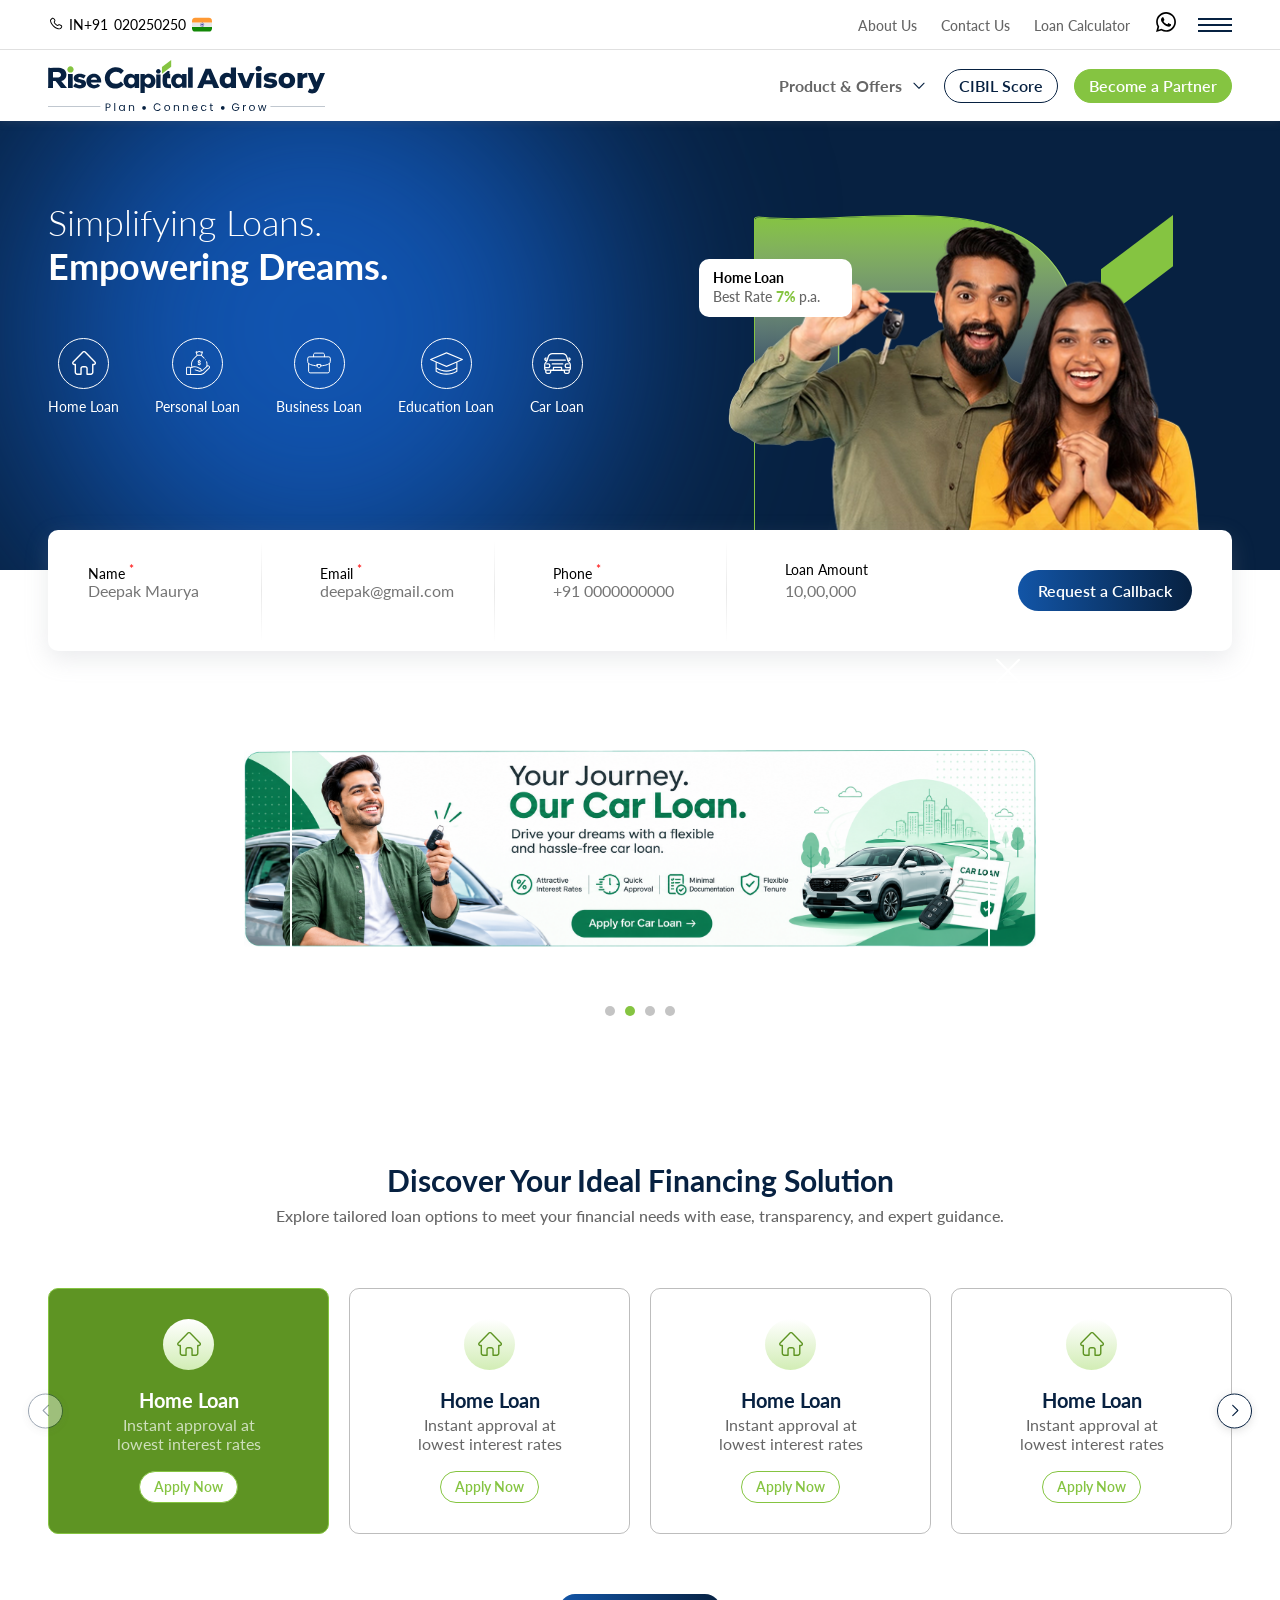
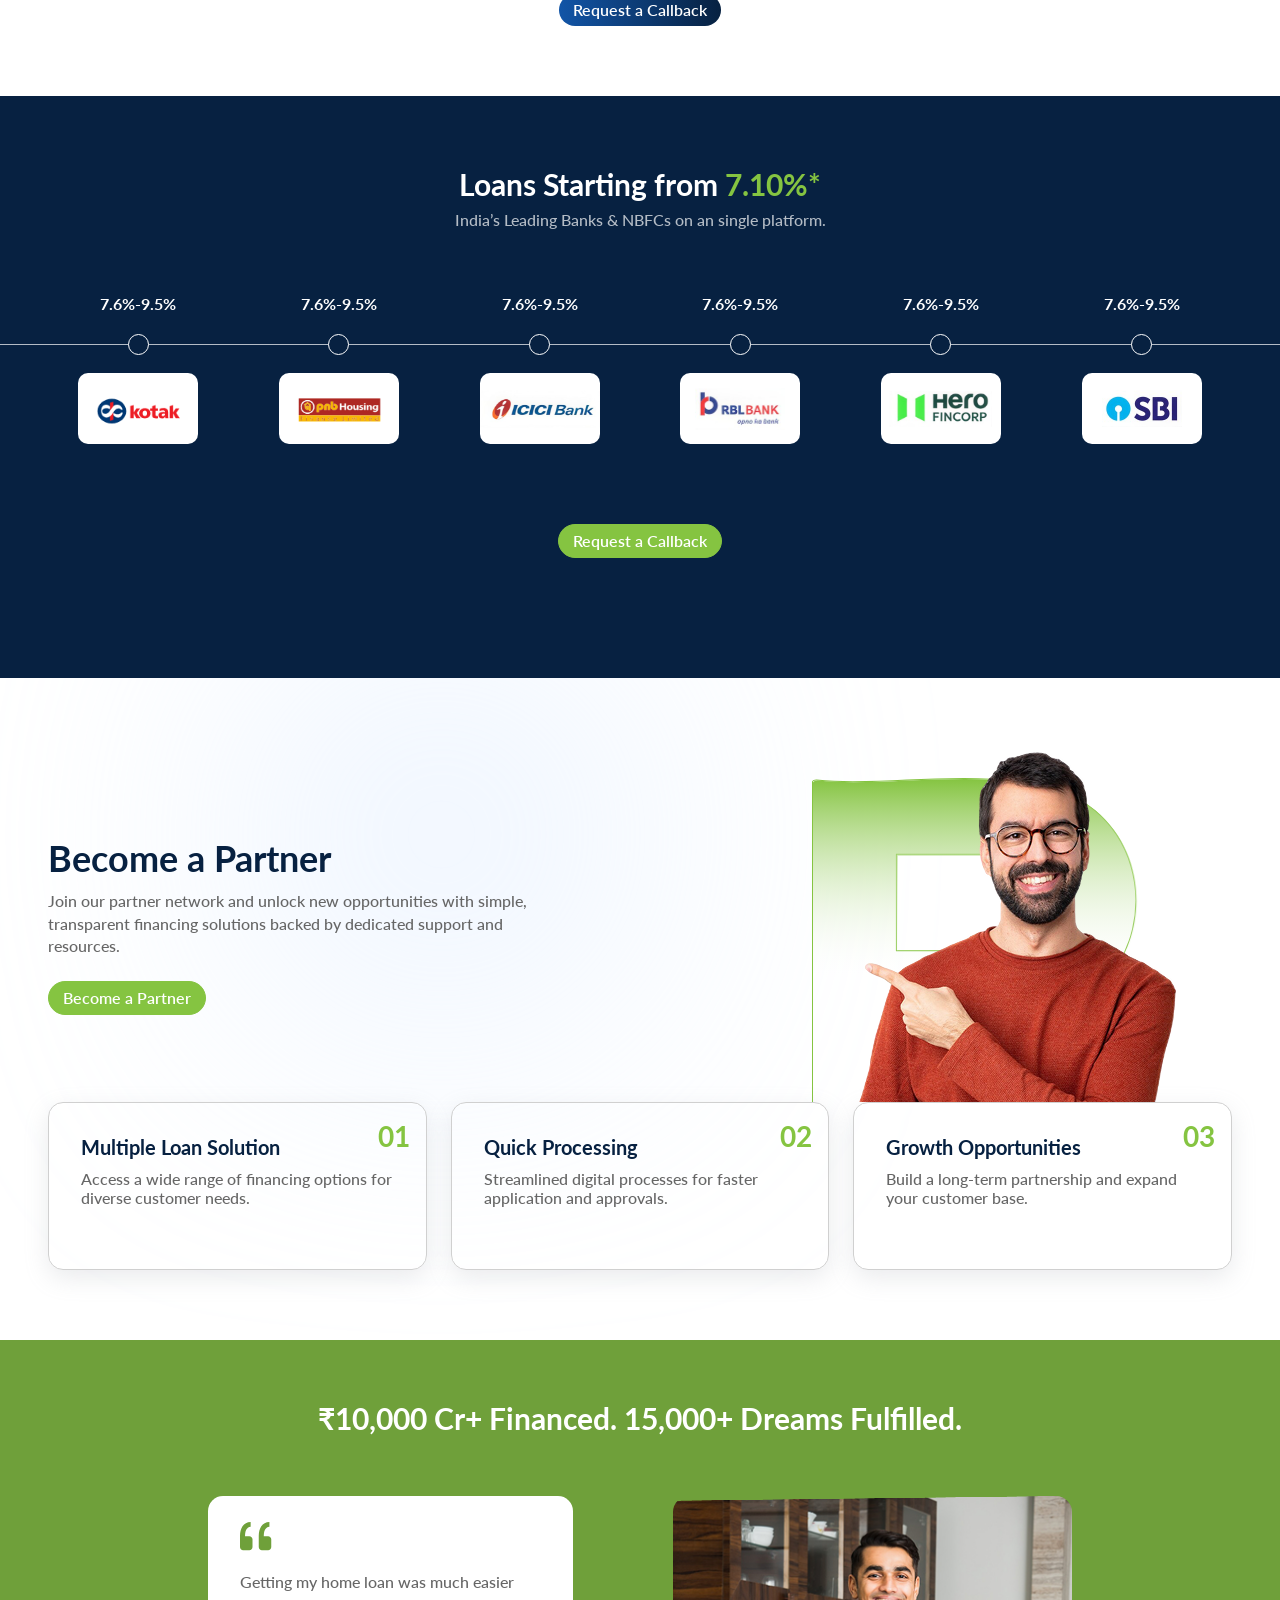
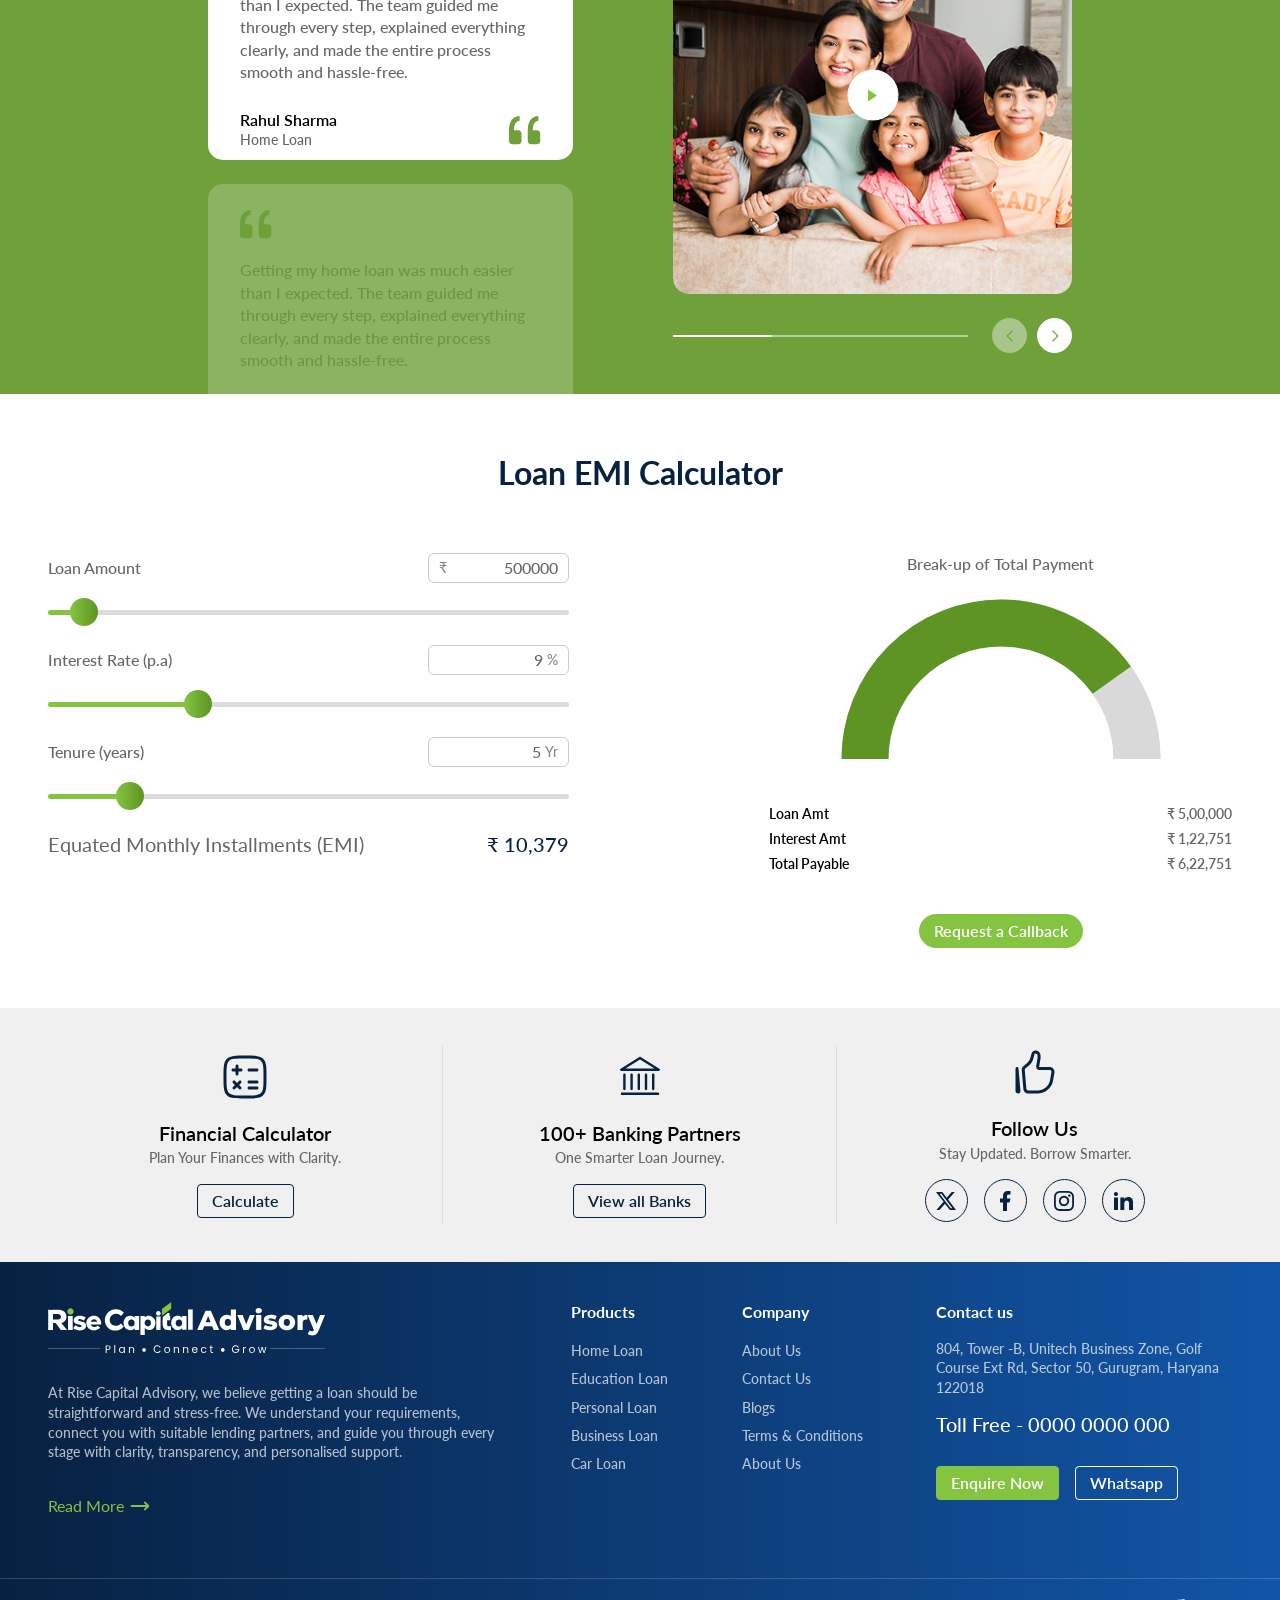
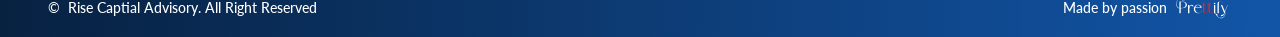
==== index.html @ b1c35ac9 "feat(detail): add more sercvices" ====
<!doctype html>
<html lang="en">

<head>
    <meta charset="UTF-8" />
    <meta name="viewport" content="width=device-width, initial-scale=1.0" />
    <title>Rise Capital Advisory</title>

    <link rel="shortcut icon" href="assets/image/logo.svg" type="image/x-icon" />

    <link rel="stylesheet" href="https://cdn.jsdelivr.net/npm/swiper@11/swiper-bundle.min.css" />
    <link rel="stylesheet" href="assets/font/font.css" />
    <link rel="stylesheet" href="assets/sass/header/header.css" />
    <link rel="stylesheet" href="assets/sass/home/home.css" />
    <link rel="stylesheet" href="assets/sass/component/component.css" />
    <link rel="stylesheet" href="assets/sass/footer/footer.css" />
</head>

<body>
    <header>
        <div class="upper-col">
            <div class="header-wrap">
                <div class="col-a">
                    <a href="tel:+91020250250" class="phone">
                        <img src="assets/icon/phone.svg" alt="phone" class="ico" />
                        <span>IN+91</span> 020250250
                        <img src="assets/icon/india.svg" alt="flag" class="flag" />
                    </a>
                </div>
                <div class="col-b">
                    <ul class="nav">
                        <li><a href="/about-us">About Us</a></li>
                        <li><a href="/contact-us">Contact Us</a></li>
                        <li><a href="/loan-calculator">Loan Calculator</a></li>
                        <li class="whatsapp">
                            <a href="https://wa.me/+910000000000"><img src="assets/icon/whatsapp.svg"
                                    alt="whatsapp" /></a>
                        </li>
                        <li>
                            <button data-modal="menu-modal" class="ham-btn">
                                <span></span>
                            </button>
                        </li>
                    </ul>
                </div>
            </div>
        </div>
        <div class="lower-col">
            <div class="header-wrap">
                <div class="col-a">
                    <a href="/" class="logo">
                        <img src="assets/image/logo.svg" alt="logo" />
                    </a>
                </div>
                <div class="col-b">
                    <ul class="nav">
                        <li class="hasdropdown">
                            <a href="javascript:void(0);" class="menu">
                                Product & Offers
                                <img src="assets/icon/down.svg" alt="down" class="ico" />
                            </a>
                            <div class="drop-downmenu">
                                <ul class="col-md-grid">
                                    <li class="col-md"><a href="" >
                                        <figure>
                                            <img src="assets/image/home/family.png" alt="bank 1">
                                        </figure>
                                        <figcaption> 
                                            <h5>Home Loan</h5>
                                            <p>Buy. Built. Enhance Your Home</p>
                                        </figcaption>
                                    </a></li>
                                    <li class="col-md"><a href="" >
                                        <figure>
                                            <img src="assets/image/home/family.png" alt="bank 1">
                                        </figure>
                                        <figcaption> 
                                            <h5>Home Loan</h5>
                                            <p>Buy. Built. Enhance Your Home</p>
                                        </figcaption>
                                    </a></li>
                                    <li class="col-md"><a href="" >
                                        <figure>
                                            <img src="assets/image/home/family.png" alt="bank 1">
                                        </figure>
                                        <figcaption> 
                                            <h5>Home Loan</h5>
                                            <p>Buy. Built. Enhance Your Home</p>
                                        </figcaption>
                                    </a></li>
                                    <li class="col-md"><a href="" >
                                        <figure>
                                            <img src="assets/image/home/family.png" alt="bank 1">
                                        </figure>
                                        <figcaption> 
                                            <h5>Home Loan</h5>
                                            <p>Buy. Built. Enhance Your Home</p>
                                        </figcaption>
                                    </a></li>
                                    <li class="col-md"><a href="" >
                                        <figure>
                                            <img src="assets/image/home/family.png" alt="bank 1">
                                        </figure>
                                        <figcaption> 
                                            <h5>Home Loan</h5>
                                            <p>Buy. Built. Enhance Your Home</p>
                                        </figcaption>
                                    </a></li>
                                    <li class="col-md"><a href="" >
                                        <figure>
                                            <img src="assets/image/home/family.png" alt="bank 1">
                                        </figure>
                                        <figcaption> 
                                            <h5>Home Loan</h5>
                                            <p>Buy. Built. Enhance Your Home</p>
                                        </figcaption>
                                    </a></li>
                                </ul>
                                <a href="" class="btn gradient-btn">View all</a>
                            </div>
                        </li>
                        <li>
                            <button class="btn primary-border">CIBIL Score</button>
                        </li>
                        <li>
                            <button class="btn secondary-btn">Become a Partner</button>
                        </li>
                    </ul>
                </div>
            </div>
        </div>
    </header>

    <main>
        <section class="home-sec-a">
            <div class="container">
                <div class="grid">
                    <div class="col-a">
                        <h1>
                            <span>Simplifying Loans. </span>
                            Empowering Dreams.
                        </h1>
                        <ul class="offers">
                            <li class="active">
                                <figure>
                                    <img src="assets/icon/home.svg" alt="Home loan" />
                                </figure>
                                <figcaption>Home Loan</figcaption>
                            </li>
                            <li>
                                <figure>
                                    <img src="assets/icon/support.svg" alt="Personal loan" />
                                </figure>
                                <figcaption>Personal Loan</figcaption>
                            </li>
                            <li>
                                <figure>
                                    <img src="assets/icon/briefcase.svg" alt="Business loan" />
                                </figure>
                                <figcaption>Business Loan</figcaption>
                            </li>
                            <li>
                                <figure>
                                    <img src="assets/icon/hat.svg" alt="Education Loan" />
                                </figure>
                                <figcaption>Education Loan</figcaption>
                            </li>
                            <li>
                                <figure>
                                    <img src="assets/icon/car.svg" alt="Car Loan" />
                                </figure>
                                <figcaption>Car Loan</figcaption>
                            </li>
                        </ul>
                    </div>
                    <div class="col-b">
                        <figure class="col-b-wrapper">
                            <img src="assets/icon/R.svg" alt="R" />
                            <div class="hero-usp-slider">
                                <div class="usp-slide active">
                                    <div class="usp-card">
                                        <h5>Home Loan</h5>
                                        <p>Best Rate <span>7% </span>p.a.</p>
                                    </div>
                                </div>
                                <div class="usp-slide">
                                    <div class="usp-card">
                                        <h5>Car Loan</h5>
                                        <p>Best Rate <span>8% </span>p.a.</p>
                                    </div>
                                </div>
                                <div class="usp-slide">
                                    <div class="usp-card">
                                        <h5>Personal Loan</h5>
                                        <p>Best Rate <span>10% </span>p.a.</p>
                                    </div>
                                </div>
                            </div>
                        </figure>
                        <div class="usp-image-slider">
                            <div class="usp-image-slide active">
                                <figure class="usp-image-card">
                                    <img src="assets/image/home/slide/1.png" alt="slide 1">
                                </figure>
                            </div>
                            <div class="usp-image-slide">
                                <figure class="usp-image-card">
                                    <img src="assets/image/home/slide/1.png" alt="slide 1">
                                </figure>
                            </div>
                            <div class="usp-image-slide">
                                <figure class="usp-image-card">
                                    <img src="assets/image/home/slide/1.png" alt="slide 1">
                                </figure>
                            </div>
                        </div>
                    </div>
                </div>
            </div>
        </section>

        <section class="home-sec-b">
            <div class="enquire-form">
                <div class="container">
                    <form class="form form-grid">
                        <div class="form-group">
                            <input class="valid" id="name" type="text" placeholder="Deepak Maurya" />
                            <label for="name">Name <sup>*</sup></label>
                        </div>
                        <div class="form-group">
                            <input class="valid" id="email" type="email" placeholder="deepak@gmail.com" />
                            <label for="email">Email <sup>*</sup></label>
                        </div>
                        <div class="form-group">
                            <input class="valid" id="phone" type="number" placeholder="+91 0000000000" />
                            <label for="phone">Phone <sup>*</sup></label>
                        </div>
                        <div class="form-group">
                            <input class="valid" id="loan-amount" type="number" placeholder="10,00,000" />
                            <label for="loan-amount">Loan Amount</label>
                        </div>
                        <button class="btn gradient-btn">Request a Callback</button>
                    </form>
                </div>
            </div>
            <div class="container">
                <div class="row">
                    <div class="horizontal-ad-slider">
                        <div class="swiper-wrapper">
                            <div class="swiper-slide">
                                <a class="ad-card" href="">
                                    <figure>
                                        <img src="assets/image/ad/1.png" alt="ad" />
                                    </figure>
                                </a>
                            </div>
                            <div class="swiper-slide">
                                <a class="ad-card" href="">
                                    <figure>
                                        <img src="assets/image/ad/2.png" alt="ad" />
                                    </figure>
                                </a>
                            </div>
                            <div class="swiper-slide">
                                <a class="ad-card" href="">
                                    <figure>
                                        <img src="assets/image/ad/3.png" alt="ad" />
                                    </figure>
                                </a>
                            </div>
                            <div class="swiper-slide">
                                <a class="ad-card" href="">
                                    <figure>
                                        <img src="assets/image/ad/1.png" alt="ad" />
                                    </figure>
                                </a>
                            </div>
                        </div>
                    </div>
                    <div class="ad-pagination"></div>
                </div>
            </div>
        </section>

        <section class="home-sec-c">
            <div class="container">
                <div class="heading">
                    <h2>Discover Your Ideal Financing Solution</h2>
                    <p>
                        Explore tailored loan options to meet your financial needs with
                        ease, transparency, and expert guidance.
                    </p>
                </div>

                <div class="slider-wrapper">
                    <div class="swiper-nav center-full">
                        <button class="solution-next swiper-next shadow">
                            <img src="assets/icon/arrow-right.svg" alt="arrow-right" />
                        </button>
                        <button class="solution-prev swiper-prev shadow">
                            <img src="assets/icon/arrow-right.svg" alt="arrow-right" />
                        </button>
                    </div>
                    <div class="solution-slider">
                        <div class="swiper-wrapper">
                            <div class="swiper-slide">
                                <div class="solution-card">
                                    <figure>
                                        <img src="assets/icon/home-green.svg" alt="home" />
                                    </figure>
                                    <h4>Home Loan</h4>
                                    <p>Instant approval at lowest interest rates</p>
                                    <button class="btn secondary-border">Apply Now</button>
                                </div>
                            </div>
                            <div class="swiper-slide">
                                <div class="solution-card">
                                    <figure>
                                        <img src="assets/icon/home-green.svg" alt="home" />
                                    </figure>
                                    <h4>Home Loan</h4>
                                    <p>Instant approval at lowest interest rates</p>
                                    <button class="btn secondary-border">Apply Now</button>
                                </div>
                            </div>
                            <div class="swiper-slide">
                                <div class="solution-card">
                                    <figure>
                                        <img src="assets/icon/home-green.svg" alt="home" />
                                    </figure>
                                    <h4>Home Loan</h4>
                                    <p>Instant approval at lowest interest rates</p>
                                    <button class="btn secondary-border">Apply Now</button>
                                </div>
                            </div>
                            <div class="swiper-slide">
                                <div class="solution-card">
                                    <figure>
                                        <img src="assets/icon/home-green.svg" alt="home" />
                                    </figure>
                                    <h4>Home Loan</h4>
                                    <p>Instant approval at lowest interest rates</p>
                                    <button class="btn secondary-border">Apply Now</button>
                                </div>
                            </div>
                            <div class="swiper-slide">
                                <div class="solution-card">
                                    <figure>
                                        <img src="assets/icon/home-green.svg" alt="home" />
                                    </figure>
                                    <h4>Home Loan</h4>
                                    <p>Instant approval at lowest interest rates</p>
                                    <button class="btn secondary-border">Apply Now</button>
                                </div>
                            </div>
                        </div>
                    </div>
                </div>

                <button class="btn gradient-btn">Request a Callback</button>
            </div>
        </section>

        <section class="home-sec-d">
            <div class="heading">
                <h2>Loans Starting from <span>7.10%*</span></h2>
                <p>India’s Leading Banks & NBFCs on an single platform.</p>
            </div>
            <div class="bank-list-wrapper">
                <div class="container">
                    <div class="bank-slider">
                        <div class="swiper-wrapper">
                            <div class="swiper-slide">
                                <div class="bank-info">
                                    <figcaption>7.6%-9.5%</figcaption>
                                    <span></span>

                                    <figure>
                                        <img src="assets/image/bank/1.svg" alt="1" />
                                    </figure>
                                </div>
                            </div>
                            <div class="swiper-slide">
                                <div class="bank-info">
                                    <figcaption>7.6%-9.5%</figcaption>
                                    <span></span>

                                    <figure>
                                        <img src="assets/image/bank/2.svg" alt="2" />
                                    </figure>
                                </div>
                            </div>
                            <div class="swiper-slide">
                                <div class="bank-info">
                                    <figcaption>7.6%-9.5%</figcaption>
                                    <span></span>

                                    <figure>
                                        <img src="assets/image/bank/3.svg" alt="3" />
                                    </figure>
                                </div>
                            </div>
                            <div class="swiper-slide">
                                <div class="bank-info">
                                    <figcaption>7.6%-9.5%</figcaption>
                                    <span></span>

                                    <figure>
                                        <img src="assets/image/bank/4.svg" alt="4" />
                                    </figure>
                                </div>
                            </div>
                            <div class="swiper-slide">
                                <div class="bank-info">
                                    <figcaption>7.6%-9.5%</figcaption>
                                    <span></span>

                                    <figure>
                                        <img src="assets/image/bank/5.svg" alt="5" />
                                    </figure>
                                </div>
                            </div>
                            <div class="swiper-slide">
                                <div class="bank-info">
                                    <figcaption>7.6%-9.5%</figcaption>
                                    <span></span>

                                    <figure>
                                        <img src="assets/image/bank/6.svg" alt="6" />
                                    </figure>
                                </div>
                            </div>
                            <div class="swiper-slide">
                                <div class="bank-info">
                                    <figcaption>7.6%-9.5%</figcaption>
                                    <span></span>
                                    <figure>
                                        <img src="assets/image/bank/7.svg" alt="7" />
                                    </figure>
                                </div>
                            </div>
                        </div>
                    </div>
                    <button class="btn secondary-btn">Request a Callback</button>
                </div>
            </div>
        </section>

        <section class="home-sec-e">
            <div class="container">
                <div class="grid">
                    <div class="col-a">
                        <h2>Become a Partner</h2>
                        <p>
                            Join our partner network and unlock new opportunities with
                            simple, transparent financing solutions backed by dedicated
                            support and resources.
                        </p>
                        <button class="btn secondary-btn">Become a Partner</button>
                    </div>
                    <div class="col-b">
                        <figure>
                            <img src="assets/image/home/represent.png" alt="represent" />
                        </figure>
                    </div>
                </div>
                <div class="usp-grid">
                    <div class="usp-card">
                        <span>01</span>
                        <h4>Multiple Loan Solution</h4>
                        <p>
                            Access a wide range of financing options for diverse customer
                            needs.
                        </p>
                    </div>

                    <div class="usp-card">
                        <span>02</span>
                        <h4>Quick Processing</h4>
                        <p>
                            Streamlined digital processes for faster application and
                            approvals.
                        </p>
                    </div>

                    <div class="usp-card">
                        <span>03</span>
                        <h4>Growth Opportunities</h4>
                        <p>
                            Build a long-term partnership and expand your customer base.
                        </p>
                    </div>
                </div>
            </div>
        </section>

        <section class="home-sec-f">
            <div class="container">
                <div class="heading">
                    <h2>₹10,000 Cr+ Financed. 15,000+ Dreams Fulfilled.</h2>
                </div>
                <div class="grid">
                    <div class="col-a">
                        <div class="dream-content-slider">
                            <div class="swiper-wrapper">
                                <div class="swiper-slide">
                                    <div class="dream-content-card">
                                        <img src="assets/icon/quote.svg" class="quote-start" alt="ico" />
                                        <p>
                                            Getting my home loan was much easier than I expected.
                                            The team guided me through every step, explained
                                            everything clearly, and made the entire process smooth
                                            and hassle-free.
                                        </p>
                                        <div class="info">
                                            <div>
                                                <h5>Rahul Sharma</h5>
                                                <p>Home Loan</p>
                                            </div>
                                            <img src="assets/icon/quote.svg" class="quote-close" alt="quote" />
                                        </div>
                                    </div>
                                </div>
                                <div class="swiper-slide">
                                    <div class="dream-content-card">
                                        <img src="assets/icon/quote.svg" class="quote-start" alt="ico" />
                                        <p>
                                            Getting my home loan was much easier than I expected.
                                            The team guided me through every step, explained
                                            everything clearly, and made the entire process smooth
                                            and hassle-free.
                                        </p>
                                        <div class="info">
                                            <div>
                                                <h5>Rahul Sharma</h5>
                                                <p>Home Loan</p>
                                            </div>
                                            <img src="assets/icon/quote.svg" class="quote-close" alt="quote" />
                                        </div>
                                    </div>
                                </div>
                                <div class="swiper-slide">
                                    <div class="dream-content-card">
                                        <img src="assets/icon/quote.svg" class="quote-start" alt="ico" />
                                        <p>
                                            Getting my home loan was much easier than I expected.
                                            The team guided me through every step, explained
                                            everything clearly, and made the entire process smooth
                                            and hassle-free.
                                        </p>
                                        <div class="info">
                                            <div>
                                                <h5>Rahul Sharma</h5>
                                                <p>Home Loan</p>
                                            </div>
                                            <img src="assets/icon/quote.svg" class="quote-close" alt="quote" />
                                        </div>
                                    </div>
                                </div>
                            </div>
                        </div>
                    </div>
                    <div class="col-b">
                        <div class="dream-image-slider">
                            <div class="swiper-wrapper">
                                <div class="swiper-slide">
                                    <figure class="dream-card">
                                        <img src="assets/image/home/family.png" alt="family" />
                                        <button data-modal="video-modal" data-video="" class="play-btn"></button>
                                    </figure>
                                </div>
                                <div class="swiper-slide">
                                    <figure class="dream-card">
                                        <img src="assets/image/home/family.png" alt="family" />
                                        <button data-modal="video-modal" data-video="" class="play-btn"></button>
                                    </figure>
                                </div>
                                <div class="swiper-slide">
                                    <figure class="dream-card">
                                        <img src="assets/image/home/family.png" alt="family" />
                                        <button data-modal="video-modal" data-video="" class="play-btn"></button>
                                    </figure>
                                </div>
                            </div>
                        </div>

                        <div class="dream-navigation">
                            <div class="dream-image-pagination"></div>
                            <div class="swiper-nav swiper-group">
                                <button class="swiper-next dream-next white">
                                    <img src="assets/icon/arrow-right-green.svg" alt="next" />
                                </button>
                                <button class="swiper-prev dream-prev white">
                                    <img src="assets/icon/arrow-right-green.svg" alt="" />
                                </button>
                            </div>
                        </div>
                    </div>
                </div>
            </div>
        </section>

        <section class="home-sec-g">
            <div class="container">
                <div class="heading">
                    <h2>Loan EMI Calculator</h2>
                </div>
                <div class="emi-grid">
                    <div class="emi-controls">
                        <div class="emi-field">
                            <div class="emi-field-header">
                                <label for="loanAmount">Loan Amount</label>
                                <div class="emi-input-wrap">
                                    <span class="currency">₹</span>
                                    <input type="number" id="loanAmountInput" value="500000" min="50000" max="10000000"
                                        step="10000" />
                                </div>
                            </div>
                            <input type="range" id="loanAmount" min="50000" max="10000000" step="10000" value="500000"
                                class="emi-range" />

                        </div>

                        <div class="emi-field">
                            <div class="emi-field-header">
                                <label for="interestRate">Interest Rate (p.a)</label>
                                <div class="emi-input-wrap">
                                    <input type="number" id="interestRateInput" value="9" min="1" max="30" step="0.1" />
                                    <span class="currency suffix">%</span>
                                </div>
                            </div>
                            <input type="range" id="interestRate" min="1" max="30" step="0.1" value="9"
                                class="emi-range" />

                        </div>

                        <div class="emi-field">
                            <div class="emi-field-header">
                                <label for="tenure">Tenure (years)</label>
                                <div class="emi-input-wrap">
                                    <input type="number" id="tenureInput" value="5" min="1" max="30" step="1" />
                                    <span class="currency suffix">Yr</span>
                                </div>
                            </div>
                            <input type="range" id="tenure" min="1" max="30" step="1" value="5" class="emi-range" />

                        </div>

                        <div class="emi-result">
                            <span class="emi-result-label">Equated Monthly Installments (EMI)</span>
                            <span class="emi-result-value" id="emiResult">₹0</span>
                        </div>
                    </div>

                    <div class="emi-chart-panel">
                        <p class="chart-title">Break-up of Total Payment</p>
                        <div class="emi-donut-wrap">
                            <canvas id="emiDonut" width="350" height="180"></canvas>
                        </div>
                        <div class="emi-breakdown">
                            <div class="breakdown-row">
                                <span class="breakdown-label">Loan Amt</span>
                                <span class="breakdown-value" id="bLoan">₹0</span>
                            </div>
                            <div class="breakdown-row">
                                <span class="breakdown-label">Interest Amt</span>
                                <span class="breakdown-value" id="bInterest">₹0</span>
                            </div>
                            <div class="breakdown-row total">
                                <span class="breakdown-label">Total Payable</span>
                                <span class="breakdown-value" id="bTotal">₹0</span>
                            </div>
                        </div>
                        <button data-modal="enquire-modal" class="btn secondary-btn emi-cta">Request a Callback</button>
                    </div>
                </div>
            </div>
        </section>

        <section class="quick-action">
            <div class="container">
                <div class="grid">
                    <div class="action-card">
                        <img src="assets/icon/calculator.svg" alt="calculator" class="ico" />
                        <h4>Financial Calculator</h4>
                        <p>Plan Your Finances with Clarity.</p>
                        <button class="btn primary-border">Calculate</button>
                    </div>
                    <div class="action-card">
                        <img src="assets/icon/bank.svg" alt="bank" class="ico" />
                        <h4>100+ Banking Partners</h4>
                        <p>One Smarter Loan Journey.</p>
                        <button class="btn primary-border">View all Banks</button>
                    </div>
                    <div class="action-card">
                        <img src="assets/icon/like.svg" alt="like" class="ico" />
                        <h4>Follow Us</h4>
                        <p>Stay Updated. Borrow Smarter.</p>
                        <ul class="social">
                            <li>
                                <a href="javascript:void(0)"><img src="assets/icon/x.svg" alt="x" /></a>
                            </li>
                            <li>
                                <a href="javascript:void(0)"><img src="assets/icon/facebook.svg" alt="facebook" /></a>
                            </li>
                            <li>
                                <a href="javascript:void(0)"><img src="assets/icon/instagram.svg" alt="instagram" />
                                </a>
                            </li>
                            <li>
                                <a href="javascript:void(0)"><img src="assets/icon/linkedin.svg" alt="linkedin" />
                                </a>
                            </li>
                        </ul>
                    </div>
                </div>
            </div>
        </section>

        <div class="overlay"></div>
    </main>

    <footer>
        <div class="upper-col">
            <div class="container">
                <div class="upper-row">
                    <div class="col-a">
                        <img src="assets/image/logo-white.svg" alt="logo" class="logo" />
                        <p>
                            At Rise Capital Advisory, we believe getting a loan should be
                            straightforward and stress-free. We understand your
                            requirements, connect you with suitable lending partners, and
                            guide you through every stage with clarity, transparency, and
                            personalised support.
                        </p>
                        <a href="" class="more">Read More <img src="assets/icon/right.svg" alt="right" /></a>
                    </div>
                    <div class="col-b">
                        <h4>Products</h4>
                        <ul>
                            <li><a href="">Home Loan</a></li>
                            <li><a href="">Education Loan</a></li>
                            <li><a href="">Personal Loan</a></li>
                            <li><a href="">Business Loan</a></li>
                            <li><a href="">Car Loan</a></li>
                        </ul>
                    </div>
                    <div class="col-c">
                        <h4>Company</h4>
                        <ul>
                            <li><a href="">About Us</a></li>
                            <li><a href="">Contact Us</a></li>
                            <li><a href="">Blogs</a></li>
                            <li><a href="">Terms & Conditions</a></li>
                            <li><a href="">About Us</a></li>
                        </ul>
                    </div>
                    <div class="col-d">
                        <h4>Contact us</h4>
                        <p>
                            804, Tower -B, Unitech Business Zone, Golf Course Ext Rd, Sector
                            50, Gurugram, Haryana 122018
                        </p>
                        <p class="contact">
                            Toll Free - <a href="tel:0000000000">0000 0000 000</a>
                        </p>
                        <div class="action">
                            <button class="btn secondary-btn">Enquire Now</button>
                            <button class="btn white-border">Whatsapp</button>
                        </div>
                    </div>
                </div>
            </div>
        </div>
        <div class="lower-col">
            <div class="container">
                <div class="lower-row">
                    <p class="copyright">
                        ©  Rise Captial Advisory. All Right Reserved
                    </p>
                    <p class="prettify">
                        Made by passion
                        <a href="https://www.prettifycreative.com/"><img src="assets/image/prettify.svg"
                                alt="prettify" /></a>
                    </p>
                </div>
            </div>
        </div>
    </footer>

    <div class="modal menu-modal">
        <button class="close" type="button">
            <svg width="24" height="24" viewBox="0 0 26 26" fill="none" xmlns="http://www.w3.org/2000/svg">
                <path d="M0.5 0.5L25.5 25.5M0.5 25.5L25.5 0.5" stroke="black" stroke-linecap="round"
                    stroke-linejoin="round"></path>
            </svg>
        </button>
        <div class="modal-body">
            <nav>
                <ul>
                    <li><a href="/">Home</a></li>
                    <li><a href="about.html">About Us</a></li>
                    <li><a href="products-offers.html">Products & Offers</a></li>
                    <li><a href="blogs.html">Loan Calculator</a></li>
                    <li><a href="contact.html">Contact Us</a></li>
                </ul>
            </nav>
            <div class="social">
                <ul>
                    <li>
                        <a href="javascript:void(0)"><img src="assets/icon/x.svg" alt="x" /></a>
                    </li>
                    <li>
                        <a href="javascript:void(0)"><img src="assets/icon/facebook.svg" alt="facebook" /></a>
                    </li>
                    <li>
                        <a href="javascript:void(0)"><img src="assets/icon/instagram.svg" alt="instagram" />
                        </a>
                    </li>
                    <li>
                        <a href="javascript:void(0)"><img src="assets/icon/linkedin.svg" alt="linkedin" />
                        </a>
                    </li>
                </ul>
            </div>
        </div>
    </div>

    <div class="modal enquire-modal">
        <button class="close">
            <svg width="26" height="26" viewBox="0 0 26 26" fill="none" xmlns="http://www.w3.org/2000/svg">
                <path d="M0.5 0.5L25.5 25.5M0.5 25.5L25.5 0.5" stroke="black" stroke-linecap="round"
                    stroke-linejoin="round" />
            </svg>
        </button>
        <div class="model-body">
            <div class="title"> 
                <h4>Enquire Now</h4>
                <p>Have a question? We’re here to help.</p>
            </div>
            <div class="form form-grid">
                <div class="form-group">
                    <input type="text" class="form-control" placeholder />
                    <label for="">Name</label>
                </div>
                <div class="form-group">
                    <input type="tel" class="form-control" placeholder />
                    <label for="">Phone</label>
                </div>
                <div class="form-group">
                    <input type="email" class="form-control" placeholder />
                    <label for="">Email</label>
                </div>
                <div class="form-group">
                    <textarea name="" id="" class="form-control" placeholder></textarea>
                    <label for="">Message</label>
                </div>
                <div class="sbmt-grp text-center full">
                    <a href="" class="btn black">SUBMIT</a>
                </div>
            </div>
        </div>
    </div> 

    <div class="modal video-modal">
        <div class="model-body"> 
            <button class="close-video close">
                <svg width="24" height="24" viewBox="0 0 24 24" fill="none" xmlns="http://www.w3.org/2000/svg">
                    <path d="M0.75 0.75L23.25 23.25M0.75 23.25L23.25 0.75" stroke="black" stroke-linecap="round"
                        stroke-linejoin="round" />
                </svg>
            </button>
            <iframe id="iframe1" allow="autoplay; fullscreen" src=""></iframe>
        </div>
    </div>

    <script src="https://cdn.jsdelivr.net/npm/swiper@11/swiper-bundle.min.js"></script>
    <script src="assets/js/swiper.js"></script>
    <script src="assets/js/function.js"></script>
    <script src="assets/js/main.js"></script>
</body>

</html>
---- assets/font/font.css ----
@import url('https://fonts.googleapis.com/css2?family=Lato:ital,wght@0,100;0,300;0,400;0,700;0,900;1,100;1,300;1,400;1,700;1,900&display=swap');
---- assets/sass/header/header.css ----
@keyframes shine {
  from {
    opacity: 0;
    left: 0%;
  }
  50% {
    opacity: 1;
  }
  to {
    opacity: 0;
    left: 100%;
  }
}
@keyframes shine {
  from {
    opacity: 0;
    left: 0%;
  }
  50% {
    opacity: 1;
  }
  to {
    opacity: 0;
    left: 100%;
  }
}
.form {
  --labelbefore: var(--text);
  --labelafter: var(--black);
  --borderbefore: var(--text);
  --borderafter: var(--black);
  --labelfontbefore: 16px;
  --labelfontafter: 14px;
  --font: 500;
  --inputsize: 42px;
  --color: var(--black);
  --borderwidth: 1px;
  --labelbackground: none;
  --font: normal;
  --textareaheight: 86px;
  --paddingleftright: 0px;
}
.form.white {
  --labelbefore: #FFFFFFB2;
  --labelafter: var(--white);
  --borderbefore: #FFFFFFB2;
  --borderafter: var(--white);
  --color: var(--white);
}
.form.white .form-group input, .form.white .form-group textarea {
  caret-color: var(--white);
}
.form.white .form-group input:-webkit-autofill, .form.white .form-group textarea:-webkit-autofill {
  -webkit-text-fill-color: #fff !important;
}
.form .form-group {
  position: relative;
  flex: 0 1 100%;
  max-width: 100%;
  width: 100%;
  --selectheight: var(--inputsize);
  line-height: 0;
}
.form .form-group.hasCalender {
  background-image: url("data:image/svg+xml,%3Csvg xmlns='http://www.w3.org/2000/svg' width='1em' height='1em' viewBox='0 0 24 24'%3E%3Cpath fill='%237E84A3' d='M19 4h-2V3a1 1 0 0 0-2 0v1H9V3a1 1 0 0 0-2 0v1H5a3 3 0 0 0-3 3v12a3 3 0 0 0 3 3h14a3 3 0 0 0 3-3V7a3 3 0 0 0-3-3m1 15a1 1 0 0 1-1 1H5a1 1 0 0 1-1-1v-7h16Zm0-9H4V7a1 1 0 0 1 1-1h2v1a1 1 0 0 0 2 0V6h6v1a1 1 0 0 0 2 0V6h2a1 1 0 0 1 1 1Z'/%3E%3C/svg%3E");
  background-repeat: no-repeat;
  background-position: 100% 50%;
}
.form .form-group.hasCalender.hasCalender-white {
  background-image: url("data:image/svg+xml,<svg xmlns='http://www.w3.org/2000/svg' width='1em' height='1em' viewBox='0 0 24 24'><path fill='%23ffffff' d='M19 4h-2V3a1 1 0 0 0-2 0v1H9V3a1 1 0 0 0-2 0v1H5a3 3 0 0 0-3 3v12a3 3 0 0 0 3 3h14a3 3 0 0 0 3-3V7a3 3 0 0 0-3-3m1 15a1 1 0 0 1-1 1H5a1 1 0 0 1-1-1v-7h16Zm0-9H4V7a1 1 0 0 1 1-1h2v1a1 1 0 0 0 2 0V6h6v1a1 1 0 0 0 2 0V6h2a1 1 0 0 1 1 1Z'/></svg>");
}
.form .form-group.active::after {
  width: 100%;
}
.form .form-group::before, .form .form-group::after {
  content: "";
  position: absolute;
  bottom: 0;
  left: 0;
  right: 0;
  height: var(--borderwidth);
  transition: 0.5s ease;
}
.form .form-group::before {
  background: var(--borderbefore);
}
.form .form-group::after {
  width: 0;
  background: var(--borderafter);
}
.form .form-group label {
  font-weight: var(--font);
  position: absolute;
  top: calc(var(--inputsize) / 2 - var(--labelfontbefore) / 2);
  left: var(--paddingleftright);
  color: var(--labelbefore);
  line-height: 1;
  font-size: var(--labelfontbefore);
  background: none;
  transition: 0.3s ease;
  -webkit-user-select: none;
     -moz-user-select: none;
          user-select: none;
  pointer-events: none;
}
.form .form-group input, .form .form-group textarea {
  height: calc(var(--inputsize) - var(--borderwidth));
  border: none;
  resize: none;
  border-radius: 0px !important;
  width: 100%;
  background: none;
  color: var(--color);
  font-size: inherit;
  font-family: inherit;
  cursor: initial;
  padding: 0 var(--paddingleftright);
}
.form .form-group input:focus, .form .form-group input.valid, .form .form-group textarea:focus, .form .form-group textarea.valid {
  outline: none;
}
.form .form-group input:focus ~ label, .form .form-group input.valid ~ label, .form .form-group textarea:focus ~ label, .form .form-group textarea.valid ~ label {
  font-size: var(--labelfontafter);
  color: var(--labelafter);
  top: calc(var(--labelfontafter) / -2);
  background: var(--labelbackground);
}
.form .form-group textarea {
  height: var(--textareaheight);
  border: none;
  resize: none;
  border-radius: 0px !important;
  width: 100%;
  background: none;
  color: var(--color);
  font-size: inherit;
  font-family: inherit;
  line-height: 1.2;
  cursor: initial;
}
.form .form-group textarea::-webkit-scrollbar {
  width: 2px;
  background: none;
  height: 2px;
}
.form .form-group textarea::-webkit-scrollbar-track {
  box-shadow: none;
}
.form .form-group textarea::-webkit-scrollbar-thumb {
  background-color: var(--primary);
  border-radius: 15px;
}
.form .form-group textarea {
  padding: 0 var(--paddingleftright);
  padding-right: 15px;
}
.form .form-group textarea:focus, .form .form-group textarea.valid {
  outline: none;
  margin-top: 13px;
  height: calc(var(--textareaheight) - 13px);
}
.form .submit-grp:not(.text-left) {
  text-align: center;
  margin-top: 23px;
}

.form .form-group.date-picker {
  position: relative;
}
.form .form-group.date-picker .calendar {
  position: absolute;
  top: calc(100% + 8px);
  left: 0;
  z-index: 100;
  background: #fff;
  border: 1px solid #ddd;
  border-radius: 10px;
  box-shadow: 0 10px 30px rgba(0, 0, 0, 0.08);
}
.form .form-group.date-picker .calendar .rdp-month_caption {
  margin-bottom: 10px;
  padding: 0 20px;
  font-size: 16px;
  color: rgba(0, 0, 0, 0.5294117647);
}
.form .form-group.date-picker .calendar .rdp-nav button svg {
  fill: var(--black);
}
.form .form-group.date-picker .calendar .rdp-today:not(.rdp-outside) {
  color: var(--primary);
}
.form .form-group.date-picker .calendar .rdp-selected .rdp-day_button {
  border: 1px solid var(--primary);
}
.form .form-group.date-picker .form-control {
  cursor: pointer;
}
.form .form-group.date-input {
  position: relative;
}
.form .form-group.date-input .file-wrap {
  display: flex;
  justify-content: space-between;
  align-items: center;
  position: absolute;
  width: 100%;
  height: 100%;
  inset: 0;
}
.form .form-group.date-input .file-wrap img {
  width: 20px;
  height: 20px;
  -o-object-fit: cover;
     object-fit: cover;
}
.form .form-group.date-input .file-wrap .file-name {
  font-weight: 400;
  font-size: 16px;
  color: rgba(102, 102, 102, 0.8);
  white-space: nowrap;
  width: 85%;
  overflow: hidden;
}
.form .form-group.date-input label {
  font-weight: 500;
  position: absolute;
  top: -11px;
  left: 0;
  color: var(--text);
  line-height: 1;
  font-size: 16px;
  background: none;
  transition: 0.3s ease;
  -webkit-user-select: none;
     -moz-user-select: none;
          user-select: none;
  pointer-events: none;
}

.filter-ul li {
  position: relative;
  --size: 20px;
  display: flex;
  line-height: normal;
  align-items: center;
}
.filter-ul li:has(input:checked) .check-span {
  background: var(--primary);
}
.filter-ul li:has(input:checked) .check-span::before {
  opacity: 1;
}
.filter-ul li input {
  position: absolute;
  top: 0;
  left: 0;
  right: 0;
  bottom: 0;
  height: 100%;
  width: 100%;
  opacity: 0;
  -webkit-appearance: none;
     -moz-appearance: none;
          appearance: none;
  z-index: 2;
}
.filter-ul li .check-span {
  flex: 0 1 auto;
  display: block;
  --size: 20px;
  height: var(--size);
  width: var(--size);
  position: relative;
  padding: 0;
  border-radius: 5px;
  background: #D9D9D9;
  pointer-events: none;
}
.filter-ul li .check-span::before {
  content: "";
  position: absolute;
  top: 0;
  left: 0;
  right: 0;
  bottom: 0;
  z-index: 2;
  background-position: 50% 50%;
  background-size: 10px auto;
  opacity: 0;
}
.filter-ul li p {
  padding-left: 14px;
}
.filter-ul li:not(:last-child) {
  margin-bottom: 10px;
}
.filter-ul li p {
  font-size: 14px;
  color: var(--text);
}

*,
*::before,
*::after {
  padding: 0;
  margin: 0;
  list-style: none;
  box-sizing: border-box;
}

html {
  scroll-behavior: smooth;
}

.mb-0 {
  margin-bottom: 0 !important;
}

:root {
  --headerpadding: 10px;
  --headerheight: 136.59px;
  --headerfixed: 65px;
  --footerstrip: 66px;
  --breadcrumbheight: 44px;
}
@media only screen and (max-width: 768px) {
  :root {
    --headerfixed: 50px;
  }
}
@media only screen and (max-width: 540px) {
  :root {
    --headerheight: 75px;
  }
}
:root {
  --primary: #072141;
  --secondary: #85C441;
  --bgcolor: $white;
  --primary-hover: $black;
  --gradient-a: linear-gradient(270deg, #072141 0%, #1255A7 100%);
  --gradient-b: linear-gradient(270deg, #1255A7 0%, #072141 100%);
  --gradient-c: linear-gradient(180deg, #FFFFFF 0%, #D2EDB5 100%);
  --text: #666666;
  --green: green;
  --white: #FFFFFF;
  --litewhite: #c0c0c0;
  --black: #000000;
  --black-light: #313131;
  --gray: #F0F0F0;
  --container: 1280px;
  --containerfluid: 3rem;
}
@media only screen and (max-width: 1152px) {
  :root {
    --containerfluid: 1rem;
  }
}
@media only screen and (max-width: 991px) {
  :root {
    --containerfluid: 15px;
  }
}
@media only screen and (max-width: 320px) {
  :root {
    --containerfluid: 10px;
  }
}

body {
  position: relative;
  min-height: 100%;
  top: 0px;
}
body::-webkit-scrollbar {
  width: 10px;
  background: var(--black);
}
body::-webkit-scrollbar-track {
  box-shadow: none;
}
body::-webkit-scrollbar-thumb {
  background-color: var(--primary);
}
body.overflow-hidden {
  overflow: hidden;
  margin-right: 10px;
}
@media only screen and (max-width: 991px) {
  body.overflow-hidden {
    margin-right: 0;
  }
}
body.overflow-hidden header {
  width: calc(100% - 10px);
}
@media only screen and (max-width: 991px) {
  body.overflow-hidden header {
    width: 100%;
  }
}

body, html {
  font-size: 16px;
  line-height: 1.5;
  font-optical-sizing: auto;
  font-style: normal;
  font-weight: normal;
  font-family: "Lato", sans-serif;
}

a {
  color: inherit;
}

b {
  font-weight: 500;
}

small {
  font-size: 14px;
  line-height: 22px;
  display: block;
}

.gray-bg {
  background: #F3F3F3;
}

.primary-bg {
  background: var(--primary);
}

.c-primary {
  color: var(--primary);
}

.c-text {
  color: var(--text);
}

.c-red {
  color: red;
}

.c-green, .green-color {
  color: #13bb75 !important;
}

.fw-medium {
  font-weight: 500;
}

.fw-semibold {
  font-weight: 600;
}

.fs-14 {
  font-size: 14px;
}

.fs-18 {
  font-size: 18px;
}

a[href] {
  text-decoration: none;
  cursor: pointer;
  transition: 0.5s ease;
}
a[href].logo {
  display: block;
  line-height: 0;
}

svg path {
  transition: 0.5s ease;
}

.position-relative {
  position: relative;
}

.lh-normal {
  line-height: normal;
}

.cursor-pointer {
  cursor: pointer !important;
}

.container {
  max-width: var(--container);
  width: 100%;
  margin: 0 auto;
}
@media only screen and (max-width: 1300px) {
  .container {
    padding: 0 3rem;
  }
}
@media only screen and (max-width: 991px) {
  .container {
    padding: 0 1rem;
  }
}
@media only screen and (max-width: 767px) {
  .container {
    padding: 0 15px;
  }
}
@media only screen and (max-width: 320px) {
  .container {
    padding: 0 10px;
  }
}
@media only screen and (max-width: 675px) {
  .container.container2 {
    padding-right: 0;
  }
}
@media only screen and (max-width: 675px) {
  .container.container2 .heading {
    padding-right: 15px;
  }
}
@media only screen and (max-width: 345px) {
  .container.container2 .heading {
    padding-right: 13px;
  }
}
@media only screen and (max-width: 320px) {
  .container.container2 .heading {
    padding-right: 10px;
  }
}

.container-fluid {
  padding: 0 var(--containerfluid);
  display: block;
  margin: 0 auto;
}

.social-icons {
  -webkit-user-select: none;
     -moz-user-select: none;
          user-select: none;
}

ul li {
  font-family: "Lato", sans-serif;
  color: var(--text);
}

body ul li {
  font-family: "Lato", sans-serif;
  color: var(--text);
  font-weight: 500;
  font-size: 16px;
  line-height: 1.4;
  color: var(--text);
}

h1, h2, h3, h4, h5, h6 {
  font-weight: normal;
}

h1 {
  font-weight: 700;
  font-size: 48px;
  line-height: 1.4;
  line-height: 1.05;
}
@media only screen and (max-width: 1024px) {
  h1 {
    font-size: 58px;
  }
}
@media only screen and (max-width: 991px) {
  h1 {
    font-size: 54px;
  }
}
@media only screen and (max-width: 768px) {
  h1 {
    font-size: 48px;
  }
}
@media only screen and (max-width: 540px) {
  h1 {
    font-size: 38px;
  }
}

h2 {
  font-family: "Lato", sans-serif;
  font-weight: 700;
  font-size: 36px;
  line-height: 1.3;
  color: var(--secondary);
}
@media only screen and (max-width: 768px) {
  h2 {
    font-size: 38px;
  }
}
@media only screen and (max-width: 540px) {
  h2 {
    font-size: 26px;
    margin-bottom: 10px;
  }
}
h2 span {
  color: var(--primary);
}

h3 {
  font-weight: 600;
  font-size: 32px;
}

h4 {
  font-size: 36px;
  line-height: 1.28;
}

h5 {
  font-size: 24px;
  line-height: 1.167;
}
@media only screen and (max-width: 1152px) {
  h5 {
    font-size: 22px;
  }
}
@media only screen and (max-width: 675px) {
  h5 {
    font-size: 20px;
  }
}

h6 {
  font-size: 20px;
}

a, p {
  font-family: "Lato", sans-serif;
}

p {
  font-weight: 500;
  font-size: 16px;
  line-height: 1.4;
  color: var(--text);
}
@media only screen and (max-width: 540px) {
  p {
    line-height: 1.5;
    font-size: 14px;
  }
}

.sec-pad {
  padding: 50px 0;
}
@media only screen and (max-width: 540px) {
  .sec-pad {
    padding: 40px 0;
  }
}

.flex-box {
  display: flex;
}

.grid-box {
  display: grid;
}

.text-center {
  text-align: center;
}

.text-left {
  text-align: left;
}

.text-right {
  text-align: right;
}

.text-uppercase {
  text-transform: uppercase;
}

.flex {
  display: flex;
  flex-wrap: wrap;
}

.justify-between {
  justify-content: space-between;
}

.align-center {
  align-items: center;
}

.inline-flex {
  --gap: 12px;
  display: inline-flex;
  align-items: center;
  gap: 0 var(--gap);
}

img {
  max-width: 100%;
}

button, select {
  font-family: "Lato", sans-serif;
  font-size: inherit;
  cursor: pointer;
}

input {
  font-family: "Lato", sans-serif;
  font-size: inherit;
  border-radius: 0;
}
input::-webkit-outer-spin-button, input::-webkit-inner-spin-button {
  -webkit-appearance: none;
  margin: 0;
}
input[type=number] {
  -moz-appearance: textfield;
}

video {
  pointer-events: none;
  -webkit-user-select: none;
     -moz-user-select: none;
          user-select: none;
}

button {
  border: none;
  background: none;
  -webkit-appearance: none;
     -moz-appearance: none;
          appearance: none;
  cursor: pointer;
}

.tab-nav {
  cursor: default;
}
.tab-nav [data-tab] {
  cursor: pointer;
  caret-color: transparent;
}

.tab-nav-content {
  position: relative;
}
.tab-nav-content .tabs:not(.active) {
  position: absolute;
  top: 0;
  left: 0;
  right: 0;
  bottom: 0;
  pointer-events: none;
  -webkit-user-select: none;
     -moz-user-select: none;
          user-select: none;
  opacity: 0;
  height: 0;
  overflow: hidden;
}

.item-md {
  position: relative;
  display: block;
  position: relative;
}
.item-md::before {
  content: "";
  position: absolute;
  top: 0;
  left: 0;
  right: 0;
  bottom: 0;
  z-index: 0;
  pointer-events: none;
  -webkit-user-select: none;
     -moz-user-select: none;
          user-select: none;
  background: none;
  transition: 0.5s ease;
}
.item-md::after {
  content: "";
  position: absolute;
  top: 0;
  left: 0;
  right: 0;
  bottom: 0;
  z-index: 0;
  pointer-events: none;
  -webkit-user-select: none;
     -moz-user-select: none;
          user-select: none;
  background: none;
  transition: 0.5s ease;
}
.item-md::before, .item-md::after {
  z-index: 1;
}
.item-md::after {
  content: none;
}
.item-md figure, .item-md .figure {
  display: block;
  overflow: hidden;
  line-height: 0;
  height: 100%;
}
.item-md figure img, .item-md figure video, .item-md figure iframe, .item-md .figure img, .item-md .figure video, .item-md .figure iframe {
  height: 100%;
  width: 100%;
  -o-object-fit: cover;
     object-fit: cover;
  transition: 0.5s ease;
}
.item-md figcaption {
  position: absolute;
  bottom: 0;
  left: 0;
  right: 0;
  z-index: 2;
}
.item-md .link-md {
  position: absolute;
  top: 0;
  left: 0;
  right: 0;
  bottom: 0;
  z-index: 3;
}
.item-md.center-item figcaption {
  bottom: auto;
  top: 50%;
  translate: 0 -50%;
}

.overlay {
  position: fixed;
  left: 0;
  right: 0;
  bottom: 0;
  top: 0;
  z-index: 5;
  opacity: 0;
  background: rgba(0, 0, 0, 0.7215686275);
  transform: translateY(100%);
  transition: 0s ease 0.5s, opacity 0.5s ease;
  cursor: pointer;
}
.overlay.is-open {
  transition: opacity 1s ease;
  opacity: 1;
  transform: translateY(0%);
}

.not-found {
  padding: 30px 0 100px 0;
}
.not-found figure {
  width: -moz-fit-content;
  width: fit-content;
  margin: auto;
}
.not-found figure img {
  width: 120px;
  margin-left: auto;
  margin-right: auto;
  filter: grayscale(1);
}
.not-found .no-data {
  text-align: center;
}

.loading {
  position: fixed;
  inset: 0;
  display: flex;
  flex-direction: column;
  gap: 20px;
  align-items: center;
  justify-content: center;
  z-index: 9999;
  background: rgba(0, 0, 0, 0.6);
  backdrop-filter: blur(5px);
}
.loading__spinner {
  width: 40px;
  height: 40px;
  border-radius: 50%;
  border: 4px solid var(--secondary);
  border-top: 4px solid var(--primary);
  animation: spin 0.8s linear infinite;
}
.loading h2 {
  font-size: 20px;
}

@keyframes spin {
  100% {
    transform: rotate(360deg);
  }
}
.btn {
  border-radius: 25px;
  padding: 8px 14px;
  font-weight: 600;
  font-size: 16px;
  line-height: 1;
  display: inline-block;
  color: var(--white);
  transition: 0.5s ease;
  position: relative;
  z-index: 1;
}
.btn.white-btn {
  background: var(--white);
  border: 1px solid var(--white);
  color: var(--primary);
}
.btn.white-btn:hover {
  background: transparent;
  color: var(--white);
}
.btn.primary-btn {
  background: var(--primary);
  border: 1px solid var(--primary);
}
.btn.primary-btn:hover {
  background: var(--white);
  color: var(--primary);
}
.btn.primary-btn.icon::before {
  background: url("/icon/right-arrow.svg") no-repeat;
}
.btn.secondary-btn {
  background: var(--secondary);
  border: 1px solid var(--secondary);
}
.btn.secondary-btn:hover {
  background: transparent;
  color: var(--secondary);
}
.btn.secondary-btn.icon::before {
  background: url("/icon/right-arrow-white.svg") no-repeat;
}
.btn.secondary-btn-white {
  background: var(--white);
  border: 1px solid var(--white);
  color: var(--secondary);
}
.btn.secondary-btn-white:hover {
  background: var(--secondary);
  border: 1px solid var(--secondary);
  color: var(--white);
}
.btn.primary-border {
  background: transparent;
  border: 1px solid var(--primary);
  color: var(--primary);
}
.btn.primary-border:hover {
  background: var(--primary);
  color: var(--white);
}
.btn.white-border {
  background: transparent;
  border: 1px solid var(--white);
  color: var(--white);
}
.btn.white-border:hover {
  background: var(--white);
  color: var(--primary);
}
.btn.btn-remove {
  display: inline-flex;
  align-items: center;
  justify-content: center;
  padding: 8px 16px;
  border: 1px solid #dc2626;
  border-radius: 6px;
  background: transparent;
  color: #dc2626;
  font-size: 14px;
  font-weight: 500;
  line-height: 1;
  cursor: pointer;
  transition: all 0.5s ease;
}
.btn.btn-remove:hover {
  background: #dc2626;
  color: #fff;
}
.btn.btn-remove:active {
  transform: scale(0.98);
}
.btn.btn-remove:disabled {
  opacity: 0.5;
  cursor: not-allowed;
  pointer-events: none;
}
.btn.btn-remove.btn-delete {
  background: red;
  color: var(--white);
  font-size: 16px !important;
  font-weight: 600 !important;
}
.btn.gray-border {
  background: transparent;
  border: 1px solid #B1B1B1;
  color: #B1B1B1;
}
.btn.gray-border:hover {
  border: 1px solid var(--secondary);
  background: var(--secondary);
  color: var(--white);
}
.btn.secondary-border {
  background: transparent;
  border: 1px solid var(--secondary);
  color: var(--secondary);
}
.btn.secondary-border:hover {
  background: var(--secondary);
  color: var(--white);
}
.btn.gradient-btn::before {
  content: "";
  position: absolute;
  top: 0;
  left: 0;
  width: 100%;
  height: 100%;
  background: var(--gradient-a);
  transition: 0.8s ease;
  z-index: -1;
  border-radius: 25px;
}
.btn.gradient-btn::after {
  content: "";
  position: absolute;
  top: 0;
  left: 0;
  width: 100%;
  height: 100%;
  background: var(--gradient-b);
  transition: 0.8s ease;
  opacity: 0;
  z-index: -1;
  border-radius: 25px;
}
.btn.gradient-btn:hover::after {
  opacity: 1;
}
.btn.icon {
  position: relative;
  padding-right: 36px;
}
.btn.icon::before {
  content: "";
  position: absolute;
  top: 50%;
  translate: 0 -50%;
  right: 14px;
  width: 15px;
  height: 15px;
  background: url("/icon/right-arrow.svg") no-repeat;
  background-position: 100% 50%;
  background-size: 15px;
}

.modal {
  position: fixed;
  top: 0;
  bottom: 0;
  z-index: 70;
  background: var(--white);
  background-position: 0% 80%;
  background-size: 75%;
  max-width: 435px;
  width: 100%;
}
.modal .close {
  cursor: pointer;
}
.modal .close:not(.btn, .close-video, .not-ab) {
  position: absolute;
  top: 0;
  right: 0;
  top: 25px;
  right: 25px;
  line-height: 0;
  z-index: 1;
}
@media only screen and (max-width: 520px) {
  .modal .close:not(.btn, .close-video, .not-ab) {
    top: 20px;
    right: 20px;
  }
}
.modal .close:not(.btn, .close-video, .not-ab) path {
  stroke: var(--black);
}

.form-grid {
  --item: 1;
  --gaplr: 30px;
  --gaptb: 22px;
  display: grid;
  grid-template-columns: repeat(var(--item), calc((100% - var(--gaplr) * (var(--item) - 1)) / var(--item)));
  gap: var(--gaptb) var(--gaplr);
}
.form-grid .full {
  grid-column: span var(--item);
}

.btn-div-btm > *:not(:last-child) {
  margin-right: 14px;
}
@media only screen and (max-width: 675px) {
  .btn-div-btm > *:not(:last-child) {
    margin-right: 8px;
  }
}
@media only screen and (max-width: 675px) {
  .btn-div-btm .btn {
    --padding: 12px;
    font-size: 14px;
  }
}

.swiper-slide {
  height: auto;
}

.swiper-nav {
  line-height: 0;
}
.swiper-nav.center-full {
  position: absolute;
  top: 50%;
  left: 50%;
  translate: -50% -50%;
  z-index: 2;
  display: flex;
  align-items: center;
  justify-content: space-between;
  width: calc(100% + 40px);
  max-width: calc(100% + 40px);
  margin: 0 auto;
  pointer-events: none;
  -webkit-user-select: none;
     -moz-user-select: none;
          user-select: none;
}
@media only screen and (max-width: 540px) {
  .swiper-nav.center-full {
    display: none;
  }
}
.swiper-nav.center-full .swiper-prev, .swiper-nav.center-full .swiper-next {
  pointer-events: all;
  -webkit-user-select: auto;
     -moz-user-select: auto;
          user-select: auto;
}
.swiper-nav.swiper-nav-disabled {
  display: none !important;
}
.swiper-nav .disabled {
  opacity: 0.5 !important;
  cursor: no-drop !important;
}
.swiper-nav.hide-btn-no-loop .swiper-prev.swiper-button-disabled, .swiper-nav.hide-btn-no-loop .swiper-next.swiper-button-disabled {
  opacity: 0;
  pointer-events: none;
}
.swiper-nav.swiper-group {
  display: inline-flex;
  align-items: center;
  gap: 10px;
}

.swiper-prev svg, .swiper-prev img, .certificate-prev svg, .certificate-prev img {
  transform: scaleX(-1);
}

.swiper-nav {
  display: flex;
  align-items: center;
  gap: 20px;
  flex-direction: row-reverse;
}
.swiper-nav .swiper-prev, .swiper-nav .swiper-next {
  --size: 35px;
  height: var(--size);
  width: var(--size);
  border-radius: 50%;
  display: flex;
  align-items: center;
  justify-content: center;
  transition: 0.5s ease;
  color: var(--white);
  cursor: pointer;
  border: 1px solid var(--primary);
  background: var(--white);
}
.swiper-nav .swiper-prev, .swiper-nav .swiper-next {
  transition: 0.5s ease;
  fill: var(--primary);
}
.swiper-nav .swiper-prev:hover, .swiper-nav .swiper-next:hover {
  background: var(--primary);
  border-color: var(--primary);
}
.swiper-nav .swiper-prev:hover svg path, .swiper-nav .swiper-next:hover svg path {
  fill: var(--white);
}
.swiper-nav .swiper-prev:hover img, .swiper-nav .swiper-next:hover img {
  filter: brightness(0) invert(1);
}
.swiper-nav .swiper-prev.no-background, .swiper-nav .swiper-next.no-background {
  height: auto;
  width: auto;
  display: block;
  background: none;
  border: none;
  line-height: 0;
}
.swiper-nav .swiper-prev.no-background:hover, .swiper-nav .swiper-next.no-background:hover {
  background: none;
}
.swiper-nav .swiper-prev.white, .swiper-nav .swiper-next.white {
  background: var(--white);
  border-color: var(--white);
  color: var(--secondary);
}
.swiper-nav .swiper-prev.white:hover:not(.swiper-button-disabled), .swiper-nav .swiper-next.white:hover:not(.swiper-button-disabled) {
  background: var(--secondary);
  border-color: var(--secondary);
  color: var(--white);
}
.swiper-nav .swiper-prev.secondary-border, .swiper-nav .swiper-next.secondary-border {
  border-color: var(--secondary);
  background: none;
  color: var(--secondary);
}
.swiper-nav .swiper-prev.secondary-border:hover:not(.swiper-button-disabled), .swiper-nav .swiper-next.secondary-border:hover:not(.swiper-button-disabled) {
  background: var(--secondary);
  color: var(--white);
}
.swiper-nav .swiper-prev.white-border, .swiper-nav .swiper-next.white-border {
  border-color: var(--white);
  background: none;
  color: var(--white);
}
.swiper-nav .swiper-prev.white-border:hover:not(.swiper-button-disabled), .swiper-nav .swiper-next.white-border:hover:not(.swiper-button-disabled) {
  background: var(--white);
  color: var(--secondary);
}
.swiper-nav .swiper-prev.gray-border, .swiper-nav .swiper-next.gray-border {
  border-color: var(--black);
  background: none;
  color: var(--text);
}
.swiper-nav .swiper-prev.gray-border:hover:not(.swiper-button-disabled), .swiper-nav .swiper-next.gray-border:hover:not(.swiper-button-disabled) {
  border-color: var(--primary);
  background: var(--primary);
  color: var(--white);
}
.swiper-nav .swiper-prev.green-border, .swiper-nav .swiper-next.green-border {
  border-color: var(--primary);
  background: none;
  color: var(--text);
}
.swiper-nav .swiper-prev.green-border:hover:not(.swiper-button-disabled), .swiper-nav .swiper-next.green-border:hover:not(.swiper-button-disabled) {
  border-color: var(--primary);
  background: var(--primary);
  color: var(--white);
}
.swiper-nav .swiper-prev.gray-arrow, .swiper-nav .swiper-next.gray-arrow {
  color: #888888;
}
.swiper-nav .swiper-prev.black-arrow, .swiper-nav .swiper-next.black-arrow {
  color: var(--black);
}
.swiper-nav .swiper-prev.black-arrow:hover:not(.swiper-button-disabled), .swiper-nav .swiper-next.black-arrow:hover:not(.swiper-button-disabled) {
  color: var(--secondary);
}
.swiper-nav .swiper-prev.swiper-button-disabled, .swiper-nav .swiper-next.swiper-button-disabled {
  cursor: no-drop;
  opacity: 0.4;
}
.swiper-nav .swiper-prev.swiper-button-lock, .swiper-nav .swiper-next.swiper-button-lock {
  display: none !important;
}
.swiper-nav .swiper-prev.shadow, .swiper-nav .swiper-next.shadow {
  box-shadow: 0px 2px 8px 0px rgba(99, 99, 99, 0.2);
}

.play-btn {
  --btnsize: 51px;
  --border: 1px;
  --bordercolor: var(--white);
  --playbtncolor: var(--white);
  height: var(--btnsize);
  width: var(--btnsize);
  border-radius: 50%;
  border: var(--border) solid var(--bordercolor);
  position: relative;
  background: none;
}
@media only screen and (max-width: 1024px) {
  .play-btn {
    --btnsize: 50px;
  }
}
@media only screen and (max-width: 675px) {
  .play-btn {
    --btnsize: 45px;
    --border: 1px;
  }
}
.play-btn::before {
  width: 100%;
  height: 100%;
  top: 50%;
  right: 0;
  bottom: 0;
  left: 50%;
  position: absolute;
  content: "";
  transform: translateX(-50%) translateY(-50%);
  background: var(--bordercolor);
  border-radius: 50%;
  display: block;
  animation: pulse-border 1500ms ease-out infinite;
}
@keyframes pulse-border {
  0% {
    transform: translateX(-50%) translateY(-50%) translateZ(0) scale(1);
    opacity: 0.5;
  }
  100% {
    transform: translateX(-50%) translateY(-50%) translateZ(0) scale(1.5);
    opacity: 0;
  }
}
.play-btn::after {
  content: "";
  position: absolute;
  top: 50%;
  left: 50%;
  translate: -50% -50%;
  width: 0;
  height: 0;
  border-top: calc(var(--btnsize) / 8) solid transparent;
  border-bottom: calc(var(--btnsize) / 8) solid transparent;
  border-left: calc(var(--btnsize) / 5.6) solid var(--playbtncolor);
}

.website-content > :first-child {
  margin-top: 0 !important;
}
.website-content > :last-child {
  margin-bottom: 0 !important;
  max-width: 1080px;
  margin: auto;
  margin-top: 150px;
  margin-bottom: 50px;
}
.website-content h1, .website-content h2, .website-content h3, .website-content h4, .website-content h5, .website-content h6 {
  color: var(--secondary);
}
.website-content h1 {
  font-size: 48px;
  margin-bottom: 45px;
  text-align: center;
  font-weight: normal;
}
@media only screen and (max-width: 675px) {
  .website-content h1 {
    font-size: 34px;
  }
}
@media only screen and (max-width: 520px) {
  .website-content h1 {
    font-size: 30px;
    font-weight: bold;
    margin-bottom: 25px;
  }
}
.website-content h2 {
  font-size: 34px;
  margin: 20px 0 10px;
  font-weight: 500;
}
@media only screen and (max-width: 675px) {
  .website-content h2 {
    font-size: 24px;
  }
}
.website-content h3 {
  font-size: 28px;
  line-height: 1.21;
  font-weight: 500;
}
@media only screen and (max-width: 675px) {
  .website-content h3 {
    font-size: 22px;
  }
}
.website-content h4 {
  font-size: 24px;
  font-weight: 500;
}
@media only screen and (max-width: 675px) {
  .website-content h4 {
    font-size: 20px;
  }
}
.website-content h5 {
  font-size: 20px;
  line-height: 1.3;
  font-weight: 600;
}
@media only screen and (max-width: 675px) {
  .website-content h5 {
    font-size: 18px;
  }
}
.website-content h6 {
  font-size: 18px;
  line-height: 1.3;
  font-weight: 600;
}
.website-content h2, .website-content h3, .website-content h4 {
  margin: 0px 0 18px;
}
.website-content h5, .website-content h6 {
  margin: 22px 0 18px;
}
.website-content p, .website-content li {
  color: var(--text);
  text-align: justify;
  hyphens: auto;
}
@media only screen and (max-width: 520px) {
  .website-content p, .website-content li {
    font-size: 14px;
  }
}
.website-content p b, .website-content li b {
  font-weight: 600;
  color: var(--black);
}
.website-content a {
  color: var(--black);
}
.website-content a:hover {
  text-decoration: underline;
}
.website-content p, .website-content ul {
  margin-bottom: 30px;
}
.website-content ul {
  padding-left: 18px;
}
@media only screen and (max-width: 675px) {
  .website-content ul {
    padding-left: 10px;
  }
}
.website-content ul li {
  position: relative;
  padding-left: 28px;
}
@media only screen and (max-width: 675px) {
  .website-content ul li {
    padding-left: 20px;
  }
}
.website-content ul li:not(:last-child) {
  margin-bottom: 6px;
}
.website-content ul li::before {
  content: "";
  position: absolute;
  top: 8px;
  left: 0;
  width: 10px;
  aspect-ratio: 1;
  border-radius: 50%;
  background: var(--primary);
}
@media only screen and (max-width: 520px) {
  .website-content ul li::before {
    width: 6px;
  }
}
.website-content.website-content-medium h2, .website-content.website-content-medium h3, .website-content.website-content-medium h4 {
  margin: 20px 0 18px;
  font-size: 20px;
  font-weight: 500;
}
.website-content.website-content-medium h5, .website-content.website-content-medium h6 {
  font-size: 18px;
  font-weight: 500;
}
.website-content.website-content-medium p, .website-content.website-content-medium ul {
  margin-bottom: 20px;
}

[data-video], [data-model], [data-scrollTo] {
  cursor: pointer;
}

.mt-hdr {
  margin-top: var(--headerheight);
}

.mt-hdrfix {
  margin-top: var(--headerfixed);
}

.banner {
  position: relative;
}
.banner:not(.banner-banner) {
  position: relative;
}
.banner:not(.banner-banner)::before {
  content: "";
  position: absolute;
  top: 0;
  left: 0;
  right: 0;
  bottom: 0;
  z-index: 0;
  pointer-events: none;
  -webkit-user-select: none;
     -moz-user-select: none;
          user-select: none;
  background: none;
  transition: 0.5s ease;
}
.banner:not(.banner-banner)::before {
  background: linear-gradient(270deg, rgba(0, 0, 0, 0) 35.58%, rgba(0, 0, 0, 0.65) 100%);
}
.banner.center-banner .banner-wrapper {
  bottom: 50%;
  translate: 0 50%;
}
.banner.common-banner {
  padding: 90px 0;
}
.banner .bg {
  line-height: 0;
  height: calc(100vh - var(--headerheight));
}
@media only screen and (max-width: 1152px) {
  .banner .bg {
    height: 520px;
  }
}
@media only screen and (max-width: 520px) {
  .banner .bg {
    height: 320px;
  }
}
.banner .bg video, .banner .bg img {
  width: 100%;
  height: 100%;
  -o-object-fit: cover;
     object-fit: cover;
}
.banner .banner-wrapper {
  position: absolute;
  left: 0;
  right: 0;
  bottom: 15%;
  z-index: 3;
}
@media only screen and (max-width: 520px) {
  .banner .banner-wrapper {
    bottom: 18%;
  }
}
.banner .content.content-white > *:not(.btn) {
  color: var(--white);
}
.banner .content.content-white > * p {
  color: var(--white);
}
.banner .content.content-font2 h1 {
  font-weight: 600;
  line-height: 1.25;
}
.banner .content.ttl-m h1 {
  font-size: 36px;
}
.banner .content.f-semibold h1 {
  font-weight: 600;
}
.banner .content .ico {
  line-height: 0;
  margin-bottom: 30px;
}
.banner .content .ico img {
  width: 68px;
}
.banner .content h1 {
  font-weight: 600;
  font-size: 48px;
  line-height: 55px;
  max-width: 527px;
  font-weight: 600;
}
@media only screen and (max-width: 1152px) {
  .banner .content h1 {
    font-size: 42px;
  }
}
@media only screen and (max-width: 767px) {
  .banner .content h1 {
    font-size: 34px;
  }
}
.banner .content h1:has(~ *) {
  margin-bottom: 20px;
}
.banner .content p {
  font-weight: 500;
}
@media only screen and (max-width: 520px) {
  .banner .content p {
    font-size: 14px;
  }
}
.banner .content p:has(~ *) {
  margin-bottom: 28px;
}
.banner .content h6 {
  font-size: 18px;
  line-height: 1.34;
  color: var(--text);
  margin-top: 12px;
  font-weight: 500;
}
@media only screen and (max-width: 520px) {
  .banner .content h6 {
    font-size: 14px;
  }
}
.banner .content h6:has(~ *) {
  margin-bottom: 10px;
}
.banner .content h4 {
  font-size: 24px;
}
.banner .content h4:has(~ *) {
  margin-bottom: 10px;
}
.banner .content h5 {
  font-size: 20px;
  line-height: 1.5;
  color: var(--text);
  margin-bottom: 10px;
}
.banner .content h5:has(~ *) {
  margin-bottom: 10px;
}

.swiper-pagination-bullets {
  --swiper-pagination-bullet-size: 13px;
  --swiper-pagination-color: var(--primary);
}
@media only screen and (max-width: 540px) {
  .swiper-pagination-bullets {
    --swiper-pagination-bullet-size: 10px;
  }
}

.btn-div-wrap > *:not(:last-child) {
  margin-right: 20px;
}
@media only screen and (max-width: 675px) {
  .btn-div-wrap > *:not(:last-child) {
    margin-right: 5px;
  }
}
@media only screen and (max-width: 675px) {
  .btn-div-wrap .btn {
    --padding: 10px;
  }
}

.common-grid-wrap {
  display: grid;
  grid-template-columns: repeat(3, 1fr);
  grid-gap: 30px 25px;
}
@media only screen and (max-width: 991px) {
  .common-grid-wrap {
    grid-template-columns: repeat(2, 1fr);
  }
}
@media only screen and (max-width: 675px) {
  .common-grid-wrap {
    grid-template-columns: 100%;
  }
}

.slider-section .upper-sec {
  position: relative;
  padding-top: 4rem;
}
.slider-section .upper-sec .swiper-nav {
  position: absolute;
  right: 0;
  bottom: 0;
  z-index: 2;
}
@media only screen and (max-width: 675px) {
  .slider-section .upper-sec .swiper-nav {
    display: none;
  }
}

@media only screen and (max-width: 520px) {
  .breadcrumbs {
    white-space: nowrap;
    width: 100%;
    overflow: hidden;
  }
}
.breadcrumbs li {
  display: inline-block;
  vertical-align: middle;
  position: relative;
}
.breadcrumbs li::before {
  content: ">";
  position: absolute;
  left: 100%;
  top: 50%;
  translate: 0 -50%;
  font-size: 12px;
  color: var(--text);
}
.breadcrumbs li:last-child::before {
  display: none;
}
.breadcrumbs li a {
  color: var(--text);
  font-size: 14px;
  font-weight: 500;
}
@media only screen and (max-width: 520px) {
  .breadcrumbs li a {
    font-size: 12px;
    text-overflow: ellipsis;
  }
}
.breadcrumbs li a.active {
  color: var(--black);
}
.breadcrumbs li:not(:last-child) {
  position: relative;
  padding-right: 20px;
}
@media only screen and (max-width: 520px) {
  .breadcrumbs li:not(:last-child) {
    padding-right: 8px;
  }
}
.breadcrumbs li:not(:first-child) {
  padding-left: 20px;
}
@media only screen and (max-width: 520px) {
  .breadcrumbs li:not(:first-child) {
    padding-left: 8px;
  }
}

.common-slider-1 .swiper {
  max-width: calc(100% - 45px);
}
@media only screen and (max-width: 540px) {
  .common-slider-1 .swiper {
    max-width: 100%;
  }
}

.swiper-prev.has-shadow, .swiper-next.has-shadow {
  box-shadow: 0px 1px 3px 1px rgba(60, 64, 67, 0.1490196078), 0px 1px 2px 0px rgba(60, 64, 67, 0.3019607843);
}

@keyframes scroll {
  0% {
    transform: translateY(10px);
  }
  50% {
    transform: translateY(20px);
  }
  100% {
    transform: translateY(10px);
  }
}
.sticky {
  position: sticky;
  top: var(--headerheight);
  z-index: 1;
}

.form-grid .phone_input {
  padding-left: 76px;
}
.form-grid .iti__selected-flag {
  position: absolute;
  bottom: -16px;
  left: -9px;
  display: flex;
  align-items: center;
}
.form-grid .iti--allow-dropdown {
  width: 100%;
}
.form-grid .iti__flag-container {
  position: absolute;
  top: 10px;
  left: 10px;
  display: flex;
  align-items: center;
  gap: 6px;
  width: 100%;
}
.form-grid .iti__country-list {
  background: var(--white);
  z-index: 2;
  height: 220px;
  overflow: auto;
}

.load-more {
  text-align: center;
  display: block;
  width: -moz-fit-content;
  width: fit-content;
  margin: auto;
  margin-bottom: 40px;
  cursor: pointer;
}
@media only screen and (max-width: 540px) {
  .load-more {
    margin-bottom: 0;
  }
}
.load-more:hover figure img {
  transform: rotate(720deg);
}
.load-more figure {
  width: 45px;
  height: 48px;
  margin: auto;
  margin-bottom: 5px;
}
.load-more figure img {
  height: 100%;
  width: 100%;
  -o-object-fit: contain;
     object-fit: contain;
  transition: 0.5s ease;
}
.load-more p {
  font-weight: 400;
  font-size: 16px;
  color: var(--black);
}

.contact-form {
  padding: 50px 0;
}
@media only screen and (max-width: 540px) {
  .contact-form {
    padding: 20px 0 50px 0;
  }
}
.contact-form .heading h2 {
  font-weight: 700;
  font-size: 36px;
  line-height: 1.1;
  text-align: center;
  max-width: 725px;
  margin: 0 auto 10px;
}
@media only screen and (max-width: 540px) {
  .contact-form .heading h2 {
    font-size: 26px;
  }
}
.contact-form .heading p {
  margin: auto;
  text-align: center;
}
.contact-form .form {
  max-width: 558px;
  margin: 60px auto 0px;
  --item: 2;
  --gaptb: 25px;
}
@media only screen and (max-width: 540px) {
  .contact-form .form {
    --item: 1;
    margin: 30px auto 0px;
  }
}
.contact-form .form .btn2 {
  text-transform: uppercase;
  font-weight: 600;
  font-size: 16px;
  text-align: center;
  padding: 12px 50px;
}

.swiper-button-lock {
  opacity: 0;
}

@keyframes spin {
  from {
    transform: rotate(0deg);
  }
  to {
    transform: rotate(360deg);
  }
}
.rotate-infinite {
  animation: spin 20s linear infinite;
}

.error, .error-message {
  color: red;
  font-size: 12px;
  line-height: normal;
  position: absolute;
  top: calc(100% + 1px);
  left: 0;
  right: 0;
}

.heading h2 {
  font-size: 30px;
  line-height: 1.2;
  text-align: center;
  color: var(--primary);
  margin-bottom: 6px;
}
.heading h2 span {
  color: var(--secondary);
}
.heading p {
  font-size: 16px;
  line-height: 1.5;
  text-align: center;
}

.gradient-blur {
  position: relative;
}
.gradient-blur::before {
  content: "";
  width: 582px;
  height: 582px;
  filter: blur(110px);
  position: absolute;
  left: 24px;
  top: -40%;
  z-index: 0;
  border-radius: 50%;
  background: rgba(20, 98, 205, 0.8);
}

header {
  position: sticky;
  top: 0;
  box-shadow: 0px 2px 8px 0px rgba(99, 99, 99, 0.2);
  background: var(--white);
  z-index: 5;
}
header .header-wrap {
  width: 100%;
  padding: var(--headerpadding) var(--containerfluid);
  display: flex;
  align-items: center;
  justify-content: space-between;
}
header .upper-col {
  width: 100%;
  border-bottom: 1px solid rgba(0, 0, 0, 0.1215686275);
}
header .upper-col .col-a .phone {
  display: flex;
  align-items: center;
  gap: 6px;
  font-size: 14px;
}
header .upper-col .col-a .phone .ico {
  width: 15px;
  height: 15px;
  font-size: 14px;
}
header .upper-col .col-b .nav {
  display: flex;
  align-items: center;
  justify-content: space-between;
  gap: 16px;
}
header .upper-col .col-b .nav li a {
  padding: 4px;
  font-size: 14px;
}
header .upper-col .col-b .nav li a .ico {
  width: 24px;
  height: 24px;
  vertical-align: middle;
}
header .upper-col .col-b .nav li.hasdropdown {
  position: relative;
}
header .upper-col .col-b .nav li.hasdropdown .drop-downmenu {
  position: absolute;
  top: 100%;
}
header .upper-col .col-b .nav li .ham-btn {
  display: flex;
  align-items: center;
  justify-content: center;
}
header .upper-col .col-b .nav li .ham-btn span {
  width: 34px;
  height: 2px;
  display: block;
  background-color: var(--primary);
  position: relative;
}
header .upper-col .col-b .nav li .ham-btn span::before, header .upper-col .col-b .nav li .ham-btn span::after {
  content: "";
  position: absolute;
  width: 100%;
  height: 2px;
  background-color: var(--primary);
  transition: 0.5s ease;
  left: 0;
}
header .upper-col .col-b .nav li .ham-btn span::before {
  top: -6px;
}
header .upper-col .col-b .nav li .ham-btn span::after {
  top: 6px;
}
header .lower-col .col-b .nav {
  display: flex;
  align-items: center;
  justify-content: space-between;
  gap: 16px;
}
header .lower-col .col-b .nav li.hasdropdown {
  position: relative;
}
header .lower-col .col-b .nav li.hasdropdown:hover .drop-downmenu {
  opacity: 1;
  pointer-events: auto;
  transform: translateY(0);
}
header .lower-col .col-b .nav li.hasdropdown:hover .ico {
  transform: rotate(180deg);
}
header .lower-col .col-b .nav li.hasdropdown a {
  display: flex;
  align-items: center;
  gap: 8px;
  font-weight: 700;
  padding: 10px 0;
}
header .lower-col .col-b .nav li.hasdropdown .ico {
  transition: all 0.5s ease;
}
header .lower-col .col-b .nav li.hasdropdown .drop-downmenu {
  opacity: 0;
  pointer-events: none;
  transform: translateY(20px);
  transition: all 0.5s ease;
  width: 900px;
  padding: 24px;
  border-radius: 4px;
  background: var(--white);
  position: absolute;
  right: -240px;
  box-shadow: rgba(99, 99, 99, 0.2) 0px 2px 8px 0px;
}
header .lower-col .col-b .nav li.hasdropdown .drop-downmenu .col-md-grid {
  display: grid;
  grid-template-columns: repeat(3, 1fr);
  gap: 24px;
}
header .lower-col .col-b .nav li.hasdropdown .drop-downmenu .col-md-grid .col-md a {
  display: flex;
  align-items: center;
  gap: 12px;
}
header .lower-col .col-b .nav li.hasdropdown .drop-downmenu .col-md-grid .col-md a figure {
  border-radius: 4px;
  overflow: hidden;
  width: 40px;
  height: 40px;
}
header .lower-col .col-b .nav li.hasdropdown .drop-downmenu .col-md-grid .col-md a figure img {
  width: 100%;
  height: 100%;
  -o-object-fit: cover;
     object-fit: cover;
}
header .lower-col .col-b .nav li.hasdropdown .drop-downmenu .col-md-grid .col-md a figcaption h5 {
  font-size: 16px;
  color: var(--primary);
  font-weight: 500;
}
header .lower-col .col-b .nav li.hasdropdown .drop-downmenu .col-md-grid .col-md a figcaption p {
  font-size: 12px;
  color: var(--text);
  font-weight: 500;
}
header .lower-col .col-b .nav li.hasdropdown .drop-downmenu .btn {
  margin-top: 24px;
  justify-content: center;
  width: 100px;
}

.menu-modal {
  max-width: 100%;
  transform: translateX(100%);
  transition: all 0.5s ease;
  background: linear-gradient(180deg, #fff 30%, #E5E5E5 100%);
  right: 0px;
}
.menu-modal::before {
  content: "";
  position: absolute;
  bottom: 0;
  right: 0;
  width: 200px;
  height: 200px;
  background: url("../../icon/R.svg");
  background-position: center;
  background-repeat: no-repeat;
  background-size: contain;
  z-index: -1;
}
.menu-modal .close svg path {
  stroke: var(--black) !important;
}
.menu-modal .modal-body {
  z-index: 2;
  overflow-y: auto;
  padding: 60px 40px 30px;
}
.menu-modal .modal-body nav {
  padding-bottom: 24px;
  border-bottom: 1px solid rgba(204, 204, 204, 0.8);
}
.menu-modal .modal-body nav ul {
  list-style: none;
  margin: 0;
  padding: 0;
}
.menu-modal .modal-body nav ul li {
  position: relative;
  cursor: pointer;
  border-radius: 5px;
  transition: all 0.5s ease;
}
.menu-modal .modal-body nav ul li:not(:last-child) {
  margin-bottom: 4px;
}
.menu-modal .modal-body nav ul li a {
  font-size: 28px;
  color: var(--primary);
  font-weight: 500;
  transition: all 0.5s ease;
  display: inline-block;
}
.menu-modal .modal-body nav ul li a:hover {
  transform: translateX(8px);
}
.menu-modal .modal-body nav ul li .accordion {
  border-bottom: none;
}
.menu-modal .modal-body nav ul li .accordion .accordion-header {
  padding: 0px;
}
.menu-modal .modal-body nav ul li .accordion .accordion-header .toggle {
  font-size: 30px;
  color: var(--text);
}
.menu-modal .modal-body nav ul li .accordion .accordion-content ul li:not(:last-child) {
  margin-bottom: 10px;
}
.menu-modal .modal-body nav ul li .accordion .accordion-content ul li a {
  font-size: 16px;
  font-weight: 500;
}
.menu-modal .modal-body nav ul li .accordion.open .accordion-content {
  border-top: 1px solid rgba(204, 204, 204, 0.8);
  border-bottom: 1px solid rgba(204, 204, 204, 0.8);
  margin: 10px 0px;
}
.menu-modal .modal-body .social {
  padding-top: 24px;
}
.menu-modal .modal-body .social ul {
  list-style: none;
  margin: 0;
  padding: 0;
  display: flex;
  gap: 16px;
}
.menu-modal .modal-body .social ul li a {
  display: flex;
  align-items: center;
  justify-content: center;
  width: 43px;
  height: 43px;
  border-radius: 50%;
  border: 1px solid var(--primary);
}
.menu-modal.is-open {
  transform: translateX(0);
}

.enquire-modal {
  right: 0;
  transform: translateX(100%);
  transition: 0.5s ease;
  background: linear-gradient(180deg, #fff 30%, #E5E5E5 100%);
}
.enquire-modal::before {
  content: "";
  position: absolute;
  bottom: -150px;
  left: 0;
  width: 100%;
  height: 600px;
  background: url("../../vector/particle.svg");
  background-position: center;
  background-repeat: no-repeat;
  background-size: cover;
  z-index: -1;
}
.enquire-modal::after {
  content: "";
  position: absolute;
  bottom: 0;
  right: 0;
  width: 100%;
  height: 247px;
  background: url("../../img/doctor.png");
  background-position: right;
  background-repeat: no-repeat;
  background-size: contain;
  z-index: -1;
}
.enquire-modal .close svg path {
  stroke: var(--text) !important;
}
.enquire-modal .model-body {
  padding: 40px 35px 30px;
  height: 100%;
  overflow-y: auto;
}
.enquire-modal .model-body::-webkit-scrollbar {
  width: 3px;
  background: var(--white);
  height: 3px;
}
.enquire-modal .model-body::-webkit-scrollbar-track {
  box-shadow: none;
}
.enquire-modal .model-body::-webkit-scrollbar-thumb {
  background-color: #5e5e5e;
  border-radius: 8px;
}
@media only screen and (max-width: 675px) {
  .enquire-modal .model-body {
    padding: 50px 20px 30px;
  }
}
.enquire-modal .model-body .title {
  text-align: center;
  margin-bottom: 2rem;
}
.enquire-modal .model-body .title h4 {
  font-size: 32px;
  color: var(--primary);
  font-weight: 700;
  font-family: "Lato", sans-serif;
}
.enquire-modal .model-body .title p {
  color: var(--text);
  font-size: 14px;
  margin-top: 4px;
  line-height: 20px;
  max-width: 317px;
  margin-left: auto;
  margin-right: auto;
}
.enquire-modal .model-body .form {
  display: flex;
  flex-direction: column;
  gap: 15px;
}
.enquire-modal .model-body .form .sbmt-grp {
  margin-top: 20px;
}
.enquire-modal.is-open {
  transform: translateX(0%);
}

.modal.video-modal {
  top: 100%;
  left: 50%;
  translate: -50% 100%;
  background: transparent;
  z-index: 20;
  max-width: 768px;
  width: 100%;
  transition: 0.5s ease;
  aspect-ratio: 16/9;
}
.modal.video-modal.is-open {
  top: 50%;
  translate: -50% -50%;
}
.modal.video-modal .close {
  position: absolute;
  bottom: calc(100% + 20px);
  top: auto;
  right: -40px;
  height: 45px;
  width: 45px;
  display: flex;
  align-items: center;
  justify-content: center;
  transition: 0.5s ease;
}
@media only screen and (max-width: 767px) {
  .modal.video-modal .close {
    right: 0;
  }
}
.modal.video-modal .close svg path {
  stroke-width: 2;
  stroke: white;
}
.modal.video-modal .close:hover {
  transform: scale(0.9);
}
.modal.video-modal .model-body {
  position: absolute;
  top: 50%;
  left: 50%;
  translate: -50% -50%;
  width: 100%;
  max-width: 700px;
}
@media only screen and (max-width: 675px) {
  .modal.video-modal .model-body {
    max-width: 95%;
  }
}
.modal.video-modal .model-body iframe {
  width: 100%;
  aspect-ratio: 1.9;
  border: 2px solid var(--white);
}/*# sourceMappingURL=header.css.map */
---- assets/sass/home/home.css ----
@keyframes shine {
  from {
    opacity: 0;
    left: 0%;
  }
  50% {
    opacity: 1;
  }
  to {
    opacity: 0;
    left: 100%;
  }
}
@keyframes shine {
  from {
    opacity: 0;
    left: 0%;
  }
  50% {
    opacity: 1;
  }
  to {
    opacity: 0;
    left: 100%;
  }
}
.form {
  --labelbefore: var(--text);
  --labelafter: var(--black);
  --borderbefore: var(--text);
  --borderafter: var(--black);
  --labelfontbefore: 16px;
  --labelfontafter: 14px;
  --font: 500;
  --inputsize: 42px;
  --color: var(--black);
  --borderwidth: 1px;
  --labelbackground: none;
  --font: normal;
  --textareaheight: 86px;
  --paddingleftright: 0px;
}
.form.white {
  --labelbefore: #FFFFFFB2;
  --labelafter: var(--white);
  --borderbefore: #FFFFFFB2;
  --borderafter: var(--white);
  --color: var(--white);
}
.form.white .form-group input, .form.white .form-group textarea {
  caret-color: var(--white);
}
.form.white .form-group input:-webkit-autofill, .form.white .form-group textarea:-webkit-autofill {
  -webkit-text-fill-color: #fff !important;
}
.form .form-group {
  position: relative;
  flex: 0 1 100%;
  max-width: 100%;
  width: 100%;
  --selectheight: var(--inputsize);
  line-height: 0;
}
.form .form-group.hasCalender {
  background-image: url("data:image/svg+xml,%3Csvg xmlns='http://www.w3.org/2000/svg' width='1em' height='1em' viewBox='0 0 24 24'%3E%3Cpath fill='%237E84A3' d='M19 4h-2V3a1 1 0 0 0-2 0v1H9V3a1 1 0 0 0-2 0v1H5a3 3 0 0 0-3 3v12a3 3 0 0 0 3 3h14a3 3 0 0 0 3-3V7a3 3 0 0 0-3-3m1 15a1 1 0 0 1-1 1H5a1 1 0 0 1-1-1v-7h16Zm0-9H4V7a1 1 0 0 1 1-1h2v1a1 1 0 0 0 2 0V6h6v1a1 1 0 0 0 2 0V6h2a1 1 0 0 1 1 1Z'/%3E%3C/svg%3E");
  background-repeat: no-repeat;
  background-position: 100% 50%;
}
.form .form-group.hasCalender.hasCalender-white {
  background-image: url("data:image/svg+xml,<svg xmlns='http://www.w3.org/2000/svg' width='1em' height='1em' viewBox='0 0 24 24'><path fill='%23ffffff' d='M19 4h-2V3a1 1 0 0 0-2 0v1H9V3a1 1 0 0 0-2 0v1H5a3 3 0 0 0-3 3v12a3 3 0 0 0 3 3h14a3 3 0 0 0 3-3V7a3 3 0 0 0-3-3m1 15a1 1 0 0 1-1 1H5a1 1 0 0 1-1-1v-7h16Zm0-9H4V7a1 1 0 0 1 1-1h2v1a1 1 0 0 0 2 0V6h6v1a1 1 0 0 0 2 0V6h2a1 1 0 0 1 1 1Z'/></svg>");
}
.form .form-group.active::after {
  width: 100%;
}
.form .form-group::before, .form .form-group::after {
  content: "";
  position: absolute;
  bottom: 0;
  left: 0;
  right: 0;
  height: var(--borderwidth);
  transition: 0.5s ease;
}
.form .form-group::before {
  background: var(--borderbefore);
}
.form .form-group::after {
  width: 0;
  background: var(--borderafter);
}
.form .form-group label {
  font-weight: var(--font);
  position: absolute;
  top: calc(var(--inputsize) / 2 - var(--labelfontbefore) / 2);
  left: var(--paddingleftright);
  color: var(--labelbefore);
  line-height: 1;
  font-size: var(--labelfontbefore);
  background: none;
  transition: 0.3s ease;
  -webkit-user-select: none;
     -moz-user-select: none;
          user-select: none;
  pointer-events: none;
}
.form .form-group input, .form .form-group textarea {
  height: calc(var(--inputsize) - var(--borderwidth));
  border: none;
  resize: none;
  border-radius: 0px !important;
  width: 100%;
  background: none;
  color: var(--color);
  font-size: inherit;
  font-family: inherit;
  cursor: initial;
  padding: 0 var(--paddingleftright);
}
.form .form-group input:focus, .form .form-group input.valid, .form .form-group textarea:focus, .form .form-group textarea.valid {
  outline: none;
}
.form .form-group input:focus ~ label, .form .form-group input.valid ~ label, .form .form-group textarea:focus ~ label, .form .form-group textarea.valid ~ label {
  font-size: var(--labelfontafter);
  color: var(--labelafter);
  top: calc(var(--labelfontafter) / -2);
  background: var(--labelbackground);
}
.form .form-group textarea {
  height: var(--textareaheight);
  border: none;
  resize: none;
  border-radius: 0px !important;
  width: 100%;
  background: none;
  color: var(--color);
  font-size: inherit;
  font-family: inherit;
  line-height: 1.2;
  cursor: initial;
}
.form .form-group textarea::-webkit-scrollbar {
  width: 2px;
  background: none;
  height: 2px;
}
.form .form-group textarea::-webkit-scrollbar-track {
  box-shadow: none;
}
.form .form-group textarea::-webkit-scrollbar-thumb {
  background-color: var(--primary);
  border-radius: 15px;
}
.form .form-group textarea {
  padding: 0 var(--paddingleftright);
  padding-right: 15px;
}
.form .form-group textarea:focus, .form .form-group textarea.valid {
  outline: none;
  margin-top: 13px;
  height: calc(var(--textareaheight) - 13px);
}
.form .submit-grp:not(.text-left) {
  text-align: center;
  margin-top: 23px;
}

.form .form-group.date-picker {
  position: relative;
}
.form .form-group.date-picker .calendar {
  position: absolute;
  top: calc(100% + 8px);
  left: 0;
  z-index: 100;
  background: #fff;
  border: 1px solid #ddd;
  border-radius: 10px;
  box-shadow: 0 10px 30px rgba(0, 0, 0, 0.08);
}
.form .form-group.date-picker .calendar .rdp-month_caption {
  margin-bottom: 10px;
  padding: 0 20px;
  font-size: 16px;
  color: rgba(0, 0, 0, 0.5294117647);
}
.form .form-group.date-picker .calendar .rdp-nav button svg {
  fill: var(--black);
}
.form .form-group.date-picker .calendar .rdp-today:not(.rdp-outside) {
  color: var(--primary);
}
.form .form-group.date-picker .calendar .rdp-selected .rdp-day_button {
  border: 1px solid var(--primary);
}
.form .form-group.date-picker .form-control {
  cursor: pointer;
}
.form .form-group.date-input {
  position: relative;
}
.form .form-group.date-input .file-wrap {
  display: flex;
  justify-content: space-between;
  align-items: center;
  position: absolute;
  width: 100%;
  height: 100%;
  inset: 0;
}
.form .form-group.date-input .file-wrap img {
  width: 20px;
  height: 20px;
  -o-object-fit: cover;
     object-fit: cover;
}
.form .form-group.date-input .file-wrap .file-name {
  font-weight: 400;
  font-size: 16px;
  color: rgba(102, 102, 102, 0.8);
  white-space: nowrap;
  width: 85%;
  overflow: hidden;
}
.form .form-group.date-input label {
  font-weight: 500;
  position: absolute;
  top: -11px;
  left: 0;
  color: var(--text);
  line-height: 1;
  font-size: 16px;
  background: none;
  transition: 0.3s ease;
  -webkit-user-select: none;
     -moz-user-select: none;
          user-select: none;
  pointer-events: none;
}

.filter-ul li {
  position: relative;
  --size: 20px;
  display: flex;
  line-height: normal;
  align-items: center;
}
.filter-ul li:has(input:checked) .check-span {
  background: var(--primary);
}
.filter-ul li:has(input:checked) .check-span::before {
  opacity: 1;
}
.filter-ul li input {
  position: absolute;
  top: 0;
  left: 0;
  right: 0;
  bottom: 0;
  height: 100%;
  width: 100%;
  opacity: 0;
  -webkit-appearance: none;
     -moz-appearance: none;
          appearance: none;
  z-index: 2;
}
.filter-ul li .check-span {
  flex: 0 1 auto;
  display: block;
  --size: 20px;
  height: var(--size);
  width: var(--size);
  position: relative;
  padding: 0;
  border-radius: 5px;
  background: #D9D9D9;
  pointer-events: none;
}
.filter-ul li .check-span::before {
  content: "";
  position: absolute;
  top: 0;
  left: 0;
  right: 0;
  bottom: 0;
  z-index: 2;
  background-position: 50% 50%;
  background-size: 10px auto;
  opacity: 0;
}
.filter-ul li p {
  padding-left: 14px;
}
.filter-ul li:not(:last-child) {
  margin-bottom: 10px;
}
.filter-ul li p {
  font-size: 14px;
  color: var(--text);
}

*,
*::before,
*::after {
  padding: 0;
  margin: 0;
  list-style: none;
  box-sizing: border-box;
}

html {
  scroll-behavior: smooth;
}

.mb-0 {
  margin-bottom: 0 !important;
}

:root {
  --headerpadding: 10px;
  --headerheight: 136.59px;
  --headerfixed: 65px;
  --footerstrip: 66px;
  --breadcrumbheight: 44px;
}
@media only screen and (max-width: 768px) {
  :root {
    --headerfixed: 50px;
  }
}
@media only screen and (max-width: 540px) {
  :root {
    --headerheight: 75px;
  }
}
:root {
  --primary: #072141;
  --secondary: #85C441;
  --bgcolor: $white;
  --primary-hover: $black;
  --gradient-a: linear-gradient(270deg, #072141 0%, #1255A7 100%);
  --gradient-b: linear-gradient(270deg, #1255A7 0%, #072141 100%);
  --gradient-c: linear-gradient(180deg, #FFFFFF 0%, #D2EDB5 100%);
  --text: #666666;
  --green: green;
  --white: #FFFFFF;
  --litewhite: #c0c0c0;
  --black: #000000;
  --black-light: #313131;
  --gray: #F0F0F0;
  --container: 1280px;
  --containerfluid: 3rem;
}
@media only screen and (max-width: 1152px) {
  :root {
    --containerfluid: 1rem;
  }
}
@media only screen and (max-width: 991px) {
  :root {
    --containerfluid: 15px;
  }
}
@media only screen and (max-width: 320px) {
  :root {
    --containerfluid: 10px;
  }
}

body {
  position: relative;
  min-height: 100%;
  top: 0px;
}
body::-webkit-scrollbar {
  width: 10px;
  background: var(--black);
}
body::-webkit-scrollbar-track {
  box-shadow: none;
}
body::-webkit-scrollbar-thumb {
  background-color: var(--primary);
}
body.overflow-hidden {
  overflow: hidden;
  margin-right: 10px;
}
@media only screen and (max-width: 991px) {
  body.overflow-hidden {
    margin-right: 0;
  }
}
body.overflow-hidden header {
  width: calc(100% - 10px);
}
@media only screen and (max-width: 991px) {
  body.overflow-hidden header {
    width: 100%;
  }
}

body, html {
  font-size: 16px;
  line-height: 1.5;
  font-optical-sizing: auto;
  font-style: normal;
  font-weight: normal;
  font-family: "Lato", sans-serif;
}

a {
  color: inherit;
}

b {
  font-weight: 500;
}

small {
  font-size: 14px;
  line-height: 22px;
  display: block;
}

.gray-bg {
  background: #F3F3F3;
}

.primary-bg {
  background: var(--primary);
}

.c-primary {
  color: var(--primary);
}

.c-text {
  color: var(--text);
}

.c-red {
  color: red;
}

.c-green, .green-color {
  color: #13bb75 !important;
}

.fw-medium {
  font-weight: 500;
}

.fw-semibold {
  font-weight: 600;
}

.fs-14 {
  font-size: 14px;
}

.fs-18 {
  font-size: 18px;
}

a[href] {
  text-decoration: none;
  cursor: pointer;
  transition: 0.5s ease;
}
a[href].logo {
  display: block;
  line-height: 0;
}

svg path {
  transition: 0.5s ease;
}

.position-relative {
  position: relative;
}

.lh-normal {
  line-height: normal;
}

.cursor-pointer {
  cursor: pointer !important;
}

.container {
  max-width: var(--container);
  width: 100%;
  margin: 0 auto;
}
@media only screen and (max-width: 1300px) {
  .container {
    padding: 0 3rem;
  }
}
@media only screen and (max-width: 991px) {
  .container {
    padding: 0 1rem;
  }
}
@media only screen and (max-width: 767px) {
  .container {
    padding: 0 15px;
  }
}
@media only screen and (max-width: 320px) {
  .container {
    padding: 0 10px;
  }
}
@media only screen and (max-width: 675px) {
  .container.container2 {
    padding-right: 0;
  }
}
@media only screen and (max-width: 675px) {
  .container.container2 .heading {
    padding-right: 15px;
  }
}
@media only screen and (max-width: 345px) {
  .container.container2 .heading {
    padding-right: 13px;
  }
}
@media only screen and (max-width: 320px) {
  .container.container2 .heading {
    padding-right: 10px;
  }
}

.container-fluid {
  padding: 0 var(--containerfluid);
  display: block;
  margin: 0 auto;
}

.social-icons {
  -webkit-user-select: none;
     -moz-user-select: none;
          user-select: none;
}

ul li {
  font-family: "Lato", sans-serif;
  color: var(--text);
}

body ul li {
  font-family: "Lato", sans-serif;
  color: var(--text);
  font-weight: 500;
  font-size: 16px;
  line-height: 1.4;
  color: var(--text);
}

h1, h2, h3, h4, h5, h6 {
  font-weight: normal;
}

h1 {
  font-weight: 700;
  font-size: 48px;
  line-height: 1.4;
  line-height: 1.05;
}
@media only screen and (max-width: 1024px) {
  h1 {
    font-size: 58px;
  }
}
@media only screen and (max-width: 991px) {
  h1 {
    font-size: 54px;
  }
}
@media only screen and (max-width: 768px) {
  h1 {
    font-size: 48px;
  }
}
@media only screen and (max-width: 540px) {
  h1 {
    font-size: 38px;
  }
}

h2 {
  font-family: "Lato", sans-serif;
  font-weight: 700;
  font-size: 36px;
  line-height: 1.3;
  color: var(--secondary);
}
@media only screen and (max-width: 768px) {
  h2 {
    font-size: 38px;
  }
}
@media only screen and (max-width: 540px) {
  h2 {
    font-size: 26px;
    margin-bottom: 10px;
  }
}
h2 span {
  color: var(--primary);
}

h3 {
  font-weight: 600;
  font-size: 32px;
}

h4 {
  font-size: 36px;
  line-height: 1.28;
}

h5 {
  font-size: 24px;
  line-height: 1.167;
}
@media only screen and (max-width: 1152px) {
  h5 {
    font-size: 22px;
  }
}
@media only screen and (max-width: 675px) {
  h5 {
    font-size: 20px;
  }
}

h6 {
  font-size: 20px;
}

a, p {
  font-family: "Lato", sans-serif;
}

p {
  font-weight: 500;
  font-size: 16px;
  line-height: 1.4;
  color: var(--text);
}
@media only screen and (max-width: 540px) {
  p {
    line-height: 1.5;
    font-size: 14px;
  }
}

.sec-pad {
  padding: 50px 0;
}
@media only screen and (max-width: 540px) {
  .sec-pad {
    padding: 40px 0;
  }
}

.flex-box {
  display: flex;
}

.grid-box {
  display: grid;
}

.text-center {
  text-align: center;
}

.text-left {
  text-align: left;
}

.text-right {
  text-align: right;
}

.text-uppercase {
  text-transform: uppercase;
}

.flex {
  display: flex;
  flex-wrap: wrap;
}

.justify-between {
  justify-content: space-between;
}

.align-center {
  align-items: center;
}

.inline-flex {
  --gap: 12px;
  display: inline-flex;
  align-items: center;
  gap: 0 var(--gap);
}

img {
  max-width: 100%;
}

button, select {
  font-family: "Lato", sans-serif;
  font-size: inherit;
  cursor: pointer;
}

input {
  font-family: "Lato", sans-serif;
  font-size: inherit;
  border-radius: 0;
}
input::-webkit-outer-spin-button, input::-webkit-inner-spin-button {
  -webkit-appearance: none;
  margin: 0;
}
input[type=number] {
  -moz-appearance: textfield;
}

video {
  pointer-events: none;
  -webkit-user-select: none;
     -moz-user-select: none;
          user-select: none;
}

button {
  border: none;
  background: none;
  -webkit-appearance: none;
     -moz-appearance: none;
          appearance: none;
  cursor: pointer;
}

.tab-nav {
  cursor: default;
}
.tab-nav [data-tab] {
  cursor: pointer;
  caret-color: transparent;
}

.tab-nav-content {
  position: relative;
}
.tab-nav-content .tabs:not(.active) {
  position: absolute;
  top: 0;
  left: 0;
  right: 0;
  bottom: 0;
  pointer-events: none;
  -webkit-user-select: none;
     -moz-user-select: none;
          user-select: none;
  opacity: 0;
  height: 0;
  overflow: hidden;
}

.item-md {
  position: relative;
  display: block;
  position: relative;
}
.item-md::before {
  content: "";
  position: absolute;
  top: 0;
  left: 0;
  right: 0;
  bottom: 0;
  z-index: 0;
  pointer-events: none;
  -webkit-user-select: none;
     -moz-user-select: none;
          user-select: none;
  background: none;
  transition: 0.5s ease;
}
.item-md::after {
  content: "";
  position: absolute;
  top: 0;
  left: 0;
  right: 0;
  bottom: 0;
  z-index: 0;
  pointer-events: none;
  -webkit-user-select: none;
     -moz-user-select: none;
          user-select: none;
  background: none;
  transition: 0.5s ease;
}
.item-md::before, .item-md::after {
  z-index: 1;
}
.item-md::after {
  content: none;
}
.item-md figure, .item-md .figure {
  display: block;
  overflow: hidden;
  line-height: 0;
  height: 100%;
}
.item-md figure img, .item-md figure video, .item-md figure iframe, .item-md .figure img, .item-md .figure video, .item-md .figure iframe {
  height: 100%;
  width: 100%;
  -o-object-fit: cover;
     object-fit: cover;
  transition: 0.5s ease;
}
.item-md figcaption {
  position: absolute;
  bottom: 0;
  left: 0;
  right: 0;
  z-index: 2;
}
.item-md .link-md {
  position: absolute;
  top: 0;
  left: 0;
  right: 0;
  bottom: 0;
  z-index: 3;
}
.item-md.center-item figcaption {
  bottom: auto;
  top: 50%;
  translate: 0 -50%;
}

.overlay {
  position: fixed;
  left: 0;
  right: 0;
  bottom: 0;
  top: 0;
  z-index: 5;
  opacity: 0;
  background: rgba(0, 0, 0, 0.7215686275);
  transform: translateY(100%);
  transition: 0s ease 0.5s, opacity 0.5s ease;
  cursor: pointer;
}
.overlay.is-open {
  transition: opacity 1s ease;
  opacity: 1;
  transform: translateY(0%);
}

.not-found {
  padding: 30px 0 100px 0;
}
.not-found figure {
  width: -moz-fit-content;
  width: fit-content;
  margin: auto;
}
.not-found figure img {
  width: 120px;
  margin-left: auto;
  margin-right: auto;
  filter: grayscale(1);
}
.not-found .no-data {
  text-align: center;
}

.loading {
  position: fixed;
  inset: 0;
  display: flex;
  flex-direction: column;
  gap: 20px;
  align-items: center;
  justify-content: center;
  z-index: 9999;
  background: rgba(0, 0, 0, 0.6);
  backdrop-filter: blur(5px);
}
.loading__spinner {
  width: 40px;
  height: 40px;
  border-radius: 50%;
  border: 4px solid var(--secondary);
  border-top: 4px solid var(--primary);
  animation: spin 0.8s linear infinite;
}
.loading h2 {
  font-size: 20px;
}

@keyframes spin {
  100% {
    transform: rotate(360deg);
  }
}
.btn {
  border-radius: 25px;
  padding: 8px 14px;
  font-weight: 600;
  font-size: 16px;
  line-height: 1;
  display: inline-block;
  color: var(--white);
  transition: 0.5s ease;
  position: relative;
  z-index: 1;
}
.btn.white-btn {
  background: var(--white);
  border: 1px solid var(--white);
  color: var(--primary);
}
.btn.white-btn:hover {
  background: transparent;
  color: var(--white);
}
.btn.primary-btn {
  background: var(--primary);
  border: 1px solid var(--primary);
}
.btn.primary-btn:hover {
  background: var(--white);
  color: var(--primary);
}
.btn.primary-btn.icon::before {
  background: url("/icon/right-arrow.svg") no-repeat;
}
.btn.secondary-btn {
  background: var(--secondary);
  border: 1px solid var(--secondary);
}
.btn.secondary-btn:hover {
  background: transparent;
  color: var(--secondary);
}
.btn.secondary-btn.icon::before {
  background: url("/icon/right-arrow-white.svg") no-repeat;
}
.btn.secondary-btn-white {
  background: var(--white);
  border: 1px solid var(--white);
  color: var(--secondary);
}
.btn.secondary-btn-white:hover {
  background: var(--secondary);
  border: 1px solid var(--secondary);
  color: var(--white);
}
.btn.primary-border {
  background: transparent;
  border: 1px solid var(--primary);
  color: var(--primary);
}
.btn.primary-border:hover {
  background: var(--primary);
  color: var(--white);
}
.btn.white-border {
  background: transparent;
  border: 1px solid var(--white);
  color: var(--white);
}
.btn.white-border:hover {
  background: var(--white);
  color: var(--primary);
}
.btn.btn-remove {
  display: inline-flex;
  align-items: center;
  justify-content: center;
  padding: 8px 16px;
  border: 1px solid #dc2626;
  border-radius: 6px;
  background: transparent;
  color: #dc2626;
  font-size: 14px;
  font-weight: 500;
  line-height: 1;
  cursor: pointer;
  transition: all 0.5s ease;
}
.btn.btn-remove:hover {
  background: #dc2626;
  color: #fff;
}
.btn.btn-remove:active {
  transform: scale(0.98);
}
.btn.btn-remove:disabled {
  opacity: 0.5;
  cursor: not-allowed;
  pointer-events: none;
}
.btn.btn-remove.btn-delete {
  background: red;
  color: var(--white);
  font-size: 16px !important;
  font-weight: 600 !important;
}
.btn.gray-border {
  background: transparent;
  border: 1px solid #B1B1B1;
  color: #B1B1B1;
}
.btn.gray-border:hover {
  border: 1px solid var(--secondary);
  background: var(--secondary);
  color: var(--white);
}
.btn.secondary-border {
  background: transparent;
  border: 1px solid var(--secondary);
  color: var(--secondary);
}
.btn.secondary-border:hover {
  background: var(--secondary);
  color: var(--white);
}
.btn.gradient-btn::before {
  content: "";
  position: absolute;
  top: 0;
  left: 0;
  width: 100%;
  height: 100%;
  background: var(--gradient-a);
  transition: 0.8s ease;
  z-index: -1;
  border-radius: 25px;
}
.btn.gradient-btn::after {
  content: "";
  position: absolute;
  top: 0;
  left: 0;
  width: 100%;
  height: 100%;
  background: var(--gradient-b);
  transition: 0.8s ease;
  opacity: 0;
  z-index: -1;
  border-radius: 25px;
}
.btn.gradient-btn:hover::after {
  opacity: 1;
}
.btn.icon {
  position: relative;
  padding-right: 36px;
}
.btn.icon::before {
  content: "";
  position: absolute;
  top: 50%;
  translate: 0 -50%;
  right: 14px;
  width: 15px;
  height: 15px;
  background: url("/icon/right-arrow.svg") no-repeat;
  background-position: 100% 50%;
  background-size: 15px;
}

.modal {
  position: fixed;
  top: 0;
  bottom: 0;
  z-index: 70;
  background: var(--white);
  background-position: 0% 80%;
  background-size: 75%;
  max-width: 435px;
  width: 100%;
}
.modal .close {
  cursor: pointer;
}
.modal .close:not(.btn, .close-video, .not-ab) {
  position: absolute;
  top: 0;
  right: 0;
  top: 25px;
  right: 25px;
  line-height: 0;
  z-index: 1;
}
@media only screen and (max-width: 520px) {
  .modal .close:not(.btn, .close-video, .not-ab) {
    top: 20px;
    right: 20px;
  }
}
.modal .close:not(.btn, .close-video, .not-ab) path {
  stroke: var(--black);
}

.form-grid {
  --item: 1;
  --gaplr: 30px;
  --gaptb: 22px;
  display: grid;
  grid-template-columns: repeat(var(--item), calc((100% - var(--gaplr) * (var(--item) - 1)) / var(--item)));
  gap: var(--gaptb) var(--gaplr);
}
.form-grid .full {
  grid-column: span var(--item);
}

.btn-div-btm > *:not(:last-child) {
  margin-right: 14px;
}
@media only screen and (max-width: 675px) {
  .btn-div-btm > *:not(:last-child) {
    margin-right: 8px;
  }
}
@media only screen and (max-width: 675px) {
  .btn-div-btm .btn {
    --padding: 12px;
    font-size: 14px;
  }
}

.swiper-slide {
  height: auto;
}

.swiper-nav {
  line-height: 0;
}
.swiper-nav.center-full {
  position: absolute;
  top: 50%;
  left: 50%;
  translate: -50% -50%;
  z-index: 2;
  display: flex;
  align-items: center;
  justify-content: space-between;
  width: calc(100% + 40px);
  max-width: calc(100% + 40px);
  margin: 0 auto;
  pointer-events: none;
  -webkit-user-select: none;
     -moz-user-select: none;
          user-select: none;
}
@media only screen and (max-width: 540px) {
  .swiper-nav.center-full {
    display: none;
  }
}
.swiper-nav.center-full .swiper-prev, .swiper-nav.center-full .swiper-next {
  pointer-events: all;
  -webkit-user-select: auto;
     -moz-user-select: auto;
          user-select: auto;
}
.swiper-nav.swiper-nav-disabled {
  display: none !important;
}
.swiper-nav .disabled {
  opacity: 0.5 !important;
  cursor: no-drop !important;
}
.swiper-nav.hide-btn-no-loop .swiper-prev.swiper-button-disabled, .swiper-nav.hide-btn-no-loop .swiper-next.swiper-button-disabled {
  opacity: 0;
  pointer-events: none;
}
.swiper-nav.swiper-group {
  display: inline-flex;
  align-items: center;
  gap: 10px;
}

.swiper-prev svg, .swiper-prev img, .certificate-prev svg, .certificate-prev img {
  transform: scaleX(-1);
}

.swiper-nav {
  display: flex;
  align-items: center;
  gap: 20px;
  flex-direction: row-reverse;
}
.swiper-nav .swiper-prev, .swiper-nav .swiper-next {
  --size: 35px;
  height: var(--size);
  width: var(--size);
  border-radius: 50%;
  display: flex;
  align-items: center;
  justify-content: center;
  transition: 0.5s ease;
  color: var(--white);
  cursor: pointer;
  border: 1px solid var(--primary);
  background: var(--white);
}
.swiper-nav .swiper-prev, .swiper-nav .swiper-next {
  transition: 0.5s ease;
  fill: var(--primary);
}
.swiper-nav .swiper-prev:hover, .swiper-nav .swiper-next:hover {
  background: var(--primary);
  border-color: var(--primary);
}
.swiper-nav .swiper-prev:hover svg path, .swiper-nav .swiper-next:hover svg path {
  fill: var(--white);
}
.swiper-nav .swiper-prev:hover img, .swiper-nav .swiper-next:hover img {
  filter: brightness(0) invert(1);
}
.swiper-nav .swiper-prev.no-background, .swiper-nav .swiper-next.no-background {
  height: auto;
  width: auto;
  display: block;
  background: none;
  border: none;
  line-height: 0;
}
.swiper-nav .swiper-prev.no-background:hover, .swiper-nav .swiper-next.no-background:hover {
  background: none;
}
.swiper-nav .swiper-prev.white, .swiper-nav .swiper-next.white {
  background: var(--white);
  border-color: var(--white);
  color: var(--secondary);
}
.swiper-nav .swiper-prev.white:hover:not(.swiper-button-disabled), .swiper-nav .swiper-next.white:hover:not(.swiper-button-disabled) {
  background: var(--secondary);
  border-color: var(--secondary);
  color: var(--white);
}
.swiper-nav .swiper-prev.secondary-border, .swiper-nav .swiper-next.secondary-border {
  border-color: var(--secondary);
  background: none;
  color: var(--secondary);
}
.swiper-nav .swiper-prev.secondary-border:hover:not(.swiper-button-disabled), .swiper-nav .swiper-next.secondary-border:hover:not(.swiper-button-disabled) {
  background: var(--secondary);
  color: var(--white);
}
.swiper-nav .swiper-prev.white-border, .swiper-nav .swiper-next.white-border {
  border-color: var(--white);
  background: none;
  color: var(--white);
}
.swiper-nav .swiper-prev.white-border:hover:not(.swiper-button-disabled), .swiper-nav .swiper-next.white-border:hover:not(.swiper-button-disabled) {
  background: var(--white);
  color: var(--secondary);
}
.swiper-nav .swiper-prev.gray-border, .swiper-nav .swiper-next.gray-border {
  border-color: var(--black);
  background: none;
  color: var(--text);
}
.swiper-nav .swiper-prev.gray-border:hover:not(.swiper-button-disabled), .swiper-nav .swiper-next.gray-border:hover:not(.swiper-button-disabled) {
  border-color: var(--primary);
  background: var(--primary);
  color: var(--white);
}
.swiper-nav .swiper-prev.green-border, .swiper-nav .swiper-next.green-border {
  border-color: var(--primary);
  background: none;
  color: var(--text);
}
.swiper-nav .swiper-prev.green-border:hover:not(.swiper-button-disabled), .swiper-nav .swiper-next.green-border:hover:not(.swiper-button-disabled) {
  border-color: var(--primary);
  background: var(--primary);
  color: var(--white);
}
.swiper-nav .swiper-prev.gray-arrow, .swiper-nav .swiper-next.gray-arrow {
  color: #888888;
}
.swiper-nav .swiper-prev.black-arrow, .swiper-nav .swiper-next.black-arrow {
  color: var(--black);
}
.swiper-nav .swiper-prev.black-arrow:hover:not(.swiper-button-disabled), .swiper-nav .swiper-next.black-arrow:hover:not(.swiper-button-disabled) {
  color: var(--secondary);
}
.swiper-nav .swiper-prev.swiper-button-disabled, .swiper-nav .swiper-next.swiper-button-disabled {
  cursor: no-drop;
  opacity: 0.4;
}
.swiper-nav .swiper-prev.swiper-button-lock, .swiper-nav .swiper-next.swiper-button-lock {
  display: none !important;
}
.swiper-nav .swiper-prev.shadow, .swiper-nav .swiper-next.shadow {
  box-shadow: 0px 2px 8px 0px rgba(99, 99, 99, 0.2);
}

.play-btn {
  --btnsize: 51px;
  --border: 1px;
  --bordercolor: var(--white);
  --playbtncolor: var(--white);
  height: var(--btnsize);
  width: var(--btnsize);
  border-radius: 50%;
  border: var(--border) solid var(--bordercolor);
  position: relative;
  background: none;
}
@media only screen and (max-width: 1024px) {
  .play-btn {
    --btnsize: 50px;
  }
}
@media only screen and (max-width: 675px) {
  .play-btn {
    --btnsize: 45px;
    --border: 1px;
  }
}
.play-btn::before {
  width: 100%;
  height: 100%;
  top: 50%;
  right: 0;
  bottom: 0;
  left: 50%;
  position: absolute;
  content: "";
  transform: translateX(-50%) translateY(-50%);
  background: var(--bordercolor);
  border-radius: 50%;
  display: block;
  animation: pulse-border 1500ms ease-out infinite;
}
@keyframes pulse-border {
  0% {
    transform: translateX(-50%) translateY(-50%) translateZ(0) scale(1);
    opacity: 0.5;
  }
  100% {
    transform: translateX(-50%) translateY(-50%) translateZ(0) scale(1.5);
    opacity: 0;
  }
}
.play-btn::after {
  content: "";
  position: absolute;
  top: 50%;
  left: 50%;
  translate: -50% -50%;
  width: 0;
  height: 0;
  border-top: calc(var(--btnsize) / 8) solid transparent;
  border-bottom: calc(var(--btnsize) / 8) solid transparent;
  border-left: calc(var(--btnsize) / 5.6) solid var(--playbtncolor);
}

.website-content > :first-child {
  margin-top: 0 !important;
}
.website-content > :last-child {
  margin-bottom: 0 !important;
  max-width: 1080px;
  margin: auto;
  margin-top: 150px;
  margin-bottom: 50px;
}
.website-content h1, .website-content h2, .website-content h3, .website-content h4, .website-content h5, .website-content h6 {
  color: var(--secondary);
}
.website-content h1 {
  font-size: 48px;
  margin-bottom: 45px;
  text-align: center;
  font-weight: normal;
}
@media only screen and (max-width: 675px) {
  .website-content h1 {
    font-size: 34px;
  }
}
@media only screen and (max-width: 520px) {
  .website-content h1 {
    font-size: 30px;
    font-weight: bold;
    margin-bottom: 25px;
  }
}
.website-content h2 {
  font-size: 34px;
  margin: 20px 0 10px;
  font-weight: 500;
}
@media only screen and (max-width: 675px) {
  .website-content h2 {
    font-size: 24px;
  }
}
.website-content h3 {
  font-size: 28px;
  line-height: 1.21;
  font-weight: 500;
}
@media only screen and (max-width: 675px) {
  .website-content h3 {
    font-size: 22px;
  }
}
.website-content h4 {
  font-size: 24px;
  font-weight: 500;
}
@media only screen and (max-width: 675px) {
  .website-content h4 {
    font-size: 20px;
  }
}
.website-content h5 {
  font-size: 20px;
  line-height: 1.3;
  font-weight: 600;
}
@media only screen and (max-width: 675px) {
  .website-content h5 {
    font-size: 18px;
  }
}
.website-content h6 {
  font-size: 18px;
  line-height: 1.3;
  font-weight: 600;
}
.website-content h2, .website-content h3, .website-content h4 {
  margin: 0px 0 18px;
}
.website-content h5, .website-content h6 {
  margin: 22px 0 18px;
}
.website-content p, .website-content li {
  color: var(--text);
  text-align: justify;
  hyphens: auto;
}
@media only screen and (max-width: 520px) {
  .website-content p, .website-content li {
    font-size: 14px;
  }
}
.website-content p b, .website-content li b {
  font-weight: 600;
  color: var(--black);
}
.website-content a {
  color: var(--black);
}
.website-content a:hover {
  text-decoration: underline;
}
.website-content p, .website-content ul {
  margin-bottom: 30px;
}
.website-content ul {
  padding-left: 18px;
}
@media only screen and (max-width: 675px) {
  .website-content ul {
    padding-left: 10px;
  }
}
.website-content ul li {
  position: relative;
  padding-left: 28px;
}
@media only screen and (max-width: 675px) {
  .website-content ul li {
    padding-left: 20px;
  }
}
.website-content ul li:not(:last-child) {
  margin-bottom: 6px;
}
.website-content ul li::before {
  content: "";
  position: absolute;
  top: 8px;
  left: 0;
  width: 10px;
  aspect-ratio: 1;
  border-radius: 50%;
  background: var(--primary);
}
@media only screen and (max-width: 520px) {
  .website-content ul li::before {
    width: 6px;
  }
}
.website-content.website-content-medium h2, .website-content.website-content-medium h3, .website-content.website-content-medium h4 {
  margin: 20px 0 18px;
  font-size: 20px;
  font-weight: 500;
}
.website-content.website-content-medium h5, .website-content.website-content-medium h6 {
  font-size: 18px;
  font-weight: 500;
}
.website-content.website-content-medium p, .website-content.website-content-medium ul {
  margin-bottom: 20px;
}

[data-video], [data-model], [data-scrollTo] {
  cursor: pointer;
}

.mt-hdr {
  margin-top: var(--headerheight);
}

.mt-hdrfix {
  margin-top: var(--headerfixed);
}

.banner {
  position: relative;
}
.banner:not(.banner-banner) {
  position: relative;
}
.banner:not(.banner-banner)::before {
  content: "";
  position: absolute;
  top: 0;
  left: 0;
  right: 0;
  bottom: 0;
  z-index: 0;
  pointer-events: none;
  -webkit-user-select: none;
     -moz-user-select: none;
          user-select: none;
  background: none;
  transition: 0.5s ease;
}
.banner:not(.banner-banner)::before {
  background: linear-gradient(270deg, rgba(0, 0, 0, 0) 35.58%, rgba(0, 0, 0, 0.65) 100%);
}
.banner.center-banner .banner-wrapper {
  bottom: 50%;
  translate: 0 50%;
}
.banner.common-banner {
  padding: 90px 0;
}
.banner .bg {
  line-height: 0;
  height: calc(100vh - var(--headerheight));
}
@media only screen and (max-width: 1152px) {
  .banner .bg {
    height: 520px;
  }
}
@media only screen and (max-width: 520px) {
  .banner .bg {
    height: 320px;
  }
}
.banner .bg video, .banner .bg img {
  width: 100%;
  height: 100%;
  -o-object-fit: cover;
     object-fit: cover;
}
.banner .banner-wrapper {
  position: absolute;
  left: 0;
  right: 0;
  bottom: 15%;
  z-index: 3;
}
@media only screen and (max-width: 520px) {
  .banner .banner-wrapper {
    bottom: 18%;
  }
}
.banner .content.content-white > *:not(.btn) {
  color: var(--white);
}
.banner .content.content-white > * p {
  color: var(--white);
}
.banner .content.content-font2 h1 {
  font-weight: 600;
  line-height: 1.25;
}
.banner .content.ttl-m h1 {
  font-size: 36px;
}
.banner .content.f-semibold h1 {
  font-weight: 600;
}
.banner .content .ico {
  line-height: 0;
  margin-bottom: 30px;
}
.banner .content .ico img {
  width: 68px;
}
.banner .content h1 {
  font-weight: 600;
  font-size: 48px;
  line-height: 55px;
  max-width: 527px;
  font-weight: 600;
}
@media only screen and (max-width: 1152px) {
  .banner .content h1 {
    font-size: 42px;
  }
}
@media only screen and (max-width: 767px) {
  .banner .content h1 {
    font-size: 34px;
  }
}
.banner .content h1:has(~ *) {
  margin-bottom: 20px;
}
.banner .content p {
  font-weight: 500;
}
@media only screen and (max-width: 520px) {
  .banner .content p {
    font-size: 14px;
  }
}
.banner .content p:has(~ *) {
  margin-bottom: 28px;
}
.banner .content h6 {
  font-size: 18px;
  line-height: 1.34;
  color: var(--text);
  margin-top: 12px;
  font-weight: 500;
}
@media only screen and (max-width: 520px) {
  .banner .content h6 {
    font-size: 14px;
  }
}
.banner .content h6:has(~ *) {
  margin-bottom: 10px;
}
.banner .content h4 {
  font-size: 24px;
}
.banner .content h4:has(~ *) {
  margin-bottom: 10px;
}
.banner .content h5 {
  font-size: 20px;
  line-height: 1.5;
  color: var(--text);
  margin-bottom: 10px;
}
.banner .content h5:has(~ *) {
  margin-bottom: 10px;
}

.swiper-pagination-bullets {
  --swiper-pagination-bullet-size: 13px;
  --swiper-pagination-color: var(--primary);
}
@media only screen and (max-width: 540px) {
  .swiper-pagination-bullets {
    --swiper-pagination-bullet-size: 10px;
  }
}

.btn-div-wrap > *:not(:last-child) {
  margin-right: 20px;
}
@media only screen and (max-width: 675px) {
  .btn-div-wrap > *:not(:last-child) {
    margin-right: 5px;
  }
}
@media only screen and (max-width: 675px) {
  .btn-div-wrap .btn {
    --padding: 10px;
  }
}

.common-grid-wrap {
  display: grid;
  grid-template-columns: repeat(3, 1fr);
  grid-gap: 30px 25px;
}
@media only screen and (max-width: 991px) {
  .common-grid-wrap {
    grid-template-columns: repeat(2, 1fr);
  }
}
@media only screen and (max-width: 675px) {
  .common-grid-wrap {
    grid-template-columns: 100%;
  }
}

.slider-section .upper-sec {
  position: relative;
  padding-top: 4rem;
}
.slider-section .upper-sec .swiper-nav {
  position: absolute;
  right: 0;
  bottom: 0;
  z-index: 2;
}
@media only screen and (max-width: 675px) {
  .slider-section .upper-sec .swiper-nav {
    display: none;
  }
}

@media only screen and (max-width: 520px) {
  .breadcrumbs {
    white-space: nowrap;
    width: 100%;
    overflow: hidden;
  }
}
.breadcrumbs li {
  display: inline-block;
  vertical-align: middle;
  position: relative;
}
.breadcrumbs li::before {
  content: ">";
  position: absolute;
  left: 100%;
  top: 50%;
  translate: 0 -50%;
  font-size: 12px;
  color: var(--text);
}
.breadcrumbs li:last-child::before {
  display: none;
}
.breadcrumbs li a {
  color: var(--text);
  font-size: 14px;
  font-weight: 500;
}
@media only screen and (max-width: 520px) {
  .breadcrumbs li a {
    font-size: 12px;
    text-overflow: ellipsis;
  }
}
.breadcrumbs li a.active {
  color: var(--black);
}
.breadcrumbs li:not(:last-child) {
  position: relative;
  padding-right: 20px;
}
@media only screen and (max-width: 520px) {
  .breadcrumbs li:not(:last-child) {
    padding-right: 8px;
  }
}
.breadcrumbs li:not(:first-child) {
  padding-left: 20px;
}
@media only screen and (max-width: 520px) {
  .breadcrumbs li:not(:first-child) {
    padding-left: 8px;
  }
}

.common-slider-1 .swiper {
  max-width: calc(100% - 45px);
}
@media only screen and (max-width: 540px) {
  .common-slider-1 .swiper {
    max-width: 100%;
  }
}

.swiper-prev.has-shadow, .swiper-next.has-shadow {
  box-shadow: 0px 1px 3px 1px rgba(60, 64, 67, 0.1490196078), 0px 1px 2px 0px rgba(60, 64, 67, 0.3019607843);
}

@keyframes scroll {
  0% {
    transform: translateY(10px);
  }
  50% {
    transform: translateY(20px);
  }
  100% {
    transform: translateY(10px);
  }
}
.sticky {
  position: sticky;
  top: var(--headerheight);
  z-index: 1;
}

.form-grid .phone_input {
  padding-left: 76px;
}
.form-grid .iti__selected-flag {
  position: absolute;
  bottom: -16px;
  left: -9px;
  display: flex;
  align-items: center;
}
.form-grid .iti--allow-dropdown {
  width: 100%;
}
.form-grid .iti__flag-container {
  position: absolute;
  top: 10px;
  left: 10px;
  display: flex;
  align-items: center;
  gap: 6px;
  width: 100%;
}
.form-grid .iti__country-list {
  background: var(--white);
  z-index: 2;
  height: 220px;
  overflow: auto;
}

.load-more {
  text-align: center;
  display: block;
  width: -moz-fit-content;
  width: fit-content;
  margin: auto;
  margin-bottom: 40px;
  cursor: pointer;
}
@media only screen and (max-width: 540px) {
  .load-more {
    margin-bottom: 0;
  }
}
.load-more:hover figure img {
  transform: rotate(720deg);
}
.load-more figure {
  width: 45px;
  height: 48px;
  margin: auto;
  margin-bottom: 5px;
}
.load-more figure img {
  height: 100%;
  width: 100%;
  -o-object-fit: contain;
     object-fit: contain;
  transition: 0.5s ease;
}
.load-more p {
  font-weight: 400;
  font-size: 16px;
  color: var(--black);
}

.contact-form {
  padding: 50px 0;
}
@media only screen and (max-width: 540px) {
  .contact-form {
    padding: 20px 0 50px 0;
  }
}
.contact-form .heading h2 {
  font-weight: 700;
  font-size: 36px;
  line-height: 1.1;
  text-align: center;
  max-width: 725px;
  margin: 0 auto 10px;
}
@media only screen and (max-width: 540px) {
  .contact-form .heading h2 {
    font-size: 26px;
  }
}
.contact-form .heading p {
  margin: auto;
  text-align: center;
}
.contact-form .form {
  max-width: 558px;
  margin: 60px auto 0px;
  --item: 2;
  --gaptb: 25px;
}
@media only screen and (max-width: 540px) {
  .contact-form .form {
    --item: 1;
    margin: 30px auto 0px;
  }
}
.contact-form .form .btn2 {
  text-transform: uppercase;
  font-weight: 600;
  font-size: 16px;
  text-align: center;
  padding: 12px 50px;
}

.swiper-button-lock {
  opacity: 0;
}

@keyframes spin {
  from {
    transform: rotate(0deg);
  }
  to {
    transform: rotate(360deg);
  }
}
.rotate-infinite {
  animation: spin 20s linear infinite;
}

.error, .error-message {
  color: red;
  font-size: 12px;
  line-height: normal;
  position: absolute;
  top: calc(100% + 1px);
  left: 0;
  right: 0;
}

.heading h2 {
  font-size: 30px;
  line-height: 1.2;
  text-align: center;
  color: var(--primary);
  margin-bottom: 6px;
}
.heading h2 span {
  color: var(--secondary);
}
.heading p {
  font-size: 16px;
  line-height: 1.5;
  text-align: center;
}

.gradient-blur {
  position: relative;
}
.gradient-blur::before {
  content: "";
  width: 582px;
  height: 582px;
  filter: blur(110px);
  position: absolute;
  left: 24px;
  top: -40%;
  z-index: 0;
  border-radius: 50%;
  background: rgba(20, 98, 205, 0.8);
}

.home-sec-a {
  background: var(--primary);
  height: 449px;
  position: relative;
  overflow: hidden;
}
.home-sec-a::before {
  content: "";
  width: 582px;
  height: 582px;
  border-radius: 50%;
  background: rgba(20, 98, 205, 0.8);
  filter: blur(110px);
  position: absolute;
  left: 24px;
  bottom: -50px;
  z-index: 0;
}
.home-sec-a .container {
  position: relative;
  z-index: 1;
  height: 100%;
}
.home-sec-a .container .grid {
  height: 100%;
  display: grid;
  grid-template-columns: 1fr 478px;
}
.home-sec-a .container .grid .col-a {
  height: 100%;
  padding: 80px 0 120px;
}
.home-sec-a .container .grid .col-a h1 {
  font-size: 36px;
  font-weight: 700;
  color: var(--white);
  line-height: 1.2;
}
.home-sec-a .container .grid .col-a h1 span {
  display: block;
  font-weight: 300;
}
.home-sec-a .container .grid .col-a .offers {
  margin-top: 50px;
  display: flex;
  align-items: center;
  gap: 36px;
}
.home-sec-a .container .grid .col-a .offers li {
  cursor: pointer;
  display: flex;
  flex-direction: column;
  justify-content: center;
  align-items: center;
  gap: 8px;
}
.home-sec-a .container .grid .col-a .offers li figure {
  width: 51px;
  height: 51px;
  border-radius: 50%;
  border: 1px solid var(--white);
  display: flex;
  justify-content: center;
  align-items: center;
  transition: 0.5s ease-in-out;
}
.home-sec-a .container .grid .col-a .offers li figcaption {
  font-size: 14px;
  font-weight: 400;
  color: var(--white);
  transition: 0.5s ease-in-out;
}
.home-sec-a .container .grid .col-a .offers li:hover figure {
  box-shadow: 0px 4px 12px 0px rgba(0, 0, 0, 0.1019607843);
  background: var(--secondary);
  border-color: var(--secondary);
}
.home-sec-a .container .grid .col-a .offers li:hover figcaption {
  font-weight: 700;
}
.home-sec-a .container .grid .col-b {
  display: flex;
  align-items: end;
  position: relative;
}
.home-sec-a .container .grid .col-b .col-b-wrapper {
  position: relative;
  display: flex;
  align-items: end;
}
.home-sec-a .container .grid .col-b .col-b-wrapper::before {
  position: absolute;
  content: "";
  background: url(../../icon/diagonal.svg);
  width: 72px;
  height: 106px;
  right: -84px;
  top: 0px;
}
.home-sec-a .container .grid .col-b .col-b-wrapper .hero-usp-slider {
  overflow: hidden;
  position: absolute;
  left: -55px;
  top: 44px;
  width: 153px;
  height: 60px;
  z-index: 3;
}
.home-sec-a .container .grid .col-b .col-b-wrapper .hero-usp-slider .usp-slide {
  position: absolute;
  top: 0;
  left: 0;
  width: 100%;
  transform: translateX(-110%);
  transition: transform 1s ease-in-out;
}
.home-sec-a .container .grid .col-b .col-b-wrapper .hero-usp-slider .usp-slide.active {
  transform: translateX(0);
}
.home-sec-a .container .grid .col-b .col-b-wrapper .hero-usp-slider .usp-slide .usp-card {
  background: var(--white);
  border-radius: 10px;
  padding: 11px 14px;
  width: 100%;
}
.home-sec-a .container .grid .col-b .col-b-wrapper .hero-usp-slider .usp-slide .usp-card h5 {
  font-size: 14px;
  font-weight: 700;
}
.home-sec-a .container .grid .col-b .col-b-wrapper .hero-usp-slider .usp-slide .usp-card p {
  font-size: 14px;
}
.home-sec-a .container .grid .col-b .col-b-wrapper .hero-usp-slider .usp-slide .usp-card p span {
  font-size: 14px;
  font-weight: 900;
  color: var(--secondary);
}
.home-sec-a .container .grid .col-b .usp-image-slider {
  overflow: hidden;
  position: absolute;
  right: 28px;
  bottom: 0;
  width: 478px;
  height: 345px;
  z-index: 2;
}
.home-sec-a .container .grid .col-b .usp-image-slider .usp-image-slide {
  position: absolute;
  bottom: 0;
  left: 0;
  width: 100%;
  transform: translateY(110%);
  transition: transform 1s ease-in-out;
}
.home-sec-a .container .grid .col-b .usp-image-slider .usp-image-slide.active {
  transform: translateY(0);
}
.home-sec-a .container .grid .col-b .usp-image-slider .usp-image-slide .usp-image-card img {
  width: 100%;
  -o-object-fit: contain;
     object-fit: contain;
}

.home-sec-b {
  padding: 180px 0 70px;
  position: relative;
}
.home-sec-b .container .row .horizontal-ad-slider {
  margin: 0 auto;
  overflow: hidden;
  width: 792px;
}
.home-sec-b .container .row .horizontal-ad-slider .swiper-wrapper .swiper-slide .ad-card {
  width: 100%;
}
.home-sec-b .container .row .horizontal-ad-slider .swiper-wrapper .swiper-slide .ad-card figure img {
  width: 100%;
  -o-object-fit: contain;
     object-fit: contain;
}
.home-sec-b .container .row .ad-pagination {
  margin: 36px auto 0;
  width: -moz-fit-content;
  width: fit-content;
}
.home-sec-b .container .row .ad-pagination .swiper-pagination-bullet {
  background: rgba(102, 102, 102, 0.3882352941);
  transition: 0.5s ease-in-out;
  width: 10px;
  height: 10px;
  opacity: 1;
  margin: 0 5px;
}
.home-sec-b .container .row .ad-pagination .swiper-pagination-bullet.swiper-pagination-bullet-active {
  background: var(--secondary);
}
.home-sec-b .enquire-form {
  position: absolute;
  z-index: 1;
  width: 100%;
  top: -40px;
}
.home-sec-b .enquire-form .container .form.form-grid {
  background: var(--white);
  padding: 40px;
  box-shadow: 0px 8px 24px 0px rgba(149, 157, 165, 0.2);
  border-radius: 10px;
  --item: 5;
  --gaplr: 58px;
}
.home-sec-b .enquire-form .container .form .form-group::after {
  display: none;
}
.home-sec-b .enquire-form .container .form .form-group::before {
  background: linear-gradient(180deg, rgba(255, 255, 255, 0.09) 0%, rgba(17, 17, 17, 0.09) 50%, rgba(255, 255, 255, 0.09) 100%);
  right: 0;
  bottom: unset;
  left: unset;
  top: 50%;
  transform: translateY(-50%);
  width: 1px;
  height: calc(100% + 60px);
}
.home-sec-b .enquire-form .container .form .form-group label sup {
  color: red;
}
.home-sec-b .enquire-form .container .form .form-group:last-of-type::before {
  display: none;
}

.home-sec-d {
  background: var(--primary);
  padding: 70px 0 120px;
}
.home-sec-d .heading h2 {
  color: var(--white);
}
.home-sec-d .heading p {
  color: rgba(255, 255, 255, 0.6980392157);
}
.home-sec-d .bank-list-wrapper {
  position: relative;
  margin-top: 60px;
}
.home-sec-d .bank-list-wrapper::before {
  position: absolute;
  content: "";
  top: 52px;
  left: 0;
  right: 0;
  height: 1px;
  width: 100%;
  background: rgba(255, 255, 255, 0.6980392157);
}
.home-sec-d .bank-list-wrapper .bank-slider {
  overflow: hidden;
}
.home-sec-d .bank-list-wrapper .bank-slider .swiper-slide .bank-info {
  display: flex;
  flex-direction: column;
  align-items: center;
  justify-content: center;
  row-gap: 18px;
}
.home-sec-d .bank-list-wrapper .bank-slider .swiper-slide .bank-info figure {
  width: 120px;
  height: 71px;
  background: var(--white);
  display: flex;
  justify-content: center;
  align-items: center;
  border-radius: 10px;
  overflow: hidden;
}
.home-sec-d .bank-list-wrapper .bank-slider .swiper-slide .bank-info figure img {
  max-width: 100%;
  -o-object-fit: contain;
     object-fit: contain;
}
.home-sec-d .bank-list-wrapper .bank-slider .swiper-slide .bank-info span {
  width: 21px;
  height: 21px;
  background: var(--primary);
  border: 1px solid var(--white);
  border-radius: 50%;
}
.home-sec-d .bank-list-wrapper .bank-slider .swiper-slide .bank-info figcaption {
  color: var(--white);
  font-weight: 700;
}
.home-sec-d .bank-list-wrapper .btn {
  margin: 80px auto 0;
  display: block;
}

.home-sec-e {
  padding: 70px 0;
  overflow: hidden;
}
.home-sec-e .container .grid {
  display: grid;
  grid-template-columns: 1fr 420px;
  position: relative;
}
.home-sec-e .container .grid::before {
  content: "";
  width: 313px;
  height: 313px;
  border-radius: 50%;
  background: rgba(210, 229, 255, 0.8);
  filter: blur(140px);
  position: absolute;
  top: -20%;
  left: 20%;
  z-index: 0;
}
.home-sec-e .container .grid .col-a {
  position: relative;
  z-index: 1;
  display: flex;
  flex-direction: column;
  justify-content: center;
}
.home-sec-e .container .grid .col-a h2 {
  color: var(--primary);
  font-size: 36px;
  margin-bottom: 8px;
}
.home-sec-e .container .grid .col-a p {
  max-width: 515px;
  margin-bottom: 24px;
}
.home-sec-e .container .grid .col-a .btn {
  width: -moz-fit-content;
  width: fit-content;
}
.home-sec-e .container .grid .col-b figure {
  overflow: hidden;
  position: relative;
}
.home-sec-e .container .grid .col-b figure::before {
  content: "";
  background: url("../../icon/R.svg");
  width: 335px;
  height: 355px;
  background-size: contain;
  background-repeat: no-repeat;
  position: absolute;
  z-index: 0;
  top: 30px;
}
.home-sec-e .container .grid .col-b figure img {
  z-index: 1;
  position: relative;
  display: block;
}
.home-sec-e .container .usp-grid {
  display: grid;
  grid-template-columns: repeat(3, 1fr);
  gap: 24px;
}
.home-sec-e .container .usp-grid .usp-card {
  padding: 32px 32px 62px 32px;
  border: 1px solid #D0D0D0;
  border-radius: 15px;
  box-shadow: 0px 8px 24px 0px rgba(149, 157, 165, 0.2);
  position: relative;
}
.home-sec-e .container .usp-grid .usp-card span {
  font-size: 28px;
  color: var(--secondary);
  font-weight: 700;
  position: absolute;
  top: 12px;
  right: 16px;
}
.home-sec-e .container .usp-grid .usp-card h4 {
  font-size: 20px;
  font-weight: 700;
  color: var(--primary);
  margin-bottom: 8px;
}
.home-sec-e .container .usp-grid .usp-card p {
  line-height: 1.2;
}

.home-sec-f {
  background: #6FA03A;
  padding: 60px 0 0;
}
.home-sec-f .container {
  max-width: 960px;
}
.home-sec-f .container .heading h2 {
  color: var(--white);
}
.home-sec-f .container .grid {
  margin-top: 60px;
  display: grid;
  grid-template-columns: 1fr 398.69px;
  gap: 100px;
}
.home-sec-f .container .grid .col-a .dream-content-slider {
  height: 498px;
  overflow: hidden;
}
.home-sec-f .container .grid .col-a .dream-content-slider .swiper-wrapper .swiper-slide {
  height: 264px !important;
}
.home-sec-f .container .grid .col-a .dream-content-slider .swiper-wrapper .swiper-slide .dream-content-card {
  height: 100%;
  background: var(--white);
  border-radius: 15px;
  padding: 26px 32px 28px;
  opacity: 0.2;
  transition: 0.5s ease-in-out;
}
.home-sec-f .container .grid .col-a .dream-content-slider .swiper-wrapper .swiper-slide .dream-content-card .quote-start {
  margin-bottom: 14px;
}
.home-sec-f .container .grid .col-a .dream-content-slider .swiper-wrapper .swiper-slide .dream-content-card .info {
  margin-top: 28px;
  display: flex;
  align-items: center;
  justify-content: space-between;
}
.home-sec-f .container .grid .col-a .dream-content-slider .swiper-wrapper .swiper-slide .dream-content-card .info h5 {
  font-size: 16px;
  font-weight: 600;
}
.home-sec-f .container .grid .col-a .dream-content-slider .swiper-wrapper .swiper-slide .dream-content-card .info p {
  font-size: 14px;
}
.home-sec-f .container .grid .col-a .dream-content-slider .swiper-wrapper .swiper-slide.swiper-slide-active .dream-content-card {
  opacity: 1;
}
.home-sec-f .container .grid .col-b {
  padding-bottom: 40px;
}
.home-sec-f .container .grid .col-b .dream-image-slider {
  overflow: hidden;
}
.home-sec-f .container .grid .col-b .dream-image-slider .swiper-wrapper .swiper-slide .dream-card {
  position: relative;
  height: 398px;
  overflow: hidden;
  border-radius: 16px;
}
.home-sec-f .container .grid .col-b .dream-image-slider .swiper-wrapper .swiper-slide .dream-card img {
  width: 100%;
  height: 100%;
  -o-object-fit: cover;
     object-fit: cover;
}
.home-sec-f .container .grid .col-b .dream-image-slider .swiper-wrapper .swiper-slide .dream-card .play-btn {
  background: var(--white);
  position: absolute;
  top: 50%;
  left: 50%;
  transform: translate(-50%, -50%);
  --playbtncolor: var(--secondary);
}
.home-sec-f .container .grid .col-b .dream-navigation {
  display: flex;
  align-items: center;
  justify-content: space-between;
  margin-top: 24px;
  gap: 24px;
}
.home-sec-f .container .grid .col-b .dream-navigation .dream-image-pagination {
  position: relative;
  height: 1.5px;
  inset: unset;
  background: rgba(255, 255, 255, 0.5019607843);
}
.home-sec-f .container .grid .col-b .dream-navigation .dream-image-pagination .swiper-pagination-progressbar-fill {
  background: var(--white);
}

.home-sec-g {
  padding: 60px 0;
  background: var(--white);
}
.home-sec-g .container .heading {
  text-align: center;
}
.home-sec-g .container .heading h2 {
  font-size: 32px;
  font-weight: 700;
  color: var(--primary);
}
.home-sec-g .container .emi-grid {
  margin-top: 60px;
  display: grid;
  grid-template-columns: 1fr 463px;
  gap: 200px;
  align-items: start;
}
.home-sec-g .container .emi-grid .emi-controls {
  display: flex;
  flex-direction: column;
  gap: 24px;
}
.home-sec-g .container .emi-grid .emi-controls .emi-field .emi-field-header {
  display: flex;
  align-items: center;
  justify-content: space-between;
  margin-bottom: 14px;
}
.home-sec-g .container .emi-grid .emi-controls .emi-field .emi-field-header label {
  font-size: 16px;
  font-weight: 500;
  color: var(--text);
}
.home-sec-g .container .emi-grid .emi-controls .emi-field .emi-field-header .emi-input-wrap {
  display: flex;
  align-items: center;
  border: 1.5px solid #CCCCCC;
  border-radius: 6px;
  overflow: hidden;
  background: var(--white);
  padding: 0 10px;
  gap: 4px;
  width: 141px;
}
.home-sec-g .container .emi-grid .emi-controls .emi-field .emi-field-header .emi-input-wrap .currency {
  font-size: 14px;
  color: #888;
  font-weight: 500;
  flex-shrink: 0;
}
.home-sec-g .container .emi-grid .emi-controls .emi-field .emi-field-header .emi-input-wrap .currency.suffix {
  order: 1;
}
.home-sec-g .container .emi-grid .emi-controls .emi-field .emi-field-header .emi-input-wrap input[type=number] {
  border: none;
  outline: none;
  font-size: 16px;
  font-weight: 500;
  color: var(--text);
  width: 100%;
  text-align: right;
  padding: 4.5px 0;
  background: transparent;
  -moz-appearance: textfield;
}
.home-sec-g .container .emi-grid .emi-controls .emi-field .emi-field-header .emi-input-wrap input[type=number]::-webkit-inner-spin-button, .home-sec-g .container .emi-grid .emi-controls .emi-field .emi-field-header .emi-input-wrap input[type=number]::-webkit-outer-spin-button {
  -webkit-appearance: none;
}
.home-sec-g .container .emi-grid .emi-controls .emi-field .emi-range {
  -webkit-appearance: none;
  -moz-appearance: none;
       appearance: none;
  width: 100%;
  height: 5px;
  border-radius: 25px;
  outline: none;
  cursor: pointer;
  background: linear-gradient(to right, #85C441 var(--val, 10%), #DCDCDC var(--val, 10%));
}
.home-sec-g .container .emi-grid .emi-controls .emi-field .emi-range::-webkit-slider-thumb {
  -webkit-appearance: none;
  width: 28px;
  height: 28px;
  border-radius: 50%;
  background: linear-gradient(270deg, #5E9423 0%, #85C441 100%);
  cursor: pointer;
  -webkit-transition: transform 0.15s ease;
  transition: transform 0.15s ease;
}
.home-sec-g .container .emi-grid .emi-controls .emi-field .emi-range::-webkit-slider-thumb:hover {
  transform: scale(1.15);
}
.home-sec-g .container .emi-grid .emi-controls .emi-field .emi-range::-moz-range-thumb {
  width: 28px;
  height: 28px;
  border-radius: 50%;
  background: linear-gradient(270deg, #5E9423 0%, #85C441 100%);
  cursor: pointer;
}
.home-sec-g .container .emi-grid .emi-controls .emi-field .emi-range-labels {
  display: flex;
  justify-content: space-between;
  margin-top: 6px;
}
.home-sec-g .container .emi-grid .emi-controls .emi-field .emi-range-labels span {
  font-size: 12px;
  color: #999;
  font-weight: 400;
}
.home-sec-g .container .emi-grid .emi-controls .emi-result {
  display: flex;
  align-items: center;
  justify-content: space-between;
}
.home-sec-g .container .emi-grid .emi-controls .emi-result .emi-result-label {
  font-size: 20px;
  font-weight: 400;
  color: var(--text);
}
.home-sec-g .container .emi-grid .emi-controls .emi-result .emi-result-value {
  font-size: 20px;
  font-weight: 500;
  color: var(--primary);
  font-family: "Lato", sans-serif;
}
.home-sec-g .container .emi-grid .emi-chart-panel {
  display: flex;
  flex-direction: column;
  align-items: center;
  gap: 24px;
}
.home-sec-g .container .emi-grid .emi-chart-panel .chart-title {
  font-size: 16px;
  font-weight: 500;
  color: var(--text);
  text-align: center;
}
.home-sec-g .container .emi-grid .emi-chart-panel .emi-donut-wrap {
  width: 100%;
  display: flex;
  justify-content: center;
  align-items: flex-start;
  overflow: hidden;
}
.home-sec-g .container .emi-grid .emi-chart-panel .emi-donut-wrap canvas {
  display: block;
  max-width: 100%;
  height: auto;
}
.home-sec-g .container .emi-grid .emi-chart-panel .emi-breakdown {
  width: 100%;
  display: flex;
  flex-direction: column;
  gap: 4px;
}
.home-sec-g .container .emi-grid .emi-chart-panel .emi-breakdown .breakdown-row {
  display: flex;
  align-items: center;
  gap: 10px;
}
.home-sec-g .container .emi-grid .emi-chart-panel .emi-breakdown .breakdown-row .breakdown-label {
  font-size: 14px;
  font-weight: 600;
  color: var(--black);
  flex: 1;
}
.home-sec-g .container .emi-grid .emi-chart-panel .emi-breakdown .breakdown-row .breakdown-value {
  font-size: 14px;
  font-weight: 600;
  color: var(--text);
}
.home-sec-g .container .emi-grid .emi-chart-panel .emi-cta {
  margin-top: 16px;
}/*# sourceMappingURL=home.css.map */
---- assets/sass/component/component.css ----
@keyframes shine {
  from {
    opacity: 0;
    left: 0%;
  }
  50% {
    opacity: 1;
  }
  to {
    opacity: 0;
    left: 100%;
  }
}
@keyframes shine {
  from {
    opacity: 0;
    left: 0%;
  }
  50% {
    opacity: 1;
  }
  to {
    opacity: 0;
    left: 100%;
  }
}
.form {
  --labelbefore: var(--text);
  --labelafter: var(--black);
  --borderbefore: var(--text);
  --borderafter: var(--black);
  --labelfontbefore: 16px;
  --labelfontafter: 14px;
  --font: 500;
  --inputsize: 42px;
  --color: var(--black);
  --borderwidth: 1px;
  --labelbackground: none;
  --font: normal;
  --textareaheight: 86px;
  --paddingleftright: 0px;
}
.form.white {
  --labelbefore: #FFFFFFB2;
  --labelafter: var(--white);
  --borderbefore: #FFFFFFB2;
  --borderafter: var(--white);
  --color: var(--white);
}
.form.white .form-group input, .form.white .form-group textarea {
  caret-color: var(--white);
}
.form.white .form-group input:-webkit-autofill, .form.white .form-group textarea:-webkit-autofill {
  -webkit-text-fill-color: #fff !important;
}
.form .form-group {
  position: relative;
  flex: 0 1 100%;
  max-width: 100%;
  width: 100%;
  --selectheight: var(--inputsize);
  line-height: 0;
}
.form .form-group.hasCalender {
  background-image: url("data:image/svg+xml,%3Csvg xmlns='http://www.w3.org/2000/svg' width='1em' height='1em' viewBox='0 0 24 24'%3E%3Cpath fill='%237E84A3' d='M19 4h-2V3a1 1 0 0 0-2 0v1H9V3a1 1 0 0 0-2 0v1H5a3 3 0 0 0-3 3v12a3 3 0 0 0 3 3h14a3 3 0 0 0 3-3V7a3 3 0 0 0-3-3m1 15a1 1 0 0 1-1 1H5a1 1 0 0 1-1-1v-7h16Zm0-9H4V7a1 1 0 0 1 1-1h2v1a1 1 0 0 0 2 0V6h6v1a1 1 0 0 0 2 0V6h2a1 1 0 0 1 1 1Z'/%3E%3C/svg%3E");
  background-repeat: no-repeat;
  background-position: 100% 50%;
}
.form .form-group.hasCalender.hasCalender-white {
  background-image: url("data:image/svg+xml,<svg xmlns='http://www.w3.org/2000/svg' width='1em' height='1em' viewBox='0 0 24 24'><path fill='%23ffffff' d='M19 4h-2V3a1 1 0 0 0-2 0v1H9V3a1 1 0 0 0-2 0v1H5a3 3 0 0 0-3 3v12a3 3 0 0 0 3 3h14a3 3 0 0 0 3-3V7a3 3 0 0 0-3-3m1 15a1 1 0 0 1-1 1H5a1 1 0 0 1-1-1v-7h16Zm0-9H4V7a1 1 0 0 1 1-1h2v1a1 1 0 0 0 2 0V6h6v1a1 1 0 0 0 2 0V6h2a1 1 0 0 1 1 1Z'/></svg>");
}
.form .form-group.active::after {
  width: 100%;
}
.form .form-group::before, .form .form-group::after {
  content: "";
  position: absolute;
  bottom: 0;
  left: 0;
  right: 0;
  height: var(--borderwidth);
  transition: 0.5s ease;
}
.form .form-group::before {
  background: var(--borderbefore);
}
.form .form-group::after {
  width: 0;
  background: var(--borderafter);
}
.form .form-group label {
  font-weight: var(--font);
  position: absolute;
  top: calc(var(--inputsize) / 2 - var(--labelfontbefore) / 2);
  left: var(--paddingleftright);
  color: var(--labelbefore);
  line-height: 1;
  font-size: var(--labelfontbefore);
  background: none;
  transition: 0.3s ease;
  -webkit-user-select: none;
     -moz-user-select: none;
          user-select: none;
  pointer-events: none;
}
.form .form-group input, .form .form-group textarea {
  height: calc(var(--inputsize) - var(--borderwidth));
  border: none;
  resize: none;
  border-radius: 0px !important;
  width: 100%;
  background: none;
  color: var(--color);
  font-size: inherit;
  font-family: inherit;
  cursor: initial;
  padding: 0 var(--paddingleftright);
}
.form .form-group input:focus, .form .form-group input.valid, .form .form-group textarea:focus, .form .form-group textarea.valid {
  outline: none;
}
.form .form-group input:focus ~ label, .form .form-group input.valid ~ label, .form .form-group textarea:focus ~ label, .form .form-group textarea.valid ~ label {
  font-size: var(--labelfontafter);
  color: var(--labelafter);
  top: calc(var(--labelfontafter) / -2);
  background: var(--labelbackground);
}
.form .form-group textarea {
  height: var(--textareaheight);
  border: none;
  resize: none;
  border-radius: 0px !important;
  width: 100%;
  background: none;
  color: var(--color);
  font-size: inherit;
  font-family: inherit;
  line-height: 1.2;
  cursor: initial;
}
.form .form-group textarea::-webkit-scrollbar {
  width: 2px;
  background: none;
  height: 2px;
}
.form .form-group textarea::-webkit-scrollbar-track {
  box-shadow: none;
}
.form .form-group textarea::-webkit-scrollbar-thumb {
  background-color: var(--primary);
  border-radius: 15px;
}
.form .form-group textarea {
  padding: 0 var(--paddingleftright);
  padding-right: 15px;
}
.form .form-group textarea:focus, .form .form-group textarea.valid {
  outline: none;
  margin-top: 13px;
  height: calc(var(--textareaheight) - 13px);
}
.form .submit-grp:not(.text-left) {
  text-align: center;
  margin-top: 23px;
}

.form .form-group.date-picker {
  position: relative;
}
.form .form-group.date-picker .calendar {
  position: absolute;
  top: calc(100% + 8px);
  left: 0;
  z-index: 100;
  background: #fff;
  border: 1px solid #ddd;
  border-radius: 10px;
  box-shadow: 0 10px 30px rgba(0, 0, 0, 0.08);
}
.form .form-group.date-picker .calendar .rdp-month_caption {
  margin-bottom: 10px;
  padding: 0 20px;
  font-size: 16px;
  color: rgba(0, 0, 0, 0.5294117647);
}
.form .form-group.date-picker .calendar .rdp-nav button svg {
  fill: var(--black);
}
.form .form-group.date-picker .calendar .rdp-today:not(.rdp-outside) {
  color: var(--primary);
}
.form .form-group.date-picker .calendar .rdp-selected .rdp-day_button {
  border: 1px solid var(--primary);
}
.form .form-group.date-picker .form-control {
  cursor: pointer;
}
.form .form-group.date-input {
  position: relative;
}
.form .form-group.date-input .file-wrap {
  display: flex;
  justify-content: space-between;
  align-items: center;
  position: absolute;
  width: 100%;
  height: 100%;
  inset: 0;
}
.form .form-group.date-input .file-wrap img {
  width: 20px;
  height: 20px;
  -o-object-fit: cover;
     object-fit: cover;
}
.form .form-group.date-input .file-wrap .file-name {
  font-weight: 400;
  font-size: 16px;
  color: rgba(102, 102, 102, 0.8);
  white-space: nowrap;
  width: 85%;
  overflow: hidden;
}
.form .form-group.date-input label {
  font-weight: 500;
  position: absolute;
  top: -11px;
  left: 0;
  color: var(--text);
  line-height: 1;
  font-size: 16px;
  background: none;
  transition: 0.3s ease;
  -webkit-user-select: none;
     -moz-user-select: none;
          user-select: none;
  pointer-events: none;
}

.filter-ul li {
  position: relative;
  --size: 20px;
  display: flex;
  line-height: normal;
  align-items: center;
}
.filter-ul li:has(input:checked) .check-span {
  background: var(--primary);
}
.filter-ul li:has(input:checked) .check-span::before {
  opacity: 1;
}
.filter-ul li input {
  position: absolute;
  top: 0;
  left: 0;
  right: 0;
  bottom: 0;
  height: 100%;
  width: 100%;
  opacity: 0;
  -webkit-appearance: none;
     -moz-appearance: none;
          appearance: none;
  z-index: 2;
}
.filter-ul li .check-span {
  flex: 0 1 auto;
  display: block;
  --size: 20px;
  height: var(--size);
  width: var(--size);
  position: relative;
  padding: 0;
  border-radius: 5px;
  background: #D9D9D9;
  pointer-events: none;
}
.filter-ul li .check-span::before {
  content: "";
  position: absolute;
  top: 0;
  left: 0;
  right: 0;
  bottom: 0;
  z-index: 2;
  background-position: 50% 50%;
  background-size: 10px auto;
  opacity: 0;
}
.filter-ul li p {
  padding-left: 14px;
}
.filter-ul li:not(:last-child) {
  margin-bottom: 10px;
}
.filter-ul li p {
  font-size: 14px;
  color: var(--text);
}

*,
*::before,
*::after {
  padding: 0;
  margin: 0;
  list-style: none;
  box-sizing: border-box;
}

html {
  scroll-behavior: smooth;
}

.mb-0 {
  margin-bottom: 0 !important;
}

:root {
  --headerpadding: 10px;
  --headerheight: 136.59px;
  --headerfixed: 65px;
  --footerstrip: 66px;
  --breadcrumbheight: 44px;
}
@media only screen and (max-width: 768px) {
  :root {
    --headerfixed: 50px;
  }
}
@media only screen and (max-width: 540px) {
  :root {
    --headerheight: 75px;
  }
}
:root {
  --primary: #072141;
  --secondary: #85C441;
  --bgcolor: $white;
  --primary-hover: $black;
  --gradient-a: linear-gradient(270deg, #072141 0%, #1255A7 100%);
  --gradient-b: linear-gradient(270deg, #1255A7 0%, #072141 100%);
  --gradient-c: linear-gradient(180deg, #FFFFFF 0%, #D2EDB5 100%);
  --text: #666666;
  --green: green;
  --white: #FFFFFF;
  --litewhite: #c0c0c0;
  --black: #000000;
  --black-light: #313131;
  --gray: #F0F0F0;
  --container: 1280px;
  --containerfluid: 3rem;
}
@media only screen and (max-width: 1152px) {
  :root {
    --containerfluid: 1rem;
  }
}
@media only screen and (max-width: 991px) {
  :root {
    --containerfluid: 15px;
  }
}
@media only screen and (max-width: 320px) {
  :root {
    --containerfluid: 10px;
  }
}

body {
  position: relative;
  min-height: 100%;
  top: 0px;
}
body::-webkit-scrollbar {
  width: 10px;
  background: var(--black);
}
body::-webkit-scrollbar-track {
  box-shadow: none;
}
body::-webkit-scrollbar-thumb {
  background-color: var(--primary);
}
body.overflow-hidden {
  overflow: hidden;
  margin-right: 10px;
}
@media only screen and (max-width: 991px) {
  body.overflow-hidden {
    margin-right: 0;
  }
}
body.overflow-hidden header {
  width: calc(100% - 10px);
}
@media only screen and (max-width: 991px) {
  body.overflow-hidden header {
    width: 100%;
  }
}

body, html {
  font-size: 16px;
  line-height: 1.5;
  font-optical-sizing: auto;
  font-style: normal;
  font-weight: normal;
  font-family: "Lato", sans-serif;
}

a {
  color: inherit;
}

b {
  font-weight: 500;
}

small {
  font-size: 14px;
  line-height: 22px;
  display: block;
}

.gray-bg {
  background: #F3F3F3;
}

.primary-bg {
  background: var(--primary);
}

.c-primary {
  color: var(--primary);
}

.c-text {
  color: var(--text);
}

.c-red {
  color: red;
}

.c-green, .green-color {
  color: #13bb75 !important;
}

.fw-medium {
  font-weight: 500;
}

.fw-semibold {
  font-weight: 600;
}

.fs-14 {
  font-size: 14px;
}

.fs-18 {
  font-size: 18px;
}

a[href] {
  text-decoration: none;
  cursor: pointer;
  transition: 0.5s ease;
}
a[href].logo {
  display: block;
  line-height: 0;
}

svg path {
  transition: 0.5s ease;
}

.position-relative {
  position: relative;
}

.lh-normal {
  line-height: normal;
}

.cursor-pointer {
  cursor: pointer !important;
}

.container {
  max-width: var(--container);
  width: 100%;
  margin: 0 auto;
}
@media only screen and (max-width: 1300px) {
  .container {
    padding: 0 3rem;
  }
}
@media only screen and (max-width: 991px) {
  .container {
    padding: 0 1rem;
  }
}
@media only screen and (max-width: 767px) {
  .container {
    padding: 0 15px;
  }
}
@media only screen and (max-width: 320px) {
  .container {
    padding: 0 10px;
  }
}
@media only screen and (max-width: 675px) {
  .container.container2 {
    padding-right: 0;
  }
}
@media only screen and (max-width: 675px) {
  .container.container2 .heading {
    padding-right: 15px;
  }
}
@media only screen and (max-width: 345px) {
  .container.container2 .heading {
    padding-right: 13px;
  }
}
@media only screen and (max-width: 320px) {
  .container.container2 .heading {
    padding-right: 10px;
  }
}

.container-fluid {
  padding: 0 var(--containerfluid);
  display: block;
  margin: 0 auto;
}

.social-icons {
  -webkit-user-select: none;
     -moz-user-select: none;
          user-select: none;
}

ul li {
  font-family: "Lato", sans-serif;
  color: var(--text);
}

body ul li {
  font-family: "Lato", sans-serif;
  color: var(--text);
  font-weight: 500;
  font-size: 16px;
  line-height: 1.4;
  color: var(--text);
}

h1, h2, h3, h4, h5, h6 {
  font-weight: normal;
}

h1 {
  font-weight: 700;
  font-size: 48px;
  line-height: 1.4;
  line-height: 1.05;
}
@media only screen and (max-width: 1024px) {
  h1 {
    font-size: 58px;
  }
}
@media only screen and (max-width: 991px) {
  h1 {
    font-size: 54px;
  }
}
@media only screen and (max-width: 768px) {
  h1 {
    font-size: 48px;
  }
}
@media only screen and (max-width: 540px) {
  h1 {
    font-size: 38px;
  }
}

h2 {
  font-family: "Lato", sans-serif;
  font-weight: 700;
  font-size: 36px;
  line-height: 1.3;
  color: var(--secondary);
}
@media only screen and (max-width: 768px) {
  h2 {
    font-size: 38px;
  }
}
@media only screen and (max-width: 540px) {
  h2 {
    font-size: 26px;
    margin-bottom: 10px;
  }
}
h2 span {
  color: var(--primary);
}

h3 {
  font-weight: 600;
  font-size: 32px;
}

h4 {
  font-size: 36px;
  line-height: 1.28;
}

h5 {
  font-size: 24px;
  line-height: 1.167;
}
@media only screen and (max-width: 1152px) {
  h5 {
    font-size: 22px;
  }
}
@media only screen and (max-width: 675px) {
  h5 {
    font-size: 20px;
  }
}

h6 {
  font-size: 20px;
}

a, p {
  font-family: "Lato", sans-serif;
}

p {
  font-weight: 500;
  font-size: 16px;
  line-height: 1.4;
  color: var(--text);
}
@media only screen and (max-width: 540px) {
  p {
    line-height: 1.5;
    font-size: 14px;
  }
}

.sec-pad {
  padding: 50px 0;
}
@media only screen and (max-width: 540px) {
  .sec-pad {
    padding: 40px 0;
  }
}

.flex-box {
  display: flex;
}

.grid-box {
  display: grid;
}

.text-center {
  text-align: center;
}

.text-left {
  text-align: left;
}

.text-right {
  text-align: right;
}

.text-uppercase {
  text-transform: uppercase;
}

.flex {
  display: flex;
  flex-wrap: wrap;
}

.justify-between {
  justify-content: space-between;
}

.align-center {
  align-items: center;
}

.inline-flex {
  --gap: 12px;
  display: inline-flex;
  align-items: center;
  gap: 0 var(--gap);
}

img {
  max-width: 100%;
}

button, select {
  font-family: "Lato", sans-serif;
  font-size: inherit;
  cursor: pointer;
}

input {
  font-family: "Lato", sans-serif;
  font-size: inherit;
  border-radius: 0;
}
input::-webkit-outer-spin-button, input::-webkit-inner-spin-button {
  -webkit-appearance: none;
  margin: 0;
}
input[type=number] {
  -moz-appearance: textfield;
}

video {
  pointer-events: none;
  -webkit-user-select: none;
     -moz-user-select: none;
          user-select: none;
}

button {
  border: none;
  background: none;
  -webkit-appearance: none;
     -moz-appearance: none;
          appearance: none;
  cursor: pointer;
}

.tab-nav {
  cursor: default;
}
.tab-nav [data-tab] {
  cursor: pointer;
  caret-color: transparent;
}

.tab-nav-content {
  position: relative;
}
.tab-nav-content .tabs:not(.active) {
  position: absolute;
  top: 0;
  left: 0;
  right: 0;
  bottom: 0;
  pointer-events: none;
  -webkit-user-select: none;
     -moz-user-select: none;
          user-select: none;
  opacity: 0;
  height: 0;
  overflow: hidden;
}

.item-md {
  position: relative;
  display: block;
  position: relative;
}
.item-md::before {
  content: "";
  position: absolute;
  top: 0;
  left: 0;
  right: 0;
  bottom: 0;
  z-index: 0;
  pointer-events: none;
  -webkit-user-select: none;
     -moz-user-select: none;
          user-select: none;
  background: none;
  transition: 0.5s ease;
}
.item-md::after {
  content: "";
  position: absolute;
  top: 0;
  left: 0;
  right: 0;
  bottom: 0;
  z-index: 0;
  pointer-events: none;
  -webkit-user-select: none;
     -moz-user-select: none;
          user-select: none;
  background: none;
  transition: 0.5s ease;
}
.item-md::before, .item-md::after {
  z-index: 1;
}
.item-md::after {
  content: none;
}
.item-md figure, .item-md .figure {
  display: block;
  overflow: hidden;
  line-height: 0;
  height: 100%;
}
.item-md figure img, .item-md figure video, .item-md figure iframe, .item-md .figure img, .item-md .figure video, .item-md .figure iframe {
  height: 100%;
  width: 100%;
  -o-object-fit: cover;
     object-fit: cover;
  transition: 0.5s ease;
}
.item-md figcaption {
  position: absolute;
  bottom: 0;
  left: 0;
  right: 0;
  z-index: 2;
}
.item-md .link-md {
  position: absolute;
  top: 0;
  left: 0;
  right: 0;
  bottom: 0;
  z-index: 3;
}
.item-md.center-item figcaption {
  bottom: auto;
  top: 50%;
  translate: 0 -50%;
}

.overlay {
  position: fixed;
  left: 0;
  right: 0;
  bottom: 0;
  top: 0;
  z-index: 5;
  opacity: 0;
  background: rgba(0, 0, 0, 0.7215686275);
  transform: translateY(100%);
  transition: 0s ease 0.5s, opacity 0.5s ease;
  cursor: pointer;
}
.overlay.is-open {
  transition: opacity 1s ease;
  opacity: 1;
  transform: translateY(0%);
}

.not-found {
  padding: 30px 0 100px 0;
}
.not-found figure {
  width: -moz-fit-content;
  width: fit-content;
  margin: auto;
}
.not-found figure img {
  width: 120px;
  margin-left: auto;
  margin-right: auto;
  filter: grayscale(1);
}
.not-found .no-data {
  text-align: center;
}

.loading {
  position: fixed;
  inset: 0;
  display: flex;
  flex-direction: column;
  gap: 20px;
  align-items: center;
  justify-content: center;
  z-index: 9999;
  background: rgba(0, 0, 0, 0.6);
  backdrop-filter: blur(5px);
}
.loading__spinner {
  width: 40px;
  height: 40px;
  border-radius: 50%;
  border: 4px solid var(--secondary);
  border-top: 4px solid var(--primary);
  animation: spin 0.8s linear infinite;
}
.loading h2 {
  font-size: 20px;
}

@keyframes spin {
  100% {
    transform: rotate(360deg);
  }
}
.btn {
  border-radius: 25px;
  padding: 8px 14px;
  font-weight: 600;
  font-size: 16px;
  line-height: 1;
  display: inline-block;
  color: var(--white);
  transition: 0.5s ease;
  position: relative;
  z-index: 1;
}
.btn.white-btn {
  background: var(--white);
  border: 1px solid var(--white);
  color: var(--primary);
}
.btn.white-btn:hover {
  background: transparent;
  color: var(--white);
}
.btn.primary-btn {
  background: var(--primary);
  border: 1px solid var(--primary);
}
.btn.primary-btn:hover {
  background: var(--white);
  color: var(--primary);
}
.btn.primary-btn.icon::before {
  background: url("/icon/right-arrow.svg") no-repeat;
}
.btn.secondary-btn {
  background: var(--secondary);
  border: 1px solid var(--secondary);
}
.btn.secondary-btn:hover {
  background: transparent;
  color: var(--secondary);
}
.btn.secondary-btn.icon::before {
  background: url("/icon/right-arrow-white.svg") no-repeat;
}
.btn.secondary-btn-white {
  background: var(--white);
  border: 1px solid var(--white);
  color: var(--secondary);
}
.btn.secondary-btn-white:hover {
  background: var(--secondary);
  border: 1px solid var(--secondary);
  color: var(--white);
}
.btn.primary-border {
  background: transparent;
  border: 1px solid var(--primary);
  color: var(--primary);
}
.btn.primary-border:hover {
  background: var(--primary);
  color: var(--white);
}
.btn.white-border {
  background: transparent;
  border: 1px solid var(--white);
  color: var(--white);
}
.btn.white-border:hover {
  background: var(--white);
  color: var(--primary);
}
.btn.btn-remove {
  display: inline-flex;
  align-items: center;
  justify-content: center;
  padding: 8px 16px;
  border: 1px solid #dc2626;
  border-radius: 6px;
  background: transparent;
  color: #dc2626;
  font-size: 14px;
  font-weight: 500;
  line-height: 1;
  cursor: pointer;
  transition: all 0.5s ease;
}
.btn.btn-remove:hover {
  background: #dc2626;
  color: #fff;
}
.btn.btn-remove:active {
  transform: scale(0.98);
}
.btn.btn-remove:disabled {
  opacity: 0.5;
  cursor: not-allowed;
  pointer-events: none;
}
.btn.btn-remove.btn-delete {
  background: red;
  color: var(--white);
  font-size: 16px !important;
  font-weight: 600 !important;
}
.btn.gray-border {
  background: transparent;
  border: 1px solid #B1B1B1;
  color: #B1B1B1;
}
.btn.gray-border:hover {
  border: 1px solid var(--secondary);
  background: var(--secondary);
  color: var(--white);
}
.btn.secondary-border {
  background: transparent;
  border: 1px solid var(--secondary);
  color: var(--secondary);
}
.btn.secondary-border:hover {
  background: var(--secondary);
  color: var(--white);
}
.btn.gradient-btn::before {
  content: "";
  position: absolute;
  top: 0;
  left: 0;
  width: 100%;
  height: 100%;
  background: var(--gradient-a);
  transition: 0.8s ease;
  z-index: -1;
  border-radius: 25px;
}
.btn.gradient-btn::after {
  content: "";
  position: absolute;
  top: 0;
  left: 0;
  width: 100%;
  height: 100%;
  background: var(--gradient-b);
  transition: 0.8s ease;
  opacity: 0;
  z-index: -1;
  border-radius: 25px;
}
.btn.gradient-btn:hover::after {
  opacity: 1;
}
.btn.icon {
  position: relative;
  padding-right: 36px;
}
.btn.icon::before {
  content: "";
  position: absolute;
  top: 50%;
  translate: 0 -50%;
  right: 14px;
  width: 15px;
  height: 15px;
  background: url("/icon/right-arrow.svg") no-repeat;
  background-position: 100% 50%;
  background-size: 15px;
}

.modal {
  position: fixed;
  top: 0;
  bottom: 0;
  z-index: 70;
  background: var(--white);
  background-position: 0% 80%;
  background-size: 75%;
  max-width: 435px;
  width: 100%;
}
.modal .close {
  cursor: pointer;
}
.modal .close:not(.btn, .close-video, .not-ab) {
  position: absolute;
  top: 0;
  right: 0;
  top: 25px;
  right: 25px;
  line-height: 0;
  z-index: 1;
}
@media only screen and (max-width: 520px) {
  .modal .close:not(.btn, .close-video, .not-ab) {
    top: 20px;
    right: 20px;
  }
}
.modal .close:not(.btn, .close-video, .not-ab) path {
  stroke: var(--black);
}

.form-grid {
  --item: 1;
  --gaplr: 30px;
  --gaptb: 22px;
  display: grid;
  grid-template-columns: repeat(var(--item), calc((100% - var(--gaplr) * (var(--item) - 1)) / var(--item)));
  gap: var(--gaptb) var(--gaplr);
}
.form-grid .full {
  grid-column: span var(--item);
}

.btn-div-btm > *:not(:last-child) {
  margin-right: 14px;
}
@media only screen and (max-width: 675px) {
  .btn-div-btm > *:not(:last-child) {
    margin-right: 8px;
  }
}
@media only screen and (max-width: 675px) {
  .btn-div-btm .btn {
    --padding: 12px;
    font-size: 14px;
  }
}

.swiper-slide {
  height: auto;
}

.swiper-nav {
  line-height: 0;
}
.swiper-nav.center-full {
  position: absolute;
  top: 50%;
  left: 50%;
  translate: -50% -50%;
  z-index: 2;
  display: flex;
  align-items: center;
  justify-content: space-between;
  width: calc(100% + 40px);
  max-width: calc(100% + 40px);
  margin: 0 auto;
  pointer-events: none;
  -webkit-user-select: none;
     -moz-user-select: none;
          user-select: none;
}
@media only screen and (max-width: 540px) {
  .swiper-nav.center-full {
    display: none;
  }
}
.swiper-nav.center-full .swiper-prev, .swiper-nav.center-full .swiper-next {
  pointer-events: all;
  -webkit-user-select: auto;
     -moz-user-select: auto;
          user-select: auto;
}
.swiper-nav.swiper-nav-disabled {
  display: none !important;
}
.swiper-nav .disabled {
  opacity: 0.5 !important;
  cursor: no-drop !important;
}
.swiper-nav.hide-btn-no-loop .swiper-prev.swiper-button-disabled, .swiper-nav.hide-btn-no-loop .swiper-next.swiper-button-disabled {
  opacity: 0;
  pointer-events: none;
}
.swiper-nav.swiper-group {
  display: inline-flex;
  align-items: center;
  gap: 10px;
}

.swiper-prev svg, .swiper-prev img, .certificate-prev svg, .certificate-prev img {
  transform: scaleX(-1);
}

.swiper-nav {
  display: flex;
  align-items: center;
  gap: 20px;
  flex-direction: row-reverse;
}
.swiper-nav .swiper-prev, .swiper-nav .swiper-next {
  --size: 35px;
  height: var(--size);
  width: var(--size);
  border-radius: 50%;
  display: flex;
  align-items: center;
  justify-content: center;
  transition: 0.5s ease;
  color: var(--white);
  cursor: pointer;
  border: 1px solid var(--primary);
  background: var(--white);
}
.swiper-nav .swiper-prev, .swiper-nav .swiper-next {
  transition: 0.5s ease;
  fill: var(--primary);
}
.swiper-nav .swiper-prev:hover, .swiper-nav .swiper-next:hover {
  background: var(--primary);
  border-color: var(--primary);
}
.swiper-nav .swiper-prev:hover svg path, .swiper-nav .swiper-next:hover svg path {
  fill: var(--white);
}
.swiper-nav .swiper-prev:hover img, .swiper-nav .swiper-next:hover img {
  filter: brightness(0) invert(1);
}
.swiper-nav .swiper-prev.no-background, .swiper-nav .swiper-next.no-background {
  height: auto;
  width: auto;
  display: block;
  background: none;
  border: none;
  line-height: 0;
}
.swiper-nav .swiper-prev.no-background:hover, .swiper-nav .swiper-next.no-background:hover {
  background: none;
}
.swiper-nav .swiper-prev.white, .swiper-nav .swiper-next.white {
  background: var(--white);
  border-color: var(--white);
  color: var(--secondary);
}
.swiper-nav .swiper-prev.white:hover:not(.swiper-button-disabled), .swiper-nav .swiper-next.white:hover:not(.swiper-button-disabled) {
  background: var(--secondary);
  border-color: var(--secondary);
  color: var(--white);
}
.swiper-nav .swiper-prev.secondary-border, .swiper-nav .swiper-next.secondary-border {
  border-color: var(--secondary);
  background: none;
  color: var(--secondary);
}
.swiper-nav .swiper-prev.secondary-border:hover:not(.swiper-button-disabled), .swiper-nav .swiper-next.secondary-border:hover:not(.swiper-button-disabled) {
  background: var(--secondary);
  color: var(--white);
}
.swiper-nav .swiper-prev.white-border, .swiper-nav .swiper-next.white-border {
  border-color: var(--white);
  background: none;
  color: var(--white);
}
.swiper-nav .swiper-prev.white-border:hover:not(.swiper-button-disabled), .swiper-nav .swiper-next.white-border:hover:not(.swiper-button-disabled) {
  background: var(--white);
  color: var(--secondary);
}
.swiper-nav .swiper-prev.gray-border, .swiper-nav .swiper-next.gray-border {
  border-color: var(--black);
  background: none;
  color: var(--text);
}
.swiper-nav .swiper-prev.gray-border:hover:not(.swiper-button-disabled), .swiper-nav .swiper-next.gray-border:hover:not(.swiper-button-disabled) {
  border-color: var(--primary);
  background: var(--primary);
  color: var(--white);
}
.swiper-nav .swiper-prev.green-border, .swiper-nav .swiper-next.green-border {
  border-color: var(--primary);
  background: none;
  color: var(--text);
}
.swiper-nav .swiper-prev.green-border:hover:not(.swiper-button-disabled), .swiper-nav .swiper-next.green-border:hover:not(.swiper-button-disabled) {
  border-color: var(--primary);
  background: var(--primary);
  color: var(--white);
}
.swiper-nav .swiper-prev.gray-arrow, .swiper-nav .swiper-next.gray-arrow {
  color: #888888;
}
.swiper-nav .swiper-prev.black-arrow, .swiper-nav .swiper-next.black-arrow {
  color: var(--black);
}
.swiper-nav .swiper-prev.black-arrow:hover:not(.swiper-button-disabled), .swiper-nav .swiper-next.black-arrow:hover:not(.swiper-button-disabled) {
  color: var(--secondary);
}
.swiper-nav .swiper-prev.swiper-button-disabled, .swiper-nav .swiper-next.swiper-button-disabled {
  cursor: no-drop;
  opacity: 0.4;
}
.swiper-nav .swiper-prev.swiper-button-lock, .swiper-nav .swiper-next.swiper-button-lock {
  display: none !important;
}
.swiper-nav .swiper-prev.shadow, .swiper-nav .swiper-next.shadow {
  box-shadow: 0px 2px 8px 0px rgba(99, 99, 99, 0.2);
}

.play-btn {
  --btnsize: 51px;
  --border: 1px;
  --bordercolor: var(--white);
  --playbtncolor: var(--white);
  height: var(--btnsize);
  width: var(--btnsize);
  border-radius: 50%;
  border: var(--border) solid var(--bordercolor);
  position: relative;
  background: none;
}
@media only screen and (max-width: 1024px) {
  .play-btn {
    --btnsize: 50px;
  }
}
@media only screen and (max-width: 675px) {
  .play-btn {
    --btnsize: 45px;
    --border: 1px;
  }
}
.play-btn::before {
  width: 100%;
  height: 100%;
  top: 50%;
  right: 0;
  bottom: 0;
  left: 50%;
  position: absolute;
  content: "";
  transform: translateX(-50%) translateY(-50%);
  background: var(--bordercolor);
  border-radius: 50%;
  display: block;
  animation: pulse-border 1500ms ease-out infinite;
}
@keyframes pulse-border {
  0% {
    transform: translateX(-50%) translateY(-50%) translateZ(0) scale(1);
    opacity: 0.5;
  }
  100% {
    transform: translateX(-50%) translateY(-50%) translateZ(0) scale(1.5);
    opacity: 0;
  }
}
.play-btn::after {
  content: "";
  position: absolute;
  top: 50%;
  left: 50%;
  translate: -50% -50%;
  width: 0;
  height: 0;
  border-top: calc(var(--btnsize) / 8) solid transparent;
  border-bottom: calc(var(--btnsize) / 8) solid transparent;
  border-left: calc(var(--btnsize) / 5.6) solid var(--playbtncolor);
}

.website-content > :first-child {
  margin-top: 0 !important;
}
.website-content > :last-child {
  margin-bottom: 0 !important;
  max-width: 1080px;
  margin: auto;
  margin-top: 150px;
  margin-bottom: 50px;
}
.website-content h1, .website-content h2, .website-content h3, .website-content h4, .website-content h5, .website-content h6 {
  color: var(--secondary);
}
.website-content h1 {
  font-size: 48px;
  margin-bottom: 45px;
  text-align: center;
  font-weight: normal;
}
@media only screen and (max-width: 675px) {
  .website-content h1 {
    font-size: 34px;
  }
}
@media only screen and (max-width: 520px) {
  .website-content h1 {
    font-size: 30px;
    font-weight: bold;
    margin-bottom: 25px;
  }
}
.website-content h2 {
  font-size: 34px;
  margin: 20px 0 10px;
  font-weight: 500;
}
@media only screen and (max-width: 675px) {
  .website-content h2 {
    font-size: 24px;
  }
}
.website-content h3 {
  font-size: 28px;
  line-height: 1.21;
  font-weight: 500;
}
@media only screen and (max-width: 675px) {
  .website-content h3 {
    font-size: 22px;
  }
}
.website-content h4 {
  font-size: 24px;
  font-weight: 500;
}
@media only screen and (max-width: 675px) {
  .website-content h4 {
    font-size: 20px;
  }
}
.website-content h5 {
  font-size: 20px;
  line-height: 1.3;
  font-weight: 600;
}
@media only screen and (max-width: 675px) {
  .website-content h5 {
    font-size: 18px;
  }
}
.website-content h6 {
  font-size: 18px;
  line-height: 1.3;
  font-weight: 600;
}
.website-content h2, .website-content h3, .website-content h4 {
  margin: 0px 0 18px;
}
.website-content h5, .website-content h6 {
  margin: 22px 0 18px;
}
.website-content p, .website-content li {
  color: var(--text);
  text-align: justify;
  hyphens: auto;
}
@media only screen and (max-width: 520px) {
  .website-content p, .website-content li {
    font-size: 14px;
  }
}
.website-content p b, .website-content li b {
  font-weight: 600;
  color: var(--black);
}
.website-content a {
  color: var(--black);
}
.website-content a:hover {
  text-decoration: underline;
}
.website-content p, .website-content ul {
  margin-bottom: 30px;
}
.website-content ul {
  padding-left: 18px;
}
@media only screen and (max-width: 675px) {
  .website-content ul {
    padding-left: 10px;
  }
}
.website-content ul li {
  position: relative;
  padding-left: 28px;
}
@media only screen and (max-width: 675px) {
  .website-content ul li {
    padding-left: 20px;
  }
}
.website-content ul li:not(:last-child) {
  margin-bottom: 6px;
}
.website-content ul li::before {
  content: "";
  position: absolute;
  top: 8px;
  left: 0;
  width: 10px;
  aspect-ratio: 1;
  border-radius: 50%;
  background: var(--primary);
}
@media only screen and (max-width: 520px) {
  .website-content ul li::before {
    width: 6px;
  }
}
.website-content.website-content-medium h2, .website-content.website-content-medium h3, .website-content.website-content-medium h4 {
  margin: 20px 0 18px;
  font-size: 20px;
  font-weight: 500;
}
.website-content.website-content-medium h5, .website-content.website-content-medium h6 {
  font-size: 18px;
  font-weight: 500;
}
.website-content.website-content-medium p, .website-content.website-content-medium ul {
  margin-bottom: 20px;
}

[data-video], [data-model], [data-scrollTo] {
  cursor: pointer;
}

.mt-hdr {
  margin-top: var(--headerheight);
}

.mt-hdrfix {
  margin-top: var(--headerfixed);
}

.banner {
  position: relative;
}
.banner:not(.banner-banner) {
  position: relative;
}
.banner:not(.banner-banner)::before {
  content: "";
  position: absolute;
  top: 0;
  left: 0;
  right: 0;
  bottom: 0;
  z-index: 0;
  pointer-events: none;
  -webkit-user-select: none;
     -moz-user-select: none;
          user-select: none;
  background: none;
  transition: 0.5s ease;
}
.banner:not(.banner-banner)::before {
  background: linear-gradient(270deg, rgba(0, 0, 0, 0) 35.58%, rgba(0, 0, 0, 0.65) 100%);
}
.banner.center-banner .banner-wrapper {
  bottom: 50%;
  translate: 0 50%;
}
.banner.common-banner {
  padding: 90px 0;
}
.banner .bg {
  line-height: 0;
  height: calc(100vh - var(--headerheight));
}
@media only screen and (max-width: 1152px) {
  .banner .bg {
    height: 520px;
  }
}
@media only screen and (max-width: 520px) {
  .banner .bg {
    height: 320px;
  }
}
.banner .bg video, .banner .bg img {
  width: 100%;
  height: 100%;
  -o-object-fit: cover;
     object-fit: cover;
}
.banner .banner-wrapper {
  position: absolute;
  left: 0;
  right: 0;
  bottom: 15%;
  z-index: 3;
}
@media only screen and (max-width: 520px) {
  .banner .banner-wrapper {
    bottom: 18%;
  }
}
.banner .content.content-white > *:not(.btn) {
  color: var(--white);
}
.banner .content.content-white > * p {
  color: var(--white);
}
.banner .content.content-font2 h1 {
  font-weight: 600;
  line-height: 1.25;
}
.banner .content.ttl-m h1 {
  font-size: 36px;
}
.banner .content.f-semibold h1 {
  font-weight: 600;
}
.banner .content .ico {
  line-height: 0;
  margin-bottom: 30px;
}
.banner .content .ico img {
  width: 68px;
}
.banner .content h1 {
  font-weight: 600;
  font-size: 48px;
  line-height: 55px;
  max-width: 527px;
  font-weight: 600;
}
@media only screen and (max-width: 1152px) {
  .banner .content h1 {
    font-size: 42px;
  }
}
@media only screen and (max-width: 767px) {
  .banner .content h1 {
    font-size: 34px;
  }
}
.banner .content h1:has(~ *) {
  margin-bottom: 20px;
}
.banner .content p {
  font-weight: 500;
}
@media only screen and (max-width: 520px) {
  .banner .content p {
    font-size: 14px;
  }
}
.banner .content p:has(~ *) {
  margin-bottom: 28px;
}
.banner .content h6 {
  font-size: 18px;
  line-height: 1.34;
  color: var(--text);
  margin-top: 12px;
  font-weight: 500;
}
@media only screen and (max-width: 520px) {
  .banner .content h6 {
    font-size: 14px;
  }
}
.banner .content h6:has(~ *) {
  margin-bottom: 10px;
}
.banner .content h4 {
  font-size: 24px;
}
.banner .content h4:has(~ *) {
  margin-bottom: 10px;
}
.banner .content h5 {
  font-size: 20px;
  line-height: 1.5;
  color: var(--text);
  margin-bottom: 10px;
}
.banner .content h5:has(~ *) {
  margin-bottom: 10px;
}

.swiper-pagination-bullets {
  --swiper-pagination-bullet-size: 13px;
  --swiper-pagination-color: var(--primary);
}
@media only screen and (max-width: 540px) {
  .swiper-pagination-bullets {
    --swiper-pagination-bullet-size: 10px;
  }
}

.btn-div-wrap > *:not(:last-child) {
  margin-right: 20px;
}
@media only screen and (max-width: 675px) {
  .btn-div-wrap > *:not(:last-child) {
    margin-right: 5px;
  }
}
@media only screen and (max-width: 675px) {
  .btn-div-wrap .btn {
    --padding: 10px;
  }
}

.common-grid-wrap {
  display: grid;
  grid-template-columns: repeat(3, 1fr);
  grid-gap: 30px 25px;
}
@media only screen and (max-width: 991px) {
  .common-grid-wrap {
    grid-template-columns: repeat(2, 1fr);
  }
}
@media only screen and (max-width: 675px) {
  .common-grid-wrap {
    grid-template-columns: 100%;
  }
}

.slider-section .upper-sec {
  position: relative;
  padding-top: 4rem;
}
.slider-section .upper-sec .swiper-nav {
  position: absolute;
  right: 0;
  bottom: 0;
  z-index: 2;
}
@media only screen and (max-width: 675px) {
  .slider-section .upper-sec .swiper-nav {
    display: none;
  }
}

@media only screen and (max-width: 520px) {
  .breadcrumbs {
    white-space: nowrap;
    width: 100%;
    overflow: hidden;
  }
}
.breadcrumbs li {
  display: inline-block;
  vertical-align: middle;
  position: relative;
}
.breadcrumbs li::before {
  content: ">";
  position: absolute;
  left: 100%;
  top: 50%;
  translate: 0 -50%;
  font-size: 12px;
  color: var(--text);
}
.breadcrumbs li:last-child::before {
  display: none;
}
.breadcrumbs li a {
  color: var(--text);
  font-size: 14px;
  font-weight: 500;
}
@media only screen and (max-width: 520px) {
  .breadcrumbs li a {
    font-size: 12px;
    text-overflow: ellipsis;
  }
}
.breadcrumbs li a.active {
  color: var(--black);
}
.breadcrumbs li:not(:last-child) {
  position: relative;
  padding-right: 20px;
}
@media only screen and (max-width: 520px) {
  .breadcrumbs li:not(:last-child) {
    padding-right: 8px;
  }
}
.breadcrumbs li:not(:first-child) {
  padding-left: 20px;
}
@media only screen and (max-width: 520px) {
  .breadcrumbs li:not(:first-child) {
    padding-left: 8px;
  }
}

.common-slider-1 .swiper {
  max-width: calc(100% - 45px);
}
@media only screen and (max-width: 540px) {
  .common-slider-1 .swiper {
    max-width: 100%;
  }
}

.swiper-prev.has-shadow, .swiper-next.has-shadow {
  box-shadow: 0px 1px 3px 1px rgba(60, 64, 67, 0.1490196078), 0px 1px 2px 0px rgba(60, 64, 67, 0.3019607843);
}

@keyframes scroll {
  0% {
    transform: translateY(10px);
  }
  50% {
    transform: translateY(20px);
  }
  100% {
    transform: translateY(10px);
  }
}
.sticky {
  position: sticky;
  top: var(--headerheight);
  z-index: 1;
}

.form-grid .phone_input {
  padding-left: 76px;
}
.form-grid .iti__selected-flag {
  position: absolute;
  bottom: -16px;
  left: -9px;
  display: flex;
  align-items: center;
}
.form-grid .iti--allow-dropdown {
  width: 100%;
}
.form-grid .iti__flag-container {
  position: absolute;
  top: 10px;
  left: 10px;
  display: flex;
  align-items: center;
  gap: 6px;
  width: 100%;
}
.form-grid .iti__country-list {
  background: var(--white);
  z-index: 2;
  height: 220px;
  overflow: auto;
}

.load-more {
  text-align: center;
  display: block;
  width: -moz-fit-content;
  width: fit-content;
  margin: auto;
  margin-bottom: 40px;
  cursor: pointer;
}
@media only screen and (max-width: 540px) {
  .load-more {
    margin-bottom: 0;
  }
}
.load-more:hover figure img {
  transform: rotate(720deg);
}
.load-more figure {
  width: 45px;
  height: 48px;
  margin: auto;
  margin-bottom: 5px;
}
.load-more figure img {
  height: 100%;
  width: 100%;
  -o-object-fit: contain;
     object-fit: contain;
  transition: 0.5s ease;
}
.load-more p {
  font-weight: 400;
  font-size: 16px;
  color: var(--black);
}

.contact-form {
  padding: 50px 0;
}
@media only screen and (max-width: 540px) {
  .contact-form {
    padding: 20px 0 50px 0;
  }
}
.contact-form .heading h2 {
  font-weight: 700;
  font-size: 36px;
  line-height: 1.1;
  text-align: center;
  max-width: 725px;
  margin: 0 auto 10px;
}
@media only screen and (max-width: 540px) {
  .contact-form .heading h2 {
    font-size: 26px;
  }
}
.contact-form .heading p {
  margin: auto;
  text-align: center;
}
.contact-form .form {
  max-width: 558px;
  margin: 60px auto 0px;
  --item: 2;
  --gaptb: 25px;
}
@media only screen and (max-width: 540px) {
  .contact-form .form {
    --item: 1;
    margin: 30px auto 0px;
  }
}
.contact-form .form .btn2 {
  text-transform: uppercase;
  font-weight: 600;
  font-size: 16px;
  text-align: center;
  padding: 12px 50px;
}

.swiper-button-lock {
  opacity: 0;
}

@keyframes spin {
  from {
    transform: rotate(0deg);
  }
  to {
    transform: rotate(360deg);
  }
}
.rotate-infinite {
  animation: spin 20s linear infinite;
}

.error, .error-message {
  color: red;
  font-size: 12px;
  line-height: normal;
  position: absolute;
  top: calc(100% + 1px);
  left: 0;
  right: 0;
}

.heading h2 {
  font-size: 30px;
  line-height: 1.2;
  text-align: center;
  color: var(--primary);
  margin-bottom: 6px;
}
.heading h2 span {
  color: var(--secondary);
}
.heading p {
  font-size: 16px;
  line-height: 1.5;
  text-align: center;
}

.gradient-blur {
  position: relative;
}
.gradient-blur::before {
  content: "";
  width: 582px;
  height: 582px;
  filter: blur(110px);
  position: absolute;
  left: 24px;
  top: -40%;
  z-index: 0;
  border-radius: 50%;
  background: rgba(20, 98, 205, 0.8);
}

.home-sec-c {
  padding: 70px 0;
}
.home-sec-c .container .slider-wrapper {
  margin-top: 60px;
  position: relative;
}
.home-sec-c .container .slider-wrapper .solution-slider {
  overflow: hidden;
}
.home-sec-c .container .slider-wrapper .solution-slider .swiper-wrapper .swiper-slide .solution-card {
  border: 1px solid rgba(0, 0, 0, 0.2588235294);
  border-radius: 10px;
  padding: 30px 50px;
  display: flex;
  justify-content: center;
  flex-direction: column;
  align-items: center;
  transition: 0.5s ease-in-out;
}
.home-sec-c .container .slider-wrapper .solution-slider .swiper-wrapper .swiper-slide .solution-card figure {
  width: 51px;
  height: 51px;
  background: var(--gradient-c);
  border-radius: 50%;
  display: flex;
  justify-content: center;
  align-items: center;
  margin-bottom: 18px;
}
.home-sec-c .container .slider-wrapper .solution-slider .swiper-wrapper .swiper-slide .solution-card h4 {
  font-size: 20px;
  font-weight: 700;
  color: var(--primary);
  margin-bottom: 2px;
  transition: 0.5s ease-in-out;
}
.home-sec-c .container .slider-wrapper .solution-slider .swiper-wrapper .swiper-slide .solution-card p {
  text-align: center;
  font-size: 16px;
  font-weight: 400;
  line-height: 1.2;
  transition: 0.5s ease-in-out;
}
.home-sec-c .container .slider-wrapper .solution-slider .swiper-wrapper .swiper-slide .solution-card .btn {
  margin-top: 18px;
  font-size: 14px;
}
.home-sec-c .container .slider-wrapper .solution-slider .swiper-wrapper .swiper-slide.swiper-slide-active .solution-card {
  background: #5E9423;
  border-color: var(--secondary);
}
.home-sec-c .container .slider-wrapper .solution-slider .swiper-wrapper .swiper-slide.swiper-slide-active .solution-card h4 {
  color: var(--white);
}
.home-sec-c .container .slider-wrapper .solution-slider .swiper-wrapper .swiper-slide.swiper-slide-active .solution-card p {
  color: rgba(255, 255, 255, 0.6980392157);
}
.home-sec-c .container .slider-wrapper .solution-slider .swiper-wrapper .swiper-slide.swiper-slide-active .solution-card .btn {
  background: var(--white);
  color: var(--secondary);
}
.home-sec-c .container .btn {
  margin: 60px auto 0;
  display: block;
}/*# sourceMappingURL=component.css.map */
---- assets/sass/footer/footer.css ----
@keyframes shine {
  from {
    opacity: 0;
    left: 0%;
  }
  50% {
    opacity: 1;
  }
  to {
    opacity: 0;
    left: 100%;
  }
}
@keyframes shine {
  from {
    opacity: 0;
    left: 0%;
  }
  50% {
    opacity: 1;
  }
  to {
    opacity: 0;
    left: 100%;
  }
}
.form {
  --labelbefore: var(--text);
  --labelafter: var(--black);
  --borderbefore: var(--text);
  --borderafter: var(--black);
  --labelfontbefore: 16px;
  --labelfontafter: 14px;
  --font: 500;
  --inputsize: 42px;
  --color: var(--black);
  --borderwidth: 1px;
  --labelbackground: none;
  --font: normal;
  --textareaheight: 86px;
  --paddingleftright: 0px;
}
.form.white {
  --labelbefore: #FFFFFFB2;
  --labelafter: var(--white);
  --borderbefore: #FFFFFFB2;
  --borderafter: var(--white);
  --color: var(--white);
}
.form.white .form-group input, .form.white .form-group textarea {
  caret-color: var(--white);
}
.form.white .form-group input:-webkit-autofill, .form.white .form-group textarea:-webkit-autofill {
  -webkit-text-fill-color: #fff !important;
}
.form .form-group {
  position: relative;
  flex: 0 1 100%;
  max-width: 100%;
  width: 100%;
  --selectheight: var(--inputsize);
  line-height: 0;
}
.form .form-group.hasCalender {
  background-image: url("data:image/svg+xml,%3Csvg xmlns='http://www.w3.org/2000/svg' width='1em' height='1em' viewBox='0 0 24 24'%3E%3Cpath fill='%237E84A3' d='M19 4h-2V3a1 1 0 0 0-2 0v1H9V3a1 1 0 0 0-2 0v1H5a3 3 0 0 0-3 3v12a3 3 0 0 0 3 3h14a3 3 0 0 0 3-3V7a3 3 0 0 0-3-3m1 15a1 1 0 0 1-1 1H5a1 1 0 0 1-1-1v-7h16Zm0-9H4V7a1 1 0 0 1 1-1h2v1a1 1 0 0 0 2 0V6h6v1a1 1 0 0 0 2 0V6h2a1 1 0 0 1 1 1Z'/%3E%3C/svg%3E");
  background-repeat: no-repeat;
  background-position: 100% 50%;
}
.form .form-group.hasCalender.hasCalender-white {
  background-image: url("data:image/svg+xml,<svg xmlns='http://www.w3.org/2000/svg' width='1em' height='1em' viewBox='0 0 24 24'><path fill='%23ffffff' d='M19 4h-2V3a1 1 0 0 0-2 0v1H9V3a1 1 0 0 0-2 0v1H5a3 3 0 0 0-3 3v12a3 3 0 0 0 3 3h14a3 3 0 0 0 3-3V7a3 3 0 0 0-3-3m1 15a1 1 0 0 1-1 1H5a1 1 0 0 1-1-1v-7h16Zm0-9H4V7a1 1 0 0 1 1-1h2v1a1 1 0 0 0 2 0V6h6v1a1 1 0 0 0 2 0V6h2a1 1 0 0 1 1 1Z'/></svg>");
}
.form .form-group.active::after {
  width: 100%;
}
.form .form-group::before, .form .form-group::after {
  content: "";
  position: absolute;
  bottom: 0;
  left: 0;
  right: 0;
  height: var(--borderwidth);
  transition: 0.5s ease;
}
.form .form-group::before {
  background: var(--borderbefore);
}
.form .form-group::after {
  width: 0;
  background: var(--borderafter);
}
.form .form-group label {
  font-weight: var(--font);
  position: absolute;
  top: calc(var(--inputsize) / 2 - var(--labelfontbefore) / 2);
  left: var(--paddingleftright);
  color: var(--labelbefore);
  line-height: 1;
  font-size: var(--labelfontbefore);
  background: none;
  transition: 0.3s ease;
  -webkit-user-select: none;
     -moz-user-select: none;
          user-select: none;
  pointer-events: none;
}
.form .form-group input, .form .form-group textarea {
  height: calc(var(--inputsize) - var(--borderwidth));
  border: none;
  resize: none;
  border-radius: 0px !important;
  width: 100%;
  background: none;
  color: var(--color);
  font-size: inherit;
  font-family: inherit;
  cursor: initial;
  padding: 0 var(--paddingleftright);
}
.form .form-group input:focus, .form .form-group input.valid, .form .form-group textarea:focus, .form .form-group textarea.valid {
  outline: none;
}
.form .form-group input:focus ~ label, .form .form-group input.valid ~ label, .form .form-group textarea:focus ~ label, .form .form-group textarea.valid ~ label {
  font-size: var(--labelfontafter);
  color: var(--labelafter);
  top: calc(var(--labelfontafter) / -2);
  background: var(--labelbackground);
}
.form .form-group textarea {
  height: var(--textareaheight);
  border: none;
  resize: none;
  border-radius: 0px !important;
  width: 100%;
  background: none;
  color: var(--color);
  font-size: inherit;
  font-family: inherit;
  line-height: 1.2;
  cursor: initial;
}
.form .form-group textarea::-webkit-scrollbar {
  width: 2px;
  background: none;
  height: 2px;
}
.form .form-group textarea::-webkit-scrollbar-track {
  box-shadow: none;
}
.form .form-group textarea::-webkit-scrollbar-thumb {
  background-color: var(--primary);
  border-radius: 15px;
}
.form .form-group textarea {
  padding: 0 var(--paddingleftright);
  padding-right: 15px;
}
.form .form-group textarea:focus, .form .form-group textarea.valid {
  outline: none;
  margin-top: 13px;
  height: calc(var(--textareaheight) - 13px);
}
.form .submit-grp:not(.text-left) {
  text-align: center;
  margin-top: 23px;
}

.form .form-group.date-picker {
  position: relative;
}
.form .form-group.date-picker .calendar {
  position: absolute;
  top: calc(100% + 8px);
  left: 0;
  z-index: 100;
  background: #fff;
  border: 1px solid #ddd;
  border-radius: 10px;
  box-shadow: 0 10px 30px rgba(0, 0, 0, 0.08);
}
.form .form-group.date-picker .calendar .rdp-month_caption {
  margin-bottom: 10px;
  padding: 0 20px;
  font-size: 16px;
  color: rgba(0, 0, 0, 0.5294117647);
}
.form .form-group.date-picker .calendar .rdp-nav button svg {
  fill: var(--black);
}
.form .form-group.date-picker .calendar .rdp-today:not(.rdp-outside) {
  color: var(--primary);
}
.form .form-group.date-picker .calendar .rdp-selected .rdp-day_button {
  border: 1px solid var(--primary);
}
.form .form-group.date-picker .form-control {
  cursor: pointer;
}
.form .form-group.date-input {
  position: relative;
}
.form .form-group.date-input .file-wrap {
  display: flex;
  justify-content: space-between;
  align-items: center;
  position: absolute;
  width: 100%;
  height: 100%;
  inset: 0;
}
.form .form-group.date-input .file-wrap img {
  width: 20px;
  height: 20px;
  -o-object-fit: cover;
     object-fit: cover;
}
.form .form-group.date-input .file-wrap .file-name {
  font-weight: 400;
  font-size: 16px;
  color: rgba(102, 102, 102, 0.8);
  white-space: nowrap;
  width: 85%;
  overflow: hidden;
}
.form .form-group.date-input label {
  font-weight: 500;
  position: absolute;
  top: -11px;
  left: 0;
  color: var(--text);
  line-height: 1;
  font-size: 16px;
  background: none;
  transition: 0.3s ease;
  -webkit-user-select: none;
     -moz-user-select: none;
          user-select: none;
  pointer-events: none;
}

.filter-ul li {
  position: relative;
  --size: 20px;
  display: flex;
  line-height: normal;
  align-items: center;
}
.filter-ul li:has(input:checked) .check-span {
  background: var(--primary);
}
.filter-ul li:has(input:checked) .check-span::before {
  opacity: 1;
}
.filter-ul li input {
  position: absolute;
  top: 0;
  left: 0;
  right: 0;
  bottom: 0;
  height: 100%;
  width: 100%;
  opacity: 0;
  -webkit-appearance: none;
     -moz-appearance: none;
          appearance: none;
  z-index: 2;
}
.filter-ul li .check-span {
  flex: 0 1 auto;
  display: block;
  --size: 20px;
  height: var(--size);
  width: var(--size);
  position: relative;
  padding: 0;
  border-radius: 5px;
  background: #D9D9D9;
  pointer-events: none;
}
.filter-ul li .check-span::before {
  content: "";
  position: absolute;
  top: 0;
  left: 0;
  right: 0;
  bottom: 0;
  z-index: 2;
  background-position: 50% 50%;
  background-size: 10px auto;
  opacity: 0;
}
.filter-ul li p {
  padding-left: 14px;
}
.filter-ul li:not(:last-child) {
  margin-bottom: 10px;
}
.filter-ul li p {
  font-size: 14px;
  color: var(--text);
}

*,
*::before,
*::after {
  padding: 0;
  margin: 0;
  list-style: none;
  box-sizing: border-box;
}

html {
  scroll-behavior: smooth;
}

.mb-0 {
  margin-bottom: 0 !important;
}

:root {
  --headerpadding: 10px;
  --headerheight: 136.59px;
  --headerfixed: 65px;
  --footerstrip: 66px;
  --breadcrumbheight: 44px;
}
@media only screen and (max-width: 768px) {
  :root {
    --headerfixed: 50px;
  }
}
@media only screen and (max-width: 540px) {
  :root {
    --headerheight: 75px;
  }
}
:root {
  --primary: #072141;
  --secondary: #85C441;
  --bgcolor: $white;
  --primary-hover: $black;
  --gradient-a: linear-gradient(270deg, #072141 0%, #1255A7 100%);
  --gradient-b: linear-gradient(270deg, #1255A7 0%, #072141 100%);
  --gradient-c: linear-gradient(180deg, #FFFFFF 0%, #D2EDB5 100%);
  --text: #666666;
  --green: green;
  --white: #FFFFFF;
  --litewhite: #c0c0c0;
  --black: #000000;
  --black-light: #313131;
  --gray: #F0F0F0;
  --container: 1280px;
  --containerfluid: 3rem;
}
@media only screen and (max-width: 1152px) {
  :root {
    --containerfluid: 1rem;
  }
}
@media only screen and (max-width: 991px) {
  :root {
    --containerfluid: 15px;
  }
}
@media only screen and (max-width: 320px) {
  :root {
    --containerfluid: 10px;
  }
}

body {
  position: relative;
  min-height: 100%;
  top: 0px;
}
body::-webkit-scrollbar {
  width: 10px;
  background: var(--black);
}
body::-webkit-scrollbar-track {
  box-shadow: none;
}
body::-webkit-scrollbar-thumb {
  background-color: var(--primary);
}
body.overflow-hidden {
  overflow: hidden;
  margin-right: 10px;
}
@media only screen and (max-width: 991px) {
  body.overflow-hidden {
    margin-right: 0;
  }
}
body.overflow-hidden header {
  width: calc(100% - 10px);
}
@media only screen and (max-width: 991px) {
  body.overflow-hidden header {
    width: 100%;
  }
}

body, html {
  font-size: 16px;
  line-height: 1.5;
  font-optical-sizing: auto;
  font-style: normal;
  font-weight: normal;
  font-family: "Lato", sans-serif;
}

a {
  color: inherit;
}

b {
  font-weight: 500;
}

small {
  font-size: 14px;
  line-height: 22px;
  display: block;
}

.gray-bg {
  background: #F3F3F3;
}

.primary-bg {
  background: var(--primary);
}

.c-primary {
  color: var(--primary);
}

.c-text {
  color: var(--text);
}

.c-red {
  color: red;
}

.c-green, .green-color {
  color: #13bb75 !important;
}

.fw-medium {
  font-weight: 500;
}

.fw-semibold {
  font-weight: 600;
}

.fs-14 {
  font-size: 14px;
}

.fs-18 {
  font-size: 18px;
}

a[href] {
  text-decoration: none;
  cursor: pointer;
  transition: 0.5s ease;
}
a[href].logo {
  display: block;
  line-height: 0;
}

svg path {
  transition: 0.5s ease;
}

.position-relative {
  position: relative;
}

.lh-normal {
  line-height: normal;
}

.cursor-pointer {
  cursor: pointer !important;
}

.container {
  max-width: var(--container);
  width: 100%;
  margin: 0 auto;
}
@media only screen and (max-width: 1300px) {
  .container {
    padding: 0 3rem;
  }
}
@media only screen and (max-width: 991px) {
  .container {
    padding: 0 1rem;
  }
}
@media only screen and (max-width: 767px) {
  .container {
    padding: 0 15px;
  }
}
@media only screen and (max-width: 320px) {
  .container {
    padding: 0 10px;
  }
}
@media only screen and (max-width: 675px) {
  .container.container2 {
    padding-right: 0;
  }
}
@media only screen and (max-width: 675px) {
  .container.container2 .heading {
    padding-right: 15px;
  }
}
@media only screen and (max-width: 345px) {
  .container.container2 .heading {
    padding-right: 13px;
  }
}
@media only screen and (max-width: 320px) {
  .container.container2 .heading {
    padding-right: 10px;
  }
}

.container-fluid {
  padding: 0 var(--containerfluid);
  display: block;
  margin: 0 auto;
}

.social-icons {
  -webkit-user-select: none;
     -moz-user-select: none;
          user-select: none;
}

ul li {
  font-family: "Lato", sans-serif;
  color: var(--text);
}

body ul li {
  font-family: "Lato", sans-serif;
  color: var(--text);
  font-weight: 500;
  font-size: 16px;
  line-height: 1.4;
  color: var(--text);
}

h1, h2, h3, h4, h5, h6 {
  font-weight: normal;
}

h1 {
  font-weight: 700;
  font-size: 48px;
  line-height: 1.4;
  line-height: 1.05;
}
@media only screen and (max-width: 1024px) {
  h1 {
    font-size: 58px;
  }
}
@media only screen and (max-width: 991px) {
  h1 {
    font-size: 54px;
  }
}
@media only screen and (max-width: 768px) {
  h1 {
    font-size: 48px;
  }
}
@media only screen and (max-width: 540px) {
  h1 {
    font-size: 38px;
  }
}

h2 {
  font-family: "Lato", sans-serif;
  font-weight: 700;
  font-size: 36px;
  line-height: 1.3;
  color: var(--secondary);
}
@media only screen and (max-width: 768px) {
  h2 {
    font-size: 38px;
  }
}
@media only screen and (max-width: 540px) {
  h2 {
    font-size: 26px;
    margin-bottom: 10px;
  }
}
h2 span {
  color: var(--primary);
}

h3 {
  font-weight: 600;
  font-size: 32px;
}

h4 {
  font-size: 36px;
  line-height: 1.28;
}

h5 {
  font-size: 24px;
  line-height: 1.167;
}
@media only screen and (max-width: 1152px) {
  h5 {
    font-size: 22px;
  }
}
@media only screen and (max-width: 675px) {
  h5 {
    font-size: 20px;
  }
}

h6 {
  font-size: 20px;
}

a, p {
  font-family: "Lato", sans-serif;
}

p {
  font-weight: 500;
  font-size: 16px;
  line-height: 1.4;
  color: var(--text);
}
@media only screen and (max-width: 540px) {
  p {
    line-height: 1.5;
    font-size: 14px;
  }
}

.sec-pad {
  padding: 50px 0;
}
@media only screen and (max-width: 540px) {
  .sec-pad {
    padding: 40px 0;
  }
}

.flex-box {
  display: flex;
}

.grid-box {
  display: grid;
}

.text-center {
  text-align: center;
}

.text-left {
  text-align: left;
}

.text-right {
  text-align: right;
}

.text-uppercase {
  text-transform: uppercase;
}

.flex {
  display: flex;
  flex-wrap: wrap;
}

.justify-between {
  justify-content: space-between;
}

.align-center {
  align-items: center;
}

.inline-flex {
  --gap: 12px;
  display: inline-flex;
  align-items: center;
  gap: 0 var(--gap);
}

img {
  max-width: 100%;
}

button, select {
  font-family: "Lato", sans-serif;
  font-size: inherit;
  cursor: pointer;
}

input {
  font-family: "Lato", sans-serif;
  font-size: inherit;
  border-radius: 0;
}
input::-webkit-outer-spin-button, input::-webkit-inner-spin-button {
  -webkit-appearance: none;
  margin: 0;
}
input[type=number] {
  -moz-appearance: textfield;
}

video {
  pointer-events: none;
  -webkit-user-select: none;
     -moz-user-select: none;
          user-select: none;
}

button {
  border: none;
  background: none;
  -webkit-appearance: none;
     -moz-appearance: none;
          appearance: none;
  cursor: pointer;
}

.tab-nav {
  cursor: default;
}
.tab-nav [data-tab] {
  cursor: pointer;
  caret-color: transparent;
}

.tab-nav-content {
  position: relative;
}
.tab-nav-content .tabs:not(.active) {
  position: absolute;
  top: 0;
  left: 0;
  right: 0;
  bottom: 0;
  pointer-events: none;
  -webkit-user-select: none;
     -moz-user-select: none;
          user-select: none;
  opacity: 0;
  height: 0;
  overflow: hidden;
}

.item-md {
  position: relative;
  display: block;
  position: relative;
}
.item-md::before {
  content: "";
  position: absolute;
  top: 0;
  left: 0;
  right: 0;
  bottom: 0;
  z-index: 0;
  pointer-events: none;
  -webkit-user-select: none;
     -moz-user-select: none;
          user-select: none;
  background: none;
  transition: 0.5s ease;
}
.item-md::after {
  content: "";
  position: absolute;
  top: 0;
  left: 0;
  right: 0;
  bottom: 0;
  z-index: 0;
  pointer-events: none;
  -webkit-user-select: none;
     -moz-user-select: none;
          user-select: none;
  background: none;
  transition: 0.5s ease;
}
.item-md::before, .item-md::after {
  z-index: 1;
}
.item-md::after {
  content: none;
}
.item-md figure, .item-md .figure {
  display: block;
  overflow: hidden;
  line-height: 0;
  height: 100%;
}
.item-md figure img, .item-md figure video, .item-md figure iframe, .item-md .figure img, .item-md .figure video, .item-md .figure iframe {
  height: 100%;
  width: 100%;
  -o-object-fit: cover;
     object-fit: cover;
  transition: 0.5s ease;
}
.item-md figcaption {
  position: absolute;
  bottom: 0;
  left: 0;
  right: 0;
  z-index: 2;
}
.item-md .link-md {
  position: absolute;
  top: 0;
  left: 0;
  right: 0;
  bottom: 0;
  z-index: 3;
}
.item-md.center-item figcaption {
  bottom: auto;
  top: 50%;
  translate: 0 -50%;
}

.overlay {
  position: fixed;
  left: 0;
  right: 0;
  bottom: 0;
  top: 0;
  z-index: 5;
  opacity: 0;
  background: rgba(0, 0, 0, 0.7215686275);
  transform: translateY(100%);
  transition: 0s ease 0.5s, opacity 0.5s ease;
  cursor: pointer;
}
.overlay.is-open {
  transition: opacity 1s ease;
  opacity: 1;
  transform: translateY(0%);
}

.not-found {
  padding: 30px 0 100px 0;
}
.not-found figure {
  width: -moz-fit-content;
  width: fit-content;
  margin: auto;
}
.not-found figure img {
  width: 120px;
  margin-left: auto;
  margin-right: auto;
  filter: grayscale(1);
}
.not-found .no-data {
  text-align: center;
}

.loading {
  position: fixed;
  inset: 0;
  display: flex;
  flex-direction: column;
  gap: 20px;
  align-items: center;
  justify-content: center;
  z-index: 9999;
  background: rgba(0, 0, 0, 0.6);
  backdrop-filter: blur(5px);
}
.loading__spinner {
  width: 40px;
  height: 40px;
  border-radius: 50%;
  border: 4px solid var(--secondary);
  border-top: 4px solid var(--primary);
  animation: spin 0.8s linear infinite;
}
.loading h2 {
  font-size: 20px;
}

@keyframes spin {
  100% {
    transform: rotate(360deg);
  }
}
.btn {
  border-radius: 25px;
  padding: 8px 14px;
  font-weight: 600;
  font-size: 16px;
  line-height: 1;
  display: inline-block;
  color: var(--white);
  transition: 0.5s ease;
  position: relative;
  z-index: 1;
}
.btn.white-btn {
  background: var(--white);
  border: 1px solid var(--white);
  color: var(--primary);
}
.btn.white-btn:hover {
  background: transparent;
  color: var(--white);
}
.btn.primary-btn {
  background: var(--primary);
  border: 1px solid var(--primary);
}
.btn.primary-btn:hover {
  background: var(--white);
  color: var(--primary);
}
.btn.primary-btn.icon::before {
  background: url("/icon/right-arrow.svg") no-repeat;
}
.btn.secondary-btn {
  background: var(--secondary);
  border: 1px solid var(--secondary);
}
.btn.secondary-btn:hover {
  background: transparent;
  color: var(--secondary);
}
.btn.secondary-btn.icon::before {
  background: url("/icon/right-arrow-white.svg") no-repeat;
}
.btn.secondary-btn-white {
  background: var(--white);
  border: 1px solid var(--white);
  color: var(--secondary);
}
.btn.secondary-btn-white:hover {
  background: var(--secondary);
  border: 1px solid var(--secondary);
  color: var(--white);
}
.btn.primary-border {
  background: transparent;
  border: 1px solid var(--primary);
  color: var(--primary);
}
.btn.primary-border:hover {
  background: var(--primary);
  color: var(--white);
}
.btn.white-border {
  background: transparent;
  border: 1px solid var(--white);
  color: var(--white);
}
.btn.white-border:hover {
  background: var(--white);
  color: var(--primary);
}
.btn.btn-remove {
  display: inline-flex;
  align-items: center;
  justify-content: center;
  padding: 8px 16px;
  border: 1px solid #dc2626;
  border-radius: 6px;
  background: transparent;
  color: #dc2626;
  font-size: 14px;
  font-weight: 500;
  line-height: 1;
  cursor: pointer;
  transition: all 0.5s ease;
}
.btn.btn-remove:hover {
  background: #dc2626;
  color: #fff;
}
.btn.btn-remove:active {
  transform: scale(0.98);
}
.btn.btn-remove:disabled {
  opacity: 0.5;
  cursor: not-allowed;
  pointer-events: none;
}
.btn.btn-remove.btn-delete {
  background: red;
  color: var(--white);
  font-size: 16px !important;
  font-weight: 600 !important;
}
.btn.gray-border {
  background: transparent;
  border: 1px solid #B1B1B1;
  color: #B1B1B1;
}
.btn.gray-border:hover {
  border: 1px solid var(--secondary);
  background: var(--secondary);
  color: var(--white);
}
.btn.secondary-border {
  background: transparent;
  border: 1px solid var(--secondary);
  color: var(--secondary);
}
.btn.secondary-border:hover {
  background: var(--secondary);
  color: var(--white);
}
.btn.gradient-btn::before {
  content: "";
  position: absolute;
  top: 0;
  left: 0;
  width: 100%;
  height: 100%;
  background: var(--gradient-a);
  transition: 0.8s ease;
  z-index: -1;
  border-radius: 25px;
}
.btn.gradient-btn::after {
  content: "";
  position: absolute;
  top: 0;
  left: 0;
  width: 100%;
  height: 100%;
  background: var(--gradient-b);
  transition: 0.8s ease;
  opacity: 0;
  z-index: -1;
  border-radius: 25px;
}
.btn.gradient-btn:hover::after {
  opacity: 1;
}
.btn.icon {
  position: relative;
  padding-right: 36px;
}
.btn.icon::before {
  content: "";
  position: absolute;
  top: 50%;
  translate: 0 -50%;
  right: 14px;
  width: 15px;
  height: 15px;
  background: url("/icon/right-arrow.svg") no-repeat;
  background-position: 100% 50%;
  background-size: 15px;
}

.modal {
  position: fixed;
  top: 0;
  bottom: 0;
  z-index: 70;
  background: var(--white);
  background-position: 0% 80%;
  background-size: 75%;
  max-width: 435px;
  width: 100%;
}
.modal .close {
  cursor: pointer;
}
.modal .close:not(.btn, .close-video, .not-ab) {
  position: absolute;
  top: 0;
  right: 0;
  top: 25px;
  right: 25px;
  line-height: 0;
  z-index: 1;
}
@media only screen and (max-width: 520px) {
  .modal .close:not(.btn, .close-video, .not-ab) {
    top: 20px;
    right: 20px;
  }
}
.modal .close:not(.btn, .close-video, .not-ab) path {
  stroke: var(--black);
}

.form-grid {
  --item: 1;
  --gaplr: 30px;
  --gaptb: 22px;
  display: grid;
  grid-template-columns: repeat(var(--item), calc((100% - var(--gaplr) * (var(--item) - 1)) / var(--item)));
  gap: var(--gaptb) var(--gaplr);
}
.form-grid .full {
  grid-column: span var(--item);
}

.btn-div-btm > *:not(:last-child) {
  margin-right: 14px;
}
@media only screen and (max-width: 675px) {
  .btn-div-btm > *:not(:last-child) {
    margin-right: 8px;
  }
}
@media only screen and (max-width: 675px) {
  .btn-div-btm .btn {
    --padding: 12px;
    font-size: 14px;
  }
}

.swiper-slide {
  height: auto;
}

.swiper-nav {
  line-height: 0;
}
.swiper-nav.center-full {
  position: absolute;
  top: 50%;
  left: 50%;
  translate: -50% -50%;
  z-index: 2;
  display: flex;
  align-items: center;
  justify-content: space-between;
  width: calc(100% + 40px);
  max-width: calc(100% + 40px);
  margin: 0 auto;
  pointer-events: none;
  -webkit-user-select: none;
     -moz-user-select: none;
          user-select: none;
}
@media only screen and (max-width: 540px) {
  .swiper-nav.center-full {
    display: none;
  }
}
.swiper-nav.center-full .swiper-prev, .swiper-nav.center-full .swiper-next {
  pointer-events: all;
  -webkit-user-select: auto;
     -moz-user-select: auto;
          user-select: auto;
}
.swiper-nav.swiper-nav-disabled {
  display: none !important;
}
.swiper-nav .disabled {
  opacity: 0.5 !important;
  cursor: no-drop !important;
}
.swiper-nav.hide-btn-no-loop .swiper-prev.swiper-button-disabled, .swiper-nav.hide-btn-no-loop .swiper-next.swiper-button-disabled {
  opacity: 0;
  pointer-events: none;
}
.swiper-nav.swiper-group {
  display: inline-flex;
  align-items: center;
  gap: 10px;
}

.swiper-prev svg, .swiper-prev img, .certificate-prev svg, .certificate-prev img {
  transform: scaleX(-1);
}

.swiper-nav {
  display: flex;
  align-items: center;
  gap: 20px;
  flex-direction: row-reverse;
}
.swiper-nav .swiper-prev, .swiper-nav .swiper-next {
  --size: 35px;
  height: var(--size);
  width: var(--size);
  border-radius: 50%;
  display: flex;
  align-items: center;
  justify-content: center;
  transition: 0.5s ease;
  color: var(--white);
  cursor: pointer;
  border: 1px solid var(--primary);
  background: var(--white);
}
.swiper-nav .swiper-prev, .swiper-nav .swiper-next {
  transition: 0.5s ease;
  fill: var(--primary);
}
.swiper-nav .swiper-prev:hover, .swiper-nav .swiper-next:hover {
  background: var(--primary);
  border-color: var(--primary);
}
.swiper-nav .swiper-prev:hover svg path, .swiper-nav .swiper-next:hover svg path {
  fill: var(--white);
}
.swiper-nav .swiper-prev:hover img, .swiper-nav .swiper-next:hover img {
  filter: brightness(0) invert(1);
}
.swiper-nav .swiper-prev.no-background, .swiper-nav .swiper-next.no-background {
  height: auto;
  width: auto;
  display: block;
  background: none;
  border: none;
  line-height: 0;
}
.swiper-nav .swiper-prev.no-background:hover, .swiper-nav .swiper-next.no-background:hover {
  background: none;
}
.swiper-nav .swiper-prev.white, .swiper-nav .swiper-next.white {
  background: var(--white);
  border-color: var(--white);
  color: var(--secondary);
}
.swiper-nav .swiper-prev.white:hover:not(.swiper-button-disabled), .swiper-nav .swiper-next.white:hover:not(.swiper-button-disabled) {
  background: var(--secondary);
  border-color: var(--secondary);
  color: var(--white);
}
.swiper-nav .swiper-prev.secondary-border, .swiper-nav .swiper-next.secondary-border {
  border-color: var(--secondary);
  background: none;
  color: var(--secondary);
}
.swiper-nav .swiper-prev.secondary-border:hover:not(.swiper-button-disabled), .swiper-nav .swiper-next.secondary-border:hover:not(.swiper-button-disabled) {
  background: var(--secondary);
  color: var(--white);
}
.swiper-nav .swiper-prev.white-border, .swiper-nav .swiper-next.white-border {
  border-color: var(--white);
  background: none;
  color: var(--white);
}
.swiper-nav .swiper-prev.white-border:hover:not(.swiper-button-disabled), .swiper-nav .swiper-next.white-border:hover:not(.swiper-button-disabled) {
  background: var(--white);
  color: var(--secondary);
}
.swiper-nav .swiper-prev.gray-border, .swiper-nav .swiper-next.gray-border {
  border-color: var(--black);
  background: none;
  color: var(--text);
}
.swiper-nav .swiper-prev.gray-border:hover:not(.swiper-button-disabled), .swiper-nav .swiper-next.gray-border:hover:not(.swiper-button-disabled) {
  border-color: var(--primary);
  background: var(--primary);
  color: var(--white);
}
.swiper-nav .swiper-prev.green-border, .swiper-nav .swiper-next.green-border {
  border-color: var(--primary);
  background: none;
  color: var(--text);
}
.swiper-nav .swiper-prev.green-border:hover:not(.swiper-button-disabled), .swiper-nav .swiper-next.green-border:hover:not(.swiper-button-disabled) {
  border-color: var(--primary);
  background: var(--primary);
  color: var(--white);
}
.swiper-nav .swiper-prev.gray-arrow, .swiper-nav .swiper-next.gray-arrow {
  color: #888888;
}
.swiper-nav .swiper-prev.black-arrow, .swiper-nav .swiper-next.black-arrow {
  color: var(--black);
}
.swiper-nav .swiper-prev.black-arrow:hover:not(.swiper-button-disabled), .swiper-nav .swiper-next.black-arrow:hover:not(.swiper-button-disabled) {
  color: var(--secondary);
}
.swiper-nav .swiper-prev.swiper-button-disabled, .swiper-nav .swiper-next.swiper-button-disabled {
  cursor: no-drop;
  opacity: 0.4;
}
.swiper-nav .swiper-prev.swiper-button-lock, .swiper-nav .swiper-next.swiper-button-lock {
  display: none !important;
}
.swiper-nav .swiper-prev.shadow, .swiper-nav .swiper-next.shadow {
  box-shadow: 0px 2px 8px 0px rgba(99, 99, 99, 0.2);
}

.play-btn {
  --btnsize: 51px;
  --border: 1px;
  --bordercolor: var(--white);
  --playbtncolor: var(--white);
  height: var(--btnsize);
  width: var(--btnsize);
  border-radius: 50%;
  border: var(--border) solid var(--bordercolor);
  position: relative;
  background: none;
}
@media only screen and (max-width: 1024px) {
  .play-btn {
    --btnsize: 50px;
  }
}
@media only screen and (max-width: 675px) {
  .play-btn {
    --btnsize: 45px;
    --border: 1px;
  }
}
.play-btn::before {
  width: 100%;
  height: 100%;
  top: 50%;
  right: 0;
  bottom: 0;
  left: 50%;
  position: absolute;
  content: "";
  transform: translateX(-50%) translateY(-50%);
  background: var(--bordercolor);
  border-radius: 50%;
  display: block;
  animation: pulse-border 1500ms ease-out infinite;
}
@keyframes pulse-border {
  0% {
    transform: translateX(-50%) translateY(-50%) translateZ(0) scale(1);
    opacity: 0.5;
  }
  100% {
    transform: translateX(-50%) translateY(-50%) translateZ(0) scale(1.5);
    opacity: 0;
  }
}
.play-btn::after {
  content: "";
  position: absolute;
  top: 50%;
  left: 50%;
  translate: -50% -50%;
  width: 0;
  height: 0;
  border-top: calc(var(--btnsize) / 8) solid transparent;
  border-bottom: calc(var(--btnsize) / 8) solid transparent;
  border-left: calc(var(--btnsize) / 5.6) solid var(--playbtncolor);
}

.website-content > :first-child {
  margin-top: 0 !important;
}
.website-content > :last-child {
  margin-bottom: 0 !important;
  max-width: 1080px;
  margin: auto;
  margin-top: 150px;
  margin-bottom: 50px;
}
.website-content h1, .website-content h2, .website-content h3, .website-content h4, .website-content h5, .website-content h6 {
  color: var(--secondary);
}
.website-content h1 {
  font-size: 48px;
  margin-bottom: 45px;
  text-align: center;
  font-weight: normal;
}
@media only screen and (max-width: 675px) {
  .website-content h1 {
    font-size: 34px;
  }
}
@media only screen and (max-width: 520px) {
  .website-content h1 {
    font-size: 30px;
    font-weight: bold;
    margin-bottom: 25px;
  }
}
.website-content h2 {
  font-size: 34px;
  margin: 20px 0 10px;
  font-weight: 500;
}
@media only screen and (max-width: 675px) {
  .website-content h2 {
    font-size: 24px;
  }
}
.website-content h3 {
  font-size: 28px;
  line-height: 1.21;
  font-weight: 500;
}
@media only screen and (max-width: 675px) {
  .website-content h3 {
    font-size: 22px;
  }
}
.website-content h4 {
  font-size: 24px;
  font-weight: 500;
}
@media only screen and (max-width: 675px) {
  .website-content h4 {
    font-size: 20px;
  }
}
.website-content h5 {
  font-size: 20px;
  line-height: 1.3;
  font-weight: 600;
}
@media only screen and (max-width: 675px) {
  .website-content h5 {
    font-size: 18px;
  }
}
.website-content h6 {
  font-size: 18px;
  line-height: 1.3;
  font-weight: 600;
}
.website-content h2, .website-content h3, .website-content h4 {
  margin: 0px 0 18px;
}
.website-content h5, .website-content h6 {
  margin: 22px 0 18px;
}
.website-content p, .website-content li {
  color: var(--text);
  text-align: justify;
  hyphens: auto;
}
@media only screen and (max-width: 520px) {
  .website-content p, .website-content li {
    font-size: 14px;
  }
}
.website-content p b, .website-content li b {
  font-weight: 600;
  color: var(--black);
}
.website-content a {
  color: var(--black);
}
.website-content a:hover {
  text-decoration: underline;
}
.website-content p, .website-content ul {
  margin-bottom: 30px;
}
.website-content ul {
  padding-left: 18px;
}
@media only screen and (max-width: 675px) {
  .website-content ul {
    padding-left: 10px;
  }
}
.website-content ul li {
  position: relative;
  padding-left: 28px;
}
@media only screen and (max-width: 675px) {
  .website-content ul li {
    padding-left: 20px;
  }
}
.website-content ul li:not(:last-child) {
  margin-bottom: 6px;
}
.website-content ul li::before {
  content: "";
  position: absolute;
  top: 8px;
  left: 0;
  width: 10px;
  aspect-ratio: 1;
  border-radius: 50%;
  background: var(--primary);
}
@media only screen and (max-width: 520px) {
  .website-content ul li::before {
    width: 6px;
  }
}
.website-content.website-content-medium h2, .website-content.website-content-medium h3, .website-content.website-content-medium h4 {
  margin: 20px 0 18px;
  font-size: 20px;
  font-weight: 500;
}
.website-content.website-content-medium h5, .website-content.website-content-medium h6 {
  font-size: 18px;
  font-weight: 500;
}
.website-content.website-content-medium p, .website-content.website-content-medium ul {
  margin-bottom: 20px;
}

[data-video], [data-model], [data-scrollTo] {
  cursor: pointer;
}

.mt-hdr {
  margin-top: var(--headerheight);
}

.mt-hdrfix {
  margin-top: var(--headerfixed);
}

.banner {
  position: relative;
}
.banner:not(.banner-banner) {
  position: relative;
}
.banner:not(.banner-banner)::before {
  content: "";
  position: absolute;
  top: 0;
  left: 0;
  right: 0;
  bottom: 0;
  z-index: 0;
  pointer-events: none;
  -webkit-user-select: none;
     -moz-user-select: none;
          user-select: none;
  background: none;
  transition: 0.5s ease;
}
.banner:not(.banner-banner)::before {
  background: linear-gradient(270deg, rgba(0, 0, 0, 0) 35.58%, rgba(0, 0, 0, 0.65) 100%);
}
.banner.center-banner .banner-wrapper {
  bottom: 50%;
  translate: 0 50%;
}
.banner.common-banner {
  padding: 90px 0;
}
.banner .bg {
  line-height: 0;
  height: calc(100vh - var(--headerheight));
}
@media only screen and (max-width: 1152px) {
  .banner .bg {
    height: 520px;
  }
}
@media only screen and (max-width: 520px) {
  .banner .bg {
    height: 320px;
  }
}
.banner .bg video, .banner .bg img {
  width: 100%;
  height: 100%;
  -o-object-fit: cover;
     object-fit: cover;
}
.banner .banner-wrapper {
  position: absolute;
  left: 0;
  right: 0;
  bottom: 15%;
  z-index: 3;
}
@media only screen and (max-width: 520px) {
  .banner .banner-wrapper {
    bottom: 18%;
  }
}
.banner .content.content-white > *:not(.btn) {
  color: var(--white);
}
.banner .content.content-white > * p {
  color: var(--white);
}
.banner .content.content-font2 h1 {
  font-weight: 600;
  line-height: 1.25;
}
.banner .content.ttl-m h1 {
  font-size: 36px;
}
.banner .content.f-semibold h1 {
  font-weight: 600;
}
.banner .content .ico {
  line-height: 0;
  margin-bottom: 30px;
}
.banner .content .ico img {
  width: 68px;
}
.banner .content h1 {
  font-weight: 600;
  font-size: 48px;
  line-height: 55px;
  max-width: 527px;
  font-weight: 600;
}
@media only screen and (max-width: 1152px) {
  .banner .content h1 {
    font-size: 42px;
  }
}
@media only screen and (max-width: 767px) {
  .banner .content h1 {
    font-size: 34px;
  }
}
.banner .content h1:has(~ *) {
  margin-bottom: 20px;
}
.banner .content p {
  font-weight: 500;
}
@media only screen and (max-width: 520px) {
  .banner .content p {
    font-size: 14px;
  }
}
.banner .content p:has(~ *) {
  margin-bottom: 28px;
}
.banner .content h6 {
  font-size: 18px;
  line-height: 1.34;
  color: var(--text);
  margin-top: 12px;
  font-weight: 500;
}
@media only screen and (max-width: 520px) {
  .banner .content h6 {
    font-size: 14px;
  }
}
.banner .content h6:has(~ *) {
  margin-bottom: 10px;
}
.banner .content h4 {
  font-size: 24px;
}
.banner .content h4:has(~ *) {
  margin-bottom: 10px;
}
.banner .content h5 {
  font-size: 20px;
  line-height: 1.5;
  color: var(--text);
  margin-bottom: 10px;
}
.banner .content h5:has(~ *) {
  margin-bottom: 10px;
}

.swiper-pagination-bullets {
  --swiper-pagination-bullet-size: 13px;
  --swiper-pagination-color: var(--primary);
}
@media only screen and (max-width: 540px) {
  .swiper-pagination-bullets {
    --swiper-pagination-bullet-size: 10px;
  }
}

.btn-div-wrap > *:not(:last-child) {
  margin-right: 20px;
}
@media only screen and (max-width: 675px) {
  .btn-div-wrap > *:not(:last-child) {
    margin-right: 5px;
  }
}
@media only screen and (max-width: 675px) {
  .btn-div-wrap .btn {
    --padding: 10px;
  }
}

.common-grid-wrap {
  display: grid;
  grid-template-columns: repeat(3, 1fr);
  grid-gap: 30px 25px;
}
@media only screen and (max-width: 991px) {
  .common-grid-wrap {
    grid-template-columns: repeat(2, 1fr);
  }
}
@media only screen and (max-width: 675px) {
  .common-grid-wrap {
    grid-template-columns: 100%;
  }
}

.slider-section .upper-sec {
  position: relative;
  padding-top: 4rem;
}
.slider-section .upper-sec .swiper-nav {
  position: absolute;
  right: 0;
  bottom: 0;
  z-index: 2;
}
@media only screen and (max-width: 675px) {
  .slider-section .upper-sec .swiper-nav {
    display: none;
  }
}

@media only screen and (max-width: 520px) {
  .breadcrumbs {
    white-space: nowrap;
    width: 100%;
    overflow: hidden;
  }
}
.breadcrumbs li {
  display: inline-block;
  vertical-align: middle;
  position: relative;
}
.breadcrumbs li::before {
  content: ">";
  position: absolute;
  left: 100%;
  top: 50%;
  translate: 0 -50%;
  font-size: 12px;
  color: var(--text);
}
.breadcrumbs li:last-child::before {
  display: none;
}
.breadcrumbs li a {
  color: var(--text);
  font-size: 14px;
  font-weight: 500;
}
@media only screen and (max-width: 520px) {
  .breadcrumbs li a {
    font-size: 12px;
    text-overflow: ellipsis;
  }
}
.breadcrumbs li a.active {
  color: var(--black);
}
.breadcrumbs li:not(:last-child) {
  position: relative;
  padding-right: 20px;
}
@media only screen and (max-width: 520px) {
  .breadcrumbs li:not(:last-child) {
    padding-right: 8px;
  }
}
.breadcrumbs li:not(:first-child) {
  padding-left: 20px;
}
@media only screen and (max-width: 520px) {
  .breadcrumbs li:not(:first-child) {
    padding-left: 8px;
  }
}

.common-slider-1 .swiper {
  max-width: calc(100% - 45px);
}
@media only screen and (max-width: 540px) {
  .common-slider-1 .swiper {
    max-width: 100%;
  }
}

.swiper-prev.has-shadow, .swiper-next.has-shadow {
  box-shadow: 0px 1px 3px 1px rgba(60, 64, 67, 0.1490196078), 0px 1px 2px 0px rgba(60, 64, 67, 0.3019607843);
}

@keyframes scroll {
  0% {
    transform: translateY(10px);
  }
  50% {
    transform: translateY(20px);
  }
  100% {
    transform: translateY(10px);
  }
}
.sticky {
  position: sticky;
  top: var(--headerheight);
  z-index: 1;
}

.form-grid .phone_input {
  padding-left: 76px;
}
.form-grid .iti__selected-flag {
  position: absolute;
  bottom: -16px;
  left: -9px;
  display: flex;
  align-items: center;
}
.form-grid .iti--allow-dropdown {
  width: 100%;
}
.form-grid .iti__flag-container {
  position: absolute;
  top: 10px;
  left: 10px;
  display: flex;
  align-items: center;
  gap: 6px;
  width: 100%;
}
.form-grid .iti__country-list {
  background: var(--white);
  z-index: 2;
  height: 220px;
  overflow: auto;
}

.load-more {
  text-align: center;
  display: block;
  width: -moz-fit-content;
  width: fit-content;
  margin: auto;
  margin-bottom: 40px;
  cursor: pointer;
}
@media only screen and (max-width: 540px) {
  .load-more {
    margin-bottom: 0;
  }
}
.load-more:hover figure img {
  transform: rotate(720deg);
}
.load-more figure {
  width: 45px;
  height: 48px;
  margin: auto;
  margin-bottom: 5px;
}
.load-more figure img {
  height: 100%;
  width: 100%;
  -o-object-fit: contain;
     object-fit: contain;
  transition: 0.5s ease;
}
.load-more p {
  font-weight: 400;
  font-size: 16px;
  color: var(--black);
}

.contact-form {
  padding: 50px 0;
}
@media only screen and (max-width: 540px) {
  .contact-form {
    padding: 20px 0 50px 0;
  }
}
.contact-form .heading h2 {
  font-weight: 700;
  font-size: 36px;
  line-height: 1.1;
  text-align: center;
  max-width: 725px;
  margin: 0 auto 10px;
}
@media only screen and (max-width: 540px) {
  .contact-form .heading h2 {
    font-size: 26px;
  }
}
.contact-form .heading p {
  margin: auto;
  text-align: center;
}
.contact-form .form {
  max-width: 558px;
  margin: 60px auto 0px;
  --item: 2;
  --gaptb: 25px;
}
@media only screen and (max-width: 540px) {
  .contact-form .form {
    --item: 1;
    margin: 30px auto 0px;
  }
}
.contact-form .form .btn2 {
  text-transform: uppercase;
  font-weight: 600;
  font-size: 16px;
  text-align: center;
  padding: 12px 50px;
}

.swiper-button-lock {
  opacity: 0;
}

@keyframes spin {
  from {
    transform: rotate(0deg);
  }
  to {
    transform: rotate(360deg);
  }
}
.rotate-infinite {
  animation: spin 20s linear infinite;
}

.error, .error-message {
  color: red;
  font-size: 12px;
  line-height: normal;
  position: absolute;
  top: calc(100% + 1px);
  left: 0;
  right: 0;
}

.heading h2 {
  font-size: 30px;
  line-height: 1.2;
  text-align: center;
  color: var(--primary);
  margin-bottom: 6px;
}
.heading h2 span {
  color: var(--secondary);
}
.heading p {
  font-size: 16px;
  line-height: 1.5;
  text-align: center;
}

.gradient-blur {
  position: relative;
}
.gradient-blur::before {
  content: "";
  width: 582px;
  height: 582px;
  filter: blur(110px);
  position: absolute;
  left: 24px;
  top: -40%;
  z-index: 0;
  border-radius: 50%;
  background: rgba(20, 98, 205, 0.8);
}

.quick-action {
  background-color: var(--gray);
}
.quick-action .grid {
  display: grid;
  grid-template-columns: repeat(3, 1fr);
}
.quick-action .grid .action-card {
  padding: 40px;
  display: flex;
  flex-direction: column;
  justify-content: center;
  align-items: center;
  text-align: center;
  position: relative;
}
.quick-action .grid .action-card:not(:last-child)::before {
  position: absolute;
  content: "";
  right: 0;
  top: 50%;
  transform: translateY(-50%);
  width: 1px;
  height: 70%;
  background: rgba(65, 65, 65, 0.1019607843);
}
.quick-action .grid .action-card .ico {
  width: 48px;
  height: 48px;
  margin-bottom: 20px;
}
.quick-action .grid .action-card h4 {
  font-size: 20px;
  font-weight: 600;
  margin-bottom: 2px;
}
.quick-action .grid .action-card p {
  font-size: 14px;
}
.quick-action .grid .action-card .btn {
  margin-top: 16px;
  border-radius: 4px;
}
.quick-action .grid .action-card .social {
  margin-top: 16px;
  display: flex;
  align-items: center;
  gap: 16px;
}
.quick-action .grid .action-card .social li a {
  width: 43px;
  height: 43px;
  border-radius: 50%;
  display: flex;
  justify-content: center;
  align-items: center;
  border: 1px solid var(--primary);
  transition: 0.5s ease-in-out;
}
.quick-action .grid .action-card .social li a img {
  transition: 0.5s ease-in-out;
}
.quick-action .grid .action-card .social li a:hover {
  background: var(--primary);
}
.quick-action .grid .action-card .social li a:hover img {
  filter: brightness(0) invert(1);
}

footer {
  background: var(--gradient-b);
}
footer .upper-col .container .upper-row {
  padding: 40px 0 60px;
  display: flex;
  justify-content: space-between;
  gap: 40px;
}
footer .upper-col .container .upper-row .col-a {
  flex: 0 0 38%;
}
footer .upper-col .container .upper-row .col-a .logo {
  max-width: 277px;
  margin-bottom: 24px;
}
footer .upper-col .container .upper-row .col-a p {
  color: rgba(255, 255, 255, 0.6980392157);
  margin-bottom: 32px;
  font-size: 14px;
}
footer .upper-col .container .upper-row .col-a .more {
  display: flex;
  align-items: center;
  gap: 6px;
  color: var(--secondary);
  width: -moz-fit-content;
  width: fit-content;
  transition: 0.5s ease-in-out;
}
footer .upper-col .container .upper-row .col-a .more:hover {
  transform: translateX(6px);
}
footer .upper-col .container .upper-row .col-b h4, footer .upper-col .container .upper-row .col-c h4 {
  color: var(--white);
  font-size: 16px;
  font-weight: 700;
  margin-bottom: 16px;
}
footer .upper-col .container .upper-row .col-b ul li:not(:last-child), footer .upper-col .container .upper-row .col-c ul li:not(:last-child) {
  margin-bottom: 6px;
}
footer .upper-col .container .upper-row .col-b ul li a, footer .upper-col .container .upper-row .col-c ul li a {
  color: rgba(255, 255, 255, 0.6980392157);
  font-size: 14px;
  font-weight: 500;
  transition: 0.5s ease-in-out;
  display: inline-block;
}
footer .upper-col .container .upper-row .col-b ul li a:hover, footer .upper-col .container .upper-row .col-c ul li a:hover {
  transform: translateX(6px);
}
footer .upper-col .container .upper-row .col-d {
  flex: 0 1 25%;
}
footer .upper-col .container .upper-row .col-d h4 {
  color: var(--white);
  font-size: 16px;
  font-weight: 700;
  margin-bottom: 16px;
}
footer .upper-col .container .upper-row .col-d p {
  color: rgba(255, 255, 255, 0.6980392157);
  font-size: 14px;
}
footer .upper-col .container .upper-row .col-d .contact {
  margin: 12px 0 28px;
  font-size: 20px;
  color: var(--white);
}
footer .upper-col .container .upper-row .col-d .action {
  display: flex;
  gap: 16px;
}
footer .upper-col .container .upper-row .col-d .action .btn {
  border-radius: 4px;
}
footer .lower-col {
  border-top: 1px solid rgba(255, 255, 255, 0.168627451);
}
footer .lower-col .container .lower-row {
  padding: 18px 0;
  display: flex;
  justify-content: space-between;
  align-items: center;
}
footer .lower-col .container .lower-row p {
  color: var(--white);
  font-size: 14px;
}
footer .lower-col .container .lower-row .prettify {
  display: flex;
  align-items: center;
  gap: 8px;
}
footer .lower-col .container .lower-row .prettify a img {
  vertical-align: middle;
}/*# sourceMappingURL=footer.css.map */
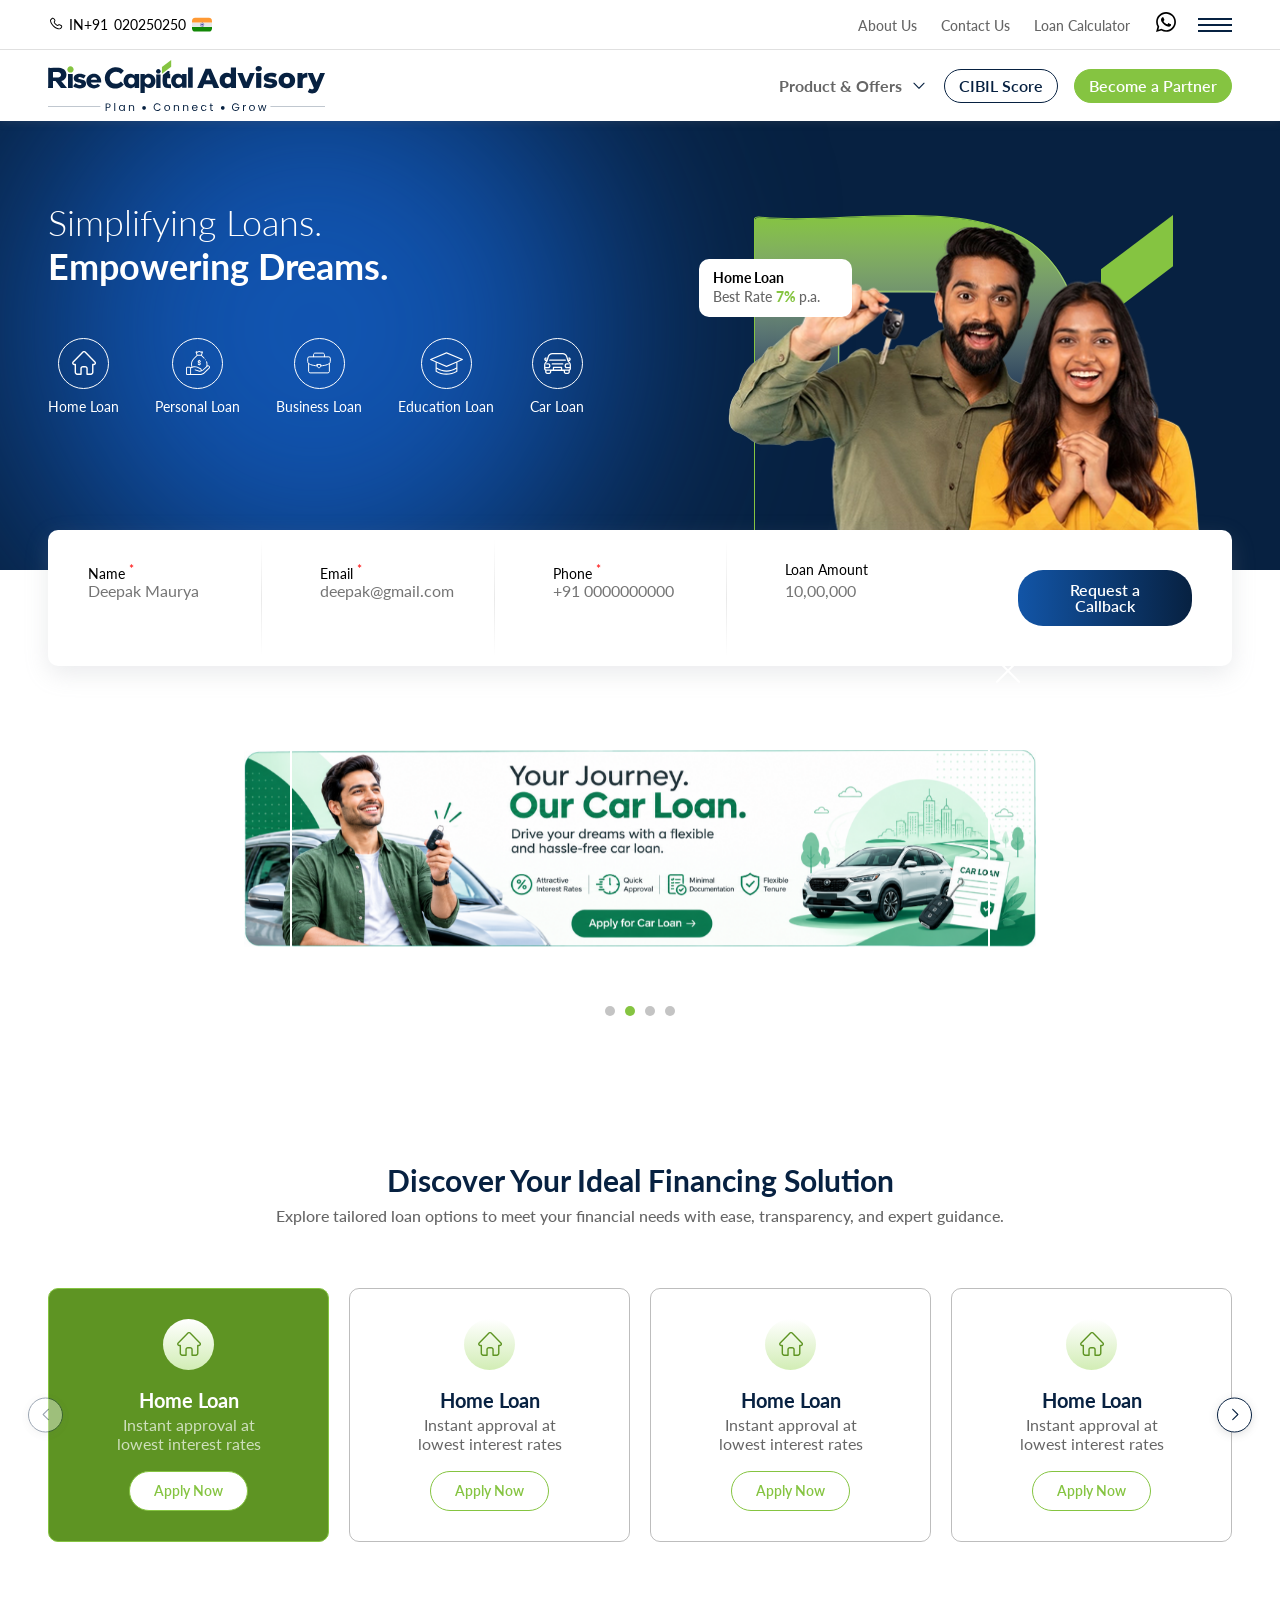
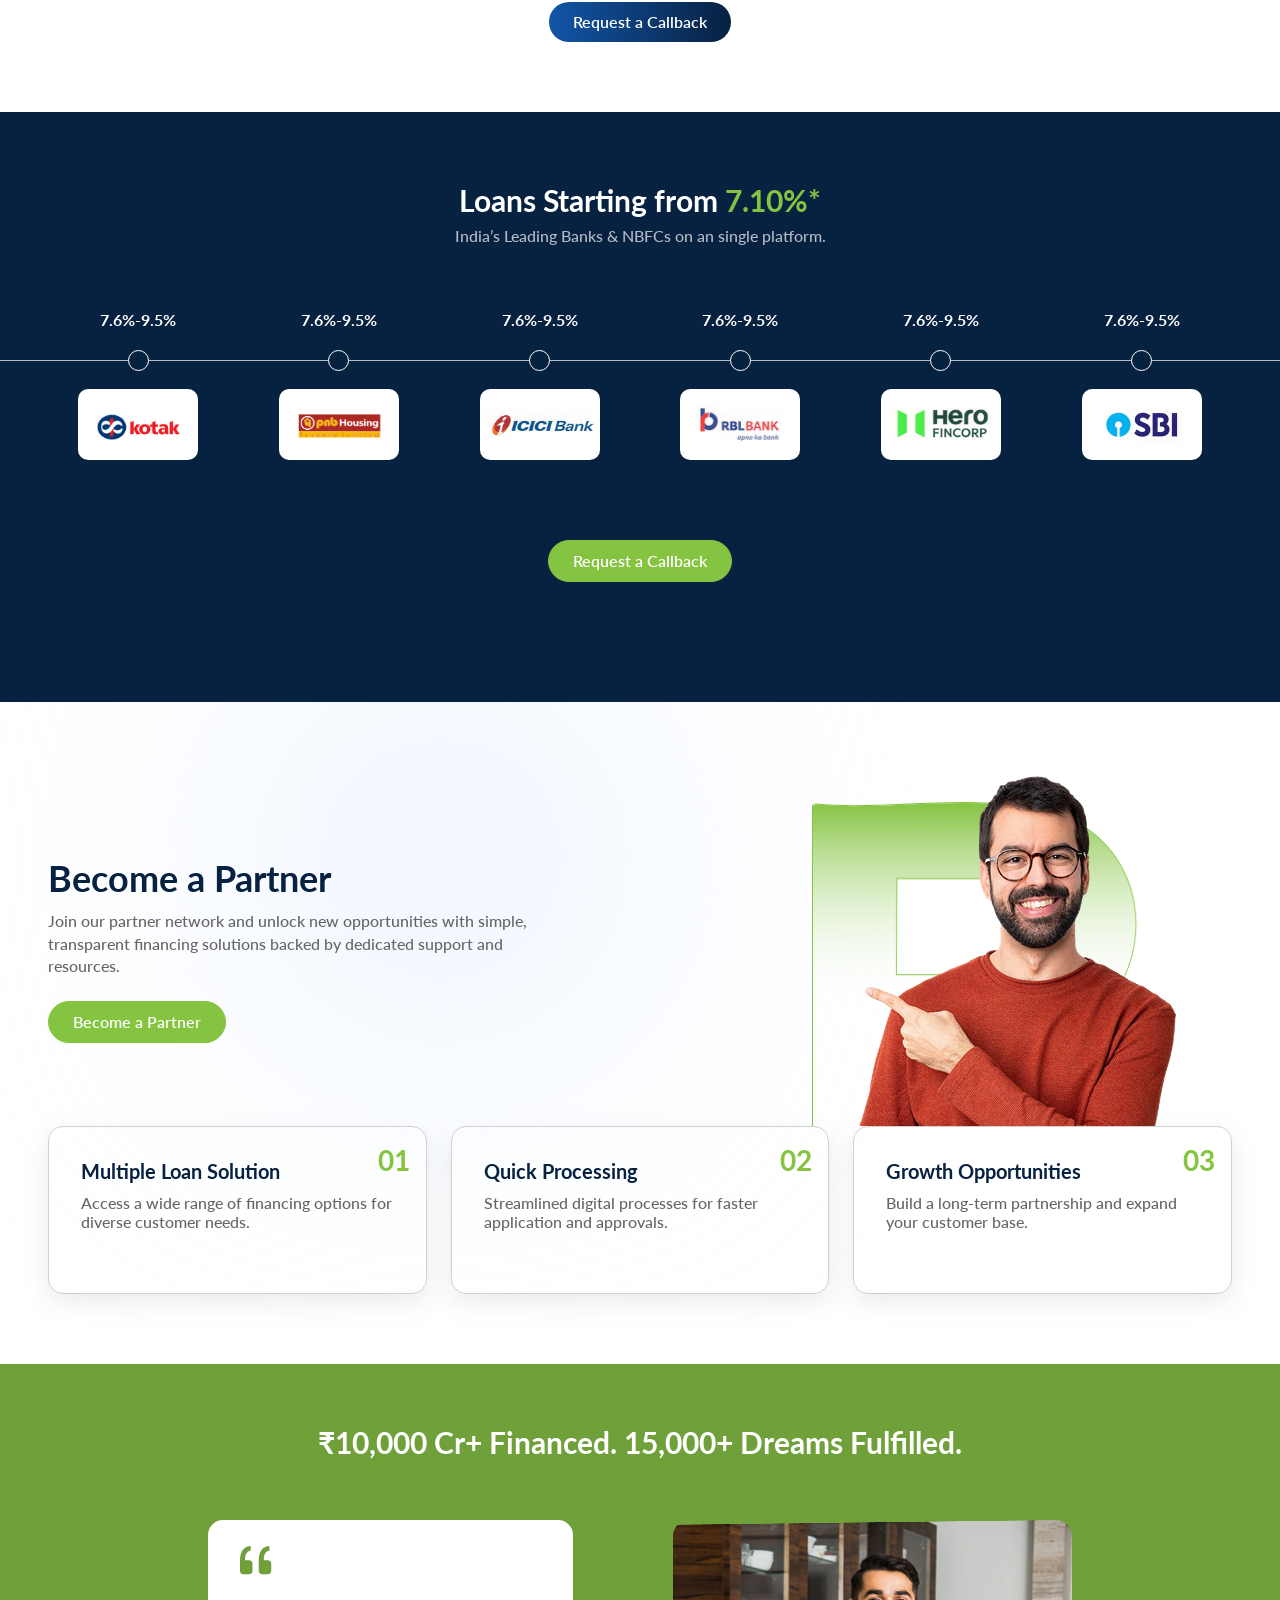
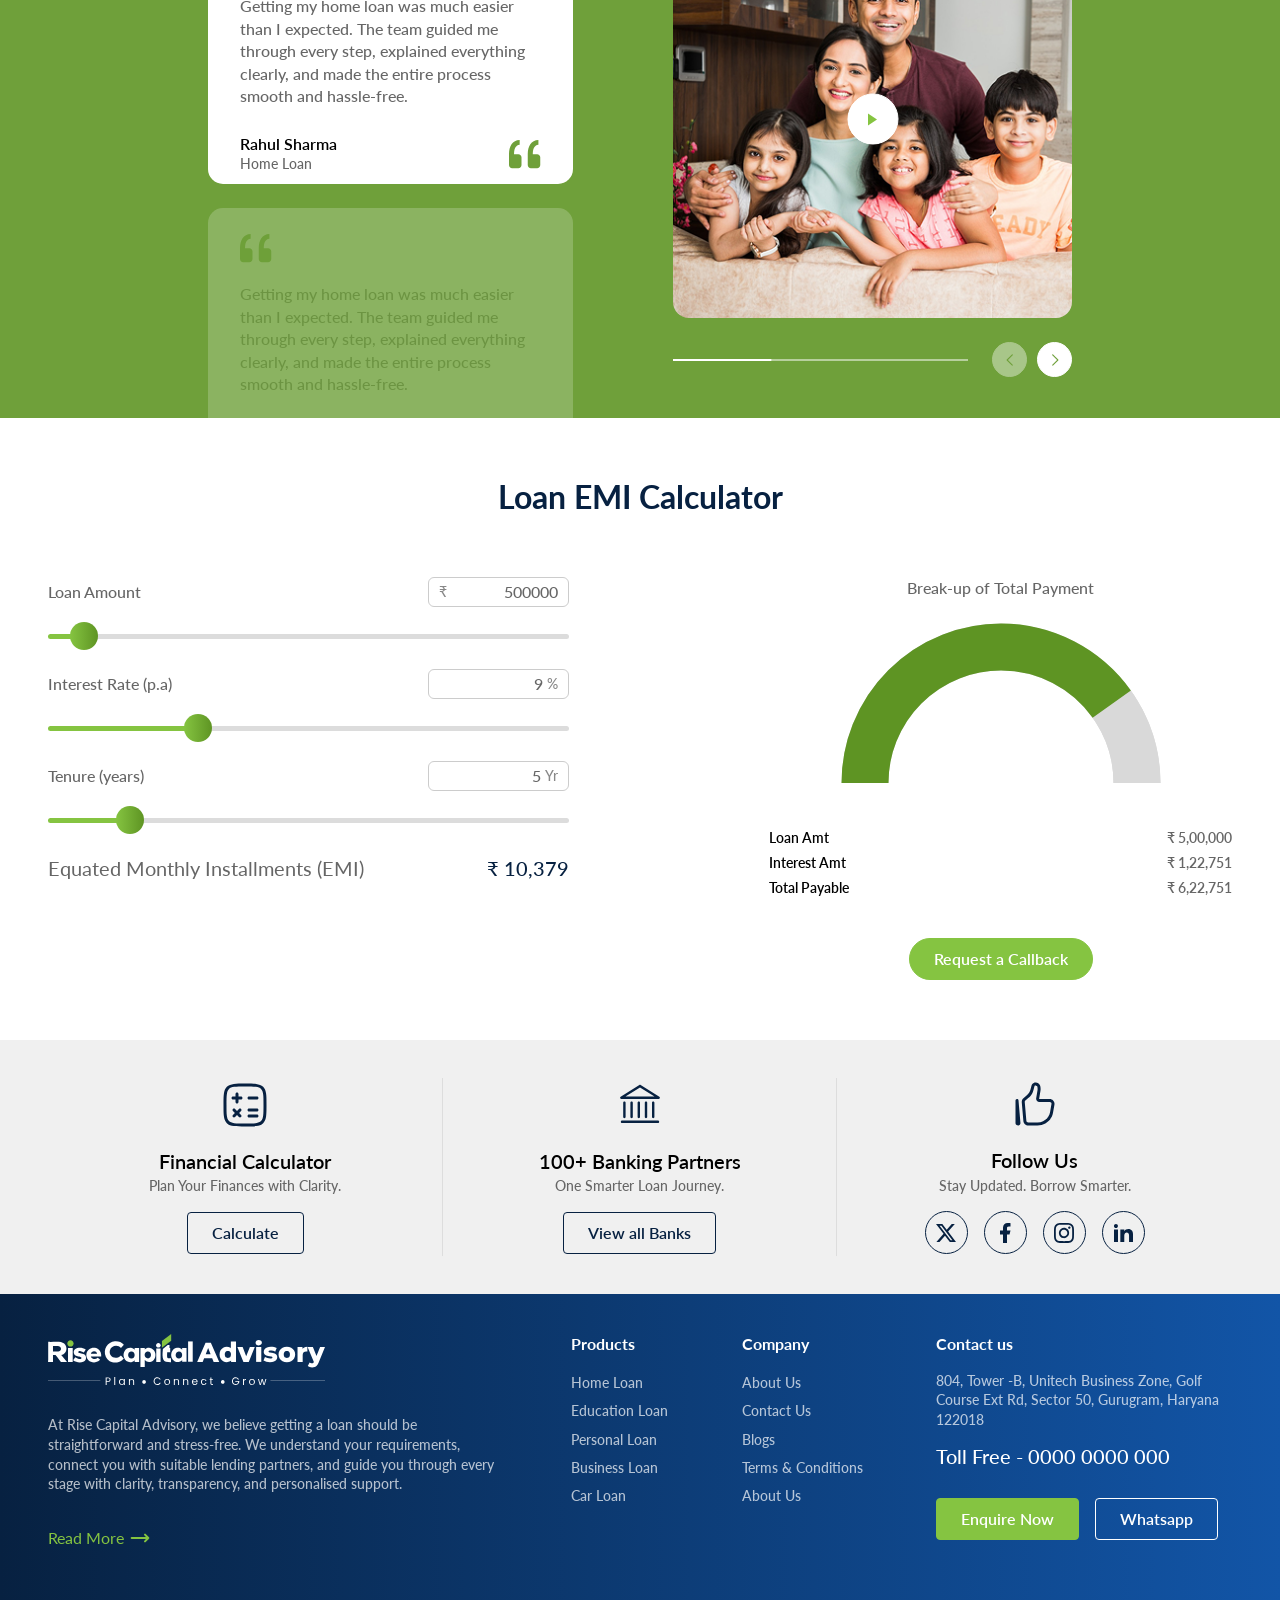
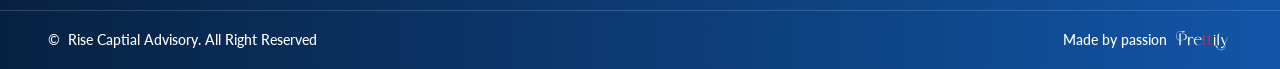
==== commit 90324e49: "feat(header): btn" ====
--- a/index.html
+++ b/index.html
@@ -120,10 +120,10 @@
                             </div>
                         </li>
                         <li>
-                            <button class="btn primary-border">CIBIL Score</button>
+                            <button class="btn primary-border small">CIBIL Score</button>
                         </li>
                         <li>
-                            <button class="btn secondary-btn">Become a Partner</button>
+                            <button class="btn secondary-btn small">Become a Partner</button>
                         </li>
                     </ul>
                 </div>
--- a/assets/sass/header/header.css
+++ b/assets/sass/header/header.css
@@ -308,17 +308,13 @@
   box-sizing: border-box;
 }
 
-html {
-  scroll-behavior: smooth;
-}
-
 .mb-0 {
   margin-bottom: 0 !important;
 }
 
 :root {
   --headerpadding: 10px;
-  --headerheight: 136.59px;
+  --headerheight: 120.39px;
   --headerfixed: 65px;
   --footerstrip: 66px;
   --breadcrumbheight: 44px;
@@ -347,6 +343,7 @@
   --litewhite: #c0c0c0;
   --black: #000000;
   --black-light: #313131;
+  --border: #D0D0D0;
   --gray: #F0F0F0;
   --container: 1280px;
   --containerfluid: 3rem;
@@ -409,6 +406,11 @@
   font-family: "Lato", sans-serif;
 }
 
+html {
+  scroll-behavior: smooth;
+  scroll-padding-top: calc(var(--headerheight) + 100px);
+}
+
 a {
   color: inherit;
 }
@@ -597,7 +599,7 @@
   font-weight: 700;
   font-size: 36px;
   line-height: 1.3;
-  color: var(--secondary);
+  color: var(--primary);
 }
 @media only screen and (max-width: 768px) {
   h2 {
@@ -611,7 +613,7 @@
   }
 }
 h2 span {
-  color: var(--primary);
+  color: var(--secondary);
 }
 
 h3 {
@@ -921,7 +923,7 @@
 }
 .btn {
   border-radius: 25px;
-  padding: 8px 14px;
+  padding: 12px 24px;
   font-weight: 600;
   font-size: 16px;
   line-height: 1;
@@ -1086,6 +1088,9 @@
   background-position: 100% 50%;
   background-size: 15px;
 }
+.btn.small {
+  padding: 8px 14px;
+}
 
 .modal {
   position: fixed;
@@ -1384,17 +1389,15 @@
   margin-bottom: 0 !important;
   max-width: 1080px;
   margin: auto;
-  margin-top: 150px;
-  margin-bottom: 50px;
 }
 .website-content h1, .website-content h2, .website-content h3, .website-content h4, .website-content h5, .website-content h6 {
-  color: var(--secondary);
+  color: var(--primary);
 }
 .website-content h1 {
-  font-size: 48px;
+  font-size: 42px;
   margin-bottom: 45px;
   text-align: center;
-  font-weight: normal;
+  font-weight: 700;
 }
 @media only screen and (max-width: 675px) {
   .website-content h1 {
@@ -1409,9 +1412,9 @@
   }
 }
 .website-content h2 {
-  font-size: 34px;
+  font-size: 30px;
   margin: 20px 0 10px;
-  font-weight: 500;
+  font-weight: 700;
 }
 @media only screen and (max-width: 675px) {
   .website-content h2 {
@@ -1460,7 +1463,6 @@
 }
 .website-content p, .website-content li {
   color: var(--text);
-  text-align: justify;
   hyphens: auto;
 }
 @media only screen and (max-width: 520px) {
@@ -1479,7 +1481,7 @@
   text-decoration: underline;
 }
 .website-content p, .website-content ul {
-  margin-bottom: 30px;
+  margin-bottom: 20px;
 }
 .website-content ul {
   padding-left: 18px;
@@ -1967,6 +1969,38 @@
   right: 0;
 }
 
+.accordion {
+  overflow: hidden;
+}
+.accordion.open .accordion-content {
+  grid-template-rows: 1fr;
+  padding: 16px 0;
+}
+.accordion .accordion-header {
+  display: flex;
+  justify-content: space-between;
+  align-items: center;
+  padding: 8px 0px;
+  cursor: pointer;
+  color: var(--text);
+}
+.accordion .accordion-header span:first-child {
+  font-weight: 500;
+}
+.accordion .accordion-header .toggle img {
+  width: 32px;
+  height: 32px;
+}
+.accordion .accordion-content {
+  display: grid;
+  grid-template-rows: 0fr;
+  transition: all 0.5s ease-in-out;
+  overflow: hidden;
+}
+.accordion .accordion-content .content {
+  overflow: hidden;
+}
+
 .heading h2 {
   font-size: 30px;
   line-height: 1.2;
@@ -1985,6 +2019,7 @@
 
 .gradient-blur {
   position: relative;
+  z-index: 1;
 }
 .gradient-blur::before {
   content: "";
@@ -1997,6 +2032,115 @@
   z-index: 0;
   border-radius: 50%;
   background: rgba(20, 98, 205, 0.8);
+}
+
+.emi-controls {
+  display: flex;
+  flex-direction: column;
+  gap: 24px;
+}
+.emi-controls .emi-field .emi-field-header {
+  display: flex;
+  align-items: center;
+  justify-content: space-between;
+  margin-bottom: 14px;
+}
+.emi-controls .emi-field .emi-field-header label {
+  font-size: 16px;
+  font-weight: 500;
+  color: var(--text);
+}
+.emi-controls .emi-field .emi-field-header .emi-input-wrap {
+  display: flex;
+  align-items: center;
+  border: 1.5px solid #CCCCCC;
+  border-radius: 6px;
+  overflow: hidden;
+  background: var(--white);
+  padding: 0 10px;
+  gap: 4px;
+  width: 141px;
+}
+.emi-controls .emi-field .emi-field-header .emi-input-wrap .currency {
+  font-size: 14px;
+  color: #888;
+  font-weight: 500;
+  flex-shrink: 0;
+}
+.emi-controls .emi-field .emi-field-header .emi-input-wrap .currency.suffix {
+  order: 1;
+}
+.emi-controls .emi-field .emi-field-header .emi-input-wrap input[type=number] {
+  border: none;
+  outline: none;
+  font-size: 16px;
+  font-weight: 500;
+  color: var(--text);
+  width: 100%;
+  text-align: right;
+  padding: 4.5px 0;
+  background: transparent;
+  -moz-appearance: textfield;
+}
+.emi-controls .emi-field .emi-field-header .emi-input-wrap input[type=number]::-webkit-inner-spin-button, .emi-controls .emi-field .emi-field-header .emi-input-wrap input[type=number]::-webkit-outer-spin-button {
+  -webkit-appearance: none;
+}
+.emi-controls .emi-field .emi-range {
+  -webkit-appearance: none;
+  -moz-appearance: none;
+       appearance: none;
+  width: 100%;
+  height: 5px;
+  border-radius: 25px;
+  outline: none;
+  cursor: pointer;
+  background: linear-gradient(to right, #85C441 var(--val, 10%), #DCDCDC var(--val, 10%));
+}
+.emi-controls .emi-field .emi-range::-webkit-slider-thumb {
+  -webkit-appearance: none;
+  width: 28px;
+  height: 28px;
+  border-radius: 50%;
+  background: linear-gradient(270deg, #5E9423 0%, #85C441 100%);
+  cursor: pointer;
+  -webkit-transition: transform 0.15s ease;
+  transition: transform 0.15s ease;
+}
+.emi-controls .emi-field .emi-range::-webkit-slider-thumb:hover {
+  transform: scale(1.15);
+}
+.emi-controls .emi-field .emi-range::-moz-range-thumb {
+  width: 28px;
+  height: 28px;
+  border-radius: 50%;
+  background: linear-gradient(270deg, #5E9423 0%, #85C441 100%);
+  cursor: pointer;
+}
+.emi-controls .emi-field .emi-range-labels {
+  display: flex;
+  justify-content: space-between;
+  margin-top: 6px;
+}
+.emi-controls .emi-field .emi-range-labels span {
+  font-size: 12px;
+  color: #999;
+  font-weight: 400;
+}
+.emi-controls .emi-result {
+  display: flex;
+  align-items: center;
+  justify-content: space-between;
+}
+.emi-controls .emi-result .emi-result-label {
+  font-size: 20px;
+  font-weight: 400;
+  color: var(--text);
+}
+.emi-controls .emi-result .emi-result-value {
+  font-size: 20px;
+  font-weight: 500;
+  color: var(--primary);
+  font-family: "Lato", sans-serif;
 }
 
 header {
--- a/assets/sass/home/home.css
+++ b/assets/sass/home/home.css
@@ -308,17 +308,13 @@
   box-sizing: border-box;
 }
 
-html {
-  scroll-behavior: smooth;
-}
-
 .mb-0 {
   margin-bottom: 0 !important;
 }
 
 :root {
   --headerpadding: 10px;
-  --headerheight: 136.59px;
+  --headerheight: 120.39px;
   --headerfixed: 65px;
   --footerstrip: 66px;
   --breadcrumbheight: 44px;
@@ -347,6 +343,7 @@
   --litewhite: #c0c0c0;
   --black: #000000;
   --black-light: #313131;
+  --border: #D0D0D0;
   --gray: #F0F0F0;
   --container: 1280px;
   --containerfluid: 3rem;
@@ -409,6 +406,11 @@
   font-family: "Lato", sans-serif;
 }
 
+html {
+  scroll-behavior: smooth;
+  scroll-padding-top: calc(var(--headerheight) + 100px);
+}
+
 a {
   color: inherit;
 }
@@ -597,7 +599,7 @@
   font-weight: 700;
   font-size: 36px;
   line-height: 1.3;
-  color: var(--secondary);
+  color: var(--primary);
 }
 @media only screen and (max-width: 768px) {
   h2 {
@@ -611,7 +613,7 @@
   }
 }
 h2 span {
-  color: var(--primary);
+  color: var(--secondary);
 }
 
 h3 {
@@ -921,7 +923,7 @@
 }
 .btn {
   border-radius: 25px;
-  padding: 8px 14px;
+  padding: 12px 24px;
   font-weight: 600;
   font-size: 16px;
   line-height: 1;
@@ -1086,6 +1088,9 @@
   background-position: 100% 50%;
   background-size: 15px;
 }
+.btn.small {
+  padding: 8px 14px;
+}
 
 .modal {
   position: fixed;
@@ -1384,17 +1389,15 @@
   margin-bottom: 0 !important;
   max-width: 1080px;
   margin: auto;
-  margin-top: 150px;
-  margin-bottom: 50px;
 }
 .website-content h1, .website-content h2, .website-content h3, .website-content h4, .website-content h5, .website-content h6 {
-  color: var(--secondary);
+  color: var(--primary);
 }
 .website-content h1 {
-  font-size: 48px;
+  font-size: 42px;
   margin-bottom: 45px;
   text-align: center;
-  font-weight: normal;
+  font-weight: 700;
 }
 @media only screen and (max-width: 675px) {
   .website-content h1 {
@@ -1409,9 +1412,9 @@
   }
 }
 .website-content h2 {
-  font-size: 34px;
+  font-size: 30px;
   margin: 20px 0 10px;
-  font-weight: 500;
+  font-weight: 700;
 }
 @media only screen and (max-width: 675px) {
   .website-content h2 {
@@ -1460,7 +1463,6 @@
 }
 .website-content p, .website-content li {
   color: var(--text);
-  text-align: justify;
   hyphens: auto;
 }
 @media only screen and (max-width: 520px) {
@@ -1479,7 +1481,7 @@
   text-decoration: underline;
 }
 .website-content p, .website-content ul {
-  margin-bottom: 30px;
+  margin-bottom: 20px;
 }
 .website-content ul {
   padding-left: 18px;
@@ -1967,6 +1969,38 @@
   right: 0;
 }
 
+.accordion {
+  overflow: hidden;
+}
+.accordion.open .accordion-content {
+  grid-template-rows: 1fr;
+  padding: 16px 0;
+}
+.accordion .accordion-header {
+  display: flex;
+  justify-content: space-between;
+  align-items: center;
+  padding: 8px 0px;
+  cursor: pointer;
+  color: var(--text);
+}
+.accordion .accordion-header span:first-child {
+  font-weight: 500;
+}
+.accordion .accordion-header .toggle img {
+  width: 32px;
+  height: 32px;
+}
+.accordion .accordion-content {
+  display: grid;
+  grid-template-rows: 0fr;
+  transition: all 0.5s ease-in-out;
+  overflow: hidden;
+}
+.accordion .accordion-content .content {
+  overflow: hidden;
+}
+
 .heading h2 {
   font-size: 30px;
   line-height: 1.2;
@@ -1985,6 +2019,7 @@
 
 .gradient-blur {
   position: relative;
+  z-index: 1;
 }
 .gradient-blur::before {
   content: "";
@@ -1997,6 +2032,115 @@
   z-index: 0;
   border-radius: 50%;
   background: rgba(20, 98, 205, 0.8);
+}
+
+.emi-controls {
+  display: flex;
+  flex-direction: column;
+  gap: 24px;
+}
+.emi-controls .emi-field .emi-field-header {
+  display: flex;
+  align-items: center;
+  justify-content: space-between;
+  margin-bottom: 14px;
+}
+.emi-controls .emi-field .emi-field-header label {
+  font-size: 16px;
+  font-weight: 500;
+  color: var(--text);
+}
+.emi-controls .emi-field .emi-field-header .emi-input-wrap {
+  display: flex;
+  align-items: center;
+  border: 1.5px solid #CCCCCC;
+  border-radius: 6px;
+  overflow: hidden;
+  background: var(--white);
+  padding: 0 10px;
+  gap: 4px;
+  width: 141px;
+}
+.emi-controls .emi-field .emi-field-header .emi-input-wrap .currency {
+  font-size: 14px;
+  color: #888;
+  font-weight: 500;
+  flex-shrink: 0;
+}
+.emi-controls .emi-field .emi-field-header .emi-input-wrap .currency.suffix {
+  order: 1;
+}
+.emi-controls .emi-field .emi-field-header .emi-input-wrap input[type=number] {
+  border: none;
+  outline: none;
+  font-size: 16px;
+  font-weight: 500;
+  color: var(--text);
+  width: 100%;
+  text-align: right;
+  padding: 4.5px 0;
+  background: transparent;
+  -moz-appearance: textfield;
+}
+.emi-controls .emi-field .emi-field-header .emi-input-wrap input[type=number]::-webkit-inner-spin-button, .emi-controls .emi-field .emi-field-header .emi-input-wrap input[type=number]::-webkit-outer-spin-button {
+  -webkit-appearance: none;
+}
+.emi-controls .emi-field .emi-range {
+  -webkit-appearance: none;
+  -moz-appearance: none;
+       appearance: none;
+  width: 100%;
+  height: 5px;
+  border-radius: 25px;
+  outline: none;
+  cursor: pointer;
+  background: linear-gradient(to right, #85C441 var(--val, 10%), #DCDCDC var(--val, 10%));
+}
+.emi-controls .emi-field .emi-range::-webkit-slider-thumb {
+  -webkit-appearance: none;
+  width: 28px;
+  height: 28px;
+  border-radius: 50%;
+  background: linear-gradient(270deg, #5E9423 0%, #85C441 100%);
+  cursor: pointer;
+  -webkit-transition: transform 0.15s ease;
+  transition: transform 0.15s ease;
+}
+.emi-controls .emi-field .emi-range::-webkit-slider-thumb:hover {
+  transform: scale(1.15);
+}
+.emi-controls .emi-field .emi-range::-moz-range-thumb {
+  width: 28px;
+  height: 28px;
+  border-radius: 50%;
+  background: linear-gradient(270deg, #5E9423 0%, #85C441 100%);
+  cursor: pointer;
+}
+.emi-controls .emi-field .emi-range-labels {
+  display: flex;
+  justify-content: space-between;
+  margin-top: 6px;
+}
+.emi-controls .emi-field .emi-range-labels span {
+  font-size: 12px;
+  color: #999;
+  font-weight: 400;
+}
+.emi-controls .emi-result {
+  display: flex;
+  align-items: center;
+  justify-content: space-between;
+}
+.emi-controls .emi-result .emi-result-label {
+  font-size: 20px;
+  font-weight: 400;
+  color: var(--text);
+}
+.emi-controls .emi-result .emi-result-value {
+  font-size: 20px;
+  font-weight: 500;
+  color: var(--primary);
+  font-family: "Lato", sans-serif;
 }
 
 .home-sec-a {
@@ -2497,114 +2641,6 @@
   gap: 200px;
   align-items: start;
 }
-.home-sec-g .container .emi-grid .emi-controls {
-  display: flex;
-  flex-direction: column;
-  gap: 24px;
-}
-.home-sec-g .container .emi-grid .emi-controls .emi-field .emi-field-header {
-  display: flex;
-  align-items: center;
-  justify-content: space-between;
-  margin-bottom: 14px;
-}
-.home-sec-g .container .emi-grid .emi-controls .emi-field .emi-field-header label {
-  font-size: 16px;
-  font-weight: 500;
-  color: var(--text);
-}
-.home-sec-g .container .emi-grid .emi-controls .emi-field .emi-field-header .emi-input-wrap {
-  display: flex;
-  align-items: center;
-  border: 1.5px solid #CCCCCC;
-  border-radius: 6px;
-  overflow: hidden;
-  background: var(--white);
-  padding: 0 10px;
-  gap: 4px;
-  width: 141px;
-}
-.home-sec-g .container .emi-grid .emi-controls .emi-field .emi-field-header .emi-input-wrap .currency {
-  font-size: 14px;
-  color: #888;
-  font-weight: 500;
-  flex-shrink: 0;
-}
-.home-sec-g .container .emi-grid .emi-controls .emi-field .emi-field-header .emi-input-wrap .currency.suffix {
-  order: 1;
-}
-.home-sec-g .container .emi-grid .emi-controls .emi-field .emi-field-header .emi-input-wrap input[type=number] {
-  border: none;
-  outline: none;
-  font-size: 16px;
-  font-weight: 500;
-  color: var(--text);
-  width: 100%;
-  text-align: right;
-  padding: 4.5px 0;
-  background: transparent;
-  -moz-appearance: textfield;
-}
-.home-sec-g .container .emi-grid .emi-controls .emi-field .emi-field-header .emi-input-wrap input[type=number]::-webkit-inner-spin-button, .home-sec-g .container .emi-grid .emi-controls .emi-field .emi-field-header .emi-input-wrap input[type=number]::-webkit-outer-spin-button {
-  -webkit-appearance: none;
-}
-.home-sec-g .container .emi-grid .emi-controls .emi-field .emi-range {
-  -webkit-appearance: none;
-  -moz-appearance: none;
-       appearance: none;
-  width: 100%;
-  height: 5px;
-  border-radius: 25px;
-  outline: none;
-  cursor: pointer;
-  background: linear-gradient(to right, #85C441 var(--val, 10%), #DCDCDC var(--val, 10%));
-}
-.home-sec-g .container .emi-grid .emi-controls .emi-field .emi-range::-webkit-slider-thumb {
-  -webkit-appearance: none;
-  width: 28px;
-  height: 28px;
-  border-radius: 50%;
-  background: linear-gradient(270deg, #5E9423 0%, #85C441 100%);
-  cursor: pointer;
-  -webkit-transition: transform 0.15s ease;
-  transition: transform 0.15s ease;
-}
-.home-sec-g .container .emi-grid .emi-controls .emi-field .emi-range::-webkit-slider-thumb:hover {
-  transform: scale(1.15);
-}
-.home-sec-g .container .emi-grid .emi-controls .emi-field .emi-range::-moz-range-thumb {
-  width: 28px;
-  height: 28px;
-  border-radius: 50%;
-  background: linear-gradient(270deg, #5E9423 0%, #85C441 100%);
-  cursor: pointer;
-}
-.home-sec-g .container .emi-grid .emi-controls .emi-field .emi-range-labels {
-  display: flex;
-  justify-content: space-between;
-  margin-top: 6px;
-}
-.home-sec-g .container .emi-grid .emi-controls .emi-field .emi-range-labels span {
-  font-size: 12px;
-  color: #999;
-  font-weight: 400;
-}
-.home-sec-g .container .emi-grid .emi-controls .emi-result {
-  display: flex;
-  align-items: center;
-  justify-content: space-between;
-}
-.home-sec-g .container .emi-grid .emi-controls .emi-result .emi-result-label {
-  font-size: 20px;
-  font-weight: 400;
-  color: var(--text);
-}
-.home-sec-g .container .emi-grid .emi-controls .emi-result .emi-result-value {
-  font-size: 20px;
-  font-weight: 500;
-  color: var(--primary);
-  font-family: "Lato", sans-serif;
-}
 .home-sec-g .container .emi-grid .emi-chart-panel {
   display: flex;
   flex-direction: column;
--- a/assets/sass/component/component.css
+++ b/assets/sass/component/component.css
@@ -308,17 +308,13 @@
   box-sizing: border-box;
 }
 
-html {
-  scroll-behavior: smooth;
-}
-
 .mb-0 {
   margin-bottom: 0 !important;
 }
 
 :root {
   --headerpadding: 10px;
-  --headerheight: 136.59px;
+  --headerheight: 120.39px;
   --headerfixed: 65px;
   --footerstrip: 66px;
   --breadcrumbheight: 44px;
@@ -347,6 +343,7 @@
   --litewhite: #c0c0c0;
   --black: #000000;
   --black-light: #313131;
+  --border: #D0D0D0;
   --gray: #F0F0F0;
   --container: 1280px;
   --containerfluid: 3rem;
@@ -409,6 +406,11 @@
   font-family: "Lato", sans-serif;
 }
 
+html {
+  scroll-behavior: smooth;
+  scroll-padding-top: calc(var(--headerheight) + 100px);
+}
+
 a {
   color: inherit;
 }
@@ -597,7 +599,7 @@
   font-weight: 700;
   font-size: 36px;
   line-height: 1.3;
-  color: var(--secondary);
+  color: var(--primary);
 }
 @media only screen and (max-width: 768px) {
   h2 {
@@ -611,7 +613,7 @@
   }
 }
 h2 span {
-  color: var(--primary);
+  color: var(--secondary);
 }
 
 h3 {
@@ -921,7 +923,7 @@
 }
 .btn {
   border-radius: 25px;
-  padding: 8px 14px;
+  padding: 12px 24px;
   font-weight: 600;
   font-size: 16px;
   line-height: 1;
@@ -1086,6 +1088,9 @@
   background-position: 100% 50%;
   background-size: 15px;
 }
+.btn.small {
+  padding: 8px 14px;
+}
 
 .modal {
   position: fixed;
@@ -1384,17 +1389,15 @@
   margin-bottom: 0 !important;
   max-width: 1080px;
   margin: auto;
-  margin-top: 150px;
-  margin-bottom: 50px;
 }
 .website-content h1, .website-content h2, .website-content h3, .website-content h4, .website-content h5, .website-content h6 {
-  color: var(--secondary);
+  color: var(--primary);
 }
 .website-content h1 {
-  font-size: 48px;
+  font-size: 42px;
   margin-bottom: 45px;
   text-align: center;
-  font-weight: normal;
+  font-weight: 700;
 }
 @media only screen and (max-width: 675px) {
   .website-content h1 {
@@ -1409,9 +1412,9 @@
   }
 }
 .website-content h2 {
-  font-size: 34px;
+  font-size: 30px;
   margin: 20px 0 10px;
-  font-weight: 500;
+  font-weight: 700;
 }
 @media only screen and (max-width: 675px) {
   .website-content h2 {
@@ -1460,7 +1463,6 @@
 }
 .website-content p, .website-content li {
   color: var(--text);
-  text-align: justify;
   hyphens: auto;
 }
 @media only screen and (max-width: 520px) {
@@ -1479,7 +1481,7 @@
   text-decoration: underline;
 }
 .website-content p, .website-content ul {
-  margin-bottom: 30px;
+  margin-bottom: 20px;
 }
 .website-content ul {
   padding-left: 18px;
@@ -1967,6 +1969,38 @@
   right: 0;
 }
 
+.accordion {
+  overflow: hidden;
+}
+.accordion.open .accordion-content {
+  grid-template-rows: 1fr;
+  padding: 16px 0;
+}
+.accordion .accordion-header {
+  display: flex;
+  justify-content: space-between;
+  align-items: center;
+  padding: 8px 0px;
+  cursor: pointer;
+  color: var(--text);
+}
+.accordion .accordion-header span:first-child {
+  font-weight: 500;
+}
+.accordion .accordion-header .toggle img {
+  width: 32px;
+  height: 32px;
+}
+.accordion .accordion-content {
+  display: grid;
+  grid-template-rows: 0fr;
+  transition: all 0.5s ease-in-out;
+  overflow: hidden;
+}
+.accordion .accordion-content .content {
+  overflow: hidden;
+}
+
 .heading h2 {
   font-size: 30px;
   line-height: 1.2;
@@ -1985,6 +2019,7 @@
 
 .gradient-blur {
   position: relative;
+  z-index: 1;
 }
 .gradient-blur::before {
   content: "";
@@ -1997,6 +2032,115 @@
   z-index: 0;
   border-radius: 50%;
   background: rgba(20, 98, 205, 0.8);
+}
+
+.emi-controls {
+  display: flex;
+  flex-direction: column;
+  gap: 24px;
+}
+.emi-controls .emi-field .emi-field-header {
+  display: flex;
+  align-items: center;
+  justify-content: space-between;
+  margin-bottom: 14px;
+}
+.emi-controls .emi-field .emi-field-header label {
+  font-size: 16px;
+  font-weight: 500;
+  color: var(--text);
+}
+.emi-controls .emi-field .emi-field-header .emi-input-wrap {
+  display: flex;
+  align-items: center;
+  border: 1.5px solid #CCCCCC;
+  border-radius: 6px;
+  overflow: hidden;
+  background: var(--white);
+  padding: 0 10px;
+  gap: 4px;
+  width: 141px;
+}
+.emi-controls .emi-field .emi-field-header .emi-input-wrap .currency {
+  font-size: 14px;
+  color: #888;
+  font-weight: 500;
+  flex-shrink: 0;
+}
+.emi-controls .emi-field .emi-field-header .emi-input-wrap .currency.suffix {
+  order: 1;
+}
+.emi-controls .emi-field .emi-field-header .emi-input-wrap input[type=number] {
+  border: none;
+  outline: none;
+  font-size: 16px;
+  font-weight: 500;
+  color: var(--text);
+  width: 100%;
+  text-align: right;
+  padding: 4.5px 0;
+  background: transparent;
+  -moz-appearance: textfield;
+}
+.emi-controls .emi-field .emi-field-header .emi-input-wrap input[type=number]::-webkit-inner-spin-button, .emi-controls .emi-field .emi-field-header .emi-input-wrap input[type=number]::-webkit-outer-spin-button {
+  -webkit-appearance: none;
+}
+.emi-controls .emi-field .emi-range {
+  -webkit-appearance: none;
+  -moz-appearance: none;
+       appearance: none;
+  width: 100%;
+  height: 5px;
+  border-radius: 25px;
+  outline: none;
+  cursor: pointer;
+  background: linear-gradient(to right, #85C441 var(--val, 10%), #DCDCDC var(--val, 10%));
+}
+.emi-controls .emi-field .emi-range::-webkit-slider-thumb {
+  -webkit-appearance: none;
+  width: 28px;
+  height: 28px;
+  border-radius: 50%;
+  background: linear-gradient(270deg, #5E9423 0%, #85C441 100%);
+  cursor: pointer;
+  -webkit-transition: transform 0.15s ease;
+  transition: transform 0.15s ease;
+}
+.emi-controls .emi-field .emi-range::-webkit-slider-thumb:hover {
+  transform: scale(1.15);
+}
+.emi-controls .emi-field .emi-range::-moz-range-thumb {
+  width: 28px;
+  height: 28px;
+  border-radius: 50%;
+  background: linear-gradient(270deg, #5E9423 0%, #85C441 100%);
+  cursor: pointer;
+}
+.emi-controls .emi-field .emi-range-labels {
+  display: flex;
+  justify-content: space-between;
+  margin-top: 6px;
+}
+.emi-controls .emi-field .emi-range-labels span {
+  font-size: 12px;
+  color: #999;
+  font-weight: 400;
+}
+.emi-controls .emi-result {
+  display: flex;
+  align-items: center;
+  justify-content: space-between;
+}
+.emi-controls .emi-result .emi-result-label {
+  font-size: 20px;
+  font-weight: 400;
+  color: var(--text);
+}
+.emi-controls .emi-result .emi-result-value {
+  font-size: 20px;
+  font-weight: 500;
+  color: var(--primary);
+  font-family: "Lato", sans-serif;
 }
 
 .home-sec-c {
--- a/assets/sass/footer/footer.css
+++ b/assets/sass/footer/footer.css
@@ -308,17 +308,13 @@
   box-sizing: border-box;
 }
 
-html {
-  scroll-behavior: smooth;
-}
-
 .mb-0 {
   margin-bottom: 0 !important;
 }
 
 :root {
   --headerpadding: 10px;
-  --headerheight: 136.59px;
+  --headerheight: 120.39px;
   --headerfixed: 65px;
   --footerstrip: 66px;
   --breadcrumbheight: 44px;
@@ -347,6 +343,7 @@
   --litewhite: #c0c0c0;
   --black: #000000;
   --black-light: #313131;
+  --border: #D0D0D0;
   --gray: #F0F0F0;
   --container: 1280px;
   --containerfluid: 3rem;
@@ -409,6 +406,11 @@
   font-family: "Lato", sans-serif;
 }
 
+html {
+  scroll-behavior: smooth;
+  scroll-padding-top: calc(var(--headerheight) + 100px);
+}
+
 a {
   color: inherit;
 }
@@ -597,7 +599,7 @@
   font-weight: 700;
   font-size: 36px;
   line-height: 1.3;
-  color: var(--secondary);
+  color: var(--primary);
 }
 @media only screen and (max-width: 768px) {
   h2 {
@@ -611,7 +613,7 @@
   }
 }
 h2 span {
-  color: var(--primary);
+  color: var(--secondary);
 }
 
 h3 {
@@ -921,7 +923,7 @@
 }
 .btn {
   border-radius: 25px;
-  padding: 8px 14px;
+  padding: 12px 24px;
   font-weight: 600;
   font-size: 16px;
   line-height: 1;
@@ -1086,6 +1088,9 @@
   background-position: 100% 50%;
   background-size: 15px;
 }
+.btn.small {
+  padding: 8px 14px;
+}
 
 .modal {
   position: fixed;
@@ -1384,17 +1389,15 @@
   margin-bottom: 0 !important;
   max-width: 1080px;
   margin: auto;
-  margin-top: 150px;
-  margin-bottom: 50px;
 }
 .website-content h1, .website-content h2, .website-content h3, .website-content h4, .website-content h5, .website-content h6 {
-  color: var(--secondary);
+  color: var(--primary);
 }
 .website-content h1 {
-  font-size: 48px;
+  font-size: 42px;
   margin-bottom: 45px;
   text-align: center;
-  font-weight: normal;
+  font-weight: 700;
 }
 @media only screen and (max-width: 675px) {
   .website-content h1 {
@@ -1409,9 +1412,9 @@
   }
 }
 .website-content h2 {
-  font-size: 34px;
+  font-size: 30px;
   margin: 20px 0 10px;
-  font-weight: 500;
+  font-weight: 700;
 }
 @media only screen and (max-width: 675px) {
   .website-content h2 {
@@ -1460,7 +1463,6 @@
 }
 .website-content p, .website-content li {
   color: var(--text);
-  text-align: justify;
   hyphens: auto;
 }
 @media only screen and (max-width: 520px) {
@@ -1479,7 +1481,7 @@
   text-decoration: underline;
 }
 .website-content p, .website-content ul {
-  margin-bottom: 30px;
+  margin-bottom: 20px;
 }
 .website-content ul {
   padding-left: 18px;
@@ -1967,6 +1969,38 @@
   right: 0;
 }
 
+.accordion {
+  overflow: hidden;
+}
+.accordion.open .accordion-content {
+  grid-template-rows: 1fr;
+  padding: 16px 0;
+}
+.accordion .accordion-header {
+  display: flex;
+  justify-content: space-between;
+  align-items: center;
+  padding: 8px 0px;
+  cursor: pointer;
+  color: var(--text);
+}
+.accordion .accordion-header span:first-child {
+  font-weight: 500;
+}
+.accordion .accordion-header .toggle img {
+  width: 32px;
+  height: 32px;
+}
+.accordion .accordion-content {
+  display: grid;
+  grid-template-rows: 0fr;
+  transition: all 0.5s ease-in-out;
+  overflow: hidden;
+}
+.accordion .accordion-content .content {
+  overflow: hidden;
+}
+
 .heading h2 {
   font-size: 30px;
   line-height: 1.2;
@@ -1985,6 +2019,7 @@
 
 .gradient-blur {
   position: relative;
+  z-index: 1;
 }
 .gradient-blur::before {
   content: "";
@@ -1997,6 +2032,115 @@
   z-index: 0;
   border-radius: 50%;
   background: rgba(20, 98, 205, 0.8);
+}
+
+.emi-controls {
+  display: flex;
+  flex-direction: column;
+  gap: 24px;
+}
+.emi-controls .emi-field .emi-field-header {
+  display: flex;
+  align-items: center;
+  justify-content: space-between;
+  margin-bottom: 14px;
+}
+.emi-controls .emi-field .emi-field-header label {
+  font-size: 16px;
+  font-weight: 500;
+  color: var(--text);
+}
+.emi-controls .emi-field .emi-field-header .emi-input-wrap {
+  display: flex;
+  align-items: center;
+  border: 1.5px solid #CCCCCC;
+  border-radius: 6px;
+  overflow: hidden;
+  background: var(--white);
+  padding: 0 10px;
+  gap: 4px;
+  width: 141px;
+}
+.emi-controls .emi-field .emi-field-header .emi-input-wrap .currency {
+  font-size: 14px;
+  color: #888;
+  font-weight: 500;
+  flex-shrink: 0;
+}
+.emi-controls .emi-field .emi-field-header .emi-input-wrap .currency.suffix {
+  order: 1;
+}
+.emi-controls .emi-field .emi-field-header .emi-input-wrap input[type=number] {
+  border: none;
+  outline: none;
+  font-size: 16px;
+  font-weight: 500;
+  color: var(--text);
+  width: 100%;
+  text-align: right;
+  padding: 4.5px 0;
+  background: transparent;
+  -moz-appearance: textfield;
+}
+.emi-controls .emi-field .emi-field-header .emi-input-wrap input[type=number]::-webkit-inner-spin-button, .emi-controls .emi-field .emi-field-header .emi-input-wrap input[type=number]::-webkit-outer-spin-button {
+  -webkit-appearance: none;
+}
+.emi-controls .emi-field .emi-range {
+  -webkit-appearance: none;
+  -moz-appearance: none;
+       appearance: none;
+  width: 100%;
+  height: 5px;
+  border-radius: 25px;
+  outline: none;
+  cursor: pointer;
+  background: linear-gradient(to right, #85C441 var(--val, 10%), #DCDCDC var(--val, 10%));
+}
+.emi-controls .emi-field .emi-range::-webkit-slider-thumb {
+  -webkit-appearance: none;
+  width: 28px;
+  height: 28px;
+  border-radius: 50%;
+  background: linear-gradient(270deg, #5E9423 0%, #85C441 100%);
+  cursor: pointer;
+  -webkit-transition: transform 0.15s ease;
+  transition: transform 0.15s ease;
+}
+.emi-controls .emi-field .emi-range::-webkit-slider-thumb:hover {
+  transform: scale(1.15);
+}
+.emi-controls .emi-field .emi-range::-moz-range-thumb {
+  width: 28px;
+  height: 28px;
+  border-radius: 50%;
+  background: linear-gradient(270deg, #5E9423 0%, #85C441 100%);
+  cursor: pointer;
+}
+.emi-controls .emi-field .emi-range-labels {
+  display: flex;
+  justify-content: space-between;
+  margin-top: 6px;
+}
+.emi-controls .emi-field .emi-range-labels span {
+  font-size: 12px;
+  color: #999;
+  font-weight: 400;
+}
+.emi-controls .emi-result {
+  display: flex;
+  align-items: center;
+  justify-content: space-between;
+}
+.emi-controls .emi-result .emi-result-label {
+  font-size: 20px;
+  font-weight: 400;
+  color: var(--text);
+}
+.emi-controls .emi-result .emi-result-value {
+  font-size: 20px;
+  font-weight: 500;
+  color: var(--primary);
+  font-family: "Lato", sans-serif;
 }
 
 .quick-action {
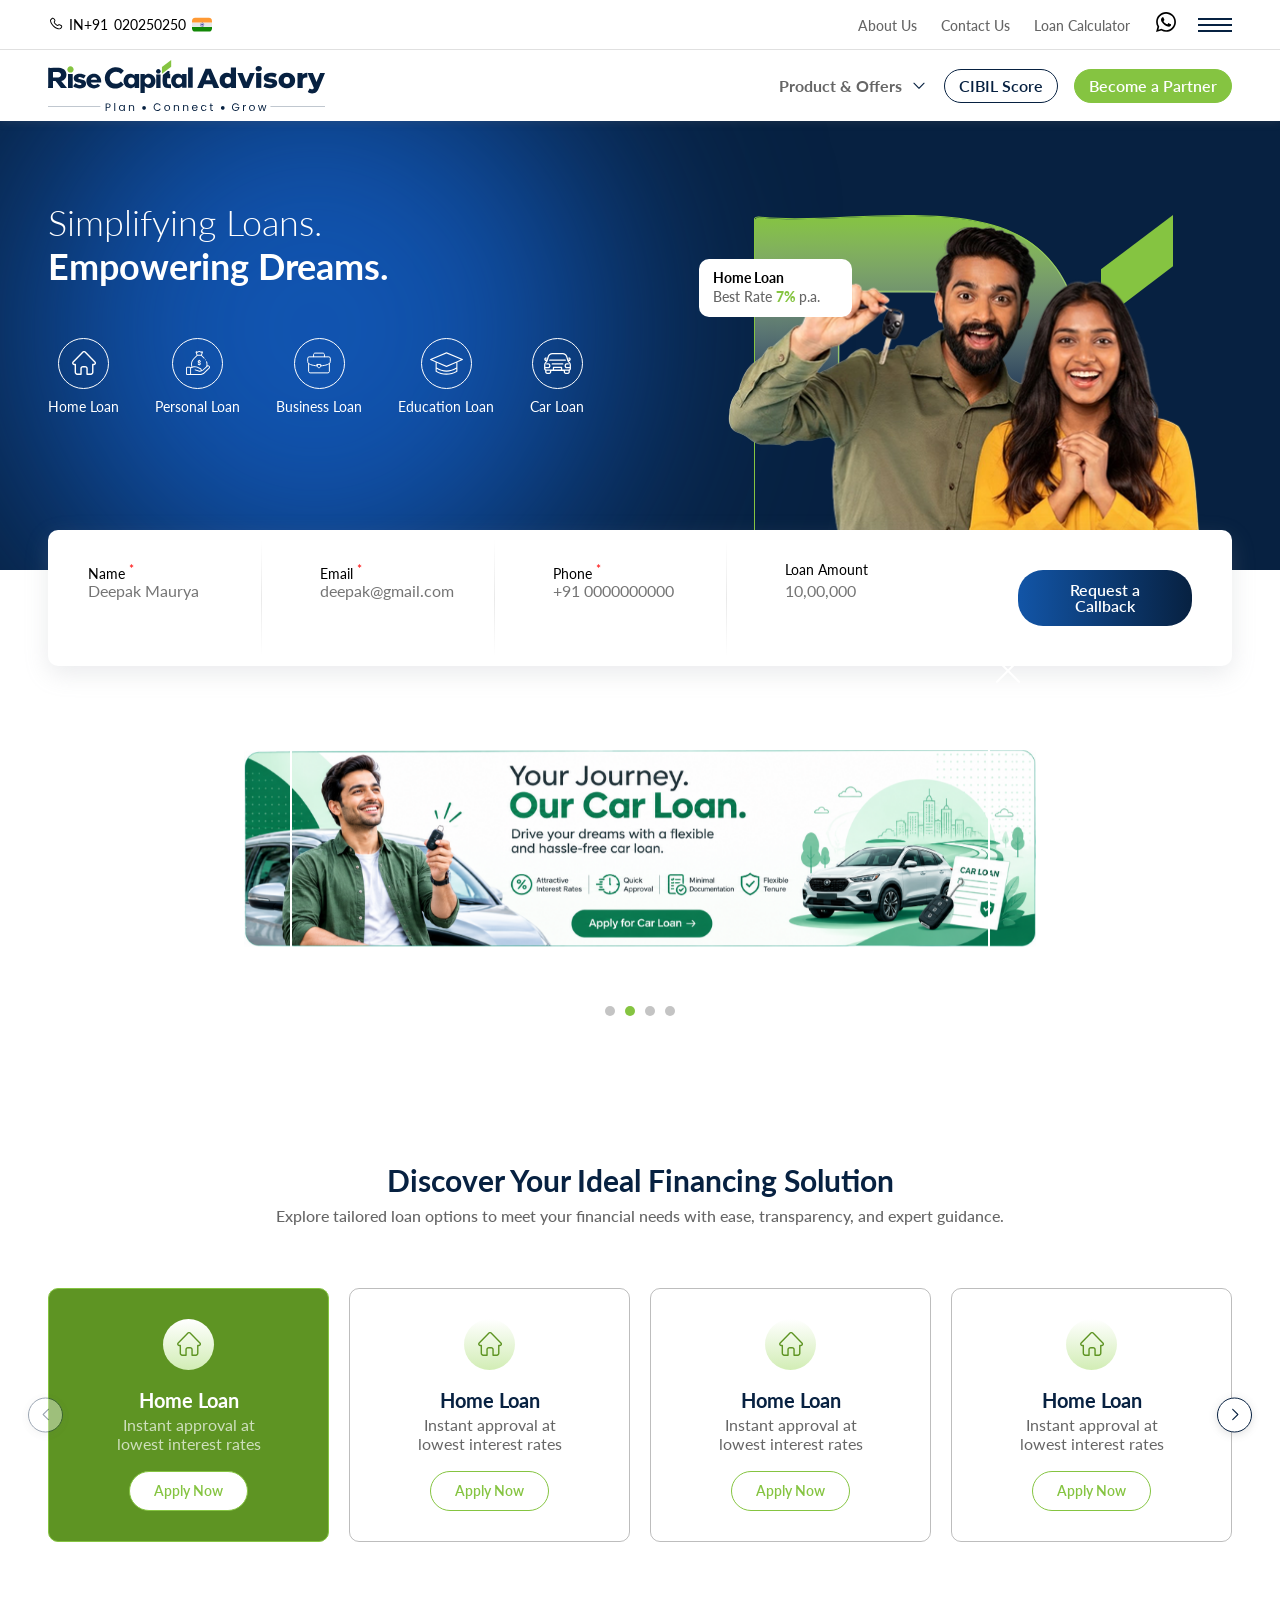
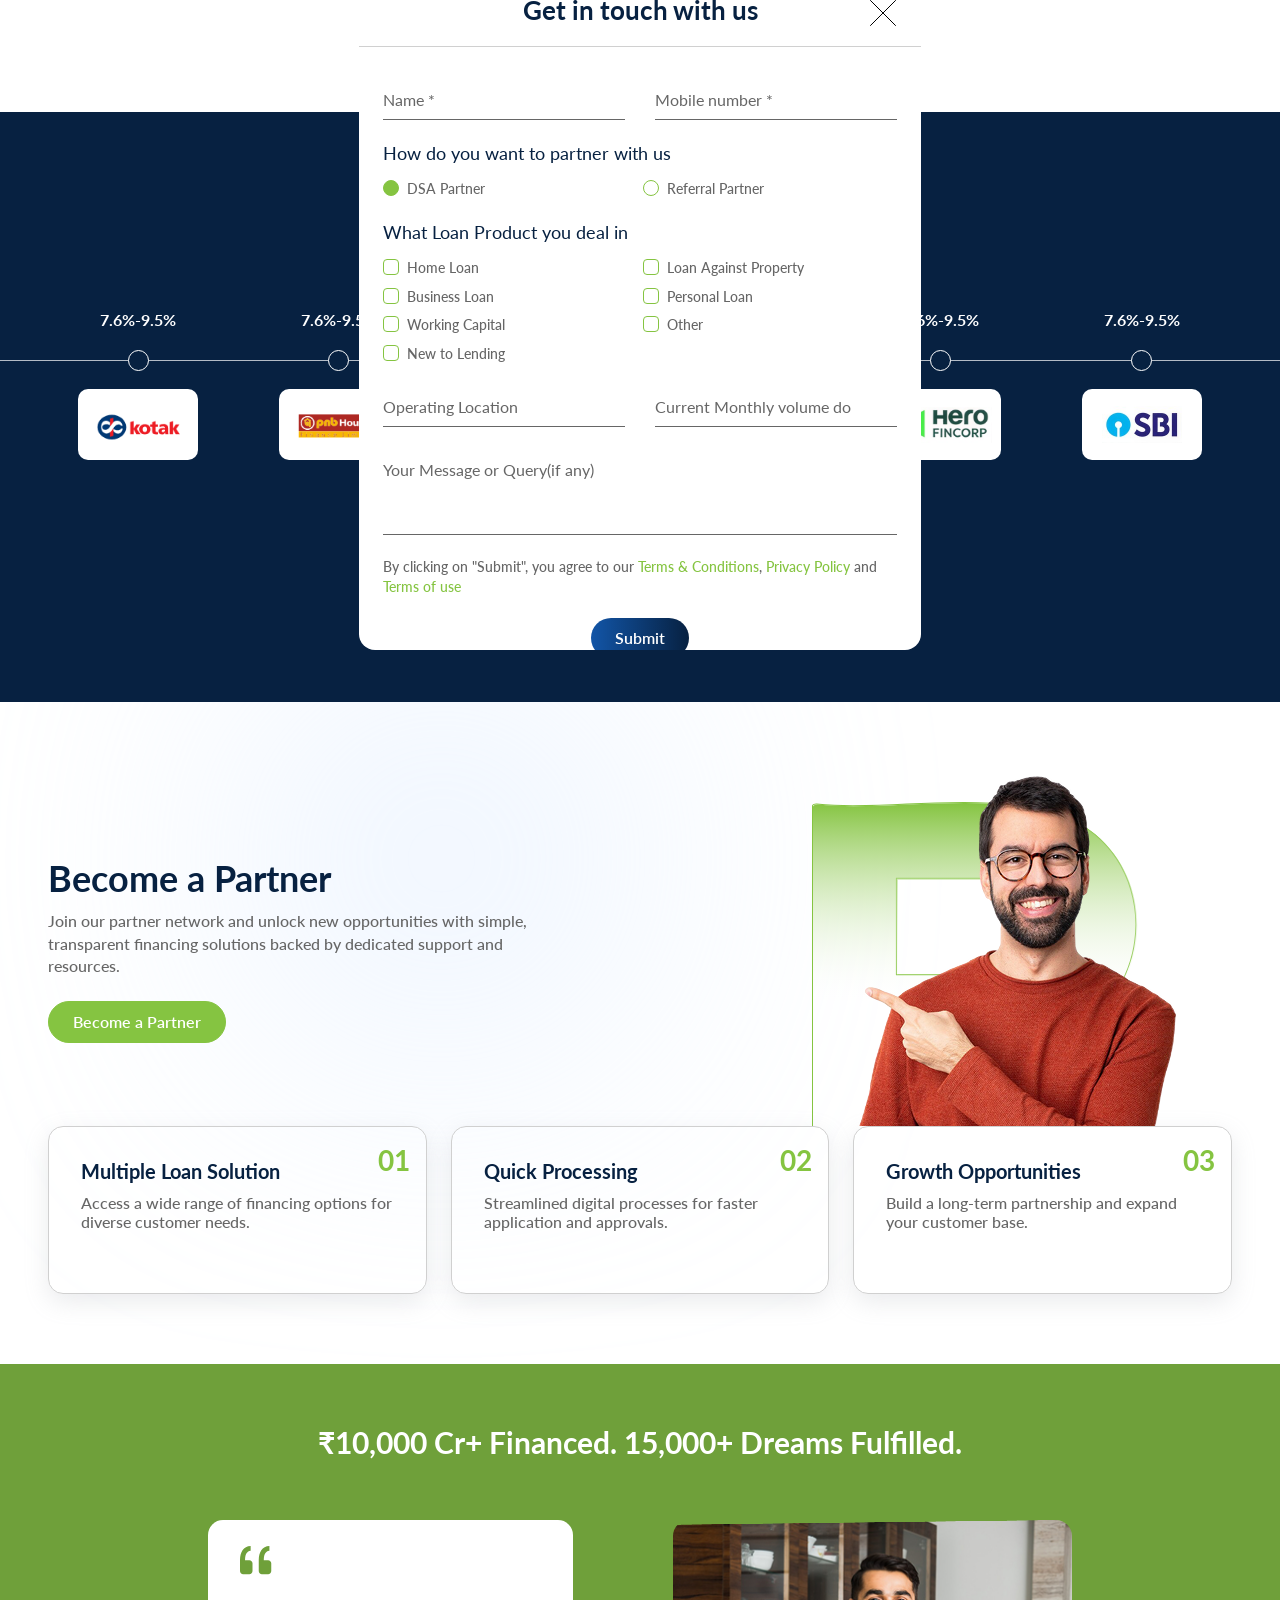
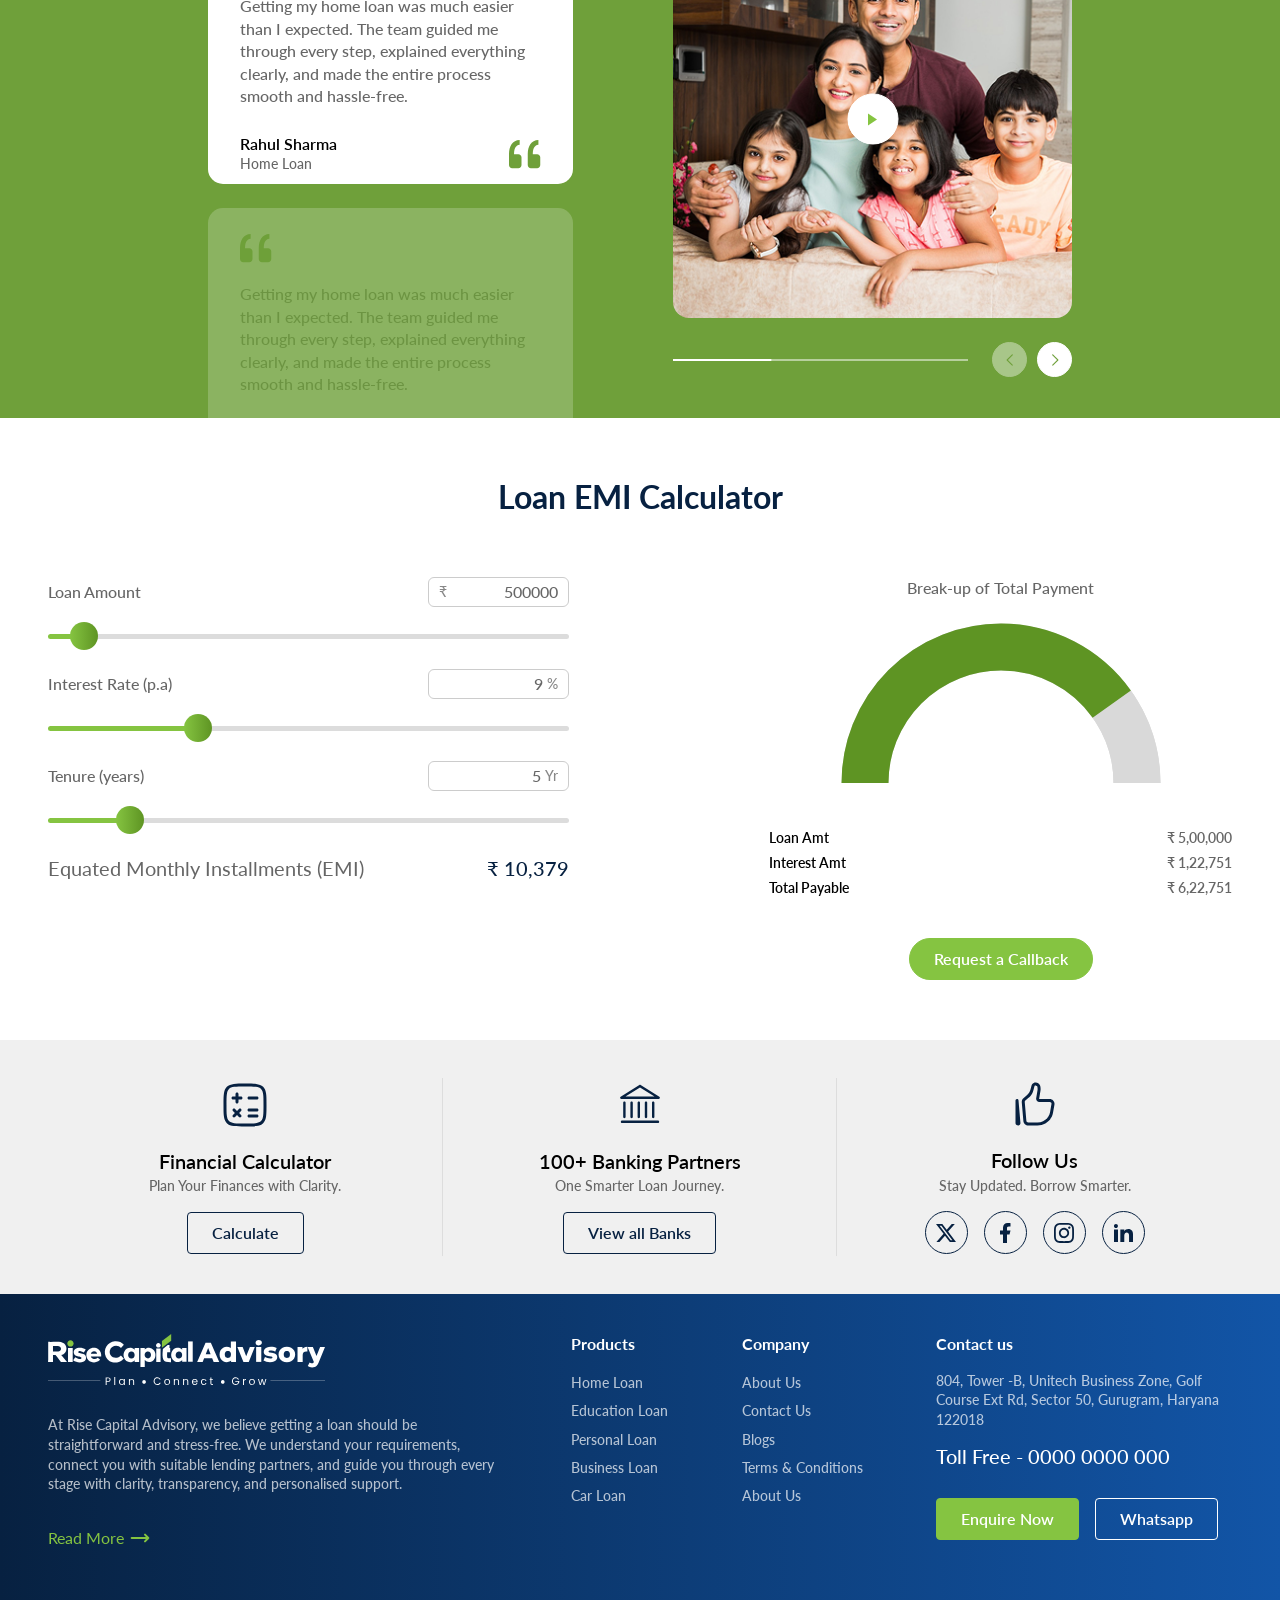
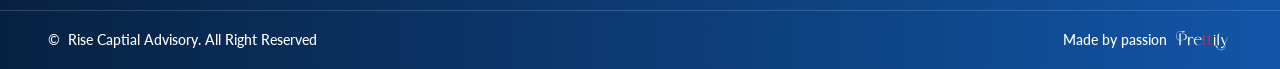
==== commit 6fbc9e41: "feat(apply now): modal" ====
--- a/index.html
+++ b/index.html
@@ -61,60 +61,60 @@
                             </a>
                             <div class="drop-downmenu">
                                 <ul class="col-md-grid">
-                                    <li class="col-md"><a href="" >
-                                        <figure>
-                                            <img src="assets/image/home/family.png" alt="bank 1">
-                                        </figure>
-                                        <figcaption> 
-                                            <h5>Home Loan</h5>
-                                            <p>Buy. Built. Enhance Your Home</p>
-                                        </figcaption>
-                                    </a></li>
-                                    <li class="col-md"><a href="" >
-                                        <figure>
-                                            <img src="assets/image/home/family.png" alt="bank 1">
-                                        </figure>
-                                        <figcaption> 
-                                            <h5>Home Loan</h5>
-                                            <p>Buy. Built. Enhance Your Home</p>
-                                        </figcaption>
-                                    </a></li>
-                                    <li class="col-md"><a href="" >
-                                        <figure>
-                                            <img src="assets/image/home/family.png" alt="bank 1">
-                                        </figure>
-                                        <figcaption> 
-                                            <h5>Home Loan</h5>
-                                            <p>Buy. Built. Enhance Your Home</p>
-                                        </figcaption>
-                                    </a></li>
-                                    <li class="col-md"><a href="" >
-                                        <figure>
-                                            <img src="assets/image/home/family.png" alt="bank 1">
-                                        </figure>
-                                        <figcaption> 
-                                            <h5>Home Loan</h5>
-                                            <p>Buy. Built. Enhance Your Home</p>
-                                        </figcaption>
-                                    </a></li>
-                                    <li class="col-md"><a href="" >
-                                        <figure>
-                                            <img src="assets/image/home/family.png" alt="bank 1">
-                                        </figure>
-                                        <figcaption> 
-                                            <h5>Home Loan</h5>
-                                            <p>Buy. Built. Enhance Your Home</p>
-                                        </figcaption>
-                                    </a></li>
-                                    <li class="col-md"><a href="" >
-                                        <figure>
-                                            <img src="assets/image/home/family.png" alt="bank 1">
-                                        </figure>
-                                        <figcaption> 
-                                            <h5>Home Loan</h5>
-                                            <p>Buy. Built. Enhance Your Home</p>
-                                        </figcaption>
-                                    </a></li>
+                                    <li class="col-md"><a href="">
+                                            <figure>
+                                                <img src="assets/image/home/family.png" alt="bank 1">
+                                            </figure>
+                                            <figcaption>
+                                                <h5>Home Loan</h5>
+                                                <p>Buy. Built. Enhance Your Home</p>
+                                            </figcaption>
+                                        </a></li>
+                                    <li class="col-md"><a href="">
+                                            <figure>
+                                                <img src="assets/image/home/family.png" alt="bank 1">
+                                            </figure>
+                                            <figcaption>
+                                                <h5>Home Loan</h5>
+                                                <p>Buy. Built. Enhance Your Home</p>
+                                            </figcaption>
+                                        </a></li>
+                                    <li class="col-md"><a href="">
+                                            <figure>
+                                                <img src="assets/image/home/family.png" alt="bank 1">
+                                            </figure>
+                                            <figcaption>
+                                                <h5>Home Loan</h5>
+                                                <p>Buy. Built. Enhance Your Home</p>
+                                            </figcaption>
+                                        </a></li>
+                                    <li class="col-md"><a href="">
+                                            <figure>
+                                                <img src="assets/image/home/family.png" alt="bank 1">
+                                            </figure>
+                                            <figcaption>
+                                                <h5>Home Loan</h5>
+                                                <p>Buy. Built. Enhance Your Home</p>
+                                            </figcaption>
+                                        </a></li>
+                                    <li class="col-md"><a href="">
+                                            <figure>
+                                                <img src="assets/image/home/family.png" alt="bank 1">
+                                            </figure>
+                                            <figcaption>
+                                                <h5>Home Loan</h5>
+                                                <p>Buy. Built. Enhance Your Home</p>
+                                            </figcaption>
+                                        </a></li>
+                                    <li class="col-md"><a href="">
+                                            <figure>
+                                                <img src="assets/image/home/family.png" alt="bank 1">
+                                            </figure>
+                                            <figcaption>
+                                                <h5>Home Loan</h5>
+                                                <p>Buy. Built. Enhance Your Home</p>
+                                            </figcaption>
+                                        </a></li>
                                 </ul>
                                 <a href="" class="btn gradient-btn">View all</a>
                             </div>
@@ -310,7 +310,7 @@
                                     </figure>
                                     <h4>Home Loan</h4>
                                     <p>Instant approval at lowest interest rates</p>
-                                    <button class="btn secondary-border">Apply Now</button>
+                                    <button data-modal="apply-modal" class="btn secondary-border">Apply Now</button>
                                 </div>
                             </div>
                             <div class="swiper-slide">
@@ -320,7 +320,7 @@
                                     </figure>
                                     <h4>Home Loan</h4>
                                     <p>Instant approval at lowest interest rates</p>
-                                    <button class="btn secondary-border">Apply Now</button>
+                                    <button data-modal="apply-modal" class="btn secondary-border">Apply Now</button>
                                 </div>
                             </div>
                             <div class="swiper-slide">
@@ -330,7 +330,7 @@
                                     </figure>
                                     <h4>Home Loan</h4>
                                     <p>Instant approval at lowest interest rates</p>
-                                    <button class="btn secondary-border">Apply Now</button>
+                                    <button data-modal="apply-modal" class="btn secondary-border">Apply Now</button>
                                 </div>
                             </div>
                             <div class="swiper-slide">
@@ -340,7 +340,7 @@
                                     </figure>
                                     <h4>Home Loan</h4>
                                     <p>Instant approval at lowest interest rates</p>
-                                    <button class="btn secondary-border">Apply Now</button>
+                                    <button data-modal="apply-modal" class="btn secondary-border">Apply Now</button>
                                 </div>
                             </div>
                             <div class="swiper-slide">
@@ -350,14 +350,14 @@
                                     </figure>
                                     <h4>Home Loan</h4>
                                     <p>Instant approval at lowest interest rates</p>
-                                    <button class="btn secondary-border">Apply Now</button>
-                                </div>
-                            </div>
-                        </div>
-                    </div>
-                </div>
-
-                <button class="btn gradient-btn">Request a Callback</button>
+                                    <button data-modal="apply-modal" class="btn secondary-border">Apply Now</button>
+                                </div>
+                            </div>
+                        </div>
+                    </div>
+                </div>
+
+                <button data-modal="enquire-modal" class="btn gradient-btn">Request a Callback</button>
             </div>
         </section>
 
@@ -441,7 +441,7 @@
                             </div>
                         </div>
                     </div>
-                    <button class="btn secondary-btn">Request a Callback</button>
+                    <button data-modal="enquire-modal" class="btn secondary-btn">Request a Callback</button>
                 </div>
             </div>
         </section>
@@ -765,8 +765,8 @@
                             Toll Free - <a href="tel:0000000000">0000 0000 000</a>
                         </p>
                         <div class="action">
-                            <button class="btn secondary-btn">Enquire Now</button>
-                            <button class="btn white-border">Whatsapp</button>
+                            <button data-modal="enquire-modal" class="btn secondary-btn">Enquire Now</button>
+                            <a href="javascript:void(0)" class="btn white-border">Whatsapp</a>
                         </div>
                     </div>
                 </div>
@@ -834,7 +834,7 @@
             </svg>
         </button>
         <div class="model-body">
-            <div class="title"> 
+            <div class="title">
                 <h4>Enquire Now</h4>
                 <p>Have a question? We’re here to help.</p>
             </div>
@@ -856,14 +856,106 @@
                     <label for="">Message</label>
                 </div>
                 <div class="sbmt-grp text-center full">
-                    <a href="" class="btn black">SUBMIT</a>
+                    <a href="" class="btn gradient-btn">SUBMIT</a>
                 </div>
             </div>
         </div>
-    </div> 
+    </div>
+
+    <div class="modal apply-modal">
+        <button class="close">
+            <svg width="26" height="26" viewBox="0 0 26 26" fill="none" xmlns="http://www.w3.org/2000/svg">
+                <path d="M0.5 0.5L25.5 25.5M0.5 25.5L25.5 0.5" stroke="black" stroke-linecap="round"
+                    stroke-linejoin="round" />
+            </svg>
+        </button>
+        <div class="modal-body">
+            <div class="heading">
+                <h3> Get in touch with us</h3>
+            </div>
+            <form action="" class="form form-grid">
+                <div class="form-group">
+                    <input type="text" placeholder="" checked>
+                    <label for="">Name *</label>
+                </div>
+                <div class="form-group">
+                    <input type="number" placeholder="">
+                    <label for="">Mobile number *</label>
+                </div>
+                <div class="partner-type row">
+                    <h4>How do you want to partner with us</h4>
+                    <ul class="radio-list">
+                        <li>
+                            <input type="radio" id="dsa" name="partner" placeholder="" checked>
+                            <label for="dsa">DSA Partner</label>
+                        </li>
+                        <li>
+                            <input type="radio" id="referral" name="partner" placeholder="">
+                            <label for="referral">Referral Partner</label>
+                        </li>
+                    </ul>
+                </div>
+                <div class="loan-type row">
+                    <h4>What Loan Product you deal in </h4>
+                    <ul class="checkbox-list">
+                        <li>
+                            <input type="checkbox" id="home-loan" name="home-loan" placeholder="">
+                            <label for="home-loan">Home Loan</label>
+                        </li>
+                        <li>
+                            <input type="checkbox" id="lap" name="loan-against-property" placeholder="">
+                            <label for="lap">Loan Against Property</label>
+                        </li>
+                        <li>
+                            <input type="checkbox" id="business-loan" name="business-loan" placeholder="">
+                            <label for="business-loan">Business Loan</label>
+                        </li>
+                        <li>
+                            <input type="checkbox" id="personal-loan" name="personal-loan" placeholder="">
+                            <label for="personal-loan">Personal Loan</label>
+                        </li>
+                        <li>
+                            <input type="checkbox" id="working-capital" name="working-capital" placeholder="">
+                            <label for="working-capital">Working Capital</label>
+                        </li>
+                        <li>
+                            <input type="checkbox" id="other" name="other" placeholder="">
+                            <label for="other">Other</label>
+                        </li>
+                        <li>
+                            <input type="checkbox" id="new-to-lending" name="new-to-lending" placeholder="">
+                            <label for="new-to-lending">New to Lending</label>
+                        </li>
+                    </ul>
+                </div>
+                <div class="form-group">
+                    <input type="text" placeholder="">
+                    <label for="">Operating Location</label>
+                </div>
+                <div class="form-group">
+                    <input type="number" placeholder="">
+                    <label for="">Current Monthly volume do</label>
+                </div>
+                <div class="form-group full">
+                    <textarea name="" id="" placeholder=""></textarea>
+                    <label for="">Your Message or Query(if any)</label>
+                </div>
+
+                <div class="form-caption">
+                    <p>By clicking on "Submit", you agree to our <a href="terms-condition">Terms &
+                            Conditions</a>, <a href="privacy-policy">Privacy Policy</a> and <a href="disclaimer">Terms
+                            of
+                            use</a></p>
+                </div>
+                <div class="sbmt-btn">
+                    <button class="btn gradient-btn">Submit</button>
+                </div>
+            </form>
+        </div>
+    </div>
 
     <div class="modal video-modal">
-        <div class="model-body"> 
+        <div class="model-body">
             <button class="close-video close">
                 <svg width="24" height="24" viewBox="0 0 24 24" fill="none" xmlns="http://www.w3.org/2000/svg">
                     <path d="M0.75 0.75L23.25 23.25M0.75 23.25L23.25 0.75" stroke="black" stroke-linecap="round"
--- a/assets/sass/header/header.css
+++ b/assets/sass/header/header.css
@@ -1,3 +1,4 @@
+@charset "UTF-8";
 @keyframes shine {
   from {
     opacity: 0;
@@ -116,10 +117,19 @@
   cursor: initial;
   padding: 0 var(--paddingleftright);
 }
-.form .form-group input:focus, .form .form-group input.valid, .form .form-group textarea:focus, .form .form-group textarea.valid {
+.form .form-group input:not(:-moz-placeholder), .form .form-group textarea:not(:-moz-placeholder) {
   outline: none;
 }
-.form .form-group input:focus ~ label, .form .form-group input.valid ~ label, .form .form-group textarea:focus ~ label, .form .form-group textarea.valid ~ label {
+.form .form-group input:focus, .form .form-group input.valid, .form .form-group input:not(:placeholder-shown), .form .form-group textarea:focus, .form .form-group textarea.valid, .form .form-group textarea:not(:placeholder-shown) {
+  outline: none;
+}
+.form .form-group input:not(:-moz-placeholder) ~ label, .form .form-group textarea:not(:-moz-placeholder) ~ label {
+  font-size: var(--labelfontafter);
+  color: var(--labelafter);
+  top: calc(var(--labelfontafter) / -2);
+  background: var(--labelbackground);
+}
+.form .form-group input:focus ~ label, .form .form-group input.valid ~ label, .form .form-group input:not(:placeholder-shown) ~ label, .form .form-group textarea:focus ~ label, .form .form-group textarea.valid ~ label, .form .form-group textarea:not(:placeholder-shown) ~ label {
   font-size: var(--labelfontafter);
   color: var(--labelafter);
   top: calc(var(--labelfontafter) / -2);
@@ -154,7 +164,12 @@
   padding: 0 var(--paddingleftright);
   padding-right: 15px;
 }
-.form .form-group textarea:focus, .form .form-group textarea.valid {
+.form .form-group textarea:not(:-moz-placeholder) {
+  outline: none;
+  margin-top: 13px;
+  height: calc(var(--textareaheight) - 13px);
+}
+.form .form-group textarea:focus, .form .form-group textarea.valid, .form .form-group textarea:not(:placeholder-shown) {
   outline: none;
   margin-top: 13px;
   height: calc(var(--textareaheight) - 13px);
@@ -569,7 +584,7 @@
 
 h1 {
   font-weight: 700;
-  font-size: 48px;
+  font-size: 36px;
   line-height: 1.4;
   line-height: 1.05;
 }
@@ -597,7 +612,7 @@
 h2 {
   font-family: "Lato", sans-serif;
   font-weight: 700;
-  font-size: 36px;
+  font-size: 30px;
   line-height: 1.3;
   color: var(--primary);
 }
@@ -2544,4 +2559,115 @@
   width: 100%;
   aspect-ratio: 1.9;
   border: 2px solid var(--white);
+}
+
+.modal.apply-modal {
+  top: 100%;
+  left: 50%;
+  translate: -50% 100%;
+  background: var(--white);
+  z-index: 20;
+  max-width: 562px;
+  width: 100%;
+  max-height: 75vh;
+  height: 100%;
+  border-radius: 16px;
+  overflow: hidden;
+  transition: 0.5s ease;
+}
+.modal.apply-modal.is-open {
+  top: 50%;
+  translate: -50% -50%;
+}
+.modal.apply-modal .modal-body {
+  height: 100%;
+  display: flex;
+  flex-direction: column;
+}
+.modal.apply-modal .modal-body .heading {
+  flex-shrink: 0;
+  padding: 16px 24px;
+  border-bottom: 1px solid var(--border);
+}
+.modal.apply-modal .modal-body .heading h3 {
+  color: var(--primary);
+  font-size: 26px;
+  text-align: center;
+  font-weight: 700;
+}
+.modal.apply-modal .modal-body .form {
+  flex: 1;
+  min-height: 0;
+  overflow-y: auto;
+  padding: 32px 24px 24px;
+}
+.modal.apply-modal .modal-body .form.form-grid {
+  --item: 2;
+}
+.modal.apply-modal .modal-body .form .form-group.full {
+  grid-column: span 2;
+}
+.modal.apply-modal .modal-body .form .row {
+  grid-column: span 2;
+}
+.modal.apply-modal .modal-body .form .row ul {
+  display: grid;
+  grid-template-columns: repeat(2, 1fr);
+  gap: 6px;
+}
+.modal.apply-modal .modal-body .form .row ul li label {
+  font-size: 14px;
+  padding-left: 24px;
+  position: relative;
+}
+.modal.apply-modal .modal-body .form .row ul li label::before {
+  position: absolute;
+  left: 0;
+  top: 0;
+  width: 16px;
+  height: 16px;
+  content: "";
+  transition: 0.5s ease;
+  border: 1px solid var(--secondary);
+}
+.modal.apply-modal .modal-body .form .row ul li input[type=radio], .modal.apply-modal .modal-body .form .row ul li input[type=checkbox] {
+  display: none;
+}
+.modal.apply-modal .modal-body .form .row .radio-list li label::before {
+  border-radius: 50%;
+}
+.modal.apply-modal .modal-body .form .row .radio-list li input:checked ~ label::before {
+  background-color: var(--secondary);
+}
+.modal.apply-modal .modal-body .form .row .checkbox-list li label::before {
+  border-radius: 4px;
+}
+.modal.apply-modal .modal-body .form .row .checkbox-list li input:checked ~ label::before {
+  content: "✓";
+  background-color: var(--secondary);
+  color: var(--white);
+  font-size: 14px;
+  font-weight: 400;
+  text-align: center;
+  line-height: 16px;
+}
+.modal.apply-modal .modal-body .form h4 {
+  font-size: 18px;
+  margin-bottom: 12px;
+  color: var(--primary);
+}
+.modal.apply-modal .modal-body .form .form-caption,
+.modal.apply-modal .modal-body .form .sbmt-btn {
+  grid-column: span 2;
+}
+.modal.apply-modal .modal-body .form .form-caption .btn,
+.modal.apply-modal .modal-body .form .sbmt-btn .btn {
+  margin: 0 auto;
+  display: block;
+}
+.modal.apply-modal .modal-body .form .form-caption p {
+  font-size: 14px;
+}
+.modal.apply-modal .modal-body .form .form-caption p a {
+  color: var(--secondary);
 }/*# sourceMappingURL=header.css.map */
--- a/assets/sass/home/home.css
+++ b/assets/sass/home/home.css
@@ -116,10 +116,19 @@
   cursor: initial;
   padding: 0 var(--paddingleftright);
 }
-.form .form-group input:focus, .form .form-group input.valid, .form .form-group textarea:focus, .form .form-group textarea.valid {
+.form .form-group input:not(:-moz-placeholder), .form .form-group textarea:not(:-moz-placeholder) {
   outline: none;
 }
-.form .form-group input:focus ~ label, .form .form-group input.valid ~ label, .form .form-group textarea:focus ~ label, .form .form-group textarea.valid ~ label {
+.form .form-group input:focus, .form .form-group input.valid, .form .form-group input:not(:placeholder-shown), .form .form-group textarea:focus, .form .form-group textarea.valid, .form .form-group textarea:not(:placeholder-shown) {
+  outline: none;
+}
+.form .form-group input:not(:-moz-placeholder) ~ label, .form .form-group textarea:not(:-moz-placeholder) ~ label {
+  font-size: var(--labelfontafter);
+  color: var(--labelafter);
+  top: calc(var(--labelfontafter) / -2);
+  background: var(--labelbackground);
+}
+.form .form-group input:focus ~ label, .form .form-group input.valid ~ label, .form .form-group input:not(:placeholder-shown) ~ label, .form .form-group textarea:focus ~ label, .form .form-group textarea.valid ~ label, .form .form-group textarea:not(:placeholder-shown) ~ label {
   font-size: var(--labelfontafter);
   color: var(--labelafter);
   top: calc(var(--labelfontafter) / -2);
@@ -154,7 +163,12 @@
   padding: 0 var(--paddingleftright);
   padding-right: 15px;
 }
-.form .form-group textarea:focus, .form .form-group textarea.valid {
+.form .form-group textarea:not(:-moz-placeholder) {
+  outline: none;
+  margin-top: 13px;
+  height: calc(var(--textareaheight) - 13px);
+}
+.form .form-group textarea:focus, .form .form-group textarea.valid, .form .form-group textarea:not(:placeholder-shown) {
   outline: none;
   margin-top: 13px;
   height: calc(var(--textareaheight) - 13px);
@@ -569,7 +583,7 @@
 
 h1 {
   font-weight: 700;
-  font-size: 48px;
+  font-size: 36px;
   line-height: 1.4;
   line-height: 1.05;
 }
@@ -597,7 +611,7 @@
 h2 {
   font-family: "Lato", sans-serif;
   font-weight: 700;
-  font-size: 36px;
+  font-size: 30px;
   line-height: 1.3;
   color: var(--primary);
 }
--- a/assets/sass/component/component.css
+++ b/assets/sass/component/component.css
@@ -116,10 +116,19 @@
   cursor: initial;
   padding: 0 var(--paddingleftright);
 }
-.form .form-group input:focus, .form .form-group input.valid, .form .form-group textarea:focus, .form .form-group textarea.valid {
+.form .form-group input:not(:-moz-placeholder), .form .form-group textarea:not(:-moz-placeholder) {
   outline: none;
 }
-.form .form-group input:focus ~ label, .form .form-group input.valid ~ label, .form .form-group textarea:focus ~ label, .form .form-group textarea.valid ~ label {
+.form .form-group input:focus, .form .form-group input.valid, .form .form-group input:not(:placeholder-shown), .form .form-group textarea:focus, .form .form-group textarea.valid, .form .form-group textarea:not(:placeholder-shown) {
+  outline: none;
+}
+.form .form-group input:not(:-moz-placeholder) ~ label, .form .form-group textarea:not(:-moz-placeholder) ~ label {
+  font-size: var(--labelfontafter);
+  color: var(--labelafter);
+  top: calc(var(--labelfontafter) / -2);
+  background: var(--labelbackground);
+}
+.form .form-group input:focus ~ label, .form .form-group input.valid ~ label, .form .form-group input:not(:placeholder-shown) ~ label, .form .form-group textarea:focus ~ label, .form .form-group textarea.valid ~ label, .form .form-group textarea:not(:placeholder-shown) ~ label {
   font-size: var(--labelfontafter);
   color: var(--labelafter);
   top: calc(var(--labelfontafter) / -2);
@@ -154,7 +163,12 @@
   padding: 0 var(--paddingleftright);
   padding-right: 15px;
 }
-.form .form-group textarea:focus, .form .form-group textarea.valid {
+.form .form-group textarea:not(:-moz-placeholder) {
+  outline: none;
+  margin-top: 13px;
+  height: calc(var(--textareaheight) - 13px);
+}
+.form .form-group textarea:focus, .form .form-group textarea.valid, .form .form-group textarea:not(:placeholder-shown) {
   outline: none;
   margin-top: 13px;
   height: calc(var(--textareaheight) - 13px);
@@ -569,7 +583,7 @@
 
 h1 {
   font-weight: 700;
-  font-size: 48px;
+  font-size: 36px;
   line-height: 1.4;
   line-height: 1.05;
 }
@@ -597,7 +611,7 @@
 h2 {
   font-family: "Lato", sans-serif;
   font-weight: 700;
-  font-size: 36px;
+  font-size: 30px;
   line-height: 1.3;
   color: var(--primary);
 }
--- a/assets/sass/footer/footer.css
+++ b/assets/sass/footer/footer.css
@@ -116,10 +116,19 @@
   cursor: initial;
   padding: 0 var(--paddingleftright);
 }
-.form .form-group input:focus, .form .form-group input.valid, .form .form-group textarea:focus, .form .form-group textarea.valid {
+.form .form-group input:not(:-moz-placeholder), .form .form-group textarea:not(:-moz-placeholder) {
   outline: none;
 }
-.form .form-group input:focus ~ label, .form .form-group input.valid ~ label, .form .form-group textarea:focus ~ label, .form .form-group textarea.valid ~ label {
+.form .form-group input:focus, .form .form-group input.valid, .form .form-group input:not(:placeholder-shown), .form .form-group textarea:focus, .form .form-group textarea.valid, .form .form-group textarea:not(:placeholder-shown) {
+  outline: none;
+}
+.form .form-group input:not(:-moz-placeholder) ~ label, .form .form-group textarea:not(:-moz-placeholder) ~ label {
+  font-size: var(--labelfontafter);
+  color: var(--labelafter);
+  top: calc(var(--labelfontafter) / -2);
+  background: var(--labelbackground);
+}
+.form .form-group input:focus ~ label, .form .form-group input.valid ~ label, .form .form-group input:not(:placeholder-shown) ~ label, .form .form-group textarea:focus ~ label, .form .form-group textarea.valid ~ label, .form .form-group textarea:not(:placeholder-shown) ~ label {
   font-size: var(--labelfontafter);
   color: var(--labelafter);
   top: calc(var(--labelfontafter) / -2);
@@ -154,7 +163,12 @@
   padding: 0 var(--paddingleftright);
   padding-right: 15px;
 }
-.form .form-group textarea:focus, .form .form-group textarea.valid {
+.form .form-group textarea:not(:-moz-placeholder) {
+  outline: none;
+  margin-top: 13px;
+  height: calc(var(--textareaheight) - 13px);
+}
+.form .form-group textarea:focus, .form .form-group textarea.valid, .form .form-group textarea:not(:placeholder-shown) {
   outline: none;
   margin-top: 13px;
   height: calc(var(--textareaheight) - 13px);
@@ -569,7 +583,7 @@
 
 h1 {
   font-weight: 700;
-  font-size: 48px;
+  font-size: 36px;
   line-height: 1.4;
   line-height: 1.05;
 }
@@ -597,7 +611,7 @@
 h2 {
   font-family: "Lato", sans-serif;
   font-weight: 700;
-  font-size: 36px;
+  font-size: 30px;
   line-height: 1.3;
   color: var(--primary);
 }
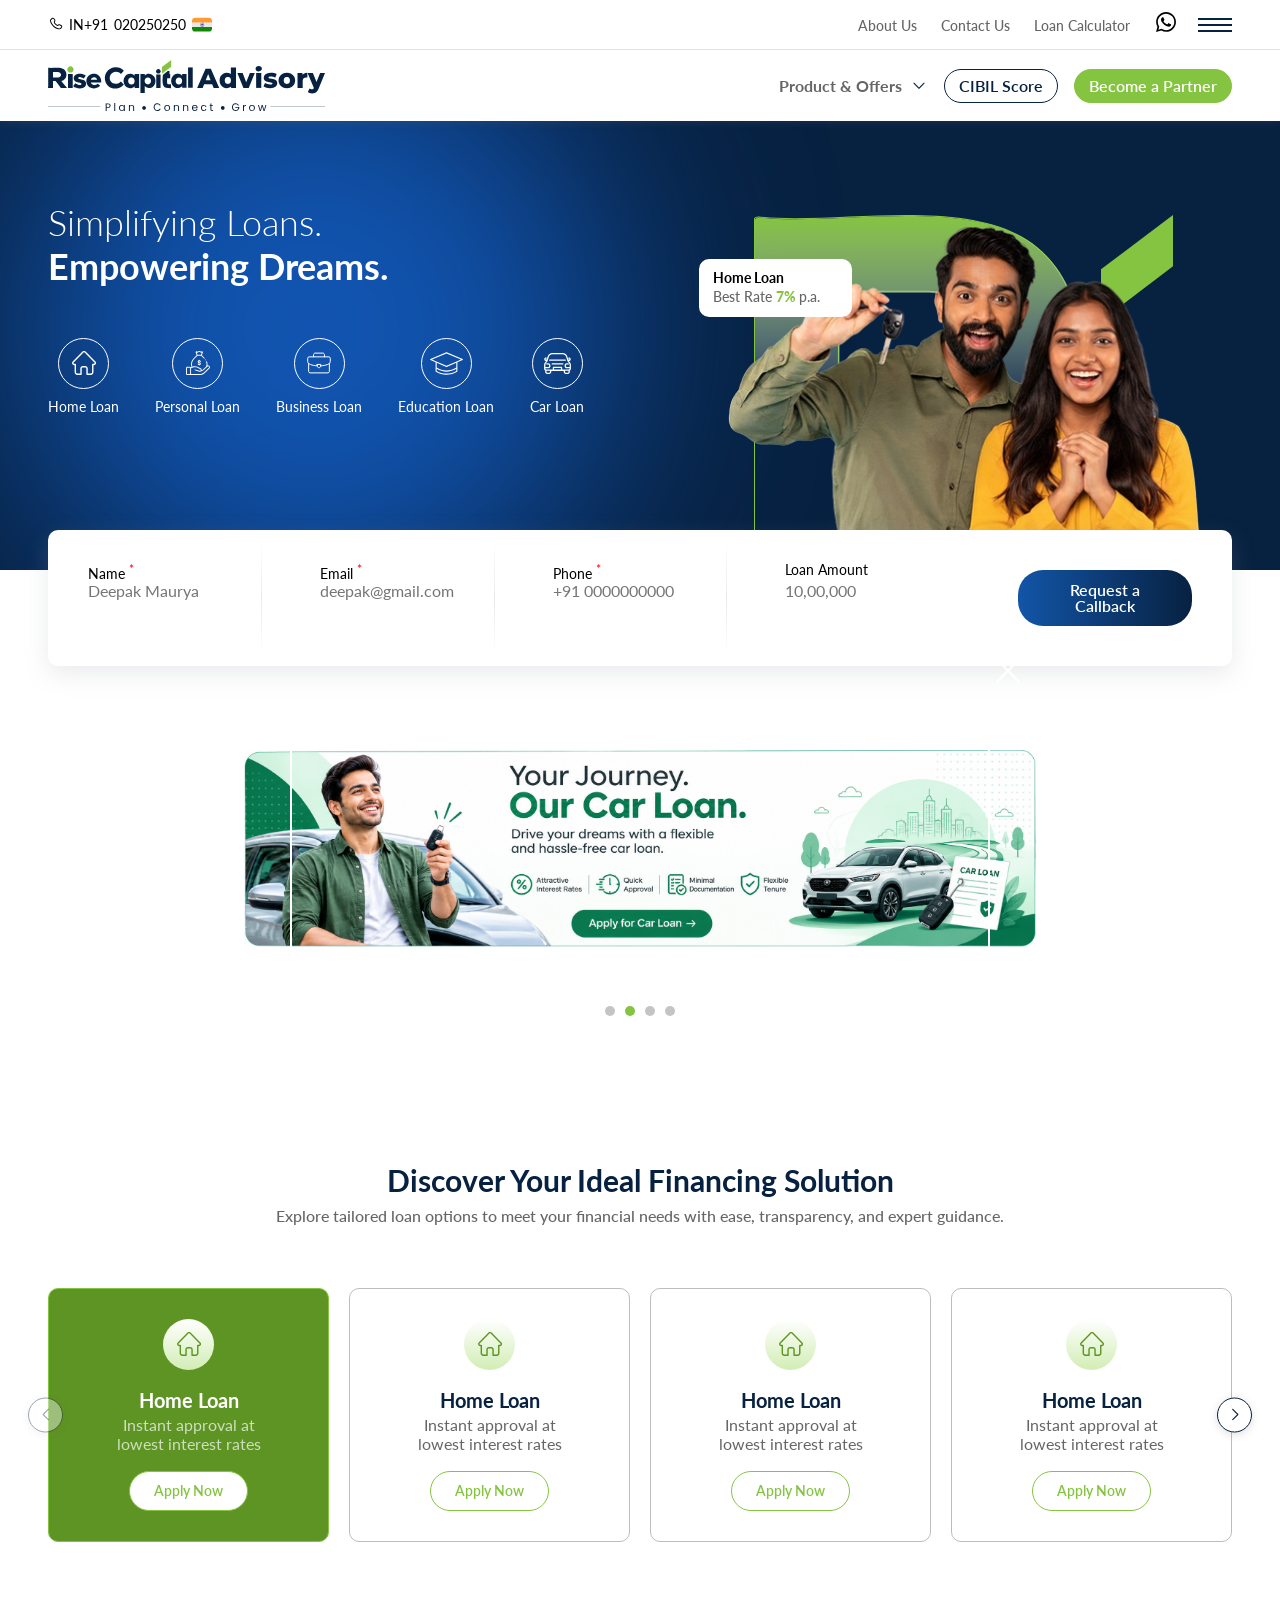
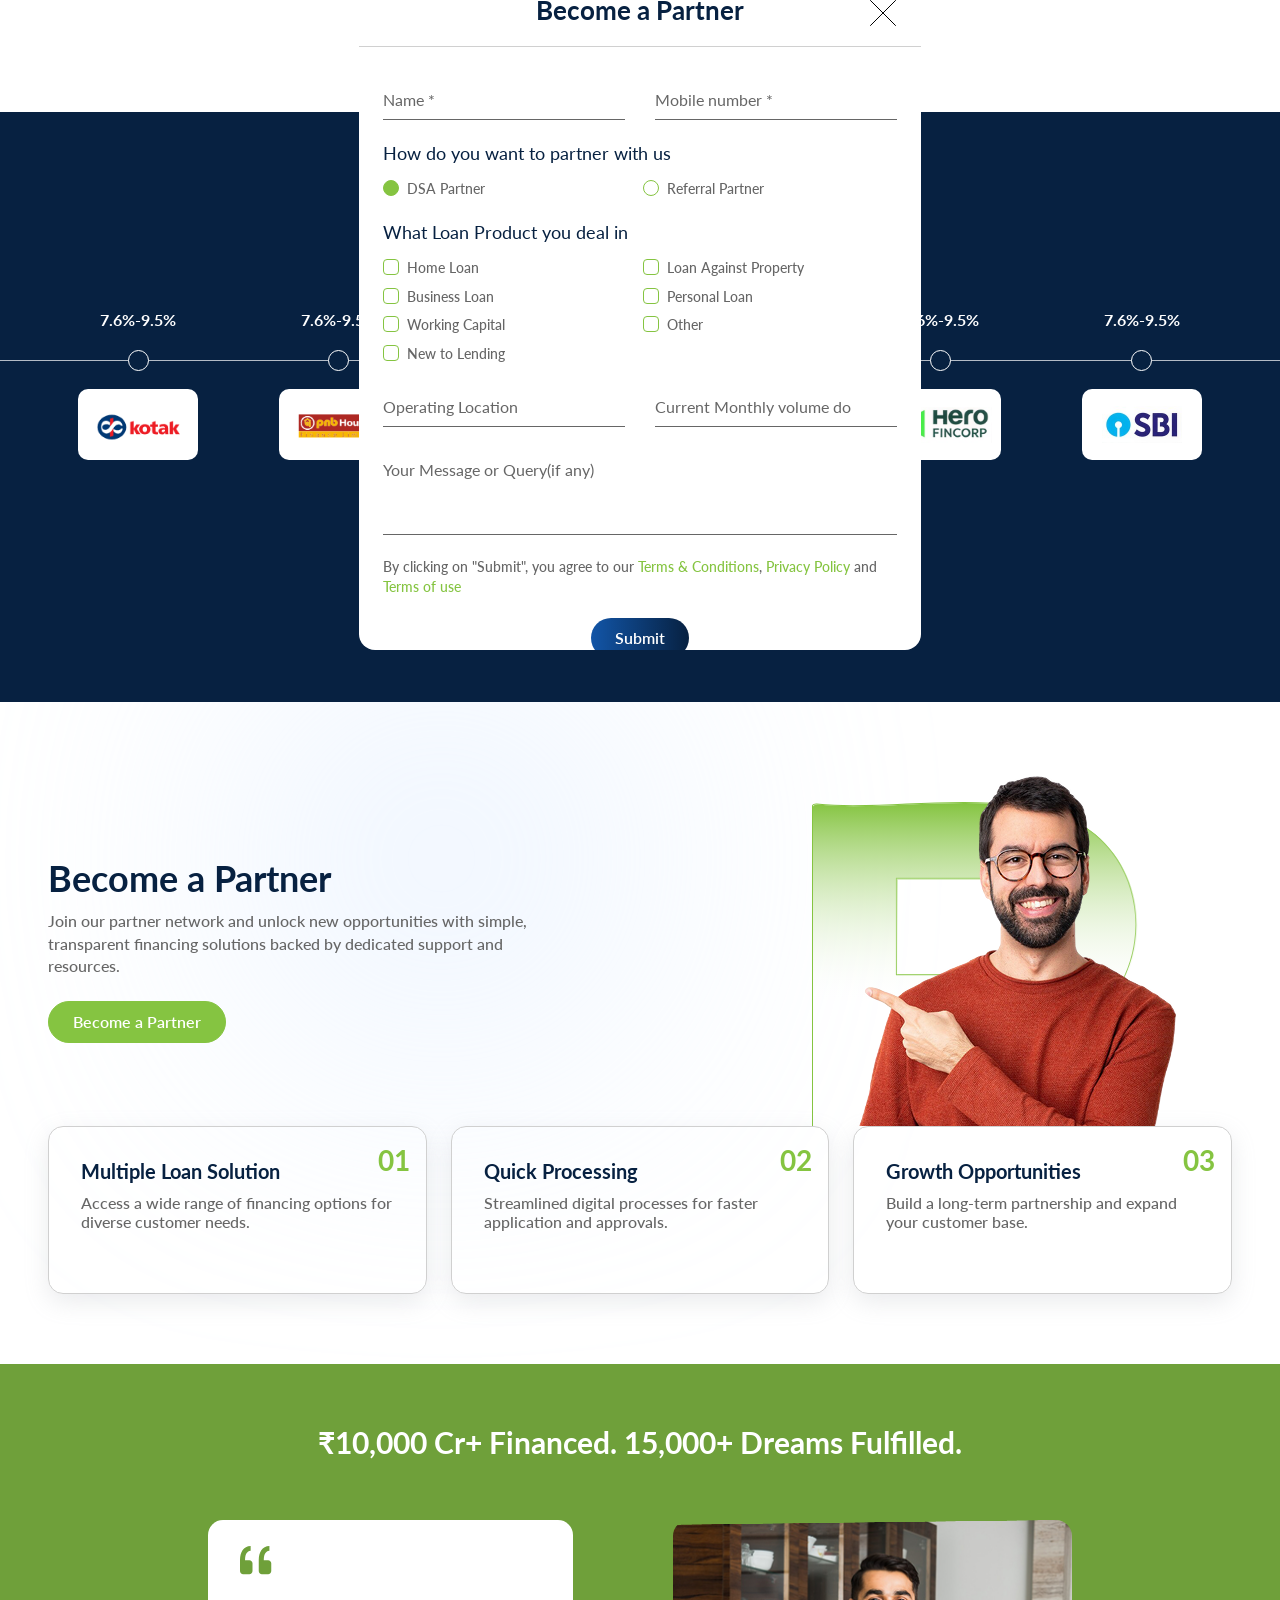
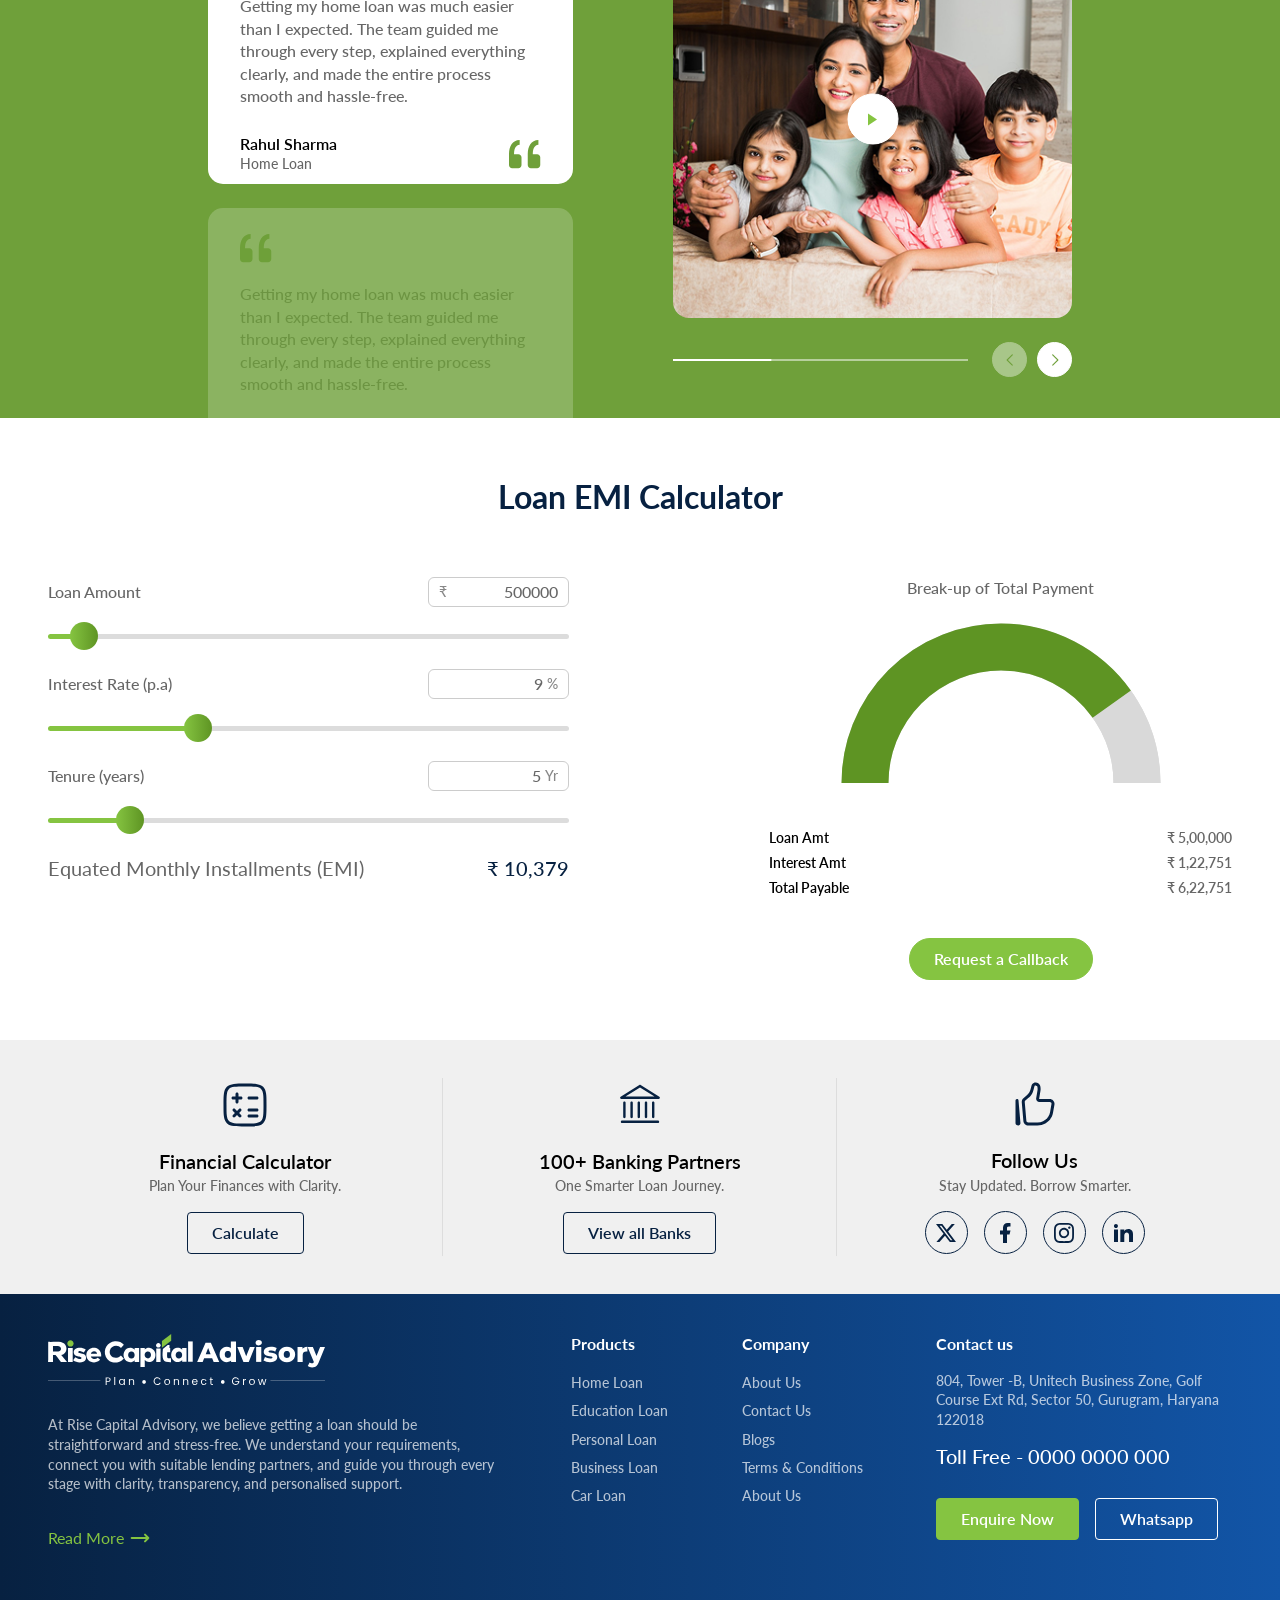
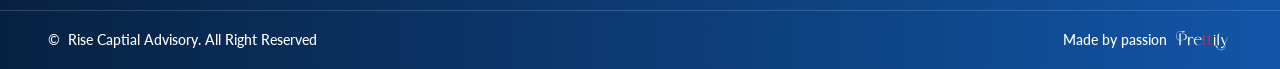
==== commit d4feb442: "feat(home): apply modal" ====
--- a/index.html
+++ b/index.html
@@ -123,7 +123,7 @@
                             <button class="btn primary-border small">CIBIL Score</button>
                         </li>
                         <li>
-                            <button class="btn secondary-btn small">Become a Partner</button>
+                            <button data-modal="modal-modal" class="btn secondary-btn small">Become a Partner</button>
                         </li>
                     </ul>
                 </div>
@@ -871,7 +871,7 @@
         </button>
         <div class="modal-body">
             <div class="heading">
-                <h3> Get in touch with us</h3>
+                <h3> Become a Partner</h3>
             </div>
             <form action="" class="form form-grid">
                 <div class="form-group">
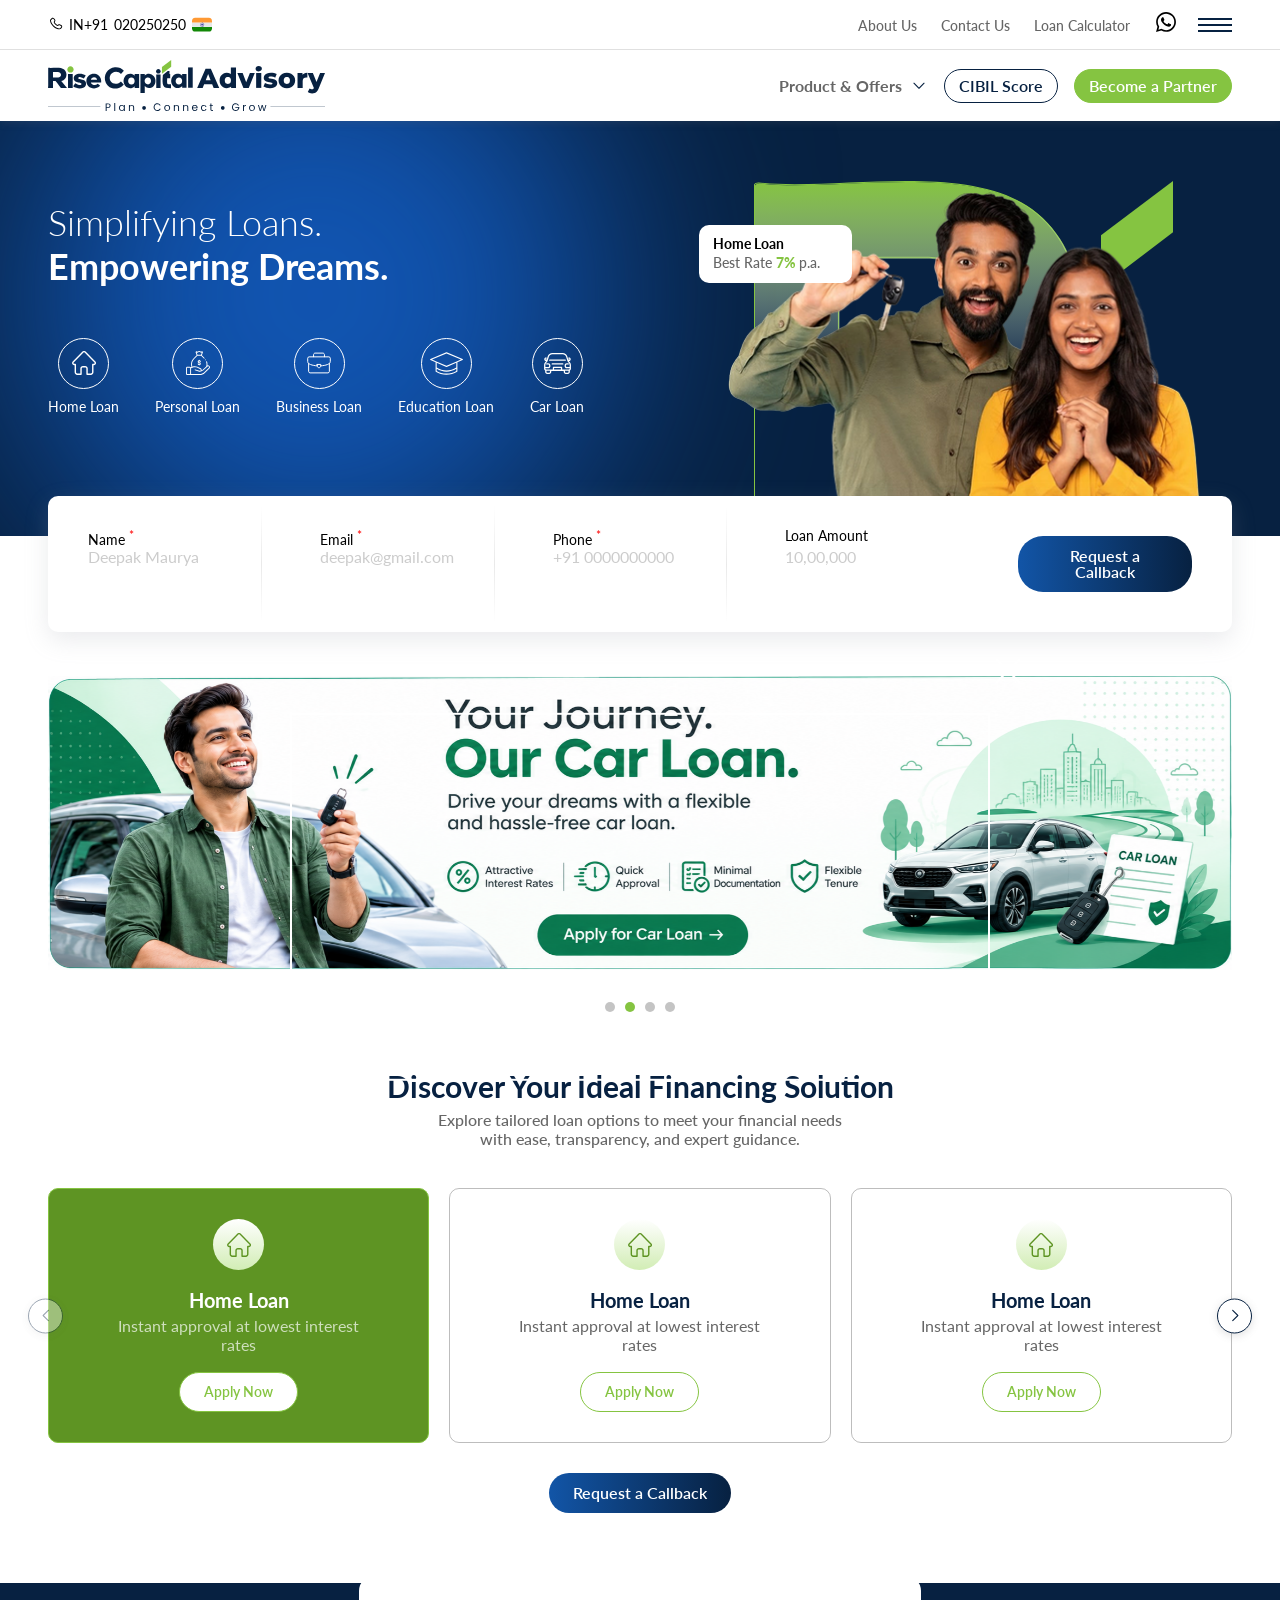
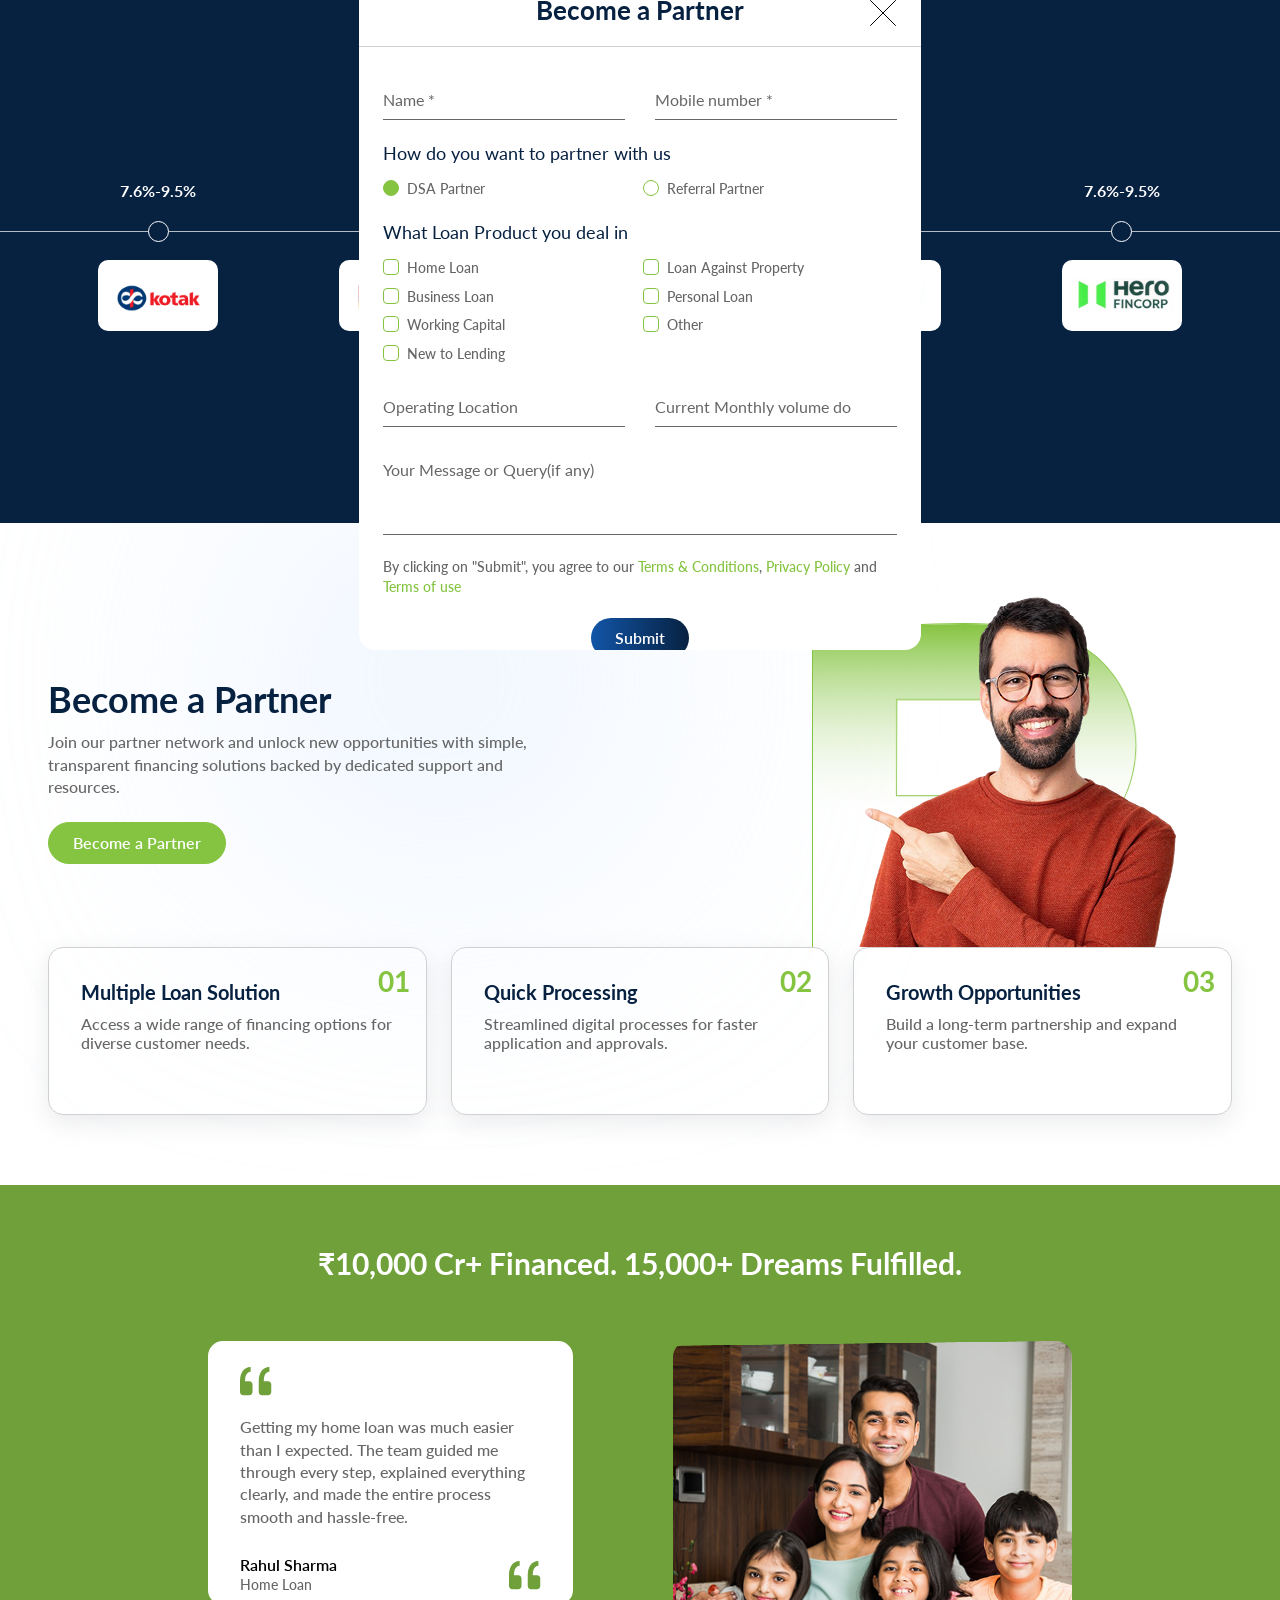
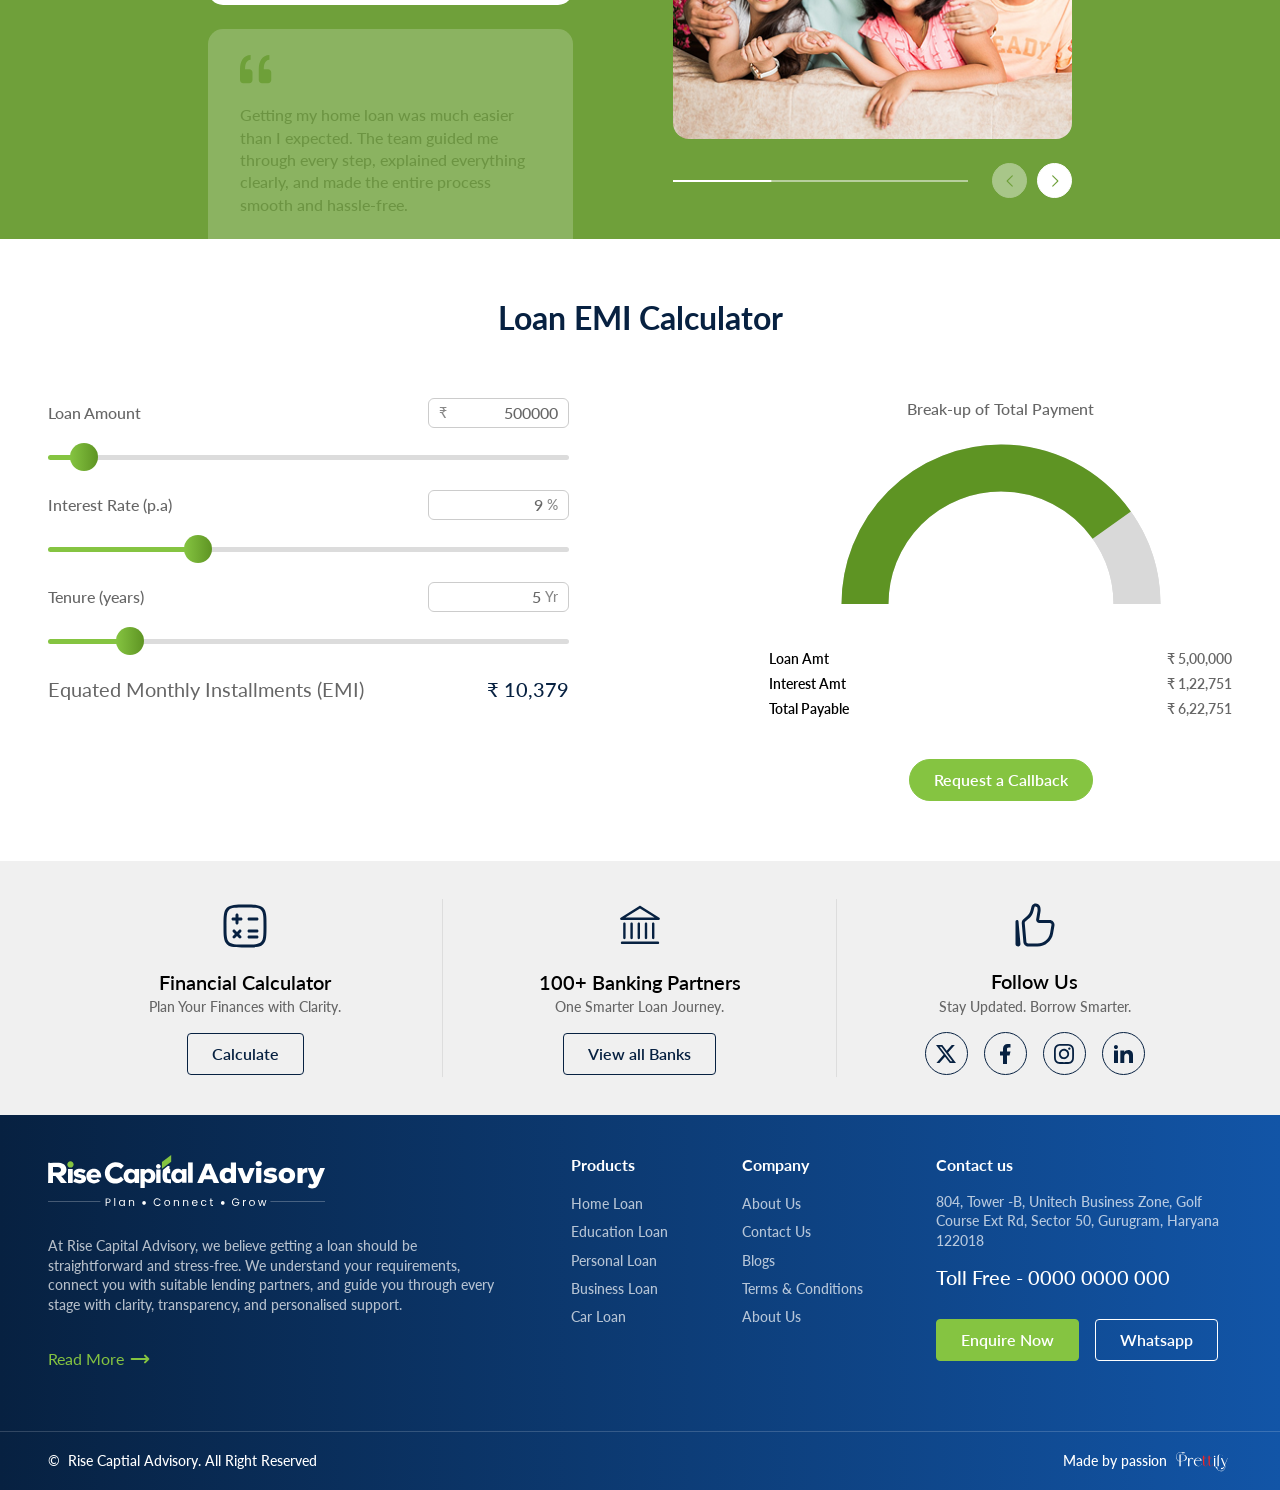
==== commit 1a8df67f: "responsive" ====
--- a/index.html
+++ b/index.html
@@ -18,7 +18,7 @@
 
 <body>
     <header>
-        <div class="upper-col">
+        <div class="upper-col mob-hide">
             <div class="header-wrap">
                 <div class="col-a">
                     <a href="tel:+91020250250" class="phone">
@@ -54,7 +54,7 @@
                 </div>
                 <div class="col-b">
                     <ul class="nav">
-                        <li class="hasdropdown">
+                        <li class="hasdropdown mob-hide">
                             <a href="javascript:void(0);" class="menu">
                                 Product & Offers
                                 <img src="assets/icon/down.svg" alt="down" class="ico" />
@@ -119,11 +119,17 @@
                                 <a href="" class="btn gradient-btn">View all</a>
                             </div>
                         </li>
-                        <li>
+                        <li class="mob-hide">
                             <button class="btn primary-border small">CIBIL Score</button>
                         </li>
-                        <li>
+                        <li class="mob-hide">
                             <button data-modal="modal-modal" class="btn secondary-btn small">Become a Partner</button>
+                        </li>
+
+                        <li class="mob-show ham-btn-another">
+                            <button data-modal="menu-modal" class="ham-btn">
+                                <span></span>
+                            </button>
                         </li>
                     </ul>
                 </div>
--- a/assets/sass/header/header.css
+++ b/assets/sass/header/header.css
@@ -618,7 +618,11 @@
 }
 @media only screen and (max-width: 768px) {
   h2 {
-    font-size: 38px;
+    font-size: 30px;
+    line-height: 1.2;
+    text-align: center;
+    color: var(--primary);
+    margin-bottom: 6px;
   }
 }
 @media only screen and (max-width: 540px) {
@@ -1191,6 +1195,11 @@
      -moz-user-select: none;
           user-select: none;
 }
+@media only screen and (max-width: 1024px) {
+  .swiper-nav.center-full {
+    width: calc(100% + 40px);
+  }
+}
 @media only screen and (max-width: 540px) {
   .swiper-nav.center-full {
     display: none;
@@ -1403,7 +1412,7 @@
 .website-content > :last-child {
   margin-bottom: 0 !important;
   max-width: 1080px;
-  margin: auto;
+  margin: 0;
 }
 .website-content h1, .website-content h2, .website-content h3, .website-content h4, .website-content h5, .website-content h6 {
   color: var(--primary);
@@ -1851,6 +1860,23 @@
 .form-grid .phone_input {
   padding-left: 76px;
 }
+.form-grid .dropdown-input select {
+  width: 100%;
+  border: none;
+  outline: none;
+}
+.form-grid .label-up label {
+  font-size: var(--labelfontafter);
+  color: var(--labelafter);
+  top: calc(var(--labelfontafter) / -2);
+  background: var(--labelbackground);
+}
+.form-grid .iti {
+  width: 100% !important;
+}
+.form-grid .iti__search-input {
+  padding-left: 40px !important;
+}
 .form-grid .iti__selected-flag {
   position: absolute;
   bottom: -16px;
@@ -2026,10 +2052,23 @@
 .heading h2 span {
   color: var(--secondary);
 }
+@media only screen and (max-width: 540px) {
+  .heading h2 {
+    font-size: 24px;
+  }
+}
 .heading p {
   font-size: 16px;
   line-height: 1.5;
   text-align: center;
+}
+@media only screen and (max-width: 540px) {
+  .heading p {
+    font-size: 14px;
+    line-height: 1.3;
+    max-width: 90%;
+    margin: auto;
+  }
 }
 
 .gradient-blur {
@@ -2158,6 +2197,70 @@
   font-family: "Lato", sans-serif;
 }
 
+.dropdown-input .custom-select {
+  position: relative;
+  width: 100%;
+}
+.dropdown-input .select-selected {
+  width: 100%;
+  padding: 14px 0px 14px 0px;
+  border-radius: 5px;
+  background: #fff;
+  cursor: pointer;
+  position: relative;
+  color: #333;
+  box-sizing: border-box;
+}
+.dropdown-input .select-selected::after {
+  content: "";
+  position: absolute;
+  right: 16px;
+  top: 50%;
+  width: 8px;
+  height: 8px;
+  border-right: 2px solid #333;
+  border-bottom: 2px solid #333;
+  transform: translateY(-70%) rotate(45deg);
+  transition: transform 0.3s ease;
+}
+.dropdown-input .custom-select.active .select-selected::after {
+  transform: translateY(-30%) rotate(225deg);
+}
+.dropdown-input .select-options {
+  display: none;
+  position: absolute;
+  top: calc(100% + 5px);
+  left: 0;
+  width: 100%;
+  max-height: 220px;
+  overflow-y: auto;
+  background: #fff;
+  border: 1px solid #ccc;
+  border-radius: 5px;
+  z-index: 4;
+  box-sizing: border-box;
+  box-shadow: 0 5px 15px rgba(0, 0, 0, 0.08);
+}
+.dropdown-input .custom-select.active .select-options {
+  display: block;
+}
+.dropdown-input .select-option {
+  padding: 8px 15px;
+  cursor: pointer;
+  transition: background 0.2s ease;
+  line-height: 1.2;
+}
+.dropdown-input .select-option:hover, .dropdown-input .dropdown-input .select-option.selected {
+  background: #f2f2f2;
+}
+.dropdown-input .custom-select select {
+  position: absolute;
+  width: 1px;
+  height: 1px;
+  opacity: 0;
+  pointer-events: none;
+}
+
 header {
   position: sticky;
   top: 0;
@@ -2213,6 +2316,7 @@
   display: flex;
   align-items: center;
   justify-content: center;
+  height: 15px;
 }
 header .upper-col .col-b .nav li .ham-btn span {
   width: 34px;
@@ -2235,6 +2339,11 @@
 }
 header .upper-col .col-b .nav li .ham-btn span::after {
   top: 6px;
+}
+@media only screen and (max-width: 540px) {
+  header .lower-col .col-a {
+    max-width: 70%;
+  }
 }
 header .lower-col .col-b .nav {
   display: flex;
@@ -2313,6 +2422,49 @@
   justify-content: center;
   width: 100px;
 }
+@media only screen and (max-width: 768px) {
+  header .mob-hide {
+    display: none;
+  }
+}
+
+.ham-btn-another {
+  display: none;
+}
+.ham-btn-another .ham-btn {
+  display: flex;
+  align-items: center;
+  justify-content: center;
+  height: 15px;
+}
+.ham-btn-another .ham-btn span {
+  width: 34px;
+  height: 2px;
+  display: block;
+  background-color: var(--primary);
+  position: relative;
+}
+.ham-btn-another .ham-btn span::before, .ham-btn-another .ham-btn span::after {
+  content: "";
+  position: absolute;
+  width: 100%;
+  height: 2px;
+  background-color: var(--primary);
+  transition: 0.5s ease;
+  left: 0;
+}
+.ham-btn-another .ham-btn span::before {
+  top: -6px;
+}
+.ham-btn-another .ham-btn span::after {
+  top: 6px;
+}
+
+@media only screen and (max-width: 768px) {
+  .mob-show {
+    display: block;
+  }
+}
 
 .menu-modal {
   max-width: 100%;
--- a/assets/sass/home/home.css
+++ b/assets/sass/home/home.css
@@ -617,7 +617,11 @@
 }
 @media only screen and (max-width: 768px) {
   h2 {
-    font-size: 38px;
+    font-size: 30px;
+    line-height: 1.2;
+    text-align: center;
+    color: var(--primary);
+    margin-bottom: 6px;
   }
 }
 @media only screen and (max-width: 540px) {
@@ -1190,6 +1194,11 @@
      -moz-user-select: none;
           user-select: none;
 }
+@media only screen and (max-width: 1024px) {
+  .swiper-nav.center-full {
+    width: calc(100% + 40px);
+  }
+}
 @media only screen and (max-width: 540px) {
   .swiper-nav.center-full {
     display: none;
@@ -1402,7 +1411,7 @@
 .website-content > :last-child {
   margin-bottom: 0 !important;
   max-width: 1080px;
-  margin: auto;
+  margin: 0;
 }
 .website-content h1, .website-content h2, .website-content h3, .website-content h4, .website-content h5, .website-content h6 {
   color: var(--primary);
@@ -1850,6 +1859,23 @@
 .form-grid .phone_input {
   padding-left: 76px;
 }
+.form-grid .dropdown-input select {
+  width: 100%;
+  border: none;
+  outline: none;
+}
+.form-grid .label-up label {
+  font-size: var(--labelfontafter);
+  color: var(--labelafter);
+  top: calc(var(--labelfontafter) / -2);
+  background: var(--labelbackground);
+}
+.form-grid .iti {
+  width: 100% !important;
+}
+.form-grid .iti__search-input {
+  padding-left: 40px !important;
+}
 .form-grid .iti__selected-flag {
   position: absolute;
   bottom: -16px;
@@ -2025,10 +2051,23 @@
 .heading h2 span {
   color: var(--secondary);
 }
+@media only screen and (max-width: 540px) {
+  .heading h2 {
+    font-size: 24px;
+  }
+}
 .heading p {
   font-size: 16px;
   line-height: 1.5;
   text-align: center;
+}
+@media only screen and (max-width: 540px) {
+  .heading p {
+    font-size: 14px;
+    line-height: 1.3;
+    max-width: 90%;
+    margin: auto;
+  }
 }
 
 .gradient-blur {
@@ -2157,9 +2196,73 @@
   font-family: "Lato", sans-serif;
 }
 
+.dropdown-input .custom-select {
+  position: relative;
+  width: 100%;
+}
+.dropdown-input .select-selected {
+  width: 100%;
+  padding: 14px 0px 14px 0px;
+  border-radius: 5px;
+  background: #fff;
+  cursor: pointer;
+  position: relative;
+  color: #333;
+  box-sizing: border-box;
+}
+.dropdown-input .select-selected::after {
+  content: "";
+  position: absolute;
+  right: 16px;
+  top: 50%;
+  width: 8px;
+  height: 8px;
+  border-right: 2px solid #333;
+  border-bottom: 2px solid #333;
+  transform: translateY(-70%) rotate(45deg);
+  transition: transform 0.3s ease;
+}
+.dropdown-input .custom-select.active .select-selected::after {
+  transform: translateY(-30%) rotate(225deg);
+}
+.dropdown-input .select-options {
+  display: none;
+  position: absolute;
+  top: calc(100% + 5px);
+  left: 0;
+  width: 100%;
+  max-height: 220px;
+  overflow-y: auto;
+  background: #fff;
+  border: 1px solid #ccc;
+  border-radius: 5px;
+  z-index: 4;
+  box-sizing: border-box;
+  box-shadow: 0 5px 15px rgba(0, 0, 0, 0.08);
+}
+.dropdown-input .custom-select.active .select-options {
+  display: block;
+}
+.dropdown-input .select-option {
+  padding: 8px 15px;
+  cursor: pointer;
+  transition: background 0.2s ease;
+  line-height: 1.2;
+}
+.dropdown-input .select-option:hover, .dropdown-input .dropdown-input .select-option.selected {
+  background: #f2f2f2;
+}
+.dropdown-input .custom-select select {
+  position: absolute;
+  width: 1px;
+  height: 1px;
+  opacity: 0;
+  pointer-events: none;
+}
+
 .home-sec-a {
   background: var(--primary);
-  height: 449px;
+  height: auto;
   position: relative;
   overflow: hidden;
 }
@@ -2185,9 +2288,25 @@
   display: grid;
   grid-template-columns: 1fr 478px;
 }
+@media only screen and (max-width: 1024px) {
+  .home-sec-a .container .grid {
+    grid-template-columns: 1fr;
+  }
+}
 .home-sec-a .container .grid .col-a {
   height: 100%;
   padding: 80px 0 120px;
+}
+@media only screen and (max-width: 1024px) {
+  .home-sec-a .container .grid .col-a {
+    text-align: center;
+    padding: 80px 0 90px;
+  }
+}
+@media only screen and (max-width: 768px) {
+  .home-sec-a .container .grid .col-a {
+    padding: 50px 0 50px;
+  }
 }
 .home-sec-a .container .grid .col-a h1 {
   font-size: 36px;
@@ -2204,6 +2323,13 @@
   display: flex;
   align-items: center;
   gap: 36px;
+}
+@media only screen and (max-width: 1024px) {
+  .home-sec-a .container .grid .col-a .offers {
+    justify-content: center;
+    gap: 20px;
+    margin-top: 30px;
+  }
 }
 .home-sec-a .container .grid .col-a .offers li {
   cursor: pointer;
@@ -2234,13 +2360,17 @@
   background: var(--secondary);
   border-color: var(--secondary);
 }
-.home-sec-a .container .grid .col-a .offers li:hover figcaption {
-  font-weight: 700;
-}
 .home-sec-a .container .grid .col-b {
   display: flex;
   align-items: end;
   position: relative;
+}
+@media only screen and (max-width: 1024px) {
+  .home-sec-a .container .grid .col-b {
+    max-width: 60%;
+    margin: auto;
+    width: 100%;
+  }
 }
 .home-sec-a .container .grid .col-b .col-b-wrapper {
   position: relative;
@@ -2321,13 +2451,23 @@
 }
 
 .home-sec-b {
-  padding: 180px 0 70px;
-  position: relative;
+  padding: 140px 0 30px;
+  position: relative;
+}
+@media only screen and (max-width: 1024px) {
+  .home-sec-b {
+    padding: 180px 0 0px;
+  }
 }
 .home-sec-b .container .row .horizontal-ad-slider {
   margin: 0 auto;
   overflow: hidden;
-  width: 792px;
+  width: 100%;
+}
+@media only screen and (max-width: 768px) {
+  .home-sec-b .container .row .horizontal-ad-slider {
+    width: 100%;
+  }
 }
 .home-sec-b .container .row .horizontal-ad-slider .swiper-wrapper .swiper-slide .ad-card {
   width: 100%;
@@ -2338,9 +2478,14 @@
      object-fit: contain;
 }
 .home-sec-b .container .row .ad-pagination {
-  margin: 36px auto 0;
+  margin: 5px auto 0;
   width: -moz-fit-content;
   width: fit-content;
+}
+@media only screen and (max-width: 1024px) {
+  .home-sec-b .container .row .ad-pagination {
+    margin: 10px auto 0;
+  }
 }
 .home-sec-b .container .row .ad-pagination .swiper-pagination-bullet {
   background: rgba(102, 102, 102, 0.3882352941);
@@ -2366,6 +2511,13 @@
   border-radius: 10px;
   --item: 5;
   --gaplr: 58px;
+}
+@media only screen and (max-width: 1024px) {
+  .home-sec-b .enquire-form .container .form.form-grid {
+    --item: 4;
+    padding: 40px 20px 20px 20px;
+    --gaplr: 18px;
+  }
 }
 .home-sec-b .enquire-form .container .form .form-group::after {
   display: none;
@@ -2380,16 +2532,34 @@
   width: 1px;
   height: calc(100% + 60px);
 }
+.home-sec-b .enquire-form .container .form .form-group input::-moz-placeholder {
+  color: #ccc;
+}
+.home-sec-b .enquire-form .container .form .form-group input::placeholder {
+  color: #ccc;
+}
 .home-sec-b .enquire-form .container .form .form-group label sup {
   color: red;
 }
 .home-sec-b .enquire-form .container .form .form-group:last-of-type::before {
   display: none;
 }
+@media only screen and (max-width: 1024px) {
+  .home-sec-b .enquire-form .container .form button {
+    grid-column: span 4;
+  }
+}
+@media only screen and (max-width: 1024px) and (max-width: 1024px) {
+  .home-sec-b .enquire-form .container .form button {
+    width: -moz-fit-content;
+    width: fit-content;
+    margin: auto;
+  }
+}
 
 .home-sec-d {
   background: var(--primary);
-  padding: 70px 0 120px;
+  padding: 70px 0 70px;
 }
 .home-sec-d .heading h2 {
   color: var(--white);
@@ -2456,10 +2626,21 @@
   padding: 70px 0;
   overflow: hidden;
 }
+@media only screen and (max-width: 540px) {
+  .home-sec-e {
+    padding: 50px 0;
+  }
+}
 .home-sec-e .container .grid {
   display: grid;
   grid-template-columns: 1fr 420px;
   position: relative;
+}
+@media only screen and (max-width: 768px) {
+  .home-sec-e .container .grid {
+    grid-template-columns: 1fr;
+    gap: 30px;
+  }
 }
 .home-sec-e .container .grid::before {
   content: "";
@@ -2480,6 +2661,11 @@
   flex-direction: column;
   justify-content: center;
 }
+@media only screen and (max-width: 768px) {
+  .home-sec-e .container .grid .col-a {
+    text-align: center;
+  }
+}
 .home-sec-e .container .grid .col-a h2 {
   color: var(--primary);
   font-size: 36px;
@@ -2489,9 +2675,26 @@
   max-width: 515px;
   margin-bottom: 24px;
 }
+@media only screen and (max-width: 768px) {
+  .home-sec-e .container .grid .col-a p {
+    margin: 0 auto 20px;
+  }
+}
 .home-sec-e .container .grid .col-a .btn {
   width: -moz-fit-content;
   width: fit-content;
+}
+@media only screen and (max-width: 768px) {
+  .home-sec-e .container .grid .col-a .btn {
+    margin: auto;
+  }
+}
+@media only screen and (max-width: 768px) {
+  .home-sec-e .container .grid .col-b {
+    width: -moz-fit-content;
+    width: fit-content;
+    margin: auto;
+  }
 }
 .home-sec-e .container .grid .col-b figure {
   overflow: hidden;
@@ -2518,6 +2721,11 @@
   grid-template-columns: repeat(3, 1fr);
   gap: 24px;
 }
+@media only screen and (max-width: 768px) {
+  .home-sec-e .container .usp-grid {
+    grid-template-columns: repeat(2, 1fr);
+  }
+}
 .home-sec-e .container .usp-grid .usp-card {
   padding: 32px 32px 62px 32px;
   border: 1px solid #D0D0D0;
@@ -2525,6 +2733,13 @@
   box-shadow: 0px 8px 24px 0px rgba(149, 157, 165, 0.2);
   position: relative;
 }
+@media only screen and (max-width: 768px) {
+  .home-sec-e .container .usp-grid .usp-card:last-child {
+    grid-column: span 2;
+    max-width: 50%;
+    margin: auto;
+  }
+}
 .home-sec-e .container .usp-grid .usp-card span {
   font-size: 28px;
   color: var(--secondary);
@@ -2558,6 +2773,16 @@
   display: grid;
   grid-template-columns: 1fr 398.69px;
   gap: 100px;
+}
+@media only screen and (max-width: 768px) {
+  .home-sec-f .container .grid {
+    grid-template-columns: 1fr;
+    margin-top: 30px;
+    gap: 20px;
+  }
+}
+.home-sec-f .container .grid .col-a {
+  min-width: 0;
 }
 .home-sec-f .container .grid .col-a .dream-content-slider {
   height: 498px;
@@ -2595,6 +2820,7 @@
 }
 .home-sec-f .container .grid .col-b {
   padding-bottom: 40px;
+  min-width: 0;
 }
 .home-sec-f .container .grid .col-b .dream-image-slider {
   overflow: hidden;
@@ -2618,6 +2844,7 @@
   left: 50%;
   transform: translate(-50%, -50%);
   --playbtncolor: var(--secondary);
+  display: none;
 }
 .home-sec-f .container .grid .col-b .dream-navigation {
   display: flex;
@@ -2655,6 +2882,12 @@
   gap: 200px;
   align-items: start;
 }
+@media only screen and (max-width: 1024px) {
+  .home-sec-g .container .emi-grid {
+    gap: 60px;
+    margin-top: 40px;
+  }
+}
 .home-sec-g .container .emi-grid .emi-chart-panel {
   display: flex;
   flex-direction: column;
--- a/assets/sass/component/component.css
+++ b/assets/sass/component/component.css
@@ -617,7 +617,11 @@
 }
 @media only screen and (max-width: 768px) {
   h2 {
-    font-size: 38px;
+    font-size: 30px;
+    line-height: 1.2;
+    text-align: center;
+    color: var(--primary);
+    margin-bottom: 6px;
   }
 }
 @media only screen and (max-width: 540px) {
@@ -1190,6 +1194,11 @@
      -moz-user-select: none;
           user-select: none;
 }
+@media only screen and (max-width: 1024px) {
+  .swiper-nav.center-full {
+    width: calc(100% + 40px);
+  }
+}
 @media only screen and (max-width: 540px) {
   .swiper-nav.center-full {
     display: none;
@@ -1402,7 +1411,7 @@
 .website-content > :last-child {
   margin-bottom: 0 !important;
   max-width: 1080px;
-  margin: auto;
+  margin: 0;
 }
 .website-content h1, .website-content h2, .website-content h3, .website-content h4, .website-content h5, .website-content h6 {
   color: var(--primary);
@@ -1850,6 +1859,23 @@
 .form-grid .phone_input {
   padding-left: 76px;
 }
+.form-grid .dropdown-input select {
+  width: 100%;
+  border: none;
+  outline: none;
+}
+.form-grid .label-up label {
+  font-size: var(--labelfontafter);
+  color: var(--labelafter);
+  top: calc(var(--labelfontafter) / -2);
+  background: var(--labelbackground);
+}
+.form-grid .iti {
+  width: 100% !important;
+}
+.form-grid .iti__search-input {
+  padding-left: 40px !important;
+}
 .form-grid .iti__selected-flag {
   position: absolute;
   bottom: -16px;
@@ -2025,10 +2051,23 @@
 .heading h2 span {
   color: var(--secondary);
 }
+@media only screen and (max-width: 540px) {
+  .heading h2 {
+    font-size: 24px;
+  }
+}
 .heading p {
   font-size: 16px;
   line-height: 1.5;
   text-align: center;
+}
+@media only screen and (max-width: 540px) {
+  .heading p {
+    font-size: 14px;
+    line-height: 1.3;
+    max-width: 90%;
+    margin: auto;
+  }
 }
 
 .gradient-blur {
@@ -2157,12 +2196,96 @@
   font-family: "Lato", sans-serif;
 }
 
+.dropdown-input .custom-select {
+  position: relative;
+  width: 100%;
+}
+.dropdown-input .select-selected {
+  width: 100%;
+  padding: 14px 0px 14px 0px;
+  border-radius: 5px;
+  background: #fff;
+  cursor: pointer;
+  position: relative;
+  color: #333;
+  box-sizing: border-box;
+}
+.dropdown-input .select-selected::after {
+  content: "";
+  position: absolute;
+  right: 16px;
+  top: 50%;
+  width: 8px;
+  height: 8px;
+  border-right: 2px solid #333;
+  border-bottom: 2px solid #333;
+  transform: translateY(-70%) rotate(45deg);
+  transition: transform 0.3s ease;
+}
+.dropdown-input .custom-select.active .select-selected::after {
+  transform: translateY(-30%) rotate(225deg);
+}
+.dropdown-input .select-options {
+  display: none;
+  position: absolute;
+  top: calc(100% + 5px);
+  left: 0;
+  width: 100%;
+  max-height: 220px;
+  overflow-y: auto;
+  background: #fff;
+  border: 1px solid #ccc;
+  border-radius: 5px;
+  z-index: 4;
+  box-sizing: border-box;
+  box-shadow: 0 5px 15px rgba(0, 0, 0, 0.08);
+}
+.dropdown-input .custom-select.active .select-options {
+  display: block;
+}
+.dropdown-input .select-option {
+  padding: 8px 15px;
+  cursor: pointer;
+  transition: background 0.2s ease;
+  line-height: 1.2;
+}
+.dropdown-input .select-option:hover, .dropdown-input .dropdown-input .select-option.selected {
+  background: #f2f2f2;
+}
+.dropdown-input .custom-select select {
+  position: absolute;
+  width: 1px;
+  height: 1px;
+  opacity: 0;
+  pointer-events: none;
+}
+
 .home-sec-c {
-  padding: 70px 0;
+  padding: 20px 0 70px 0;
+}
+@media only screen and (max-width: 1024px) {
+  .home-sec-c {
+    padding: 50px 0;
+  }
+}
+.home-sec-c .container .heading p {
+  max-width: 36%;
+  margin: auto;
+  line-height: 1.2;
+}
+@media only screen and (max-width: 768px) {
+  .home-sec-c .container .heading p {
+    max-width: 56%;
+  }
 }
 .home-sec-c .container .slider-wrapper {
-  margin-top: 60px;
+  margin-top: 40px;
   position: relative;
+}
+@media only screen and (max-width: 768px) {
+  .home-sec-c .container .slider-wrapper .swiper-nav.center-full {
+    width: calc(96% + 40px);
+  }
 }
 .home-sec-c .container .slider-wrapper .solution-slider {
   overflow: hidden;
@@ -2220,6 +2343,6 @@
   color: var(--secondary);
 }
 .home-sec-c .container .btn {
-  margin: 60px auto 0;
+  margin: 30px auto 0;
   display: block;
 }/*# sourceMappingURL=component.css.map */
--- a/assets/sass/footer/footer.css
+++ b/assets/sass/footer/footer.css
@@ -617,7 +617,11 @@
 }
 @media only screen and (max-width: 768px) {
   h2 {
-    font-size: 38px;
+    font-size: 30px;
+    line-height: 1.2;
+    text-align: center;
+    color: var(--primary);
+    margin-bottom: 6px;
   }
 }
 @media only screen and (max-width: 540px) {
@@ -1190,6 +1194,11 @@
      -moz-user-select: none;
           user-select: none;
 }
+@media only screen and (max-width: 1024px) {
+  .swiper-nav.center-full {
+    width: calc(100% + 40px);
+  }
+}
 @media only screen and (max-width: 540px) {
   .swiper-nav.center-full {
     display: none;
@@ -1402,7 +1411,7 @@
 .website-content > :last-child {
   margin-bottom: 0 !important;
   max-width: 1080px;
-  margin: auto;
+  margin: 0;
 }
 .website-content h1, .website-content h2, .website-content h3, .website-content h4, .website-content h5, .website-content h6 {
   color: var(--primary);
@@ -1850,6 +1859,23 @@
 .form-grid .phone_input {
   padding-left: 76px;
 }
+.form-grid .dropdown-input select {
+  width: 100%;
+  border: none;
+  outline: none;
+}
+.form-grid .label-up label {
+  font-size: var(--labelfontafter);
+  color: var(--labelafter);
+  top: calc(var(--labelfontafter) / -2);
+  background: var(--labelbackground);
+}
+.form-grid .iti {
+  width: 100% !important;
+}
+.form-grid .iti__search-input {
+  padding-left: 40px !important;
+}
 .form-grid .iti__selected-flag {
   position: absolute;
   bottom: -16px;
@@ -2025,10 +2051,23 @@
 .heading h2 span {
   color: var(--secondary);
 }
+@media only screen and (max-width: 540px) {
+  .heading h2 {
+    font-size: 24px;
+  }
+}
 .heading p {
   font-size: 16px;
   line-height: 1.5;
   text-align: center;
+}
+@media only screen and (max-width: 540px) {
+  .heading p {
+    font-size: 14px;
+    line-height: 1.3;
+    max-width: 90%;
+    margin: auto;
+  }
 }
 
 .gradient-blur {
@@ -2157,12 +2196,88 @@
   font-family: "Lato", sans-serif;
 }
 
+.dropdown-input .custom-select {
+  position: relative;
+  width: 100%;
+}
+.dropdown-input .select-selected {
+  width: 100%;
+  padding: 14px 0px 14px 0px;
+  border-radius: 5px;
+  background: #fff;
+  cursor: pointer;
+  position: relative;
+  color: #333;
+  box-sizing: border-box;
+}
+.dropdown-input .select-selected::after {
+  content: "";
+  position: absolute;
+  right: 16px;
+  top: 50%;
+  width: 8px;
+  height: 8px;
+  border-right: 2px solid #333;
+  border-bottom: 2px solid #333;
+  transform: translateY(-70%) rotate(45deg);
+  transition: transform 0.3s ease;
+}
+.dropdown-input .custom-select.active .select-selected::after {
+  transform: translateY(-30%) rotate(225deg);
+}
+.dropdown-input .select-options {
+  display: none;
+  position: absolute;
+  top: calc(100% + 5px);
+  left: 0;
+  width: 100%;
+  max-height: 220px;
+  overflow-y: auto;
+  background: #fff;
+  border: 1px solid #ccc;
+  border-radius: 5px;
+  z-index: 4;
+  box-sizing: border-box;
+  box-shadow: 0 5px 15px rgba(0, 0, 0, 0.08);
+}
+.dropdown-input .custom-select.active .select-options {
+  display: block;
+}
+.dropdown-input .select-option {
+  padding: 8px 15px;
+  cursor: pointer;
+  transition: background 0.2s ease;
+  line-height: 1.2;
+}
+.dropdown-input .select-option:hover, .dropdown-input .dropdown-input .select-option.selected {
+  background: #f2f2f2;
+}
+.dropdown-input .custom-select select {
+  position: absolute;
+  width: 1px;
+  height: 1px;
+  opacity: 0;
+  pointer-events: none;
+}
+
 .quick-action {
   background-color: var(--gray);
 }
 .quick-action .grid {
   display: grid;
   grid-template-columns: repeat(3, 1fr);
+}
+@media only screen and (max-width: 768px) {
+  .quick-action .grid {
+    grid-template-columns: repeat(1, 1fr);
+    max-width: 50%;
+    margin: auto;
+  }
+}
+@media only screen and (max-width: 540px) {
+  .quick-action .grid {
+    max-width: 100%;
+  }
 }
 .quick-action .grid .action-card {
   padding: 40px;
@@ -2173,6 +2288,16 @@
   text-align: center;
   position: relative;
 }
+@media only screen and (max-width: 768px) {
+  .quick-action .grid .action-card {
+    padding: 20px;
+  }
+}
+@media only screen and (max-width: 768px) {
+  .quick-action .grid .action-card:not(:last-child) {
+    border-bottom: 1px solid #ccc;
+  }
+}
 .quick-action .grid .action-card:not(:last-child)::before {
   position: absolute;
   content: "";
@@ -2183,11 +2308,21 @@
   height: 70%;
   background: rgba(65, 65, 65, 0.1019607843);
 }
+@media only screen and (max-width: 768px) {
+  .quick-action .grid .action-card:not(:last-child)::before {
+    display: none;
+  }
+}
 .quick-action .grid .action-card .ico {
   width: 48px;
   height: 48px;
   margin-bottom: 20px;
 }
+@media only screen and (max-width: 540px) {
+  .quick-action .grid .action-card .ico {
+    margin-bottom: 10px;
+  }
+}
 .quick-action .grid .action-card h4 {
   font-size: 20px;
   font-weight: 600;
@@ -2199,6 +2334,11 @@
 .quick-action .grid .action-card .btn {
   margin-top: 16px;
   border-radius: 4px;
+}
+@media only screen and (max-width: 540px) {
+  .quick-action .grid .action-card .btn {
+    padding: 8px 30px;
+  }
 }
 .quick-action .grid .action-card .social {
   margin-top: 16px;
@@ -2235,17 +2375,50 @@
   justify-content: space-between;
   gap: 40px;
 }
+@media only screen and (max-width: 1024px) {
+  footer .upper-col .container .upper-row {
+    display: grid;
+    grid-template-columns: 1fr 1fr 360px;
+  }
+}
+@media only screen and (max-width: 540px) {
+  footer .upper-col .container .upper-row {
+    grid-template-columns: 140px 150px;
+  }
+}
 footer .upper-col .container .upper-row .col-a {
   flex: 0 0 38%;
+}
+@media only screen and (max-width: 1024px) {
+  footer .upper-col .container .upper-row .col-a {
+    grid-column: span 3;
+    text-align: center;
+  }
+}
+@media only screen and (max-width: 540px) {
+  footer .upper-col .container .upper-row .col-a {
+    grid-column: span 2;
+  }
 }
 footer .upper-col .container .upper-row .col-a .logo {
   max-width: 277px;
   margin-bottom: 24px;
+}
+@media only screen and (max-width: 1024px) {
+  footer .upper-col .container .upper-row .col-a .logo {
+    margin-bottom: 20px;
+  }
 }
 footer .upper-col .container .upper-row .col-a p {
   color: rgba(255, 255, 255, 0.6980392157);
   margin-bottom: 32px;
   font-size: 14px;
+}
+@media only screen and (max-width: 1024px) {
+  footer .upper-col .container .upper-row .col-a p {
+    max-width: 590px;
+    margin: 0 auto 14px;
+  }
 }
 footer .upper-col .container .upper-row .col-a .more {
   display: flex;
@@ -2256,6 +2429,11 @@
   width: fit-content;
   transition: 0.5s ease-in-out;
 }
+@media only screen and (max-width: 1024px) {
+  footer .upper-col .container .upper-row .col-a .more {
+    margin: auto;
+  }
+}
 footer .upper-col .container .upper-row .col-a .more:hover {
   transform: translateX(6px);
 }
@@ -2281,6 +2459,11 @@
 footer .upper-col .container .upper-row .col-d {
   flex: 0 1 25%;
 }
+@media only screen and (max-width: 540px) {
+  footer .upper-col .container .upper-row .col-d {
+    grid-column: span 2;
+  }
+}
 footer .upper-col .container .upper-row .col-d h4 {
   color: var(--white);
   font-size: 16px;
@@ -2312,6 +2495,11 @@
   justify-content: space-between;
   align-items: center;
 }
+@media only screen and (max-width: 540px) {
+  footer .lower-col .container .lower-row {
+    flex-direction: column;
+  }
+}
 footer .lower-col .container .lower-row p {
   color: var(--white);
   font-size: 14px;
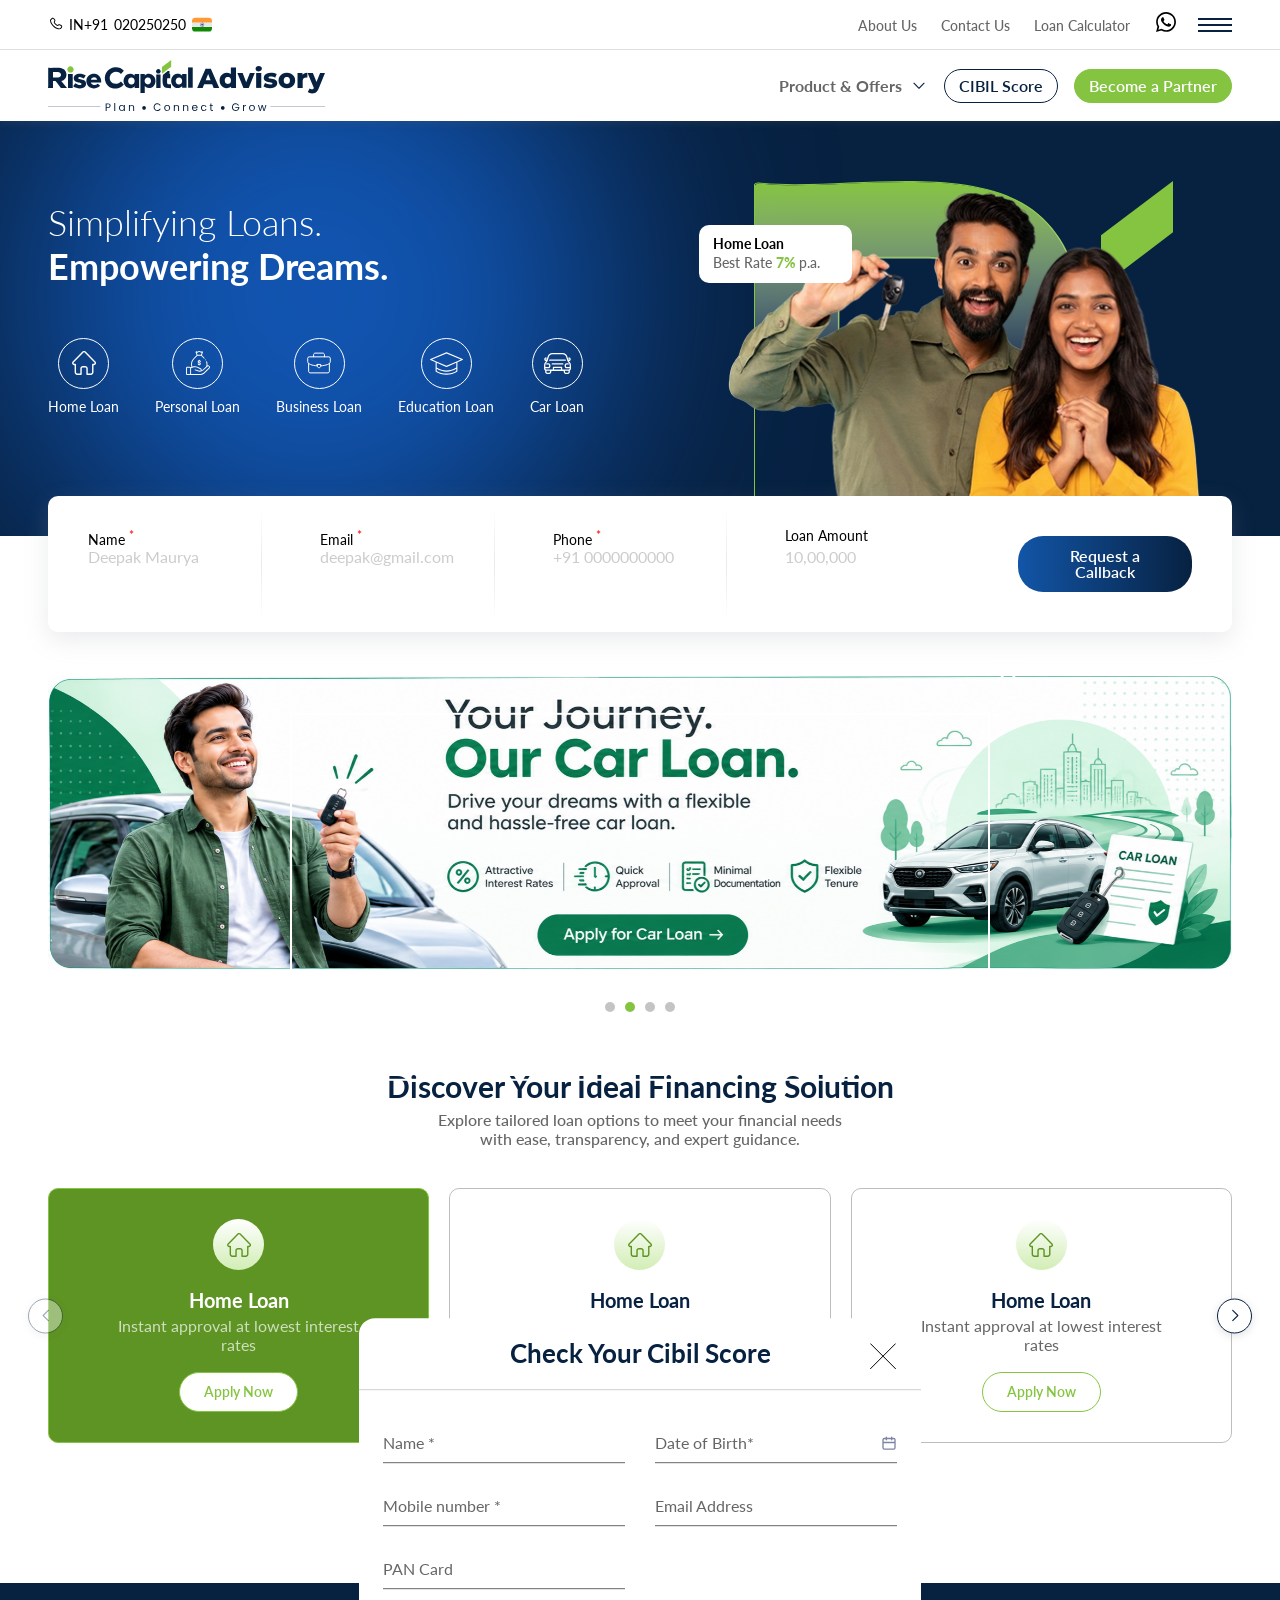
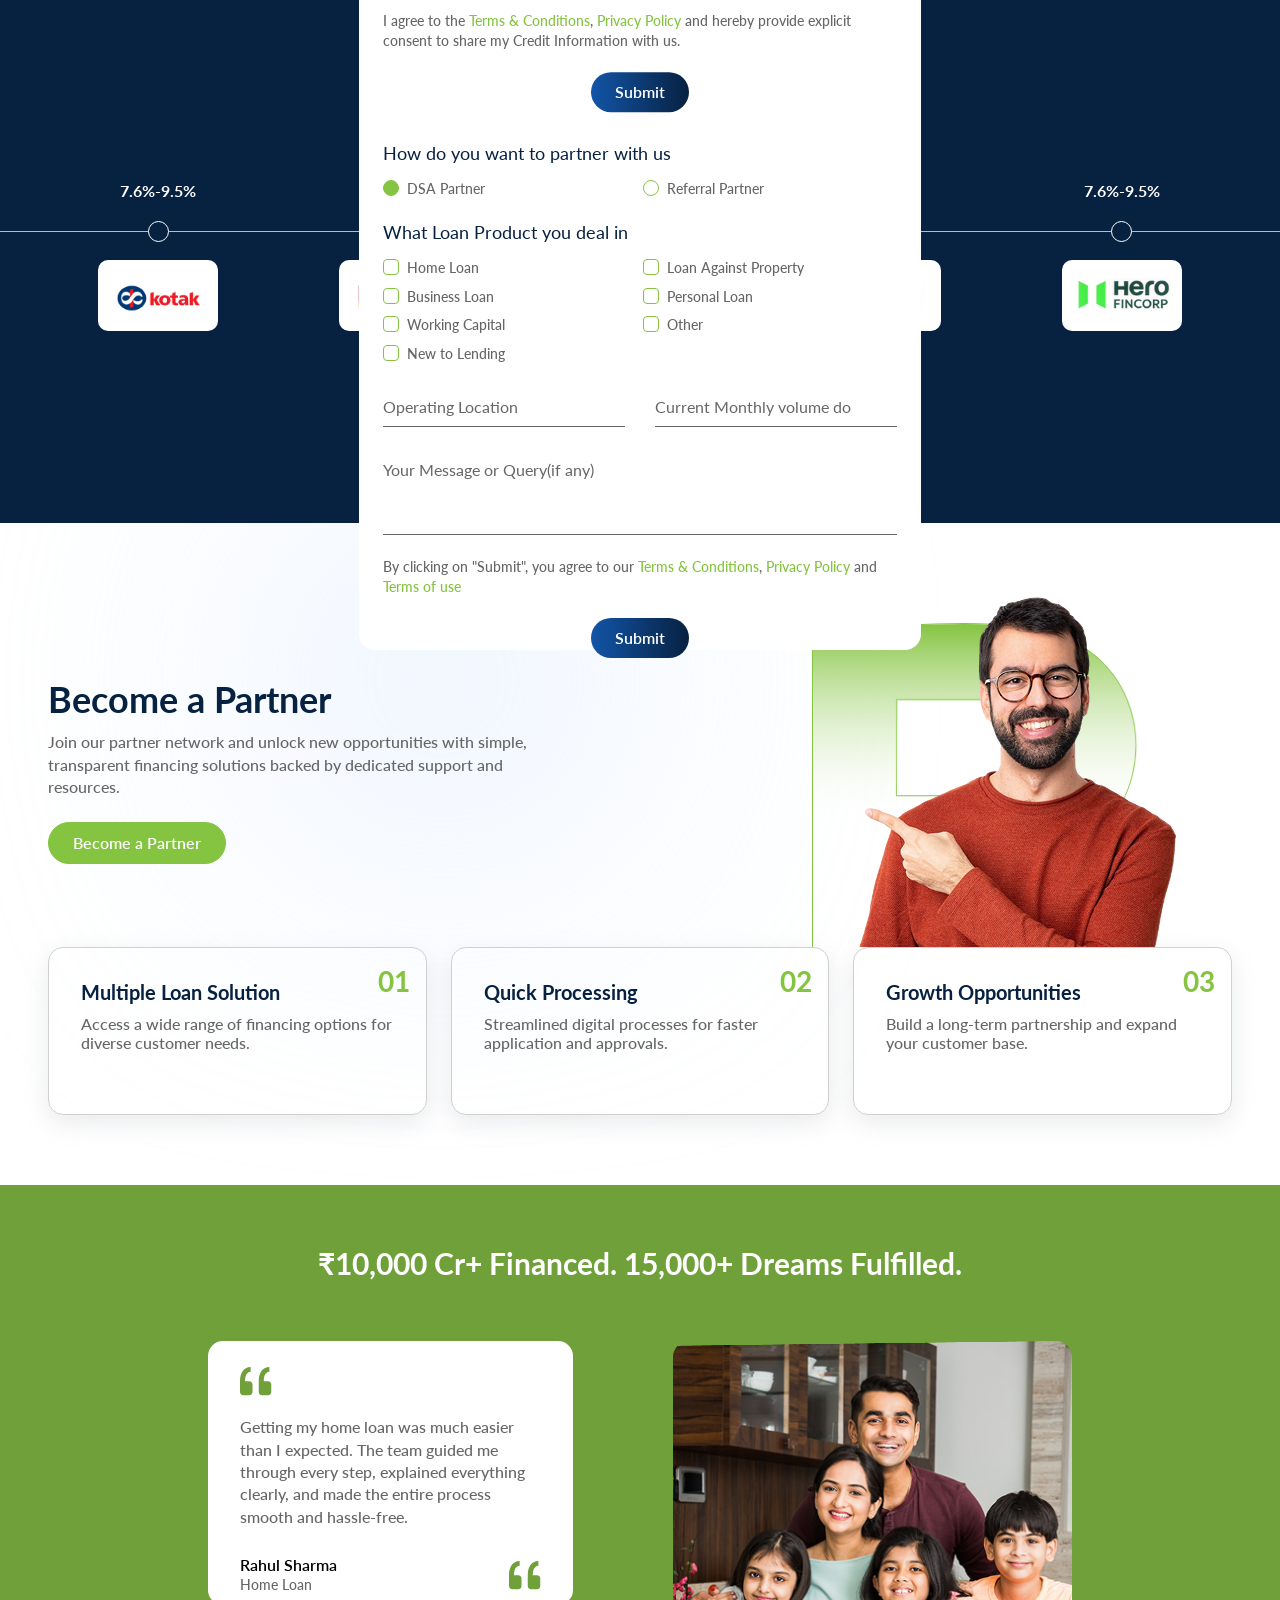
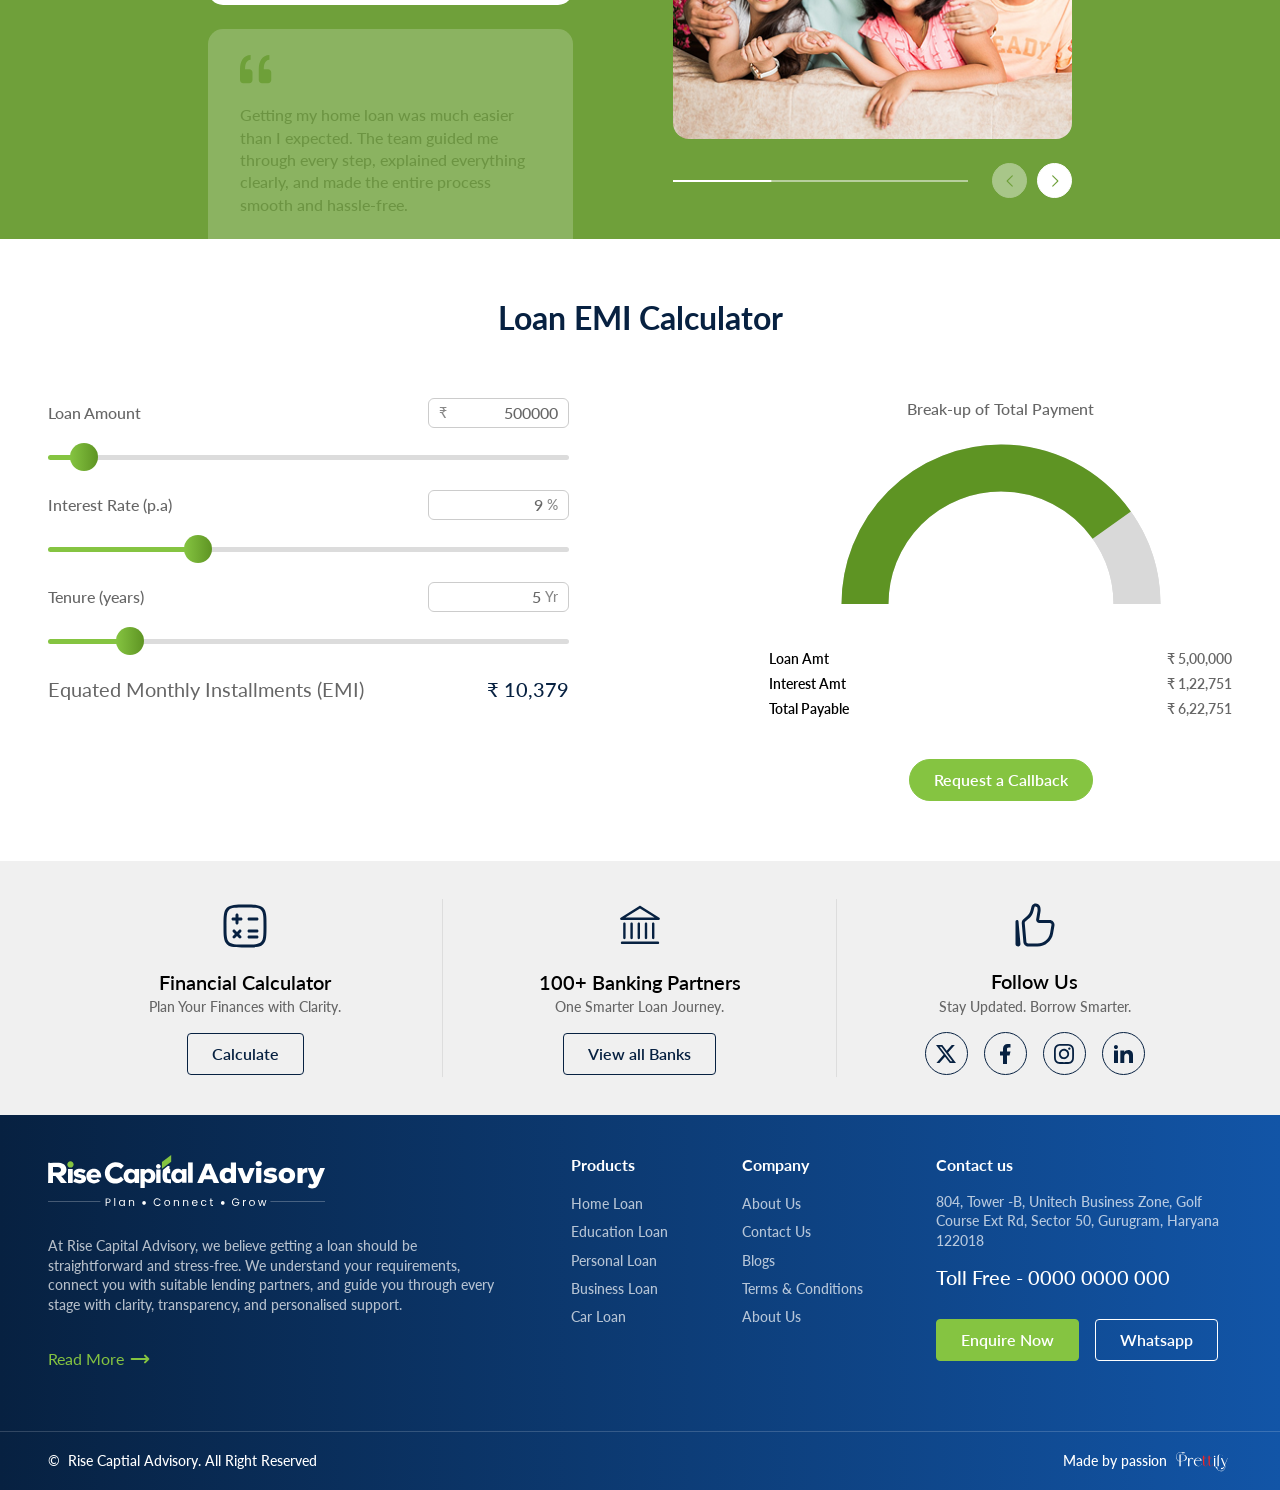
==== commit b9d21609: "feat(footer)" ====
--- a/index.html
+++ b/index.html
@@ -9,6 +9,10 @@
     <link rel="shortcut icon" href="assets/image/logo.svg" type="image/x-icon" />
 
     <link rel="stylesheet" href="https://cdn.jsdelivr.net/npm/swiper@11/swiper-bundle.min.css" />
+    <link rel="stylesheet"
+        href="https://cdnjs.cloudflare.com/ajax/libs/bootstrap-daterangepicker/3.0.5/daterangepicker.min.css"
+        integrity="sha512-rBi1cGvEdd3NmSAQhPWId5Nd6QxE8To4ADjM2a6n0BrqQdisZ/RPUlm0YycDzvNL1HHAh1nKZqI0kSbif+5upQ=="
+        crossorigin="anonymous" referrerpolicy="no-referrer" />
     <link rel="stylesheet" href="assets/font/font.css" />
     <link rel="stylesheet" href="assets/sass/header/header.css" />
     <link rel="stylesheet" href="assets/sass/home/home.css" />
@@ -63,7 +67,7 @@
                                 <ul class="col-md-grid">
                                     <li class="col-md"><a href="">
                                             <figure>
-                                                <img src="assets/image/home/family.png" alt="bank 1">
+                                                <img src="assets/icon/home-green.svg" alt="bank 1">
                                             </figure>
                                             <figcaption>
                                                 <h5>Home Loan</h5>
@@ -72,7 +76,7 @@
                                         </a></li>
                                     <li class="col-md"><a href="">
                                             <figure>
-                                                <img src="assets/image/home/family.png" alt="bank 1">
+                                                <img src="assets/icon/home-green.svg" alt="bank 1">
                                             </figure>
                                             <figcaption>
                                                 <h5>Home Loan</h5>
@@ -81,7 +85,7 @@
                                         </a></li>
                                     <li class="col-md"><a href="">
                                             <figure>
-                                                <img src="assets/image/home/family.png" alt="bank 1">
+                                                <img src="assets/icon/home-green.svg" alt="bank 1">
                                             </figure>
                                             <figcaption>
                                                 <h5>Home Loan</h5>
@@ -90,7 +94,7 @@
                                         </a></li>
                                     <li class="col-md"><a href="">
                                             <figure>
-                                                <img src="assets/image/home/family.png" alt="bank 1">
+                                                <img src="assets/icon/home-green.svg" alt="bank 1">
                                             </figure>
                                             <figcaption>
                                                 <h5>Home Loan</h5>
@@ -99,7 +103,7 @@
                                         </a></li>
                                     <li class="col-md"><a href="">
                                             <figure>
-                                                <img src="assets/image/home/family.png" alt="bank 1">
+                                                <img src="assets/icon/home-green.svg" alt="bank 1">
                                             </figure>
                                             <figcaption>
                                                 <h5>Home Loan</h5>
@@ -108,7 +112,7 @@
                                         </a></li>
                                     <li class="col-md"><a href="">
                                             <figure>
-                                                <img src="assets/image/home/family.png" alt="bank 1">
+                                                <img src="assets/icon/home-green.svg" alt="bank 1">
                                             </figure>
                                             <figcaption>
                                                 <h5>Home Loan</h5>
@@ -116,11 +120,11 @@
                                             </figcaption>
                                         </a></li>
                                 </ul>
-                                <a href="" class="btn gradient-btn">View all</a>
+                                <!-- <a href="" class="btn gradient-btn">View all</a> -->
                             </div>
                         </li>
                         <li class="mob-hide">
-                            <button class="btn primary-border small">CIBIL Score</button>
+                            <button data-modal="cibil-modal" class="btn primary-border small">CIBIL Score</button>
                         </li>
                         <li class="mob-hide">
                             <button data-modal="modal-modal" class="btn secondary-btn small">Become a Partner</button>
@@ -148,34 +152,46 @@
                         </h1>
                         <ul class="offers">
                             <li class="active">
-                                <figure>
-                                    <img src="assets/icon/home.svg" alt="Home loan" />
-                                </figure>
-                                <figcaption>Home Loan</figcaption>
+                                <a href="javascript:void(0)">
+                                    <figure>
+                                        <img src="assets/icon/home.svg" alt="Home loan" />
+                                    </figure>
+                                    <figcaption>Home Loan</figcaption>
+                                </a>
                             </li>
                             <li>
-                                <figure>
-                                    <img src="assets/icon/support.svg" alt="Personal loan" />
-                                </figure>
-                                <figcaption>Personal Loan</figcaption>
+                                <a href="javascript:void(0)">
+
+                                    <figure>
+                                        <img src="assets/icon/support.svg" alt="Personal loan" />
+                                    </figure>
+                                    <figcaption>Personal Loan</figcaption>
+                                </a>
                             </li>
                             <li>
-                                <figure>
-                                    <img src="assets/icon/briefcase.svg" alt="Business loan" />
-                                </figure>
-                                <figcaption>Business Loan</figcaption>
+                                <a href="javascript:void(0)">
+
+                                    <figure>
+                                        <img src="assets/icon/briefcase.svg" alt="Business loan" />
+                                    </figure>
+                                    <figcaption>Business Loan</figcaption>
+                                </a>
                             </li>
                             <li>
-                                <figure>
-                                    <img src="assets/icon/hat.svg" alt="Education Loan" />
-                                </figure>
-                                <figcaption>Education Loan</figcaption>
+                                <a href="javascript:void(0)">
+                                    <figure>
+                                        <img src="assets/icon/hat.svg" alt="Education Loan" />
+                                    </figure>
+                                    <figcaption>Education Loan</figcaption>
+                                </a>
                             </li>
                             <li>
-                                <figure>
-                                    <img src="assets/icon/car.svg" alt="Car Loan" />
-                                </figure>
-                                <figcaption>Car Loan</figcaption>
+                                <a href="javascript:void(0)">
+                                    <figure>
+                                        <img src="assets/icon/car.svg" alt="Car Loan" />
+                                    </figure>
+                                    <figcaption>Car Loan</figcaption>
+                                </a>
                             </li>
                         </ul>
                     </div>
@@ -868,7 +884,7 @@
         </div>
     </div>
 
-    <div class="modal apply-modal">
+    <div class="modal apply-modal ">
         <button class="close">
             <svg width="26" height="26" viewBox="0 0 26 26" fill="none" xmlns="http://www.w3.org/2000/svg">
                 <path d="M0.5 0.5L25.5 25.5M0.5 25.5L25.5 0.5" stroke="black" stroke-linecap="round"
@@ -952,6 +968,51 @@
                             Conditions</a>, <a href="privacy-policy">Privacy Policy</a> and <a href="disclaimer">Terms
                             of
                             use</a></p>
+                </div>
+                <div class="sbmt-btn">
+                    <button class="btn gradient-btn">Submit</button>
+                </div>
+            </form>
+        </div>
+    </div>
+
+    <div class="modal apply-modal cibil-modal">
+        <button class="close">
+            <svg width="26" height="26" viewBox="0 0 26 26" fill="none" xmlns="http://www.w3.org/2000/svg">
+                <path d="M0.5 0.5L25.5 25.5M0.5 25.5L25.5 0.5" stroke="black" stroke-linecap="round"
+                    stroke-linejoin="round" />
+            </svg>
+        </button>
+        <div class="modal-body">
+            <div class="heading">
+                <h3>Check Your Cibil Score</h3>
+            </div>
+            <form action="" class="form form-grid">
+                <div class="form-group"> 
+                    <input type="text" placeholder="" checked>
+                    <label for="">Name *</label>
+                </div>
+                <div class="form-group hasCalender rmyrx">
+                    <input placeholder type="text" name="dob" id="dob" class="form-control check-in-date ezsmw" /> <label for="">Date of Birth*</label>
+                    <!-- <p class="error"></p> -->
+                    </div>
+                <div class="form-group">
+                    <input type="number" placeholder="">
+                    <label for="">Mobile number *</label>
+                </div>
+                
+                
+                <div class="form-group">
+                    <input type="text" placeholder="">
+                    <label for="">Email Address</label>
+                </div>
+                <div class="form-group">
+                    <input type="number" placeholder="">
+                    <label for="">PAN Card</label>
+                </div>
+
+                <div class="form-caption">
+                    <p>I agree to the <a href="terms-condition">Terms & Conditions</a>, <a href="privacy-policy">Privacy Policy</a> and hereby provide explicit consent to share my Credit Information with us.</p>
                 </div>
                 <div class="sbmt-btn">
                     <button class="btn gradient-btn">Submit</button>
@@ -973,6 +1034,13 @@
     </div>
 
     <script src="https://cdn.jsdelivr.net/npm/swiper@11/swiper-bundle.min.js"></script>
+    <script src="https://cdnjs.cloudflare.com/ajax/libs/jquery/3.7.1/jquery.min.js"
+    integrity="sha512-v2CJ7UaYy4JwqLDIrZUI/4hqeoQieOmAZNXBeQyjo21dadnwR+8ZaIJVT8EE2iyI61OV8e6M8PP2/4hpQINQ/g=="
+    crossorigin="anonymous" referrerpolicy="no-referrer"></script>
+    <script src="https://cdnjs.cloudflare.com/ajax/libs/jquery-visible/1.2.0/jquery.visible.min.js"
+    integrity="sha512-771ZvVCYr4EfUGXr63AcX7thw7EKa6QE1fhxi8JG7mPacB/arC0cyvYPXKUkCrX2sYKnnFCZby3ZZik42jOuSQ=="
+    crossorigin="anonymous" referrerpolicy="no-referrer"></script>
+    <script type="text/javascript" src="https://cdn.jsdelivr.net/npm/daterangepicker/daterangepicker.min.js"></script>
     <script src="assets/js/swiper.js"></script>
     <script src="assets/js/function.js"></script>
     <script src="assets/js/main.js"></script>
--- a/assets/sass/header/header.css
+++ b/assets/sass/header/header.css
@@ -2394,18 +2394,18 @@
   display: flex;
   align-items: center;
   gap: 12px;
+  padding: 0;
 }
 header .lower-col .col-b .nav li.hasdropdown .drop-downmenu .col-md-grid .col-md a figure {
-  border-radius: 4px;
-  overflow: hidden;
-  width: 40px;
-  height: 40px;
-}
-header .lower-col .col-b .nav li.hasdropdown .drop-downmenu .col-md-grid .col-md a figure img {
-  width: 100%;
-  height: 100%;
-  -o-object-fit: cover;
-     object-fit: cover;
+  flex-shrink: 0;
+  width: 51px;
+  height: 51px;
+  background: var(--gradient-c);
+  border-radius: 50%;
+  display: flex;
+  justify-content: center;
+  align-items: center;
+  margin-bottom: 18px;
 }
 header .lower-col .col-b .nav li.hasdropdown .drop-downmenu .col-md-grid .col-md a figcaption h5 {
   font-size: 16px;
@@ -2722,9 +2722,10 @@
   max-width: 562px;
   width: 100%;
   max-height: 75vh;
-  height: 100%;
+  height: -moz-fit-content;
+  height: fit-content;
   border-radius: 16px;
-  overflow: hidden;
+  overflow: visible;
   transition: 0.5s ease;
 }
 .modal.apply-modal.is-open {
@@ -2748,7 +2749,6 @@
   font-weight: 700;
 }
 .modal.apply-modal .modal-body .form {
-  flex: 1;
   min-height: 0;
   overflow-y: auto;
   padding: 32px 24px 24px;
@@ -2771,6 +2771,7 @@
   font-size: 14px;
   padding-left: 24px;
   position: relative;
+  cursor: pointer;
 }
 .modal.apply-modal .modal-body .form .row ul li label::before {
   position: absolute;
--- a/assets/sass/home/home.css
+++ b/assets/sass/home/home.css
@@ -2331,7 +2331,7 @@
     margin-top: 30px;
   }
 }
-.home-sec-a .container .grid .col-a .offers li {
+.home-sec-a .container .grid .col-a .offers li a {
   cursor: pointer;
   display: flex;
   flex-direction: column;
@@ -2349,6 +2349,9 @@
   align-items: center;
   transition: 0.5s ease-in-out;
 }
+.home-sec-a .container .grid .col-a .offers li figure img {
+  filter: brightness(0) invert(1);
+}
 .home-sec-a .container .grid .col-a .offers li figcaption {
   font-size: 14px;
   font-weight: 400;
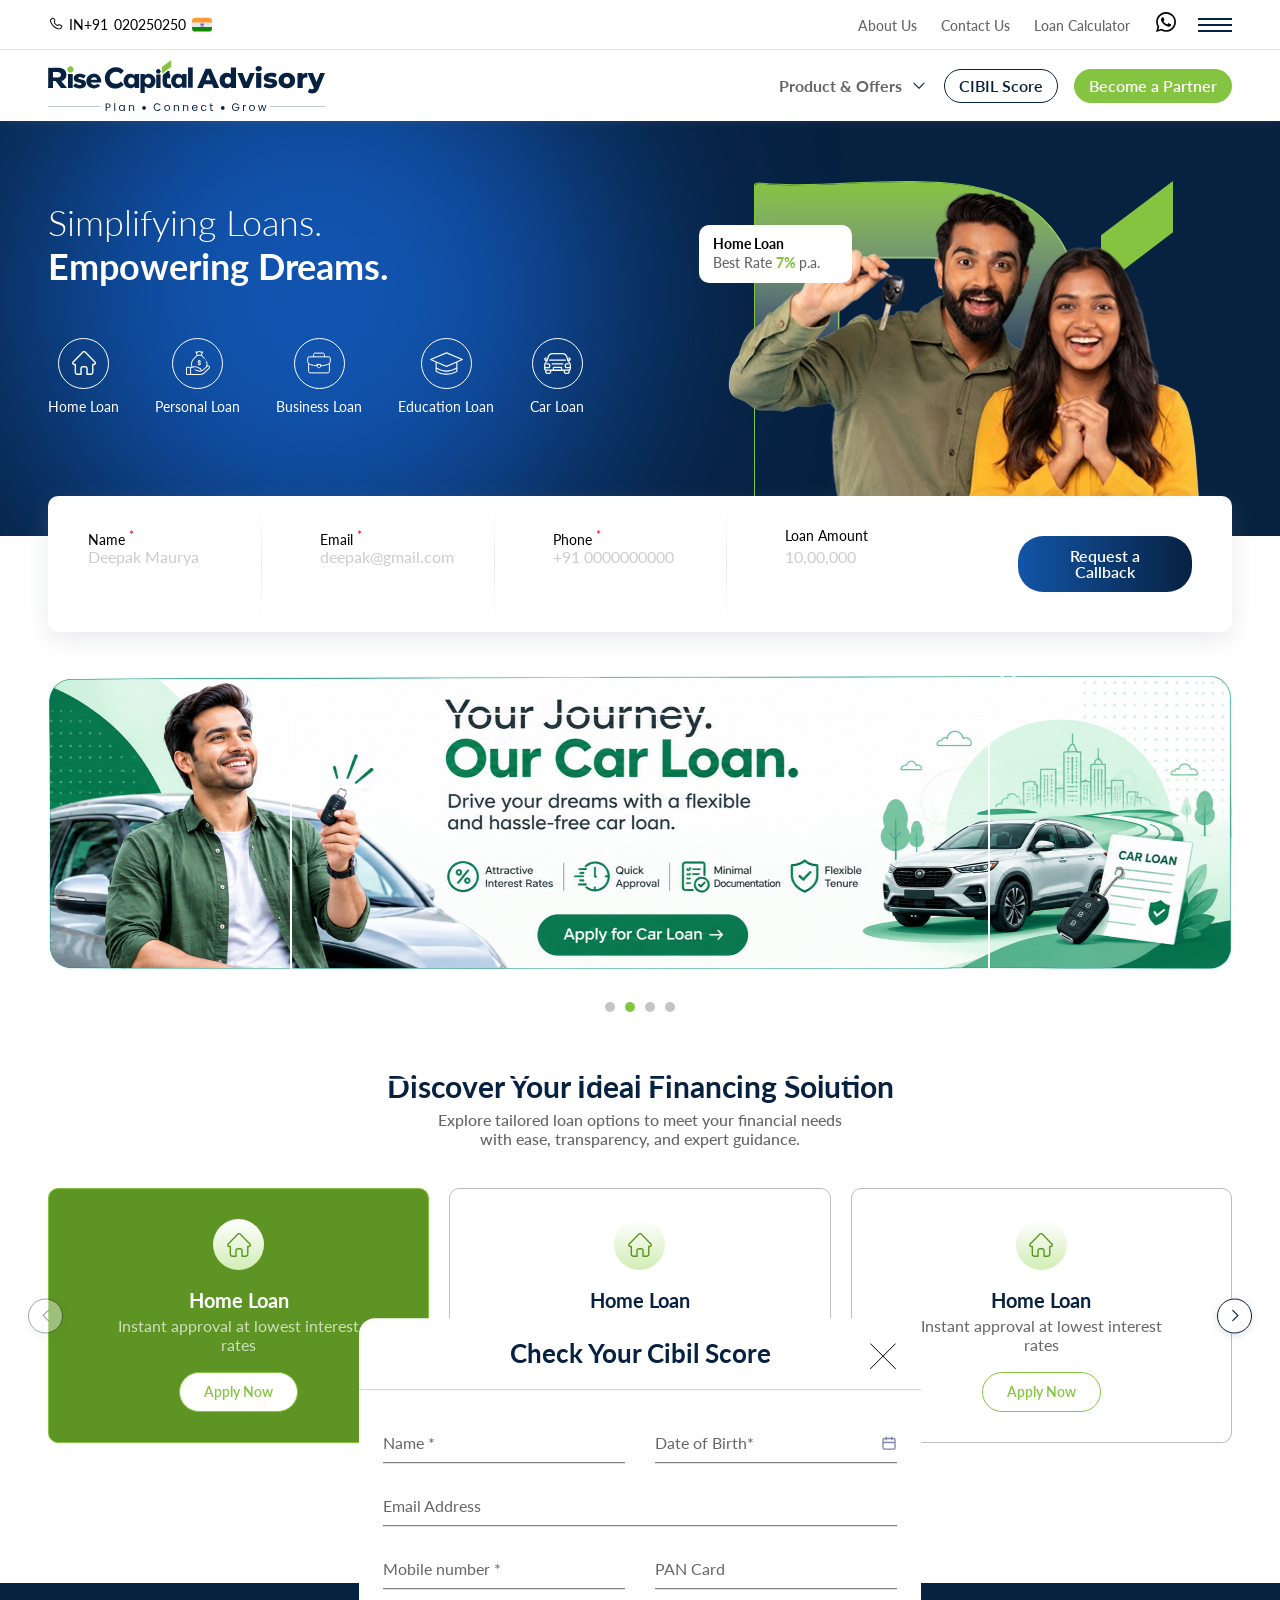
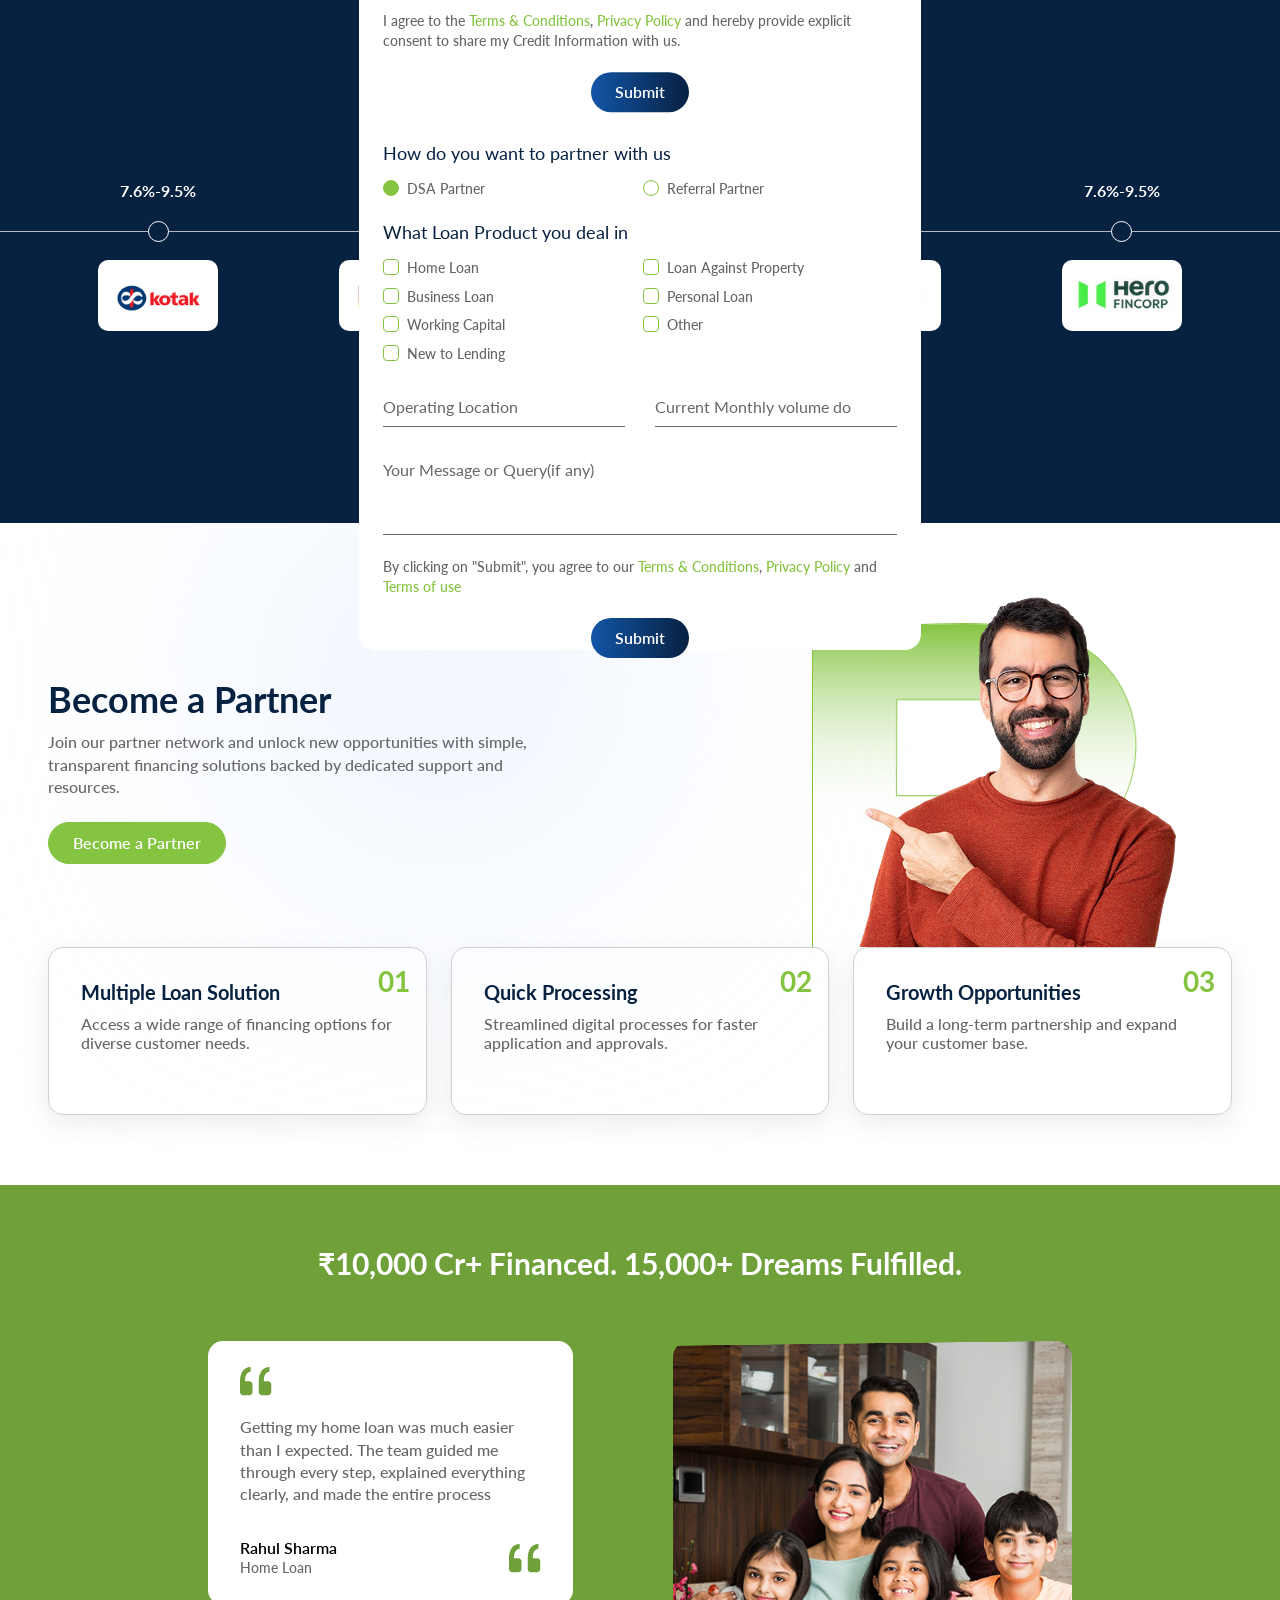
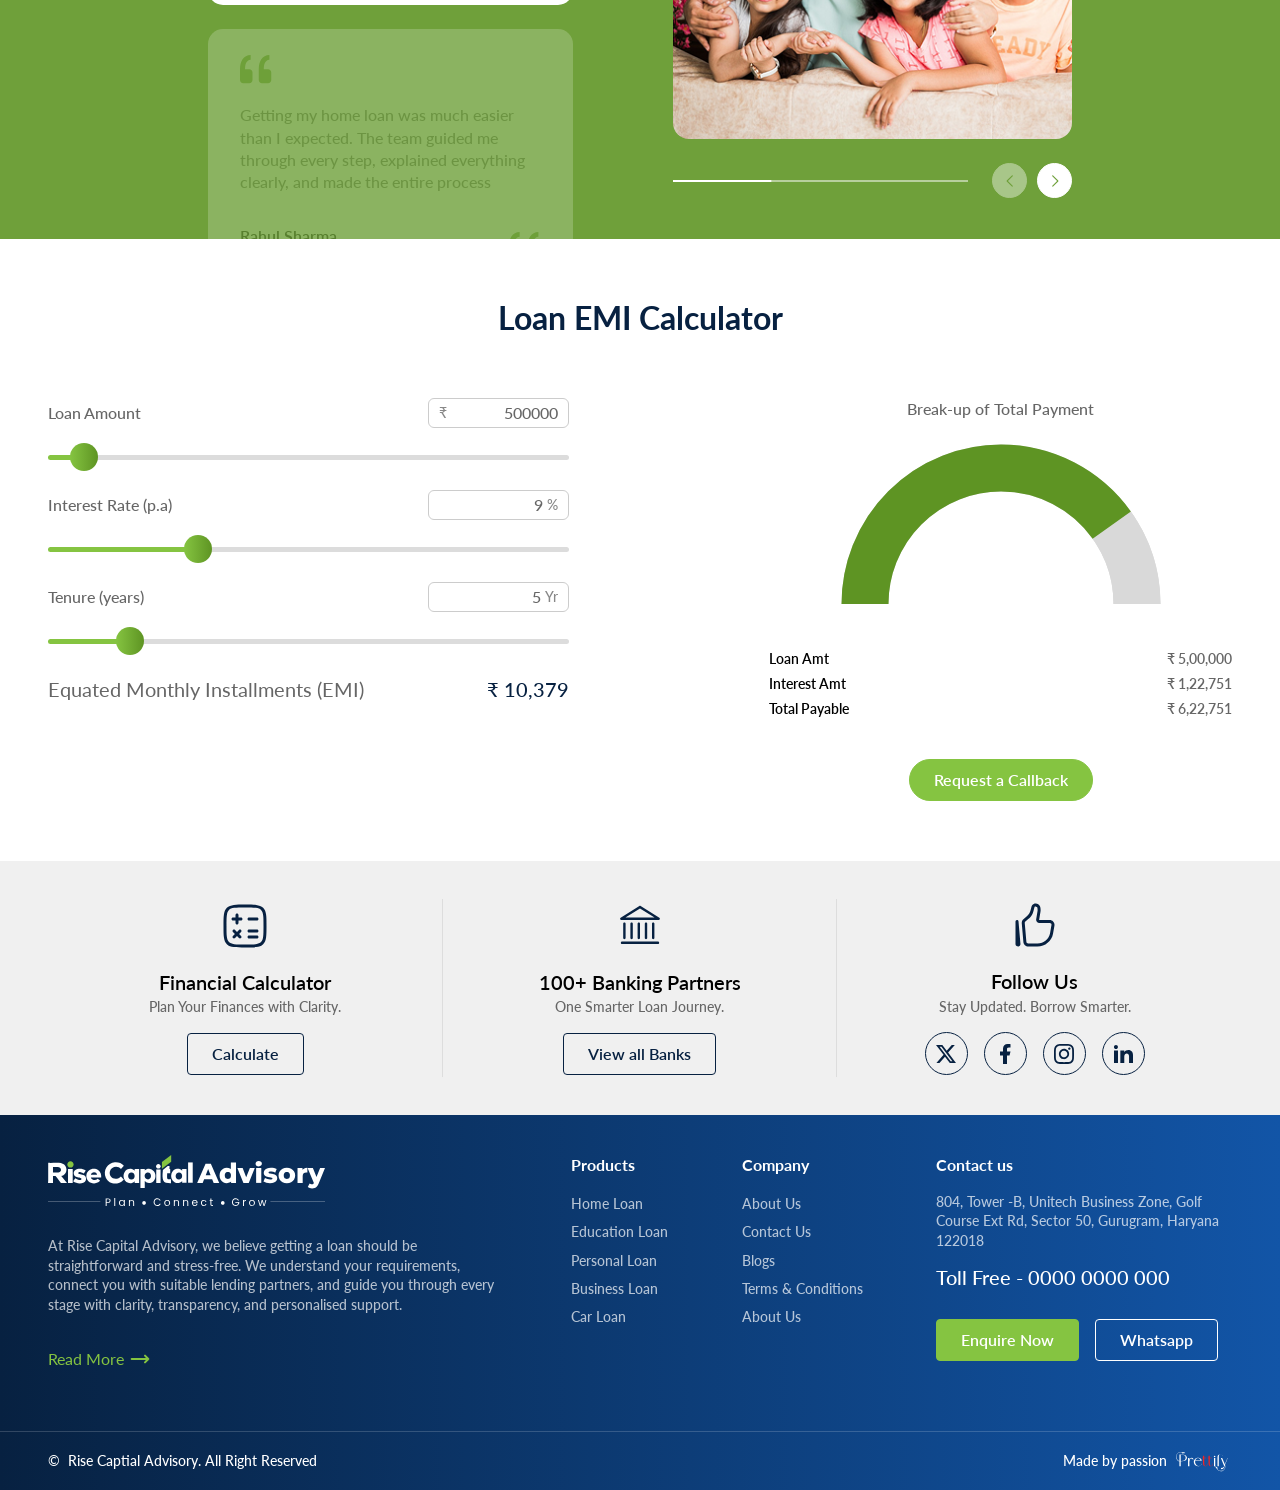
==== commit 3e9e73c2: "feat(home)" ====
--- a/index.html
+++ b/index.html
@@ -987,32 +987,34 @@
             <div class="heading">
                 <h3>Check Your Cibil Score</h3>
             </div>
-            <form action="" class="form form-grid">
-                <div class="form-group"> 
+            <form action="" class="form form-grid datepicker-wrap">
+                <div class="form-group">
                     <input type="text" placeholder="" checked>
                     <label for="">Name *</label>
                 </div>
                 <div class="form-group hasCalender rmyrx">
-                    <input placeholder type="text" name="dob" id="dob" class="form-control check-in-date ezsmw" /> <label for="">Date of Birth*</label>
+                    <input placeholder type="text" name="dob" id="dob" class="form-control check-in-date ezsmw" />
+                    <label for="">Date of Birth*</label>
                     <!-- <p class="error"></p> -->
-                    </div>
+                </div>
+                <div class="form-group full">
+                    <input type="text" placeholder="">
+                    <label for="">Email Address</label>
+                </div>
                 <div class="form-group">
                     <input type="number" placeholder="">
                     <label for="">Mobile number *</label>
                 </div>
-                
-                
-                <div class="form-group">
-                    <input type="text" placeholder="">
-                    <label for="">Email Address</label>
-                </div>
+
+
                 <div class="form-group">
                     <input type="number" placeholder="">
                     <label for="">PAN Card</label>
                 </div>
 
                 <div class="form-caption">
-                    <p>I agree to the <a href="terms-condition">Terms & Conditions</a>, <a href="privacy-policy">Privacy Policy</a> and hereby provide explicit consent to share my Credit Information with us.</p>
+                    <p>I agree to the <a href="terms-condition">Terms & Conditions</a>, <a href="privacy-policy">Privacy
+                            Policy</a> and hereby provide explicit consent to share my Credit Information with us.</p>
                 </div>
                 <div class="sbmt-btn">
                     <button class="btn gradient-btn">Submit</button>
@@ -1033,13 +1035,14 @@
         </div>
     </div>
 
-    <script src="https://cdn.jsdelivr.net/npm/swiper@11/swiper-bundle.min.js"></script>
     <script src="https://cdnjs.cloudflare.com/ajax/libs/jquery/3.7.1/jquery.min.js"
-    integrity="sha512-v2CJ7UaYy4JwqLDIrZUI/4hqeoQieOmAZNXBeQyjo21dadnwR+8ZaIJVT8EE2iyI61OV8e6M8PP2/4hpQINQ/g=="
-    crossorigin="anonymous" referrerpolicy="no-referrer"></script>
-    <script src="https://cdnjs.cloudflare.com/ajax/libs/jquery-visible/1.2.0/jquery.visible.min.js"
-    integrity="sha512-771ZvVCYr4EfUGXr63AcX7thw7EKa6QE1fhxi8JG7mPacB/arC0cyvYPXKUkCrX2sYKnnFCZby3ZZik42jOuSQ=="
-    crossorigin="anonymous" referrerpolicy="no-referrer"></script>
+        integrity="sha512-v2CJ7UaYy4JwqLDIrZUI/4hqeoQieOmAZNXBeQyjo21dadnwR+8ZaIJVT8EE2iyI61OV8e6M8PP2/4hpQINQ/g=="
+        crossorigin="anonymous" referrerpolicy="no-referrer"></script>
+        <script src="https://cdn.jsdelivr.net/npm/swiper@11/swiper-bundle.min.js"></script>
+        <script src="https://cdnjs.cloudflare.com/ajax/libs/jquery-visible/1.2.0/jquery.visible.min.js"
+            integrity="sha512-771ZvVCYr4EfUGXr63AcX7thw7EKa6QE1fhxi8JG7mPacB/arC0cyvYPXKUkCrX2sYKnnFCZby3ZZik42jOuSQ=="
+            crossorigin="anonymous" referrerpolicy="no-referrer"></script>
+    <script type="text/javascript" src="https://cdn.jsdelivr.net/momentjs/latest/moment.min.js"></script>
     <script type="text/javascript" src="https://cdn.jsdelivr.net/npm/daterangepicker/daterangepicker.min.js"></script>
     <script src="assets/js/swiper.js"></script>
     <script src="assets/js/function.js"></script>
--- a/assets/sass/header/header.css
+++ b/assets/sass/header/header.css
@@ -2190,11 +2190,17 @@
   font-weight: 400;
   color: var(--text);
 }
+@media only screen and (max-width: 991px) {
+  .emi-controls .emi-result .emi-result-label {
+    font-size: 18px;
+  }
+}
 .emi-controls .emi-result .emi-result-value {
   font-size: 20px;
   font-weight: 500;
   color: var(--primary);
   font-family: "Lato", sans-serif;
+  text-wrap: nowrap;
 }
 
 .dropdown-input .custom-select {
@@ -2259,6 +2265,13 @@
   height: 1px;
   opacity: 0;
   pointer-events: none;
+}
+
+.swiper-wrapper {
+  align-items: stretch;
+}
+.swiper-wrapper .swiper-slide {
+  height: auto;
 }
 
 header {
--- a/assets/sass/home/home.css
+++ b/assets/sass/home/home.css
@@ -2189,11 +2189,17 @@
   font-weight: 400;
   color: var(--text);
 }
+@media only screen and (max-width: 991px) {
+  .emi-controls .emi-result .emi-result-label {
+    font-size: 18px;
+  }
+}
 .emi-controls .emi-result .emi-result-value {
   font-size: 20px;
   font-weight: 500;
   color: var(--primary);
   font-family: "Lato", sans-serif;
+  text-wrap: nowrap;
 }
 
 .dropdown-input .custom-select {
@@ -2260,6 +2266,13 @@
   pointer-events: none;
 }
 
+.swiper-wrapper {
+  align-items: stretch;
+}
+.swiper-wrapper .swiper-slide {
+  height: auto;
+}
+
 .home-sec-a {
   background: var(--primary);
   height: auto;
@@ -2314,6 +2327,11 @@
   color: var(--white);
   line-height: 1.2;
 }
+@media only screen and (max-width: 767px) {
+  .home-sec-a .container .grid .col-a h1 {
+    font-size: 24px;
+  }
+}
 .home-sec-a .container .grid .col-a h1 span {
   display: block;
   font-weight: 300;
@@ -2329,6 +2347,12 @@
     justify-content: center;
     gap: 20px;
     margin-top: 30px;
+  }
+}
+@media only screen and (max-width: 767px) {
+  .home-sec-a .container .grid .col-a .offers {
+    flex-wrap: wrap;
+    gap: 16px;
   }
 }
 .home-sec-a .container .grid .col-a .offers li a {
@@ -2352,6 +2376,12 @@
 .home-sec-a .container .grid .col-a .offers li figure img {
   filter: brightness(0) invert(1);
 }
+@media only screen and (max-width: 767px) {
+  .home-sec-a .container .grid .col-a .offers li figure {
+    width: 46px;
+    height: 46px;
+  }
+}
 .home-sec-a .container .grid .col-a .offers li figcaption {
   font-size: 14px;
   font-weight: 400;
@@ -2777,7 +2807,14 @@
   grid-template-columns: 1fr 398.69px;
   gap: 100px;
 }
-@media only screen and (max-width: 768px) {
+@media only screen and (max-width: 991px) {
+  .home-sec-f .container .grid {
+    grid-template-columns: repeat(2, 1fr);
+    gap: 24px;
+    margin-top: 40px;
+  }
+}
+@media only screen and (max-width: 767px) {
   .home-sec-f .container .grid {
     grid-template-columns: 1fr;
     margin-top: 30px;
@@ -2805,6 +2842,10 @@
 .home-sec-f .container .grid .col-a .dream-content-slider .swiper-wrapper .swiper-slide .dream-content-card .quote-start {
   margin-bottom: 14px;
 }
+.home-sec-f .container .grid .col-a .dream-content-slider .swiper-wrapper .swiper-slide .dream-content-card p {
+  max-height: 95px;
+  overflow-y: auto;
+}
 .home-sec-f .container .grid .col-a .dream-content-slider .swiper-wrapper .swiper-slide .dream-content-card .info {
   margin-top: 28px;
   display: flex;
@@ -2891,6 +2932,11 @@
     margin-top: 40px;
   }
 }
+@media only screen and (max-width: 991px) {
+  .home-sec-g .container .emi-grid {
+    grid-template-columns: repeat(2, 1fr);
+  }
+}
 .home-sec-g .container .emi-grid .emi-chart-panel {
   display: flex;
   flex-direction: column;
--- a/assets/sass/component/component.css
+++ b/assets/sass/component/component.css
@@ -2189,11 +2189,17 @@
   font-weight: 400;
   color: var(--text);
 }
+@media only screen and (max-width: 991px) {
+  .emi-controls .emi-result .emi-result-label {
+    font-size: 18px;
+  }
+}
 .emi-controls .emi-result .emi-result-value {
   font-size: 20px;
   font-weight: 500;
   color: var(--primary);
   font-family: "Lato", sans-serif;
+  text-wrap: nowrap;
 }
 
 .dropdown-input .custom-select {
@@ -2260,6 +2266,13 @@
   pointer-events: none;
 }
 
+.swiper-wrapper {
+  align-items: stretch;
+}
+.swiper-wrapper .swiper-slide {
+  height: auto;
+}
+
 .home-sec-c {
   padding: 20px 0 70px 0;
 }
@@ -2299,6 +2312,7 @@
   flex-direction: column;
   align-items: center;
   transition: 0.5s ease-in-out;
+  height: 100%;
 }
 .home-sec-c .container .slider-wrapper .solution-slider .swiper-wrapper .swiper-slide .solution-card figure {
   width: 51px;
--- a/assets/sass/footer/footer.css
+++ b/assets/sass/footer/footer.css
@@ -2189,11 +2189,17 @@
   font-weight: 400;
   color: var(--text);
 }
+@media only screen and (max-width: 991px) {
+  .emi-controls .emi-result .emi-result-label {
+    font-size: 18px;
+  }
+}
 .emi-controls .emi-result .emi-result-value {
   font-size: 20px;
   font-weight: 500;
   color: var(--primary);
   font-family: "Lato", sans-serif;
+  text-wrap: nowrap;
 }
 
 .dropdown-input .custom-select {
@@ -2260,6 +2266,13 @@
   pointer-events: none;
 }
 
+.swiper-wrapper {
+  align-items: stretch;
+}
+.swiper-wrapper .swiper-slide {
+  height: auto;
+}
+
 .quick-action {
   background-color: var(--gray);
 }
@@ -2267,7 +2280,7 @@
   display: grid;
   grid-template-columns: repeat(3, 1fr);
 }
-@media only screen and (max-width: 768px) {
+@media only screen and (max-width: 767px) {
   .quick-action .grid {
     grid-template-columns: repeat(1, 1fr);
     max-width: 50%;
